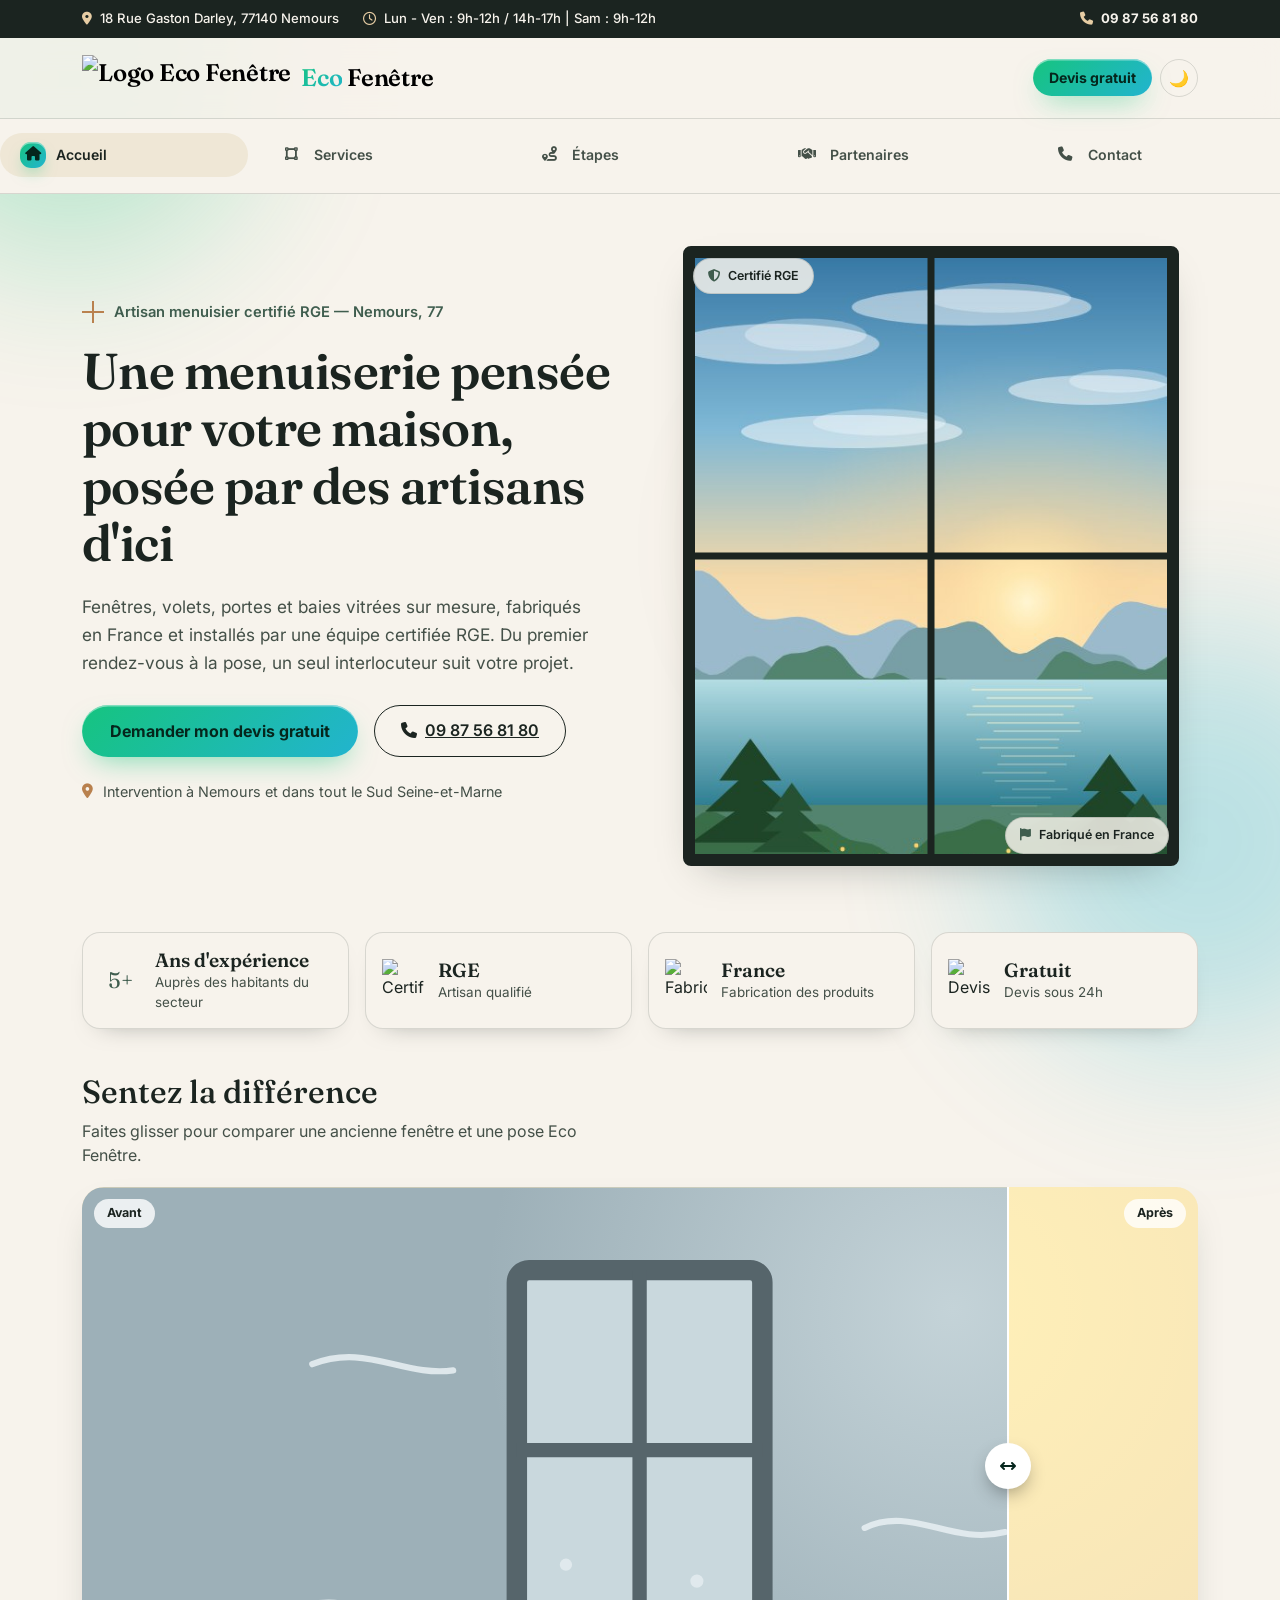
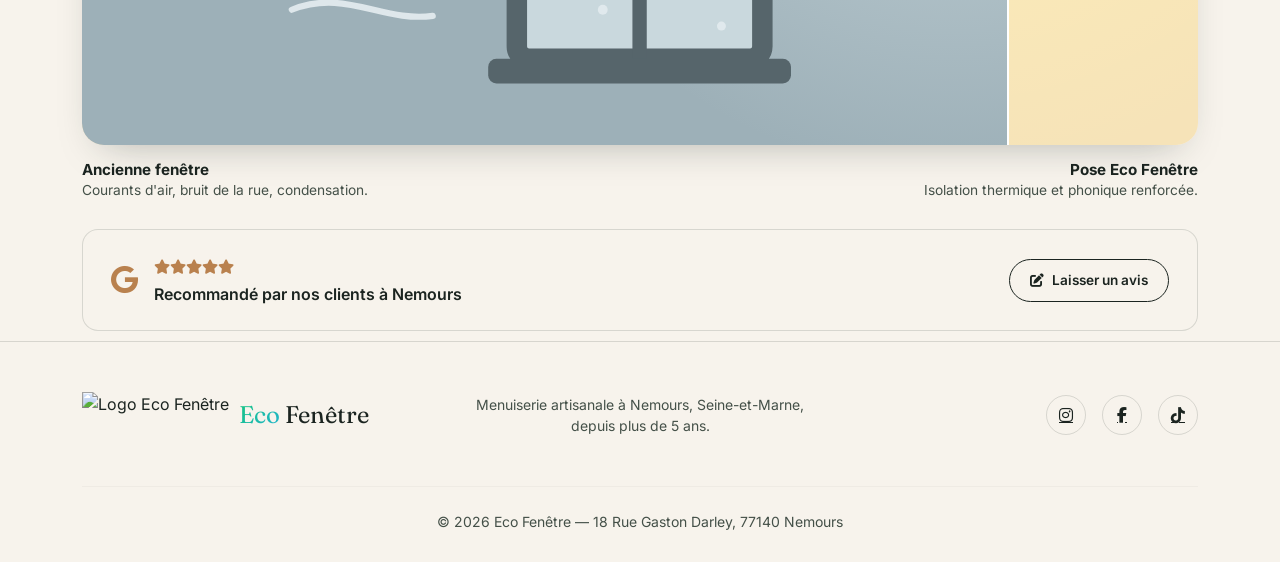
==== index.html @ 210d3952 "Update index.html" ====
<!DOCTYPE html>
<html lang="fr" data-bs-theme="light">
<head>
    <meta charset="UTF-8">
    <meta name="viewport" content="width=device-width, initial-scale=1.0, viewport-fit=cover">

    <title>Eco Fenêtre | Menuiserie & Rénovation Sur-Mesure à Nemours (77)</title>
    <meta name="description" content="Artisan menuisier certifié RGE à Nemours, Seine-et-Marne. Vente et pose de fenêtres, volets, portes et baies vitrées sur-mesure. Devis gratuit sous 24h & garantie décennale.">
    <meta name="robots" content="index, follow">
    <meta property="og:title" content="Eco Fenêtre | Menuiserie & Rénovation Sur-Mesure à Nemours (77)">
    <meta property="og:description" content="Artisan certifié RGE pour vos fenêtres, volets et menuiseries sur-mesure à Nemours et dans le Sud Seine-et-Marne. Devis gratuit sous 24h.">
    <meta property="og:type" content="website">
    <meta property="og:url" content="https://ecofenetre.fr">

    <link rel="icon" type="image/png" href="images/favicon.jpeg">

    <script>document.documentElement.classList.add('js');</script>

    <link href="https://cdn.jsdelivr.net/npm/bootstrap@5.3.0/dist/css/bootstrap.min.css" rel="stylesheet">
    <link rel="stylesheet" href="https://cdnjs.cloudflare.com/ajax/libs/font-awesome/6.4.0/css/all.min.css">
    <link href="https://fonts.googleapis.com/css2?family=Fraunces:opsz,wght@9..144,400;9..144,500;9..144,600;9..144,700&family=Inter:wght@400;500;600;700&display=swap" rel="stylesheet">

    <style>
        :root {
            --ink: #1B2420;
            --ink-soft: #445048;
            --paper: #F7F3EC;
            --paper-soft: #EFE7D6;
            --oak: #B9814E;
            --oak-light: #E7CDA4;
            --sauge: #3F5D4E;
            --sauge-light: #6E9280;
            --glass: #A9C3C6;
            --vivid-a: #16C47F;
            --vivid-b: #22B4CF;
            --vivid-gradient: linear-gradient(135deg, var(--vivid-a), var(--vivid-b));
            --line: rgba(27, 36, 32, 0.14);
            --shadow: 0 16px 40px -20px rgba(27, 36, 32, 0.35);
        }
        [data-bs-theme="dark"] {
            --ink: #F3EEE3;
            --ink-soft: #C9BFAE;
            --paper: #141813;
            --paper-soft: #1C2119;
            --oak: #D9AE79;
            --oak-light: #8A6A44;
            --sauge: #85AB94;
            --sauge-light: #3F5D4E;
            --glass: #5F7B7E;
            --vivid-a: #1FE39A;
            --vivid-b: #34D3EE;
            --line: rgba(243, 238, 227, 0.14);
            --shadow: 0 16px 40px -20px rgba(0, 0, 0, 0.7);
        }

        * { box-sizing: border-box; -webkit-tap-highlight-color: transparent; }
        html { scroll-behavior: smooth; }
        body {
            font-family: 'Inter', sans-serif;
            background-color: var(--paper);
            color: var(--ink);
            transition: background-color 0.4s ease, color 0.4s ease;
            padding-bottom: 88px;
            position: relative;
            overflow-x: hidden;
        }
        @media (min-width: 992px) { body { padding-bottom: 0; } }

        h1, h2, h3, .display-font { font-family: 'Fraunces', serif; }
        a { color: inherit; }
        .text-muted-soft { color: var(--ink-soft); }
        .section-divider { border: none; border-top: 1px solid var(--line); margin: 0; }
        .container-narrow { max-width: 700px; }

        .cross-mark { position: relative; width: 22px; height: 22px; flex-shrink: 0; }
        .cross-mark::before, .cross-mark::after { content: ""; position: absolute; background: var(--oak); }
        .cross-mark::before { top: 50%; left: 0; right: 0; height: 2px; transform: translateY(-50%); }
        .cross-mark::after { left: 50%; top: 0; bottom: 0; width: 2px; transform: translateX(-50%); }

        :focus-visible { outline: 2px solid var(--sauge); outline-offset: 3px; }

        /* ============ FOND ANIME ============ */
        .bg-blob {
            position: fixed;
            border-radius: 50%;
            filter: blur(80px);
            opacity: 0.28;
            z-index: -1;
            animation: floatBlob 20s ease-in-out infinite alternate;
            will-change: transform;
        }
        [data-bs-theme="dark"] .bg-blob { opacity: 0.16; }
        .bg-blob-1 { width: 360px; height: 360px; background: var(--vivid-a); top: -100px; left: -110px; }
        .bg-blob-2 { width: 420px; height: 420px; background: var(--vivid-b); bottom: -150px; right: -130px; animation-duration: 24s; }
        .bg-blob-3 { width: 280px; height: 280px; background: var(--oak); top: 45%; left: 60%; animation-duration: 28s; opacity: 0.16; }
        @keyframes floatBlob { from { transform: translate(0,0) scale(1); } to { transform: translate(45px,-35px) scale(1.1); } }
        @media (max-width: 991px) { .bg-blob { filter: blur(60px); } }
        @media (prefers-reduced-motion: reduce) { .bg-blob { animation: none; } }

        /* ============ TOP BAR ============ */
        .top-header { background-color: var(--ink); color: var(--paper); font-size: 0.82rem; font-weight: 500; padding: 9px 0; }
        [data-bs-theme="dark"] .top-header { background-color: #0B0E0B; }
        .top-header a { text-decoration: none; }
        .top-header a:hover { color: var(--oak-light); }
        .top-header i { color: var(--oak-light); }

        /* ============ NAVBAR ============ */
        .navbar-premium {
            background: rgba(247, 243, 236, 0.86) !important;
            backdrop-filter: blur(14px);
            -webkit-backdrop-filter: blur(14px);
            border-bottom: 1px solid var(--line);
            padding: 12px 0;
        }
        [data-bs-theme="dark"] .navbar-premium { background: rgba(20, 24, 19, 0.86) !important; }
        .nav-logo { height: 46px; width: auto; margin-right: 10px; }
        .navbar-brand { font-family: 'Fraunces', serif; font-weight: 600; letter-spacing: -0.01em; }
        .brand-oak {
            background: var(--vivid-gradient);
            -webkit-background-clip: text;
            background-clip: text;
            color: transparent;
        }

        .btn-theme {
            background: none; border: 1px solid var(--line); border-radius: 50%;
            width: 38px; height: 38px; display: inline-flex; align-items: center; justify-content: center;
            color: var(--ink); transition: border-color 0.2s ease, transform .2s ease;
        }
        .btn-theme:hover { border-color: var(--oak); }
        .btn-theme:active { transform: scale(0.9); }

        /* ============ BOUTONS ============ */
        .btn-primary-eco {
            position: relative; overflow: hidden;
            background: var(--vivid-gradient);
            color: #05261c; font-weight: 700; border: none; border-radius: 50px;
            padding: 14px 28px;
            box-shadow: 0 12px 28px -10px rgba(22, 196, 127, 0.55), inset 0 1.5px 0 rgba(255,255,255,0.45);
            transition: transform 0.22s ease, box-shadow 0.22s ease;
        }
        .btn-primary-eco::before {
            content: ""; position: absolute; top: 0; left: -60%; width: 40%; height: 100%;
            background: linear-gradient(120deg, transparent, rgba(255,255,255,0.65), transparent);
            transform: skewX(-20deg); transition: left 0.65s ease;
        }
        .btn-primary-eco:hover { transform: translateY(-2px); box-shadow: 0 16px 34px -8px rgba(22, 196, 127, 0.65), inset 0 1.5px 0 rgba(255,255,255,0.45); }
        .btn-primary-eco:hover::before { left: 130%; }
        .btn-primary-eco:active { transform: scale(0.96); }

        .btn-outline-eco {
            background: transparent; border: 1.5px solid var(--ink); color: var(--ink);
            font-weight: 600; border-radius: 50px; padding: 12.5px 26px;
            transition: all 0.25s ease;
        }
        .btn-outline-eco:hover { background: var(--ink); color: var(--paper); transform: translateY(-2px); }
        .btn-outline-eco:active { transform: scale(0.96); }
        .btn-sm-eco { padding: 10px 18px; font-size: 0.88rem; }

        /* ============ BOUTON APPEL FLOTTANT (mobile) ============ */
        .fab-call {
            position: fixed; right: 16px; bottom: calc(86px + env(safe-area-inset-bottom, 0px)); z-index: 1040;
            width: 56px; height: 56px; border-radius: 50%;
            display: flex; align-items: center; justify-content: center;
            background: var(--vivid-gradient); color: #05261c; font-size: 1.25rem; text-decoration: none;
            box-shadow: 0 14px 26px -8px rgba(22, 196, 127, 0.7), inset 0 2px 0 rgba(255,255,255,0.5), inset 0 -6px 10px rgba(0,60,40,0.18);
            transition: transform .2s ease;
        }
        .fab-call:active { transform: scale(0.92); }
        .fab-call::after {
            content: ""; position: absolute; inset: 0; border-radius: 50%;
            border: 2px solid var(--vivid-a); animation: fabPulse 2.8s ease-out infinite;
        }
        @keyframes fabPulse { 0% { transform: scale(1); opacity: .8; } 70%, 100% { transform: scale(1.6); opacity: 0; } }
        body[data-tab="contact"] .fab-call { display: none; }
        @media (min-width: 992px) { .fab-call { display: none; } }
        @media (prefers-reduced-motion: reduce) { .fab-call::after { animation: none; opacity: 0; } }

        /* ============ TAB BAR ============ */
        .tab-bar {
            position: fixed; bottom: 0; left: 0; right: 0; z-index: 1050;
            display: flex; justify-content: space-around; align-items: center;
            background: rgba(247, 243, 236, 0.94);
            backdrop-filter: blur(16px); -webkit-backdrop-filter: blur(16px);
            border-top: 1px solid var(--line);
            padding: 8px 4px calc(8px + env(safe-area-inset-bottom, 0px));
        }
        [data-bs-theme="dark"] .tab-bar { background: rgba(20, 24, 19, 0.94); }

        .tab-btn {
            display: flex; flex-direction: column; align-items: center; gap: 3px;
            background: none; border: none; color: var(--ink-soft);
            font-size: 0.66rem; font-weight: 600; padding: 4px 8px; border-radius: 14px;
            transition: color 0.25s ease; flex: 1; max-width: 90px;
        }
        .tab-btn:active { transform: scale(0.93); }
        .tab-icon-wrap {
            display: flex; align-items: center; justify-content: center;
            width: 34px; height: 34px; border-radius: 11px; font-size: 1.05rem;
            transition: all 0.3s cubic-bezier(.5,-0.2,.3,1.4); color: var(--ink-soft);
        }
        .tab-btn.active { color: var(--ink); }
        .tab-btn.active .tab-icon-wrap {
            background: var(--vivid-gradient); color: #05261c;
            box-shadow: 0 8px 16px -6px rgba(22, 196, 127, 0.6), inset 0 1.5px 0 rgba(255,255,255,0.45);
            transform: translateY(-3px);
        }
        .tab-label { transition: color 0.25s ease; }

        @media (min-width: 992px) {
            .tab-bar {
                position: static; flex-direction: row; justify-content: center; gap: 10px;
                background: var(--paper); border-top: none; border-bottom: 1px solid var(--line);
                padding: 14px 0 16px; backdrop-filter: none;
            }
            .tab-btn { flex-direction: row; gap: 10px; padding: 9px 20px; max-width: none; border-radius: 40px; }
            .tab-btn.active { background: var(--paper-soft); }
            .tab-icon-wrap { width: 26px; height: 26px; font-size: 0.9rem; }
            .tab-btn.active .tab-icon-wrap { transform: none; }
            .tab-label { font-size: 0.88rem; }
        }

        /* ============ TAB PANELS ============ */
        .tab-panel { display: none; }
        .tab-panel.active { display: block; animation: panelIn 0.5s cubic-bezier(.2,.7,.3,1); }
        @keyframes panelIn { from { opacity: 0; transform: translateY(16px); } to { opacity: 1; transform: translateY(0); } }
        @media (prefers-reduced-motion: reduce) { .tab-panel.active { animation: none; } }

        /* ============ APPARITION PROGRESSIVE (services + étapes) ============ */
        .js .reveal {
            opacity: 0; transform: perspective(900px) translateY(24px) rotateX(8deg);
            transition: opacity .7s ease, transform .8s cubic-bezier(.2,.7,.2,1);
        }
        .js .reveal.in { opacity: 1; transform: none; }
        @media (prefers-reduced-motion: reduce) { .js .reveal { opacity: 1; transform: none; transition: none; } }

        /* ============ HERO ============ */
        .hero { padding: 44px 0 40px; }
        .hero-kicker { display: flex; align-items: center; gap: 10px; color: var(--sauge); font-weight: 600; font-size: 0.92rem; margin-bottom: 20px; }
        [data-bs-theme="dark"] .hero-kicker { color: var(--glass); }
        .hero h1 { font-size: clamp(1.9rem, 4.4vw, 3.15rem); font-weight: 600; line-height: 1.14; letter-spacing: -0.01em; margin-bottom: 20px; }
        .hero-lead { font-size: 1.08rem; line-height: 1.62; color: var(--ink-soft); max-width: 46ch; margin-bottom: 28px; }
        .hero-zone { display: flex; align-items: center; gap: 10px; margin-top: 24px; font-size: 0.9rem; color: var(--ink-soft); }
        .hero-zone i { color: var(--oak); }

        /* Scène 3D de la fenêtre */
        .hero-window-wrap { margin-top: 8px; }
        .stage-box {
            position: relative; aspect-ratio: 4/5; max-height: 620px; margin: 0 auto; border-radius: 22px;
            background: radial-gradient(circle at 50% 46%, rgba(34,180,207,0.22), rgba(22,196,127,0.08) 48%, transparent 72%);
        }
        .stage-canvas { position: absolute; inset: 0; opacity: 0; transition: opacity .9s ease; z-index: 2; }
        .stage-canvas canvas { display: block; width: 100%; height: 100%; cursor: grab; }
        .stage-canvas canvas:active { cursor: grabbing; }
        .has-3d .stage-canvas { opacity: 1; }
        .has-3d .hero-window-frame.fallback { opacity: 0; visibility: hidden; transition: opacity .6s ease, visibility 0s .6s; }

        .float-badge {
            position: absolute; z-index: 3; pointer-events: none;
            display: inline-flex; align-items: center; gap: 8px; padding: 8px 14px; border-radius: 40px;
            background: rgba(247, 243, 236, 0.84); backdrop-filter: blur(10px); -webkit-backdrop-filter: blur(10px);
            border: 1px solid var(--line); box-shadow: var(--shadow);
            font-size: 0.78rem; font-weight: 600; color: var(--ink);
            animation: floaty 6s ease-in-out infinite alternate;
        }
        [data-bs-theme="dark"] .float-badge { background: rgba(20, 24, 19, 0.8); }
        .float-badge i { color: var(--sauge); }
        [data-bs-theme="dark"] .float-badge i { color: var(--vivid-a); }
        .fb-1 { top: 12px; left: 10px; }
        .fb-2 { bottom: 12px; right: 10px; animation-delay: -3s; }
        @keyframes floaty { from { transform: translateY(0); } to { transform: translateY(-7px); } }
        @media (prefers-reduced-motion: reduce) { .float-badge { animation: none; } }

        .stage-hint { text-align: center; font-size: 0.82rem; color: var(--ink-soft); margin: 12px 0 0; }
        .stage-ui { margin-top: 14px; display: flex; flex-direction: column; gap: 14px; }
        .finish-row { display: flex; align-items: center; justify-content: space-between; gap: 12px; flex-wrap: wrap; }
        .finish-label { font-size: 0.9rem; color: var(--ink-soft); }
        .finish-label strong { color: var(--ink); font-weight: 600; }
        .swatches { display: flex; gap: 12px; }
        .sw {
            width: 36px; height: 36px; border-radius: 50%; background: var(--c); border: 2px solid var(--line); padding: 0;
            box-shadow: inset 0 2px 3px rgba(255,255,255,0.35), inset 0 -4px 6px rgba(0,0,0,0.18);
            transition: transform .2s ease, box-shadow .2s ease;
        }
        .sw[aria-pressed="true"] { transform: scale(1.1); box-shadow: 0 0 0 2px var(--paper), 0 0 0 4px var(--sauge), inset 0 2px 3px rgba(255,255,255,0.35), inset 0 -4px 6px rgba(0,0,0,0.18); }
        .stage-actions { display: flex; gap: 10px; flex-wrap: wrap; }
        .stage-actions .btn-sm-eco { flex: 1 1 150px; }

        /* Version de secours (sans 3D) : la fenêtre CSS d'origine */
        .hero-window-frame {
            position: absolute; inset: 0; width: 100%; border-radius: 8px; overflow: hidden;
            border: 12px solid var(--ink); box-shadow: var(--shadow); perspective: 1400px;
        }
        .hero-scene {
            position: absolute; inset: 0;
            background:
                radial-gradient(circle at 74% 18%, #FCE7B0 0%, rgba(252,231,176,0) 32%),
                linear-gradient(180deg, #CDE7E4 0%, #B7D9D1 38%, #DCCB9C 78%, #C9AE79 100%);
        }
        .hero-scene::before {
            content: ""; position: absolute; left: -10%; right: -10%; bottom: 0; height: 34%;
            background: var(--sauge); opacity: 0.85;
            clip-path: polygon(0% 60%, 18% 30%, 34% 55%, 52% 20%, 68% 48%, 86% 15%, 100% 42%, 100% 100%, 0% 100%);
        }
        .hero-scene.painted::before { display: none; }
        .hero-shine {
            position: absolute; top: 0; bottom: 0; width: 35%; z-index: 7; pointer-events: none;
            background: linear-gradient(100deg, transparent, rgba(255,255,255,0.55), transparent);
            transform: translateX(-160%); animation: shine 5.5s ease-in-out infinite; animation-delay: 2.4s;
            mix-blend-mode: overlay;
        }
        @keyframes shine { 0%, 58% { transform: translateX(-160%); } 100% { transform: translateX(260%); } }
        .mullion-v, .mullion-h { position: absolute; background: var(--ink); z-index: 4; }
        .mullion-v { left: 50%; top: 0; bottom: 0; width: 7px; transform: translateX(-50%); }
        .mullion-h { top: 50%; left: 0; right: 0; height: 7px; transform: translateY(-50%); }
        .shutter {
            position: absolute; top: 0; bottom: 0; width: 50%; z-index: 6;
            background: repeating-linear-gradient(var(--oak) 0px, var(--oak) 15%, #A06F3E 15%, #A06F3E 17%);
            box-shadow: inset 0 0 0 3px rgba(0,0,0,0.08);
        }
        .shutter-left { left: 0; transform-origin: left center; animation: openLeft 1.3s cubic-bezier(.65,0,.25,1) 0.35s both; }
        .shutter-right { right: 0; transform-origin: right center; animation: openRight 1.3s cubic-bezier(.65,0,.25,1) 0.35s both; }
        @keyframes openLeft { 0% { transform: rotateY(0deg); } 100% { transform: rotateY(-112deg); box-shadow: none; } }
        @keyframes openRight { 0% { transform: rotateY(0deg); } 100% { transform: rotateY(112deg); box-shadow: none; } }
        @media (prefers-reduced-motion: reduce) {
            .shutter-left, .shutter-right { animation: none; transform: rotateY(112deg); opacity: 0; }
            .hero-shine { animation: none; opacity: 0; }
        }

        /* ============ STATS ============ */
        .stats-row { padding: 26px 0 10px; }
        .stat-block {
            display: flex; align-items: center; gap: 14px; padding: 16px; height: 100%;
            border-radius: 18px; background: var(--paper); border: 1px solid var(--line);
            box-shadow: 0 12px 26px -20px rgba(27, 36, 32, 0.5); transition: border-color .25s ease;
        }
        .stat-block:hover { border-color: var(--oak); }
        .stat-img-wrapper { width: 42px; height: 42px; flex-shrink: 0; display: flex; align-items: center; justify-content: center; }
        .stat-img-wrapper img { max-width: 100%; max-height: 100%; object-fit: contain; }
        .stat-block h3 { font-size: 1.2rem; margin: 0; font-weight: 600; }
        .stat-block p { margin: 0; font-size: 0.84rem; color: var(--ink-soft); }

        /* ============ AVANT / APRES ============ */
        .compare { margin-top: 44px; }
        .compare h2 { font-size: clamp(1.5rem, 3vw, 2rem); margin-bottom: 8px; }
        .compare > p { color: var(--ink-soft); max-width: 50ch; margin-bottom: 20px; }
        .cmp-box {
            position: relative; aspect-ratio: 4/3; border-radius: 22px; overflow: hidden; touch-action: pan-y;
            cursor: ew-resize; user-select: none; -webkit-user-select: none; box-shadow: var(--shadow);
        }
        @media (min-width: 768px) { .cmp-box { aspect-ratio: 16/8; } }
        .cmp-layer { position: absolute; inset: 0; display: flex; align-items: center; justify-content: center; }
        .cmp-after { background: radial-gradient(circle at 78% 22%, #FFF0B8, transparent 48%), #F6E3B8; color: #B9814E; --gf: #FFF6D8; }
        .cmp-before { background: radial-gradient(circle at 78% 22%, #C4D3D8, transparent 48%), #9DB0B8; color: #56656B; --gf: #C9D8DD; }
        .cmp-win { height: 88%; width: auto; overflow: visible; pointer-events: none; }
        .cmp-tag {
            position: absolute; top: 12px; padding: 5px 13px; border-radius: 30px; font-size: 0.78rem; font-weight: 700;
            background: rgba(255,255,255,0.8); color: #1B2420; pointer-events: none;
        }
        .cmp-before .cmp-tag { left: 12px; }
        .cmp-after .cmp-tag { right: 12px; }
        .wind { stroke-dasharray: 70 220; animation: windMove 2.8s linear infinite; }
        .wind.w2 { animation-delay: -1s; } .wind.w3 { animation-delay: -1.9s; }
        @keyframes windMove { from { stroke-dashoffset: 290; } to { stroke-dashoffset: 0; } }
        .sunpatch { animation: pulseLight 4s ease-in-out infinite alternate; }
        @keyframes pulseLight { from { opacity: .35; } to { opacity: .75; } }
        @media (prefers-reduced-motion: reduce) { .wind, .sunpatch { animation: none; } }
        .cmp-handle { position: absolute; top: 0; bottom: 0; left: 50%; width: 2px; background: #fff; transform: translateX(-1px); pointer-events: none; }
        .cmp-handle span {
            position: absolute; top: 50%; left: 50%; width: 46px; height: 46px; margin: -23px 0 0 -23px; border-radius: 50%;
            background: #fff; color: #05261c; display: flex; align-items: center; justify-content: center;
            box-shadow: 0 8px 20px -6px rgba(0,0,0,0.45);
        }
        .cmp-captions { display: flex; justify-content: space-between; gap: 16px; margin-top: 14px; }
        .cmp-captions div { flex: 1; font-size: 0.86rem; color: var(--ink-soft); line-height: 1.45; }
        .cmp-captions strong { display: block; color: var(--ink); font-size: 0.95rem; }
        .cmp-captions div:last-child { text-align: right; }

        /* ============ AVIS GOOGLE ============ */
        .review-strip {
            display: flex; align-items: center; justify-content: space-between; flex-wrap: wrap; gap: 16px;
            padding: 24px 28px; border: 1px solid var(--line); border-radius: 16px; background: var(--paper);
            margin-top: 28px;
        }
        .review-stars i { color: var(--oak); font-size: 0.9rem; }
        .btn-review {
            background: transparent; border: 1.5px solid var(--ink); color: var(--ink); font-weight: 600;
            font-size: 0.85rem; padding: 10px 20px; border-radius: 50px; text-decoration: none;
            display: inline-flex; align-items: center; gap: 8px; transition: all 0.2s ease;
        }
        .btn-review:hover { background: var(--sauge); border-color: var(--sauge); color: var(--paper); }
        .btn-review:active { transform: scale(0.95); }

        /* ============ SECTIONS GENERIQUES ============ */
        .panel-section { padding: 44px 0 60px; }
        .panel-heading { margin-bottom: 34px; }
        .panel-heading h2 { font-size: clamp(1.7rem, 3.4vw, 2.3rem); margin-bottom: 10px; }
        .panel-heading p { color: var(--ink-soft); max-width: 46ch; margin: 0; }

        /* ============ SERVICES (cartes en relief) ============ */
        .svc { position: relative; }
        .svc::before {
            content: ""; position: absolute; inset: 10px -8px -10px 8px; border-radius: 22px;
            background: var(--paper-soft); border: 1px solid var(--line);
        }
        .svc-card {
            position: relative; height: 100%; padding: 26px 24px; border-radius: 22px;
            background: var(--paper); border: 1px solid var(--line); box-shadow: var(--shadow);
            transition: transform .2s ease;
        }
        .svc-card:active { transform: translate(2px, 2px); }
        .svc-tile {
            width: 60px; height: 60px; border-radius: 18px; margin-bottom: 18px;
            display: flex; align-items: center; justify-content: center;
            background: var(--vivid-gradient); color: #05261c;
            box-shadow: inset 0 1.5px 0 rgba(255,255,255,0.6), inset 0 -8px 14px rgba(0,60,40,0.16), 0 12px 20px -10px rgba(22,196,127,0.7);
        }
        .svc-tile svg { width: 32px; height: 32px; }
        .svc-card h3 { font-size: 1.2rem; font-weight: 600; margin-bottom: 8px; }
        .svc-card p { color: var(--ink-soft); font-size: 0.94rem; line-height: 1.6; margin: 0; }

        /* ============ ETAPES (frise) ============ */
        .process-step { position: relative; display: flex; gap: 18px; padding: 0 0 32px; }
        .process-step:last-child { padding-bottom: 0; }
        .process-num {
            position: relative; z-index: 1; width: 46px; height: 46px; border-radius: 50%; flex-shrink: 0;
            display: flex; align-items: center; justify-content: center;
            font-family: 'Fraunces', serif; font-size: 1.05rem; color: var(--oak);
            background: var(--paper); border: 2px solid var(--oak);
            transition: background .5s ease .2s, color .5s ease .2s, border-color .5s ease .2s, transform .7s cubic-bezier(.3,1.7,.5,1) .2s;
        }
        .process-step::before {
            content: ""; position: absolute; left: 22px; top: 46px; bottom: 0; width: 2px;
            background: linear-gradient(var(--oak), var(--line));
            transform: scaleY(0); transform-origin: top; transition: transform .8s ease .35s;
        }
        .process-step:last-child::before { display: none; }
        .js .process-step:not(.in) .process-num { transform: scale(.7); }
        .process-step.in::before { transform: scaleY(1); }
        .process-step.in .process-num {
            background: var(--vivid-gradient); border-color: transparent; color: #05261c;
            box-shadow: inset 0 1.5px 0 rgba(255,255,255,0.5), 0 10px 18px -8px rgba(22,196,127,0.6);
        }
        .process-step h3 { font-size: 1.08rem; font-weight: 600; margin: 8px 0 5px; }
        .process-step p { color: var(--ink-soft); margin: 0; font-size: 0.92rem; line-height: 1.55; }
        @media (prefers-reduced-motion: reduce) { .process-step::before { transition: none; transform: scaleY(1); } }

        /* ============ RESEAUX + PARTENAIRES ============ */
        .social-card {
            border: 1px solid var(--line); border-radius: 14px; padding: 28px; height: 100%;
            transition: border-color 0.25s ease, transform 0.25s ease; text-decoration: none; color: var(--ink); display: block;
        }
        .social-card:hover { border-color: var(--oak); transform: translateY(-4px); color: var(--ink); }
        .social-card:active { transform: scale(0.97); }
        .social-card i.icon-social {
            font-size: 1.4rem; margin-bottom: 14px; width: 46px; height: 46px; display: flex;
            align-items: center; justify-content: center; border-radius: 12px; background: var(--vivid-gradient); color: #05261c;
            box-shadow: inset 0 1.5px 0 rgba(255,255,255,0.5), inset 0 -6px 10px rgba(0,60,40,0.14);
        }
        .social-card h3 { font-size: 1.08rem; font-weight: 600; margin-bottom: 6px; }
        .social-card p { color: var(--ink-soft); font-size: 0.9rem; margin: 0; }

        .partner-tile {
            display: flex; align-items: center; justify-content: center; height: 84px; padding: 12px;
            border: 1px solid var(--line); border-radius: 10px; background: var(--paper);
            filter: grayscale(45%); opacity: 0.85; transition: all 0.25s ease;
        }
        .partner-tile:hover { filter: none; opacity: 1; border-color: var(--oak); transform: translateY(-3px); }
        .partner-logo { max-height: 40px; max-width: 85%; object-fit: contain; }

        /* ============ CONTACT ============ */
        .contact-banner {
            background: var(--vivid-gradient); color: #05261c; border-radius: 18px;
            padding: 26px 28px; margin-bottom: 28px; display: flex; align-items: center; gap: 16px;
            box-shadow: 0 18px 34px -18px rgba(22,196,127,0.7), inset 0 1.5px 0 rgba(255,255,255,0.45);
        }
        .contact-banner i { font-size: 1.6rem; }
        .contact-banner h3 { margin: 0 0 2px; font-size: 1.15rem; font-weight: 700; }
        .contact-banner p { margin: 0; font-size: 0.88rem; opacity: 0.85; }
        .finish-note {
            border: 1.5px solid var(--sauge); border-radius: 14px; padding: 14px 18px; margin: -10px 0 20px;
            font-size: 0.92rem; background: var(--paper-soft);
        }

        .contact-line {
            border: 1px solid var(--line); border-radius: 14px; padding: 20px; margin-bottom: 12px;
            text-decoration: none; color: var(--ink); display: flex; align-items: center; gap: 16px;
            transition: border-color 0.2s ease, background 0.2s ease, transform .2s ease;
        }
        .contact-line:hover { border-color: var(--sauge); background: var(--paper-soft); color: var(--ink); }
        .contact-line:active { transform: scale(0.98); }
        .contact-line .contact-icon {
            width: 44px; height: 44px; border-radius: 12px; background: var(--paper-soft);
            display: flex; align-items: center; justify-content: center; color: var(--sauge); flex-shrink: 0; font-size: 1.05rem;
        }
        .contact-line strong { display: block; font-size: 0.98rem; }
        .contact-line small { color: var(--ink-soft); }

        .hours-card { border: 1px solid var(--line); border-radius: 14px; padding: 20px; margin-top: 8px; }
        .map-embed { border: 1px solid var(--line); border-radius: 14px; overflow: hidden; margin-top: 24px; }
        .map-embed iframe { width: 100%; height: 260px; border: 0; display: block; }

        /* ============ FOOTER ============ */
        footer { padding: 50px 0 30px; border-top: 1px solid var(--line); }
        .footer-social {
            width: 40px; height: 40px; border: 1px solid var(--line); border-radius: 50%;
            display: inline-flex; align-items: center; justify-content: center;
            transition: border-color 0.2s ease, color 0.2s ease, transform .2s ease;
        }
        .footer-social:hover { border-color: var(--oak); color: var(--oak); transform: translateY(-2px); }

        @media (max-width: 991px) {
            .panel-section { padding: 32px 0 44px; }
            .hero { padding: 32px 0 32px; }
        }
    </style>
</head>
<body>

    <svg width="0" height="0" style="position:absolute" aria-hidden="true" focusable="false">
        <defs>
            <symbol id="winSym" viewBox="0 0 200 240">
                <rect x="40" y="24" width="120" height="190" rx="6" style="fill: var(--gf)" stroke="currentColor" stroke-width="10"/>
                <path d="M100 24v190M40 112h120" stroke="currentColor" stroke-width="7"/>
                <rect x="26" y="214" width="148" height="12" rx="4" fill="currentColor"/>
            </symbol>
        </defs>
    </svg>

    <div class="bg-blob bg-blob-1"></div>
    <div class="bg-blob bg-blob-2"></div>
    <div class="bg-blob bg-blob-3"></div>

    <div class="top-header d-none d-lg-block">
        <div class="container d-flex justify-content-between align-items-center">
            <div class="d-flex align-items-center gap-4">
                <span><i class="fa-solid fa-location-dot me-2"></i>18 Rue Gaston Darley, 77140 Nemours</span>
                <span><i class="fa-regular fa-clock me-2"></i>Lun - Ven : 9h-12h / 14h-17h | Sam : 9h-12h</span>
            </div>
            <div><a href="tel:0987568180" class="fw-bold"><i class="fa-solid fa-phone me-2"></i>09 87 56 81 80</a></div>
        </div>
    </div>

    <nav class="navbar navbar-expand-lg navbar-premium sticky-top">
        <div class="container">
            <a class="navbar-brand fs-4 d-flex align-items-center" href="#">
                <img src="images/a.jpeg" alt="Logo Eco Fenêtre" class="nav-logo">
                <span class="brand-oak">Eco</span>&nbsp;Fenêtre
            </a>
            <div class="ms-auto d-flex align-items-center gap-2">
                <button class="btn-primary-eco d-none d-lg-inline-flex py-2 px-3" style="font-size:0.88rem;" onclick="activateTab('contact')">Devis gratuit</button>
                <button id="themeToggle" class="btn-theme" title="Basculer le thème">🌙</button>
            </div>
        </div>
    </nav>

    <nav class="tab-bar" id="tabBar">
        <button class="tab-btn active" data-tab="accueil" onclick="activateTab('accueil')">
            <span class="tab-icon-wrap"><i class="fa-solid fa-house"></i></span>
            <span class="tab-label">Accueil</span>
        </button>
        <button class="tab-btn" data-tab="services" onclick="activateTab('services')">
            <span class="tab-icon-wrap"><i class="fa-solid fa-vector-square"></i></span>
            <span class="tab-label">Services</span>
        </button>
        <button class="tab-btn" data-tab="etapes" onclick="activateTab('etapes')">
            <span class="tab-icon-wrap"><i class="fa-solid fa-route"></i></span>
            <span class="tab-label">Étapes</span>
        </button>
        <button class="tab-btn" data-tab="partenaires" onclick="activateTab('partenaires')">
            <span class="tab-icon-wrap"><i class="fa-solid fa-handshake"></i></span>
            <span class="tab-label">Partenaires</span>
        </button>
        <button class="tab-btn" data-tab="contact" onclick="activateTab('contact')">
            <span class="tab-icon-wrap"><i class="fa-solid fa-phone"></i></span>
            <span class="tab-label">Contact</span>
        </button>
    </nav>

    <a href="tel:0987568180" class="fab-call" aria-label="Appeler Eco Fenêtre au 09 87 56 81 80"><i class="fa-solid fa-phone"></i></a>

    <main class="tab-content">

        <!-- ACCUEIL -->
        <section class="tab-panel active" id="panel-accueil">
            <section class="hero">
                <div class="container">
                    <div class="row align-items-center g-5">
                        <div class="col-lg-6">
                            <div class="hero-kicker"><span class="cross-mark"></span>Artisan menuisier certifié RGE — Nemours, 77</div>
                            <h1>Une menuiserie pensée pour votre maison, posée par des artisans d'ici</h1>
                            <p class="hero-lead">Fenêtres, volets, portes et baies vitrées sur mesure, fabriqués en France et installés par une équipe certifiée RGE. Du premier rendez-vous à la pose, un seul interlocuteur suit votre projet.</p>
                            <div class="d-flex flex-wrap gap-3">
                                <button class="btn-primary-eco" onclick="activateTab('contact')">Demander mon devis gratuit</button>
                                <a href="tel:0987568180" class="btn-outline-eco"><i class="fa-solid fa-phone me-2"></i>09 87 56 81 80</a>
                            </div>
                            <div class="hero-zone"><i class="fa-solid fa-location-dot"></i>Intervention à Nemours et dans tout le Sud Seine-et-Marne</div>
                        </div>
                        <div class="col-lg-6">
                            <div class="hero-window-wrap" id="stage3d">
                                <div class="stage-box">
                                    <div class="hero-window-frame fallback">
                                        <div class="hero-scene"></div>
                                        <div class="mullion-v"></div>
                                        <div class="mullion-h"></div>
                                        <div class="shutter shutter-left"></div>
                                        <div class="shutter shutter-right"></div>
                                        <div class="hero-shine"></div>
                                    </div>
                                    <div class="stage-canvas"></div>
                                    <span class="float-badge fb-1"><i class="fa-solid fa-shield-halved"></i>Certifié RGE</span>
                                    <span class="float-badge fb-2"><i class="fa-solid fa-flag"></i>Fabriqué en France</span>
                                </div>
                                <p class="stage-hint" id="stageHint" hidden>Faites glisser pour tourner la fenêtre, touchez-la pour l'ouvrir.</p>
                                <div class="stage-ui" id="stageUI" hidden>
                                    <div class="finish-row">
                                        <span class="finish-label">Finition : <strong id="finishName">Blanc</strong></span>
                                        <div class="swatches" role="group" aria-label="Couleur du cadre">
                                            <button type="button" class="sw" data-finish="blanc" style="--c:#EDEBE5" aria-label="Blanc" aria-pressed="true"></button>
                                            <button type="button" class="sw" data-finish="anthracite" style="--c:#3A3F43" aria-label="Anthracite" aria-pressed="false"></button>
                                            <button type="button" class="sw" data-finish="chene" style="--c:#B9814E" aria-label="Chêne doré" aria-pressed="false"></button>
                                            <button type="button" class="sw" data-finish="sauge" style="--c:#3F5D4E" aria-label="Vert sauge" aria-pressed="false"></button>
                                        </div>
                                    </div>
                                    <div class="stage-actions">
                                        <button type="button" class="btn-outline-eco btn-sm-eco" id="toggleSash"><i class="fa-solid fa-door-open me-2"></i><span>Ouvrir la fenêtre</span></button>
                                        <button type="button" class="btn-primary-eco btn-sm-eco" id="finishQuote">Devis avec cette finition</button>
                                    </div>
                                </div>
                            </div>
                        </div>
                    </div>
                </div>
            </section>

            <section class="stats-row">
                <div class="container">
                    <div class="row g-3">
                        <div class="col-6 col-lg-3">
                            <div class="stat-block">
                                <div class="stat-img-wrapper"><span class="display-font" style="font-size:1.4rem; color: var(--sauge);">5+</span></div>
                                <div><h3>Ans d'expérience</h3><p>Auprès des habitants du secteur</p></div>
                            </div>
                        </div>
                        <div class="col-6 col-lg-3">
                            <div class="stat-block">
                                <div class="stat-img-wrapper"><img src="images/b.jpeg" alt="Certification RGE"></div>
                                <div><h3>RGE</h3><p>Artisan qualifié</p></div>
                            </div>
                        </div>
                        <div class="col-6 col-lg-3">
                            <div class="stat-block">
                                <div class="stat-img-wrapper"><img src="images/c.jpeg" alt="Fabrication française"></div>
                                <div><h3>France</h3><p>Fabrication des produits</p></div>
                            </div>
                        </div>
                        <div class="col-6 col-lg-3">
                            <div class="stat-block">
                                <div class="stat-img-wrapper"><img src="images/d.jpeg" alt="Devis gratuit"></div>
                                <div><h3>Gratuit</h3><p>Devis sous 24h</p></div>
                            </div>
                        </div>
                    </div>

                    <div class="compare">
                        <h2 class="display-font">Sentez la différence</h2>
                        <p>Faites glisser pour comparer une ancienne fenêtre et une pose Eco Fenêtre.</p>
                        <div class="cmp-box" id="cmpBox" role="slider" tabindex="0" aria-label="Comparer avant et après la pose" aria-valuemin="0" aria-valuemax="100" aria-valuenow="50">
                            <div class="cmp-layer cmp-after">
                                <svg class="cmp-win" viewBox="0 0 200 240" aria-hidden="true">
                                    <circle cx="170" cy="40" r="26" fill="#FFE29A"/>
                                    <polygon class="sunpatch" points="52,226 148,226 196,238 8,238" fill="#FFF1B8"/>
                                    <use href="#winSym" width="200" height="240"/>
                                </svg>
                                <span class="cmp-tag">Après</span>
                            </div>
                            <div class="cmp-layer cmp-before" id="cmpBefore">
                                <svg class="cmp-win" viewBox="0 0 200 240" aria-hidden="true">
                                    <g fill="none" stroke="#E6EEF1" stroke-width="3" stroke-linecap="round" opacity=".9">
                                        <path class="wind w1" d="M-60 70 C-30 58 -10 82 20 70 S60 58 90 70"/>
                                        <path class="wind w2" d="M210 150 C235 138 255 162 285 150 S320 138 345 150"/>
                                        <path class="wind w3" d="M-70 190 C-40 178 -20 202 10 190"/>
                                    </g>
                                    <use href="#winSym" width="200" height="240"/>
                                    <g fill="#E6EEF1" opacity=".8">
                                        <circle cx="64" cy="168" r="3"/><circle cx="82" cy="190" r="2.4"/>
                                        <circle cx="128" cy="176" r="3.2"/><circle cx="140" cy="198" r="2.2"/>
                                    </g>
                                </svg>
                                <span class="cmp-tag">Avant</span>
                            </div>
                            <div class="cmp-handle" id="cmpHandle"><span><i class="fa-solid fa-arrows-left-right"></i></span></div>
                        </div>
                        <div class="cmp-captions">
                            <div><strong>Ancienne fenêtre</strong>Courants d'air, bruit de la rue, condensation.</div>
                            <div><strong>Pose Eco Fenêtre</strong>Isolation thermique et phonique renforcée.</div>
                        </div>
                    </div>

                    <div class="review-strip">
                        <div class="d-flex align-items-center gap-3">
                            <i class="fa-brands fa-google fs-3" style="color: var(--oak);"></i>
                            <div>
                                <div class="review-stars mb-1"><i class="fa-solid fa-star"></i><i class="fa-solid fa-star"></i><i class="fa-solid fa-star"></i><i class="fa-solid fa-star"></i><i class="fa-solid fa-star"></i></div>
                                <p class="mb-0 fw-semibold">Recommandé par nos clients à Nemours</p>
                            </div>
                        </div>
                        <a href="https://search.google.com/local/writereview?placeid=ChIJ3zEkGBWJ5UcRkuM4SDiXRYM" target="_blank" class="btn-review"><i class="fa-solid fa-pen-to-square"></i> Laisser un avis</a>
                    </div>
                </div>
            </section>
        </section>

        <!-- SERVICES -->
        <section class="tab-panel" id="panel-services">
            <div class="container panel-section">
                <div class="panel-heading">
                    <h2 class="display-font">Nos savoir-faire</h2>
                    <p>Chaque projet est mesuré, fabriqué et posé sur mesure — pas de catalogue standard, une menuiserie adaptée à votre maison.</p>
                </div>
                <div class="row g-4">
                    <div class="col-md-6">
                        <div class="svc reveal"><article class="svc-card">
                            <span class="svc-tile"><svg viewBox="0 0 48 48" fill="none" stroke="currentColor" stroke-width="2.6" stroke-linecap="round" stroke-linejoin="round" aria-hidden="true"><rect x="10" y="6" width="28" height="34" rx="2"/><path d="M24 6v34M10 23h28"/><path d="M6 43h36"/></svg></span>
                            <h3>Fenêtres</h3>
                            <p>PVC, aluminium ou mixte bois-alu, à isolation thermique et phonique renforcée, sur mesure pour chaque ouverture.</p>
                        </article></div>
                    </div>
                    <div class="col-md-6">
                        <div class="svc reveal" style="transition-delay:.08s"><article class="svc-card">
                            <span class="svc-tile"><svg viewBox="0 0 48 48" fill="none" stroke="currentColor" stroke-width="2.6" stroke-linecap="round" stroke-linejoin="round" aria-hidden="true"><rect x="8" y="6" width="32" height="36" rx="2"/><path d="M8 14h32M8 22h32M8 30h32M8 38h32"/></svg></span>
                            <h3>Volets</h3>
                            <p>Volets battants, roulants ou coulissants, motorisés ou manuels, assortis à l'esthétique de votre façade.</p>
                        </article></div>
                    </div>
                    <div class="col-md-6">
                        <div class="svc reveal" style="transition-delay:.08s"><article class="svc-card">
                            <span class="svc-tile"><svg viewBox="0 0 48 48" fill="none" stroke="currentColor" stroke-width="2.6" stroke-linecap="round" stroke-linejoin="round" aria-hidden="true"><rect x="13" y="5" width="22" height="38" rx="2"/><rect x="18" y="10" width="12" height="11" rx="1"/><rect x="18" y="26" width="12" height="11" rx="1"/><circle cx="31" cy="23.5" r="1.4" fill="currentColor"/></svg></span>
                            <h3>Portes</h3>
                            <p>Portes d'entrée sécurisées et portes de garage, alliant isolation, robustesse et finitions soignées.</p>
                        </article></div>
                    </div>
                    <div class="col-md-6">
                        <div class="svc reveal" style="transition-delay:.16s"><article class="svc-card">
                            <span class="svc-tile"><svg viewBox="0 0 48 48" fill="none" stroke="currentColor" stroke-width="2.6" stroke-linecap="round" stroke-linejoin="round" aria-hidden="true"><rect x="4" y="9" width="40" height="30" rx="2"/><path d="M24 9v30"/><path d="M10 24h8M30 24h8"/><path d="M14 20l-4 4 4 4M34 20l4 4-4 4"/></svg></span>
                            <h3>Baies vitrées</h3>
                            <p>Baies coulissantes ou galandage pour faire entrer la lumière et agrandir visuellement vos pièces à vivre.</p>
                        </article></div>
                    </div>
                </div>
                <div class="text-center mt-5">
                    <button class="btn-primary-eco" onclick="activateTab('contact')">Demander un devis pour mon projet</button>
                </div>
            </div>
        </section>

        <!-- ETAPES -->
        <section class="tab-panel" id="panel-etapes">
            <div class="container panel-section">
                <div class="row g-5">
                    <div class="col-lg-4">
                        <div class="panel-heading mb-lg-0">
                            <h2 class="display-font">Comment se déroule votre projet</h2>
                            <p>Quatre étapes, un seul interlocuteur du premier appel jusqu'à la pose.</p>
                        </div>
                    </div>
                    <div class="col-lg-8">
                        <div class="process-step reveal">
                            <div class="process-num">01</div>
                            <div><h3>Prise de contact & devis gratuit</h3><p>Vous nous décrivez votre projet, nous vous répondons sous 24h avec un premier chiffrage.</p></div>
                        </div>
                        <div class="process-step reveal">
                            <div class="process-num">02</div>
                            <div><h3>Prise de mesures à domicile</h3><p>Un rendez-vous chez vous pour mesurer précisément chaque ouverture et affiner le devis.</p></div>
                        </div>
                        <div class="process-step reveal">
                            <div class="process-num">03</div>
                            <div><h3>Fabrication sur mesure</h3><p>Vos menuiseries sont fabriquées en France selon les mesures prises chez vous.</p></div>
                        </div>
                        <div class="process-step reveal">
                            <div class="process-num">04</div>
                            <div><h3>Pose & suivi</h3><p>Installation par notre équipe certifiée RGE, chantier propre, et suivi après la pose.</p></div>
                        </div>
                    </div>
                </div>
            </div>
        </section>

        <!-- PARTENAIRES -->
        <section class="tab-panel" id="panel-partenaires">
            <div class="container panel-section">
                <div class="panel-heading">
                    <h2 class="display-font">Chantiers & partenaires</h2>
                    <p>Nos réalisations récentes et les fabricants qui nous font confiance.</p>
                </div>

                <div class="row g-4 mb-5">
                    <div class="col-md-4">
                        <a href="https://www.instagram.com/eco_fenetre77/" target="_blank" class="social-card">
                            <i class="fa-brands fa-instagram icon-social"></i>
                            <h3>@eco_fenetre77</h3>
                            <p>Suivez nos poses de fenêtres, volets et baies vitrées au fil des chantiers.</p>
                        </a>
                    </div>
                    <div class="col-md-4">
                        <a href="https://www.facebook.com/profile.php?id=61590078922037" target="_blank" class="social-card">
                            <i class="fa-brands fa-facebook icon-social"></i>
                            <h3>Eco Fenêtre sur Facebook</h3>
                            <p>Retours de chantiers, avis clients et actualités de l'entreprise.</p>
                        </a>
                    </div>
                    <div class="col-md-4">
                        <a href="https://www.tiktok.com/@eco.fenetre_77140" target="_blank" class="social-card">
                            <i class="fa-brands fa-tiktok icon-social"></i>
                            <h3>@eco.fenetre_77140</h3>
                            <p>Nos chantiers, astuces déco et coulisses de l'atelier en vidéo.</p>
                        </a>
                    </div>
                </div>

                <h3 class="display-font fs-4 mb-4">Nos partenaires fabricants</h3>
                <div class="row g-3 justify-content-center">
                    <div class="col-6 col-md-4 col-lg-2"><a href="https://www.la-toulousaine.com/fr/" target="_blank" class="partner-tile"><img src="images/toulousaine.jpeg" alt="La Toulousaine" class="partner-logo"></a></div>
                    <div class="col-6 col-md-4 col-lg-2"><a href="https://www.akraplast.fr/" target="_blank" class="partner-tile"><img src="images/akraplast.jpeg" alt="Akraplast" class="partner-logo"></a></div>
                    <div class="col-6 col-md-4 col-lg-2"><a href="https://volets-thiebaut.com/" target="_blank" class="partner-tile"><img src="images/voletthiebaut.jpeg" alt="Thiebaut" class="partner-logo"></a></div>
                    <div class="col-6 col-md-4 col-lg-2"><a href="https://cloheac.fr/" target="_blank" class="partner-tile"><img src="images/cloheac.jpeg" alt="Cloheac" class="partner-logo"></a></div>
                    <div class="col-6 col-md-4 col-lg-2"><a href="https://www.belm.fr/" target="_blank" class="partner-tile"><img src="images/bel'm.jpeg" alt="Bel'M" class="partner-logo"></a></div>
                    <div class="col-6 col-md-4 col-lg-2"><a href="https://www.stores-marquises.fr/" target="_blank" class="partner-tile"><img src="images/marquises.jpeg" alt="Marquises" class="partner-logo"></a></div>
                    <div class="col-6 col-md-4 col-lg-2"><a href="https://groupe-millet.com/" target="_blank" class="partner-tile"><img src="images/millet.jpeg" alt="Millet" class="partner-logo"></a></div>
                    <div class="col-6 col-md-4 col-lg-2"><a href="https://ksm-production.com/" target="_blank" class="partner-tile"><img src="images/ksm.jpeg" alt="KSM" class="partner-logo"></a></div>
                    <div class="col-6 col-md-4 col-lg-2"><a href="https://www.bubendorff.com/" target="_blank" class="partner-tile"><img src="images/bubendorff.jpeg" alt="Bubendorff" class="partner-logo"></a></div>
                    <div class="col-6 col-md-4 col-lg-2"><a href="https://www.simpproduction.fr/" target="_blank" class="partner-tile"><img src="images/simp.jpeg" alt="Simp Production" class="partner-logo"></a></div>
                </div>
            </div>
        </section>

        <!-- CONTACT -->
        <section class="tab-panel" id="panel-contact">
            <div class="container panel-section container-narrow">
                <div class="contact-banner">
                    <i class="fa-solid fa-bolt"></i>
                    <div><h3>Devis gratuit sous 24h</h3><p>Décrivez-nous votre projet, nous revenons vers vous rapidement.</p></div>
                </div>

                <p class="finish-note" id="finishNote" hidden>Finition choisie : <strong></strong>. Elle sera mentionnée dans votre mail de demande de devis.</p>

                <a href="https://www.google.com/maps/search/?api=1&query=18+Rue+Gaston+Darley+77140+Nemours" target="_blank" class="contact-line">
                    <span class="contact-icon"><i class="fa-solid fa-map-pin"></i></span>
                    <span><strong>18 Rue Gaston Darley, 77140 Nemours</strong><small>Ouvrir dans Google Maps</small></span>
                </a>
                <a href="tel:0987568180" class="contact-line">
                    <span class="contact-icon"><i class="fa-solid fa-phone"></i></span>
                    <span><strong>09 87 56 81 80</strong><small>Cliquer pour appeler</small></span>
                </a>
                <a href="mailto:ecofenetre45@gmail.com" class="contact-line" id="mailLink">
                    <span class="contact-icon"><i class="fa-regular fa-envelope"></i></span>
                    <span><strong>ecofenetre45@gmail.com</strong><small>Envoyer un mail</small></span>
                </a>

                <div class="hours-card">
                    <p class="fw-bold mb-2"><i class="fa-regular fa-clock me-2"></i>Horaires d'ouverture</p>
                    <p class="small text-muted-soft mb-0">Lundi au vendredi : 9h-12h / 14h-17h<br>Samedi : 9h-12h</p>
                </div>

                <div class="map-embed">
                    <iframe src="https://www.google.com/maps?q=18+Rue+Gaston+Darley,77140+Nemours&output=embed" loading="lazy" referrerpolicy="no-referrer-when-downgrade" title="Localisation Eco Fenêtre"></iframe>
                </div>
            </div>
        </section>

    </main>

    <footer>
        <div class="container">
            <div class="row align-items-center gy-4">
                <div class="col-md-4 text-center text-md-start">
                    <div class="d-flex align-items-center justify-content-center justify-content-md-start">
                        <img src="images/a.jpeg" alt="Logo Eco Fenêtre" class="nav-logo">
                        <span class="display-font fs-4"><span class="brand-oak">Eco</span> Fenêtre</span>
                    </div>
                </div>
                <div class="col-md-4 text-center">
                    <p class="small text-muted-soft mb-0">Menuiserie artisanale à Nemours, Seine-et-Marne, depuis plus de 5 ans.</p>
                </div>
                <div class="col-md-4 text-center text-md-end">
                    <div class="d-flex justify-content-center justify-content-md-end gap-3">
                        <a href="https://www.instagram.com/eco_fenetre_77/" target="_blank" class="footer-social"><i class="fa-brands fa-instagram"></i></a>
                        <a href="https://www.facebook.com/profile.php?id=61590078922037" target="_blank" class="footer-social"><i class="fa-brands fa-facebook-f"></i></a>
                        <a href="https://www.tiktok.com/@eco.fenetre_77140" target="_blank" class="footer-social"><i class="fa-brands fa-tiktok"></i></a>
                    </div>
                </div>
            </div>
            <hr class="section-divider mt-5 mb-4">
            <p class="small text-muted-soft text-center mb-0">© 2026 Eco Fenêtre — 18 Rue Gaston Darley, 77140 Nemours</p>
        </div>
    </footer>

    <script>
        var reduce = !!(window.matchMedia && window.matchMedia('(prefers-reduced-motion: reduce)').matches);

        /* ---------- Paysage dans les fenêtres ----------
           Pour utiliser votre propre photo : ajoutez images/paysage.jpg (sinon un paysage peint s'affiche) */
        var landscapeCanvas = (function () {
            var W = 512, H = 700, hz = 470;
            var c = document.createElement('canvas'); c.width = W; c.height = H;
            var x = c.getContext('2d');

            var sky = x.createLinearGradient(0, 0, 0, hz);
            sky.addColorStop(0, '#2d6f9e'); sky.addColorStop(0.45, '#7fb8d6'); sky.addColorStop(0.8, '#f6d9a8'); sky.addColorStop(1, '#fbe7bf');
            x.fillStyle = sky; x.fillRect(0, 0, W, H);

            var sg = x.createRadialGradient(360, hz - 70, 0, 360, hz - 70, 270);
            sg.addColorStop(0, 'rgba(255,246,210,1)'); sg.addColorStop(0.12, 'rgba(255,232,175,0.95)');
            sg.addColorStop(0.4, 'rgba(255,214,150,0.35)'); sg.addColorStop(1, 'rgba(255,214,150,0)');
            x.fillStyle = sg; x.fillRect(0, 0, W, hz + 40);

            [[90, 120, 110, 22], [300, 80, 130, 20], [430, 170, 90, 16], [170, 215, 120, 18]].forEach(function (o) {
                x.fillStyle = 'rgba(255,255,255,0.5)'; x.beginPath(); x.ellipse(o[0], o[1], o[2], o[3], 0, 0, 6.283); x.fill();
                x.fillStyle = 'rgba(255,255,255,0.32)'; x.beginPath(); x.ellipse(o[0] + 30, o[1] - 10, o[2] * 0.6, o[3] * 0.8, 0, 0, 6.283); x.fill();
            });

            function ridge(base, amp, freq, phase, color) {
                x.fillStyle = color; x.beginPath(); x.moveTo(0, H);
                for (var i = 0; i <= W; i += 8) {
                    var y = base - amp * (Math.sin(i * freq + phase) * 0.55 + Math.sin(i * freq * 2.3 + phase * 1.7) * 0.3 + Math.sin(i * freq * 5.1 + phase) * 0.15);
                    x.lineTo(i, y);
                }
                x.lineTo(W, H); x.closePath(); x.fill();
            }
            ridge(hz - 40, 70, 0.011, 1.2, '#9bbacb');
            ridge(hz - 12, 55, 0.015, 3.1, '#789fa5');
            ridge(hz + 10, 40, 0.02, 5.0, '#52846f');

            var lake = x.createLinearGradient(0, hz + 14, 0, 620);
            lake.addColorStop(0, '#b4dde4'); lake.addColorStop(1, '#2f7f93');
            x.fillStyle = lake; x.fillRect(0, hz + 14, W, 620 - (hz + 14));
            for (var k = 0; k < 16; k++) {
                var ly = hz + 24 + k * 9, lw = 120 - k * 5;
                x.fillStyle = 'rgba(255,244,205,' + (0.55 - k * 0.03) + ')';
                x.fillRect(360 - lw / 2 + Math.sin(k * 1.7) * 14, ly, lw, 2);
            }

            ridge(650, 28, 0.02, 0.5, '#3a6e48');
            ridge(690, 20, 0.027, 2.2, '#27502f');
            function pine(cx, base, h, color) {
                x.fillStyle = color;
                for (var j = 0; j < 3; j++) {
                    var top = base - h + j * h * 0.28, w = h * (0.28 + j * 0.13);
                    x.beginPath(); x.moveTo(cx, top); x.lineTo(cx - w, top + h * 0.38); x.lineTo(cx + w, top + h * 0.38); x.closePath(); x.fill();
                }
            }
            pine(60, 668, 120, '#1f4529'); pine(105, 676, 80, '#265233'); pine(450, 670, 105, '#1f4529'); pine(486, 678, 70, '#265233');
            [[160, 668], [200, 676], [240, 664], [300, 680], [340, 670], [385, 678], [140, 686], [270, 690]].forEach(function (p, i) {
                x.fillStyle = i % 2 ? '#fff6d6' : '#ffd36a';
                x.beginPath(); x.arc(p[0], p[1], 2.4, 0, 6.283); x.fill();
            });
            return c;
        })();

        (function () {
            var hs = document.querySelector('.hero-scene');
            function paintScene() {
                if (!hs) return;
                hs.style.backgroundImage = 'url(' + landscapeCanvas.toDataURL('image/jpeg', 0.88) + ')';
                hs.style.backgroundSize = 'cover';
                hs.style.backgroundPosition = 'center';
                hs.classList.add('painted');
            }
            paintScene();
            var img = new Image();
            img.onload = function () {
                var cw = landscapeCanvas.width, ch = landscapeCanvas.height;
                var sc = Math.max(cw / img.width, ch / img.height), w = img.width * sc, h = img.height * sc;
                landscapeCanvas.getContext('2d').drawImage(img, (cw - w) / 2, (ch - h) / 2, w, h);
                paintScene();
                window.dispatchEvent(new Event('landscape'));
            };
            img.src = 'images/paysage.jpg';
        })();

        /* ---------- Thème clair / sombre ---------- */
        var themeBtn = document.getElementById('themeToggle');
        var htmlEl = document.documentElement;
        themeBtn.addEventListener('click', function () {
            var isDark = htmlEl.getAttribute('data-bs-theme') === 'dark';
            htmlEl.setAttribute('data-bs-theme', isDark ? 'light' : 'dark');
            themeBtn.innerText = isDark ? '🌙' : '☀️';
        });

        /* ---------- Onglets ---------- */
        function activateTab(id) {
            document.querySelectorAll('.tab-panel').forEach(function (p) { p.classList.toggle('active', p.id === 'panel-' + id); });
            document.querySelectorAll('.tab-btn').forEach(function (b) { b.classList.toggle('active', b.dataset.tab === id); });
            document.body.setAttribute('data-tab', id);
            window.scrollTo({ top: 0, behavior: 'smooth' });
        }
        window.activateTab = activateTab;
        document.body.setAttribute('data-tab', 'accueil');

        /* ---------- Apparition progressive (services + étapes) ---------- */
        (function () {
            var els = document.querySelectorAll('.reveal');
            if (!('IntersectionObserver' in window)) { els.forEach(function (el) { el.classList.add('in'); }); return; }
            var io = new IntersectionObserver(function (entries) {
                entries.forEach(function (e) {
                    if (e.isIntersecting) { e.target.classList.add('in'); io.unobserve(e.target); }
                });
            }, { threshold: 0.15, rootMargin: '0px 0px -6% 0px' });
            els.forEach(function (el) { io.observe(el); });
        })();

        /* ---------- Curseur avant / après ---------- */
        (function () {
            var box = document.getElementById('cmpBox');
            if (!box) return;
            var before = document.getElementById('cmpBefore');
            var handle = document.getElementById('cmpHandle');
            var dragging = false, touched = false;

            function set(p) {
                p = Math.max(4, Math.min(96, p));
                before.style.clipPath = 'inset(0 ' + (100 - p) + '% 0 0)';
                handle.style.left = p + '%';
                box.setAttribute('aria-valuenow', Math.round(p));
            }
            function fromEvent(e) {
                var r = box.getBoundingClientRect();
                set((e.clientX - r.left) / r.width * 100);
            }
            box.addEventListener('pointerdown', function (e) {
                dragging = true; touched = true;
                try { box.setPointerCapture(e.pointerId); } catch (err) {}
                fromEvent(e);
            });
            box.addEventListener('pointermove', function (e) { if (dragging) fromEvent(e); });
            ['pointerup', 'pointercancel'].forEach(function (n) { box.addEventListener(n, function () { dragging = false; }); });
            box.addEventListener('keydown', function (e) {
                var cur = parseFloat(box.getAttribute('aria-valuenow')) || 50;
                if (e.key === 'ArrowLeft') { touched = true; set(cur - 5); e.preventDefault(); }
                if (e.key === 'ArrowRight') { touched = true; set(cur + 5); e.preventDefault(); }
            });
            set(50);

            function teaser() {
                if (reduce) return;
                var kf = [[0, 50], [800, 84], [1900, 16], [2800, 50]], t0 = null;
                function step(ts) {
                    if (touched) return;
                    if (t0 === null) t0 = ts;
                    var t = ts - t0;
                    if (t >= 2800) { set(50); return; }
                    for (var i = 1; i < kf.length; i++) {
                        if (t <= kf[i][0]) {
                            var a = kf[i - 1], b = kf[i];
                            var k = (t - a[0]) / (b[0] - a[0]);
                            k = k < 0.5 ? 2 * k * k : 1 - Math.pow(-2 * k + 2, 2) / 2;
                            set(a[1] + (b[1] - a[1]) * k);
                            break;
                        }
                    }
                    requestAnimationFrame(step);
                }
                requestAnimationFrame(step);
            }
            if ('IntersectionObserver' in window) {
                var done = false;
                new IntersectionObserver(function (es, ob) {
                    if (es[0].isIntersecting && !done) { done = true; ob.disconnect(); teaser(); }
                }, { threshold: 0.6 }).observe(box);
            }
        })();

        /* ---------- Fenêtre 3D interactive (Three.js) ---------- */
        (function () {
            var stage = document.getElementById('stage3d');
            if (!stage) return;
            var holder = stage.querySelector('.stage-canvas');
            var ui = document.getElementById('stageUI');
            var hint = document.getElementById('stageHint');

            var conn = navigator.connection || {};
            var weak = (navigator.deviceMemory && navigator.deviceMemory < 2) || conn.saveData === true;
            var glOK = false;
            try {
                var tc = document.createElement('canvas');
                glOK = !!(window.WebGLRenderingContext && (tc.getContext('webgl') || tc.getContext('experimental-webgl')));
            } catch (e) {}
            if (reduce || weak || !glOK) return;

            function load() {
                var s = document.createElement('script');
                s.src = 'https://cdnjs.cloudflare.com/ajax/libs/three.js/r128/three.min.js';
                s.async = true;
                s.onload = function () {
                    try { build(); } catch (err) { if (window.console) console.warn('Fenêtre 3D indisponible', err); }
                };
                document.head.appendChild(s);
            }
            if ('requestIdleCallback' in window) requestIdleCallback(load, { timeout: 2500 }); else setTimeout(load, 900);

            function build() {
                var T = window.THREE;
                if (!T) return;

                var renderer = new T.WebGLRenderer({ antialias: true, alpha: true, powerPreference: 'high-performance' });
                renderer.setPixelRatio(Math.min(window.devicePixelRatio || 1, 2));
                renderer.outputEncoding = T.sRGBEncoding;
                renderer.setClearColor(0x000000, 0);
                var cv = renderer.domElement;
                cv.setAttribute('role', 'img');
                cv.setAttribute('aria-label', 'Fenêtre en 3D : faites glisser pour la tourner, touchez pour l\'ouvrir');
                cv.style.touchAction = 'pan-y';
                holder.appendChild(cv);

                var scene = new T.Scene();
                var camera = new T.PerspectiveCamera(30, 0.8, 0.1, 100);
                var root = new T.Group();
                var win = new T.Group();
                root.add(win);
                scene.add(root);

                function col(hex) { return new T.Color(hex).convertSRGBToLinear(); }

                /* Reflets pour le verre et le métal */
                var env = null;
                try {
                    var ec = document.createElement('canvas');
                    ec.width = 512; ec.height = 256;
                    var ex = ec.getContext('2d');
                    var eg = ex.createLinearGradient(0, 0, 0, 256);
                    eg.addColorStop(0, '#cfe6ee'); eg.addColorStop(0.5, '#f4efe3'); eg.addColorStop(1, '#b9a98a');
                    ex.fillStyle = eg; ex.fillRect(0, 0, 512, 256);
                    ex.fillStyle = 'rgba(255,255,255,0.95)';
                    ex.fillRect(90, 40, 60, 70); ex.fillRect(330, 30, 90, 60); ex.fillRect(220, 150, 50, 40);
                    var et = new T.CanvasTexture(ec);
                    et.mapping = T.EquirectangularReflectionMapping;
                    et.encoding = T.sRGBEncoding;
                    var pm = new T.PMREMGenerator(renderer);
                    pm.compileEquirectangularShader();
                    env = pm.fromEquirectangular(et).texture;
                    et.dispose(); pm.dispose();
                } catch (e) { env = null; }

                /* Matières */
                var frameMat = new T.MeshStandardMaterial({ color: col('#EDEBE5'), roughness: 0.5, metalness: 0 });
                var sealMat = new T.MeshStandardMaterial({ color: col('#23282b'), roughness: 0.8, metalness: 0 });
                var sillMat = new T.MeshStandardMaterial({ color: col('#D9D2C2'), roughness: 0.85, metalness: 0 });
                var metalMat = new T.MeshStandardMaterial({ color: col('#C9CCCF'), roughness: 0.3, metalness: 1, envMap: env, envMapIntensity: 1 });
                var glassMat = new T.MeshPhysicalMaterial({
                    color: col('#dff0f2'), roughness: 0.05, metalness: 0.1, transparent: true, opacity: 0.2,
                    clearcoat: 1, clearcoatRoughness: 0.05, envMap: env, envMapIntensity: 1.4,
                    side: T.DoubleSide, depthWrite: false
                });

                function streakTexture() {
                    var c = document.createElement('canvas');
                    c.width = 128; c.height = 256;
                    var x = c.getContext('2d');
                    var g = x.createLinearGradient(0, 0, 128, 256);
                    g.addColorStop(0, 'rgba(255,255,255,0)');
                    g.addColorStop(0.28, 'rgba(255,255,255,0)');
                    g.addColorStop(0.38, 'rgba(255,255,255,0.55)');
                    g.addColorStop(0.46, 'rgba(255,255,255,0)');
                    g.addColorStop(0.55, 'rgba(255,255,255,0.28)');
                    g.addColorStop(0.6, 'rgba(255,255,255,0)');
                    g.addColorStop(1, 'rgba(255,255,255,0)');
                    x.fillStyle = g; x.fillRect(0, 0, 128, 256);
                    var t = new T.CanvasTexture(c);
                    t.encoding = T.sRGBEncoding;
                    return t;
                }
                var streakMat = new T.MeshBasicMaterial({ map: streakTexture(), transparent: true, opacity: 0.75, depthWrite: false });

                /* Paysage visible à travers la vitre */
                function landscapeTexture() {
                    var t = new T.CanvasTexture(landscapeCanvas);
                    t.encoding = T.sRGBEncoding;
                    t.anisotropy = 4;
                    window.addEventListener('landscape', function () { t.needsUpdate = true; });
                    return t;
                }

                /* Cadre rectangulaire composé de 4 barres */
                function bars(w, h, t, d, mat) {
                    var g = new T.Group();
                    var top = new T.Mesh(new T.BoxGeometry(w, t, d), mat); top.position.y = h / 2 - t / 2;
                    var bot = new T.Mesh(new T.BoxGeometry(w, t, d), mat); bot.position.y = -h / 2 + t / 2;
                    var l = new T.Mesh(new T.BoxGeometry(t, h - 2 * t, d), mat); l.position.x = -w / 2 + t / 2;
                    var r = new T.Mesh(new T.BoxGeometry(t, h - 2 * t, d), mat); r.position.x = w / 2 - t / 2;
                    g.add(top); g.add(bot); g.add(l); g.add(r);
                    return g;
                }

                var Wo = 3.0, Ho = 4.2;

                var outer = bars(Wo + 0.48, Ho + 0.48, 0.24, 0.5, frameMat);
                win.add(outer);

                var back = new T.Mesh(new T.PlaneGeometry(Wo + 0.1, Ho + 0.1), new T.MeshBasicMaterial({ map: landscapeTexture() }));
                back.position.z = -0.2;
                win.add(back);

                var sill = new T.Mesh(new T.BoxGeometry(Wo + 1.0, 0.16, 0.8), sillMat);
                sill.position.set(0, -(Ho / 2 + 0.24 + 0.08), 0.15);
                win.add(sill);

                function makeSash(w, h) {
                    var g = new T.Group();
                    g.add(bars(w, h, 0.16, 0.3, frameMat));
                    g.add(bars(w - 0.28, h - 0.28, 0.035, 0.14, sealMat));
                    var gw = w - 0.32, gh = h - 0.32;
                    var glass = new T.Mesh(new T.PlaneGeometry(gw, gh), glassMat);
                    g.add(glass);
                    var streak = new T.Mesh(new T.PlaneGeometry(gw, gh), streakMat);
                    streak.position.z = 0.015;
                    g.add(streak);
                    return g;
                }

                var sw = Wo / 2 - 0.01, sh = Ho - 0.02;
                var pivotL = new T.Group(); pivotL.position.set(-Wo / 2, 0, 0);
                var sashL = makeSash(sw, sh); sashL.position.x = sw / 2; pivotL.add(sashL);
                var pivotR = new T.Group(); pivotR.position.set(Wo / 2, 0, 0);
                var sashR = makeSash(sw, sh); sashR.position.x = -sw / 2; pivotR.add(sashR);
                win.add(pivotL); win.add(pivotR);

                /* Poignée */
                var plate = new T.Mesh(new T.BoxGeometry(0.1, 0.34, 0.04), metalMat);
                plate.position.set(-sw / 2 + 0.1, 0, 0.17);
                sashR.add(plate);
                var lever = new T.Mesh(new T.BoxGeometry(0.05, 0.3, 0.06), metalMat);
                lever.position.set(-sw / 2 + 0.1, -0.14, 0.22);
                sashR.add(lever);

                /* Charnières */
                [-1.2, 1.2].forEach(function (y) {
                    [-Wo / 2, Wo / 2].forEach(function (x) {
                        var hg = new T.Mesh(new T.CylinderGeometry(0.06, 0.06, 0.3, 14), metalMat);
                        hg.position.set(x, y, 0.17);
                        win.add(hg);
                    });
                });

                /* Lumières */
                scene.add(new T.AmbientLight(0xffffff, 0.2));
                var key = new T.DirectionalLight(0xfff1dd, 0.85); key.position.set(4, 6, 7); scene.add(key);
                var rim = new T.DirectionalLight(0xa9d8ff, 0.35); rim.position.set(-5, 2, -4); scene.add(rim);

                /* Finitions */
                var FIN = {
                    blanc: { n: 'Blanc', c: '#EDEBE5', r: 0.5 },
                    anthracite: { n: 'Anthracite', c: '#3A3F43', r: 0.38 },
                    chene: { n: 'Chêne doré', c: '#B9814E', r: 0.62 },
                    sauge: { n: 'Vert sauge', c: '#3F5D4E', r: 0.5 }
                };
                var current = 'blanc';
                var finishName = document.getElementById('finishName');
                var swatches = Array.prototype.slice.call(stage.querySelectorAll('.sw'));
                function setFinish(k) {
                    var f = FIN[k]; if (!f) return;
                    current = k;
                    frameMat.color.copy(col(f.c));
                    frameMat.roughness = f.r;
                    finishName.textContent = f.n;
                    swatches.forEach(function (b) { b.setAttribute('aria-pressed', b.getAttribute('data-finish') === k ? 'true' : 'false'); });
                }
                swatches.forEach(function (b) { b.addEventListener('click', function () { setFinish(b.getAttribute('data-finish')); }); });

                /* Ouvrir / fermer */
                var openNow = 0, openTarget = 0, userToggled = false;
                var toggleBtn = document.getElementById('toggleSash');
                function syncLabel() { toggleBtn.querySelector('span').textContent = openTarget ? 'Fermer la fenêtre' : 'Ouvrir la fenêtre'; }
                function toggle() { userToggled = true; openTarget = openTarget ? 0 : 1; syncLabel(); }
                toggleBtn.addEventListener('click', toggle);
                setTimeout(function () { if (!userToggled) { openTarget = 1; syncLabel(); } }, 900);

                /* Demande de devis avec la finition */
                document.getElementById('finishQuote').addEventListener('click', function () {
                    var f = FIN[current];
                    var subject = 'Demande de devis — fenêtre finition ' + f.n;
                    var body = 'Bonjour,\n\nJe souhaite un devis pour une fenêtre, finition ' + f.n + '.\n\nMon projet :\n';
                    var link = document.getElementById('mailLink');
                    if (link) link.href = 'mailto:ecofenetre45@gmail.com?subject=' + encodeURIComponent(subject) + '&body=' + encodeURIComponent(body);
                    var note = document.getElementById('finishNote');
                    if (note) { note.querySelector('strong').textContent = f.n; note.hidden = false; }
                    activateTab('contact');
                });

                /* Taille et cadrage */
                function resize() {
                    var w = holder.clientWidth, h = holder.clientHeight;
                    if (!w || !h) return;
                    renderer.setSize(w, h, false);
                    camera.aspect = w / h;
                    var tan = Math.tan(T.MathUtils.degToRad(camera.fov / 2));
                    var need = Math.max(5.8 / (2 * tan), 4.8 / (2 * tan * camera.aspect));
                    camera.position.set(0, 0, need);
                    camera.lookAt(0, 0, 0);
                    camera.updateProjectionMatrix();
                }
                if ('ResizeObserver' in window) new ResizeObserver(resize).observe(holder); else window.addEventListener('resize', resize);
                resize();

                /* Interaction : glisser pour tourner, toucher pour ouvrir */
                var rotY = -0.5, rotX = 0.08, tgtY = 0.35, tgtX = 0.06;
                var drag = false, moved = false, sx = 0, sRot = 0, t0 = 0, lastTouch = 0;
                function clamp(v, a, b) { return Math.max(a, Math.min(b, v)); }
                cv.addEventListener('pointerdown', function (e) {
                    drag = true; moved = false; sx = e.clientX; sRot = tgtY; t0 = performance.now(); lastTouch = t0;
                    try { cv.setPointerCapture(e.pointerId); } catch (err) {}
                });
                cv.addEventListener('pointermove', function (e) {
                    lastTouch = performance.now();
                    if (drag) {
                        var dx = e.clientX - sx;
                        if (Math.abs(dx) > 6) moved = true;
                        tgtY = clamp(sRot + dx * 0.012, -0.9, 0.9);
                    } else if (e.pointerType === 'mouse') {
                        var r = cv.getBoundingClientRect();
                        tgtY = ((e.clientX - r.left) / r.width - 0.5) * 1.1;
                        tgtX = 0.06 + ((e.clientY - r.top) / r.height - 0.5) * 0.3;
                    }
                });
                cv.addEventListener('pointerup', function () {
                    if (!drag) return;
                    drag = false; lastTouch = performance.now();
                    if (!moved && performance.now() - t0 < 400) toggle();
                });
                cv.addEventListener('pointercancel', function () { drag = false; });

                /* Boucle d'animation */
                var raf = 0, inView = true;
                function frame() {
                    raf = requestAnimationFrame(frame);
                    var t = performance.now() / 1000;
                    if (!drag && performance.now() - lastTouch > 2500) {
                        tgtY = Math.sin(t * 0.55) * 0.45;
                        tgtX = 0.06 + Math.sin(t * 0.4) * 0.03;
                    }
                    rotY += (tgtY - rotY) * 0.08;
                    rotX += (tgtX - rotX) * 0.08;
                    root.rotation.y = rotY;
                    root.rotation.x = rotX;
                    openNow += (openTarget - openNow) * 0.06;
                    var a = openNow * 1.2;
                    pivotL.rotation.y = -a;
                    pivotR.rotation.y = a;
                    win.position.y = Math.sin(t * 0.9) * 0.05;
                    renderer.render(scene, camera);
                }
                function sync() {
                    var run = inView && !document.hidden;
                    if (run && !raf) raf = requestAnimationFrame(frame);
                    else if (!run && raf) { cancelAnimationFrame(raf); raf = 0; }
                }
                if ('IntersectionObserver' in window) {
                    new IntersectionObserver(function (es) { inView = es[0].isIntersecting; sync(); }, { threshold: 0.05 }).observe(stage);
                }
                document.addEventListener('visibilitychange', sync);

                renderer.render(scene, camera);
                stage.classList.add('has-3d');
                ui.hidden = false;
                hint.hidden = false;
                syncLabel();
                sync();
            }
        })();
    </script>
</body>
</html>
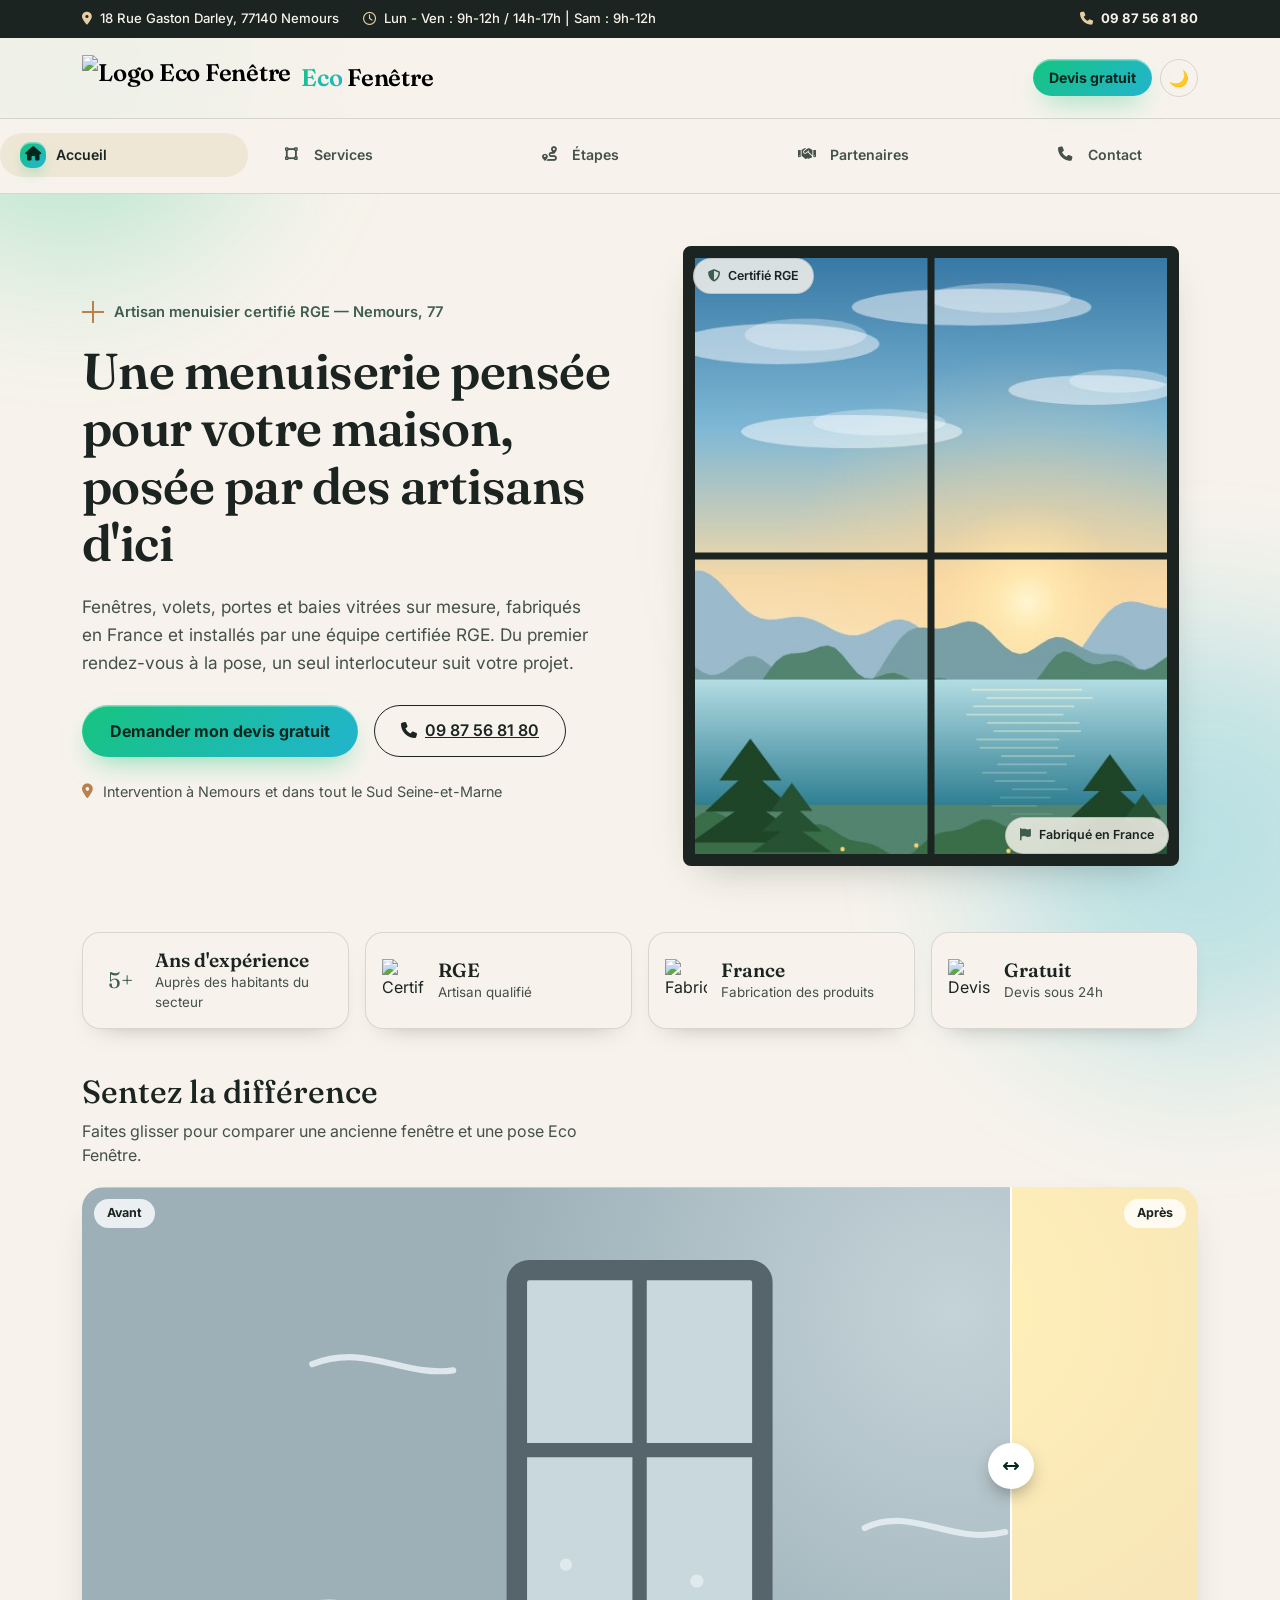
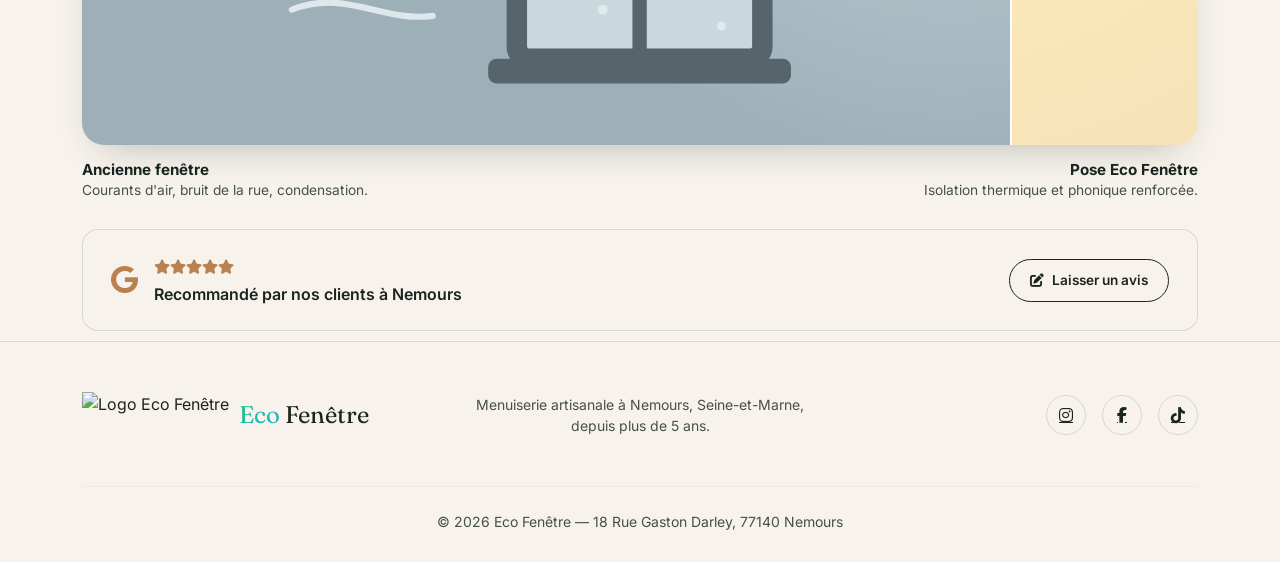
==== commit 79f72f60: "Update index.html" ====
--- a/index.html
+++ b/index.html
@@ -796,9 +796,9 @@
 
                 <div class="row g-4 mb-5">
                     <div class="col-md-4">
-                        <a href="https://www.instagram.com/eco_fenetre77/" target="_blank" class="social-card">
+                        <a href="https://www.instagram.com/eco_fenetre_77/" target="_blank" class="social-card">
                             <i class="fa-brands fa-instagram icon-social"></i>
-                            <h3>@eco_fenetre77</h3>
+                            <h3>@eco_fenetre_77</h3>
                             <p>Suivez nos poses de fenêtres, volets et baies vitrées au fil des chantiers.</p>
                         </a>
                     </div>
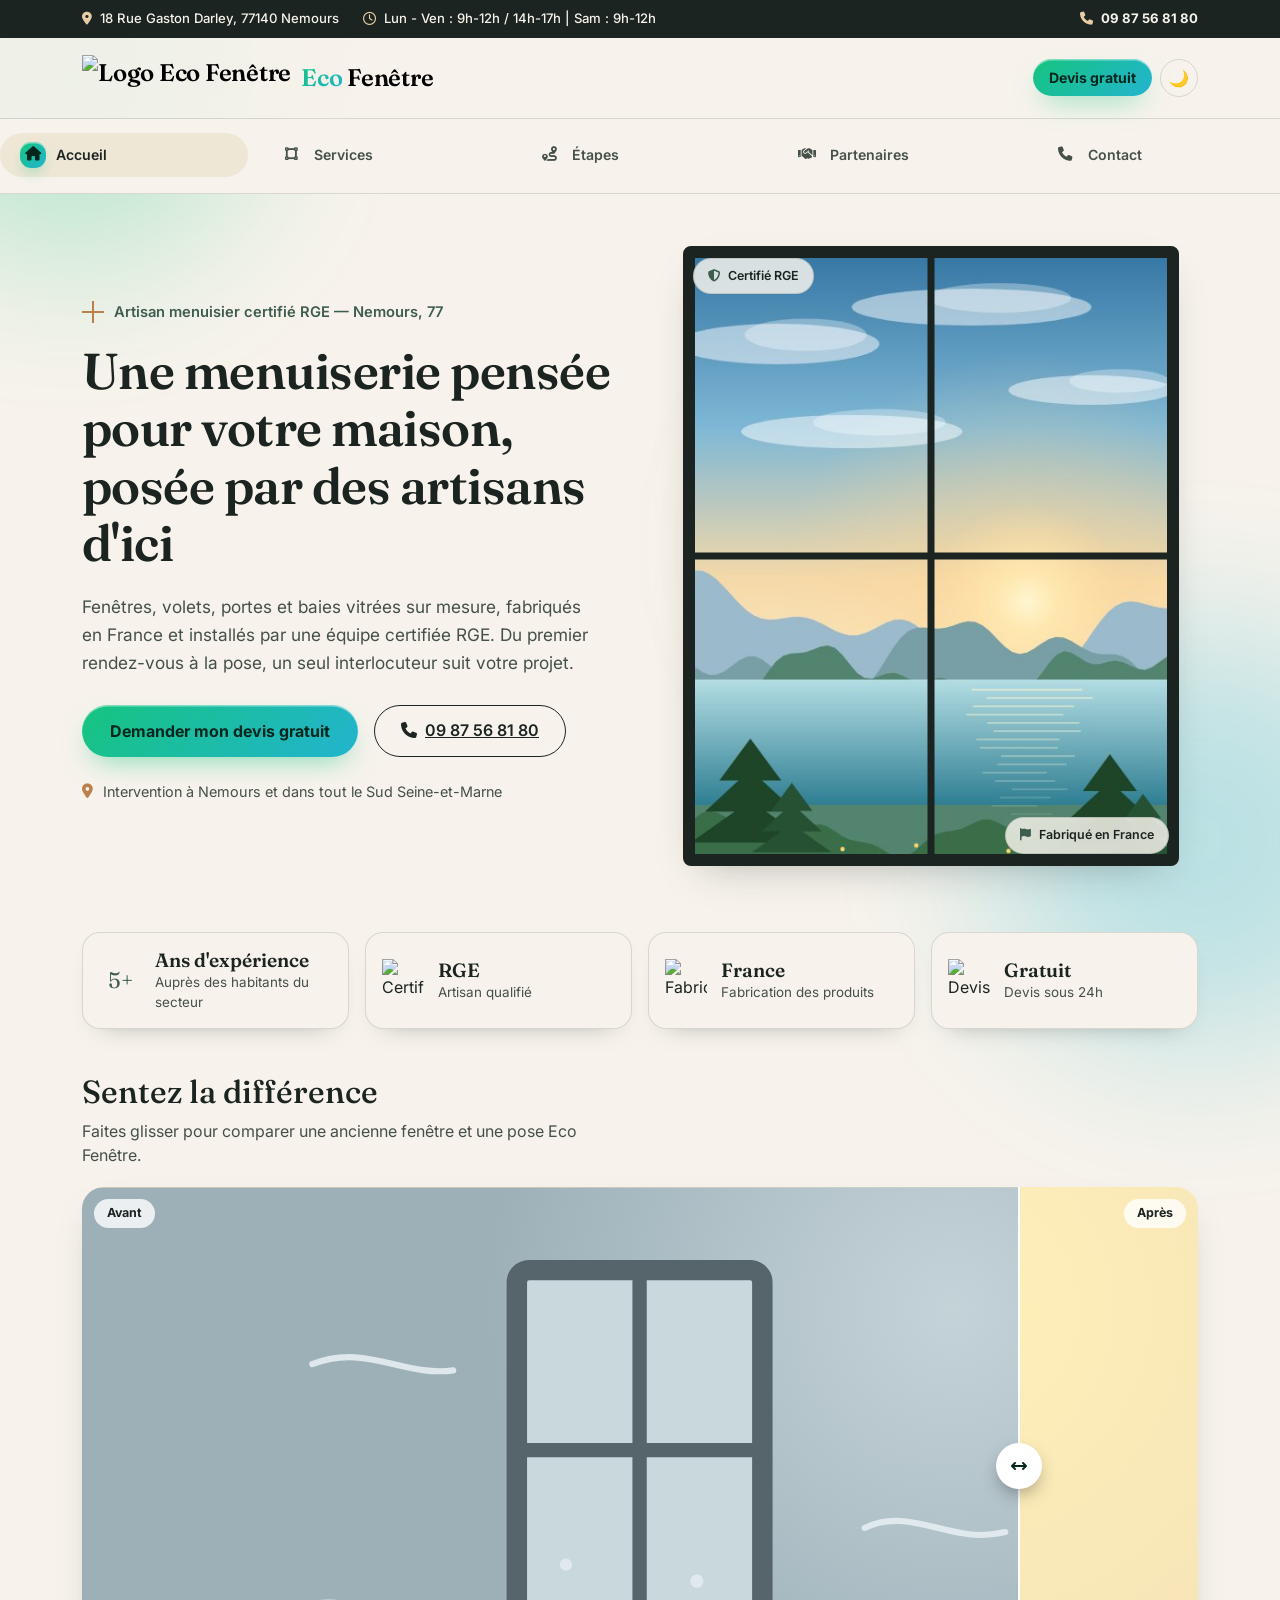
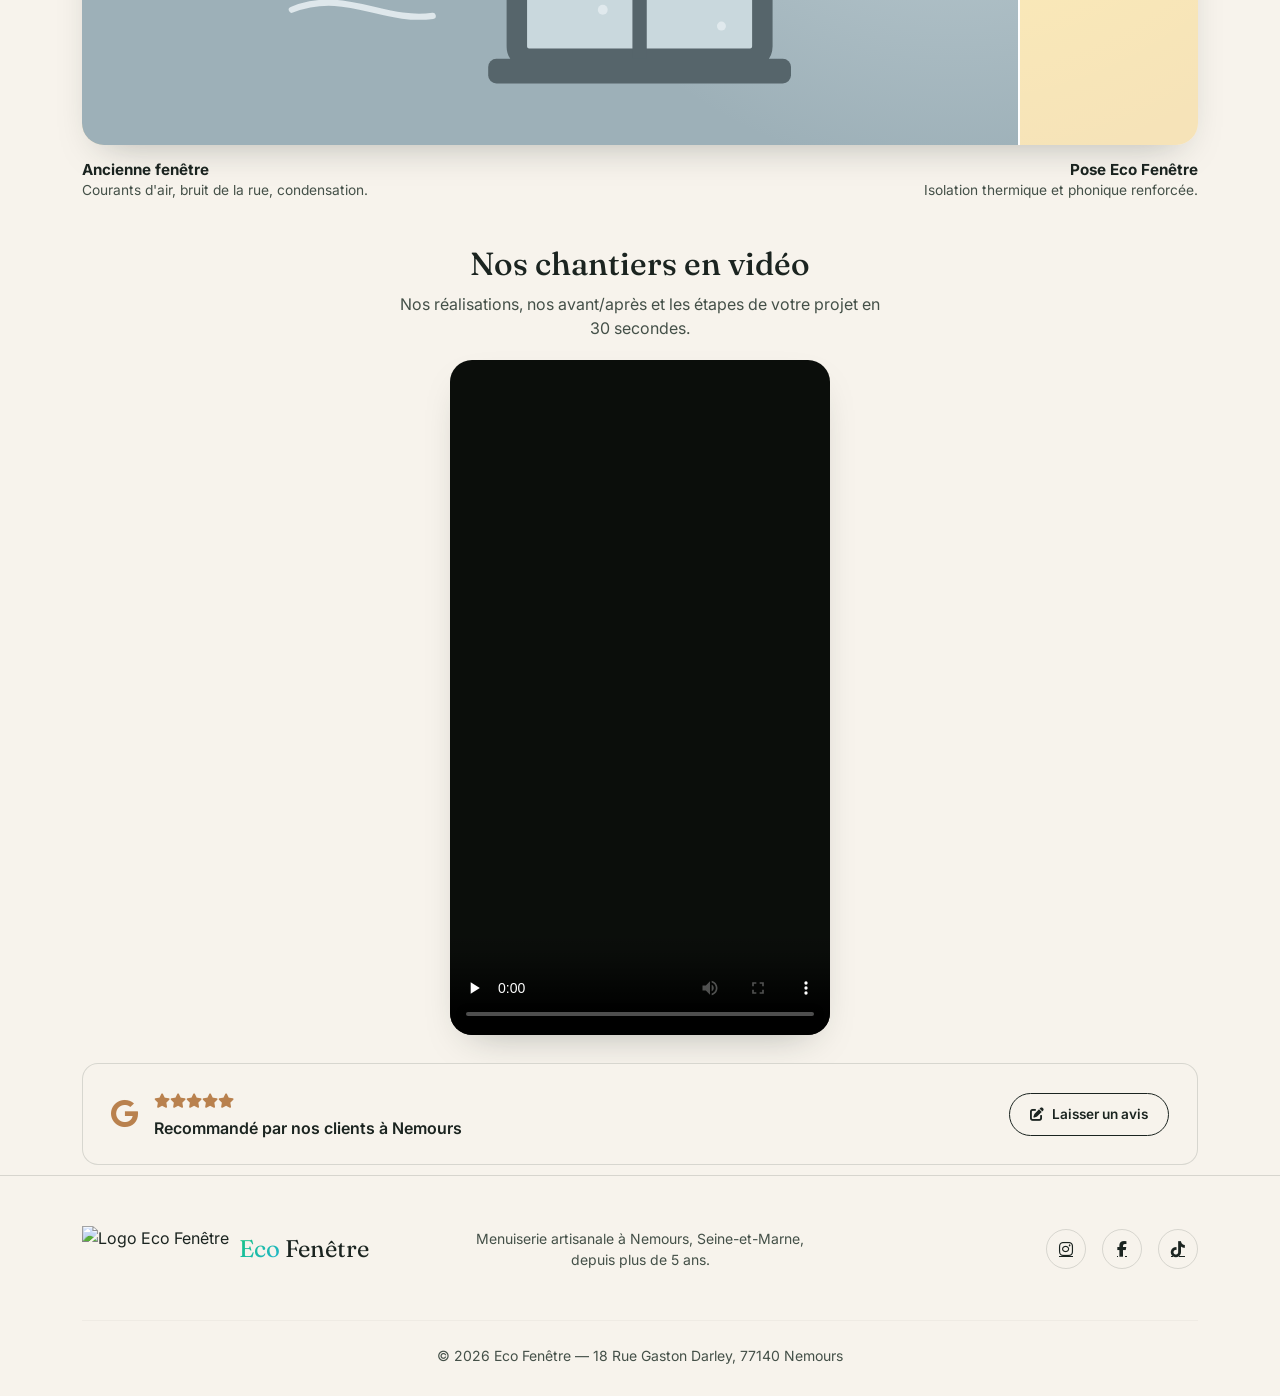
==== commit 7bd9c348: "Update index.html" ====
--- a/index.html
+++ b/index.html
@@ -375,6 +375,13 @@
         .cmp-captions div { flex: 1; font-size: 0.86rem; color: var(--ink-soft); line-height: 1.45; }
         .cmp-captions strong { display: block; color: var(--ink); font-size: 0.95rem; }
         .cmp-captions div:last-child { text-align: right; }
+
+        /* ============ VIDEO ============ */
+        .video-block { margin-top: 44px; text-align: center; }
+        .video-block h2 { font-size: clamp(1.5rem, 3vw, 2rem); margin-bottom: 8px; }
+        .video-block > p { color: var(--ink-soft); max-width: 50ch; margin: 0 auto 20px; }
+        .video-frame { max-width: 380px; margin: 0 auto; aspect-ratio: 9/16; border-radius: 22px; overflow: hidden; box-shadow: var(--shadow); background: #0b0e0b; }
+        .video-frame video { width: 100%; height: 100%; object-fit: cover; display: block; }
 
         /* ============ AVIS GOOGLE ============ */
         .review-strip {
@@ -697,6 +704,16 @@
                         </div>
                     </div>
 
+                    <div class="video-block">
+                        <h2 class="display-font">Nos chantiers en vidéo</h2>
+                        <p>Nos réalisations, nos avant/après et les étapes de votre projet en 30 secondes.</p>
+                        <div class="video-frame">
+                            <video controls playsinline preload="none" poster="images/video-poster.jpg" aria-label="Vidéo de présentation d'Eco Fenêtre : réalisations, avant/après et étapes du projet">
+                                <source src="images/ecofenetre_site.mp4" type="video/mp4">
+                            </video>
+                        </div>
+                    </div>
+
                     <div class="review-strip">
                         <div class="d-flex align-items-center gap-3">
                             <i class="fa-brands fa-google fs-3" style="color: var(--oak);"></i>
@@ -796,9 +813,9 @@
 
                 <div class="row g-4 mb-5">
                     <div class="col-md-4">
-                        <a href="https://www.instagram.com/eco_fenetre_77/" target="_blank" class="social-card">
+                        <a href="https://www.instagram.com/eco_fenetre77/" target="_blank" class="social-card">
                             <i class="fa-brands fa-instagram icon-social"></i>
-                            <h3>@eco_fenetre_77</h3>
+                            <h3>@eco_fenetre77</h3>
                             <p>Suivez nos poses de fenêtres, volets et baies vitrées au fil des chantiers.</p>
                         </a>
                     </div>
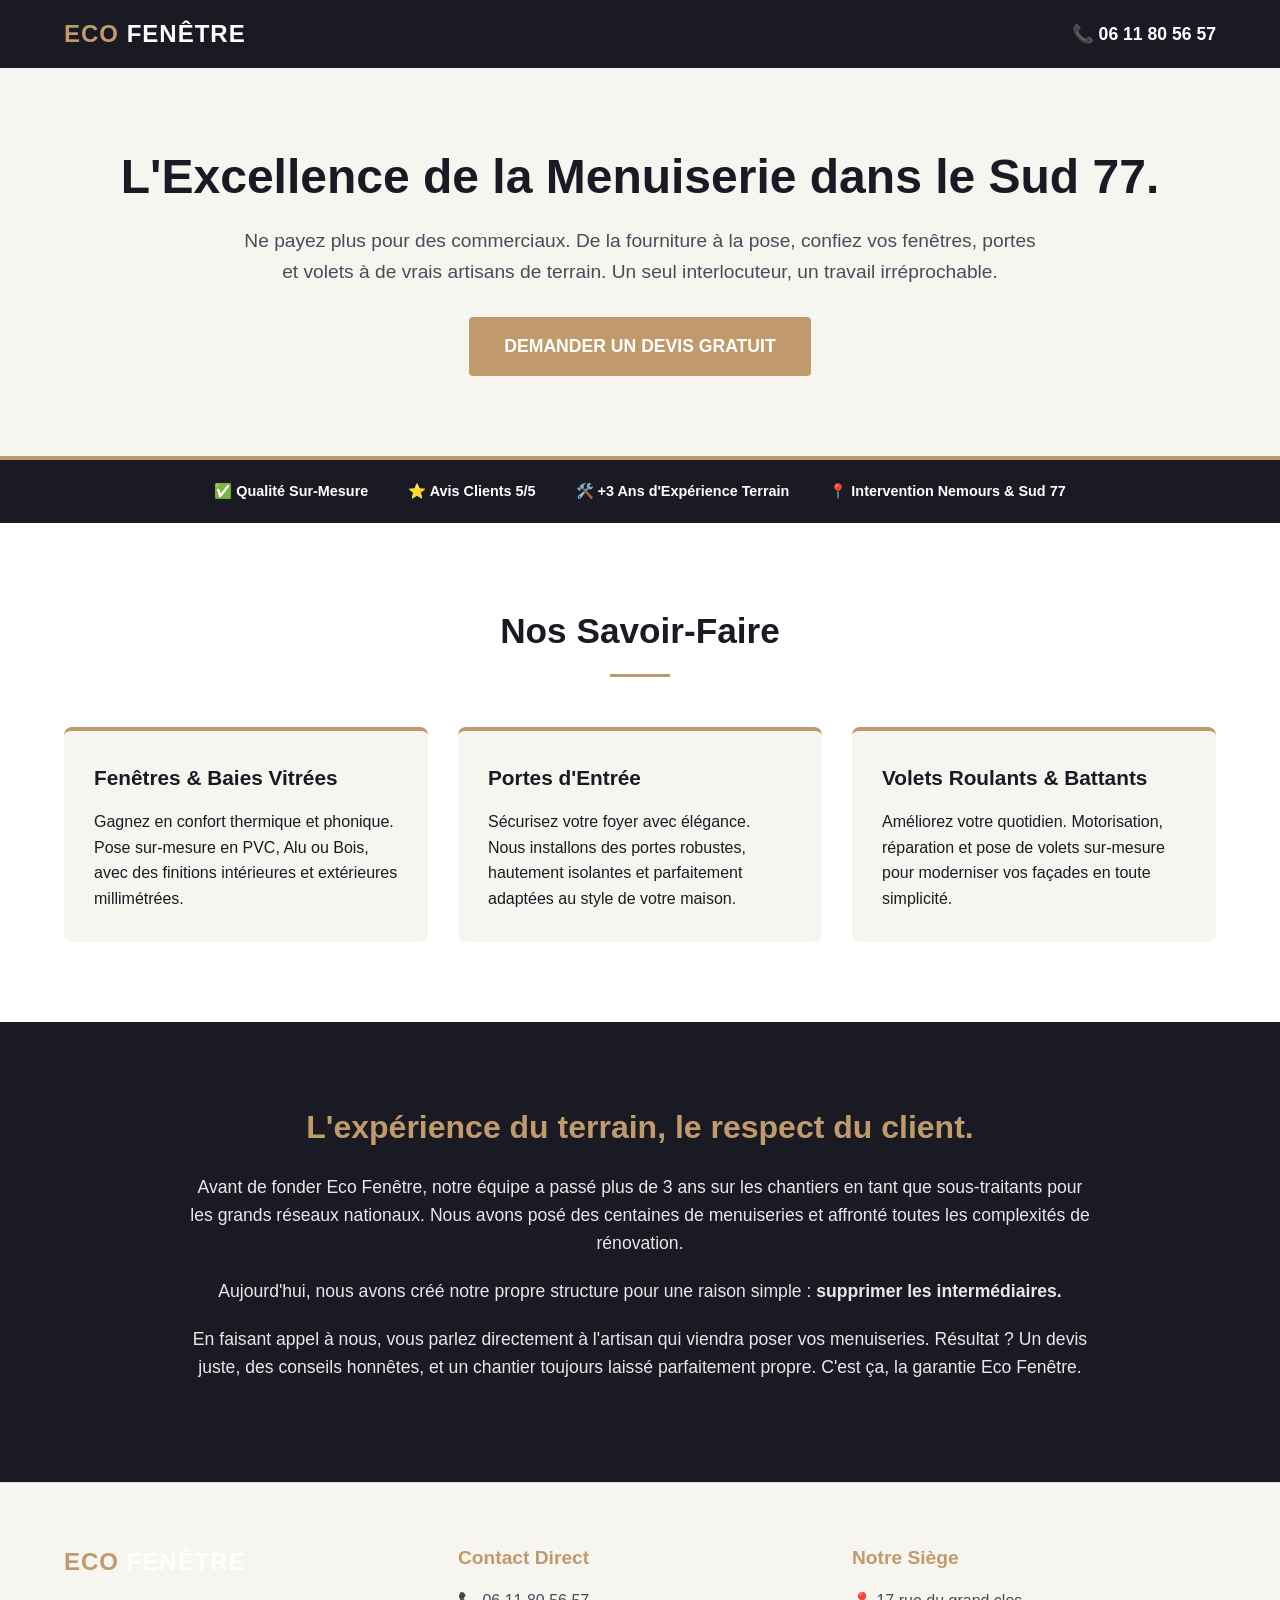
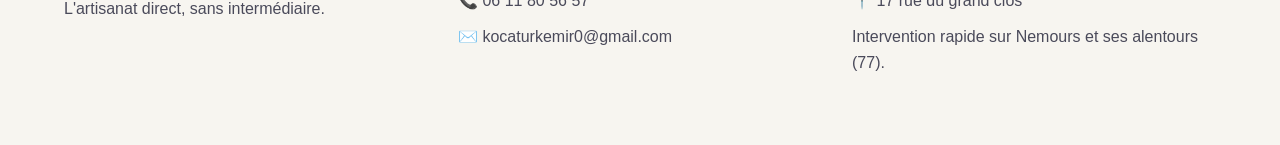
==== commit 86b2ce01: "Update index.html" ====
--- a/index.html
+++ b/index.html
@@ -1,1388 +1,272 @@
 <!DOCTYPE html>
-<html lang="fr" data-bs-theme="light">
+<html lang="fr">
 <head>
     <meta charset="UTF-8">
-    <meta name="viewport" content="width=device-width, initial-scale=1.0, viewport-fit=cover">
-
-    <title>Eco Fenêtre | Menuiserie & Rénovation Sur-Mesure à Nemours (77)</title>
-    <meta name="description" content="Artisan menuisier certifié RGE à Nemours, Seine-et-Marne. Vente et pose de fenêtres, volets, portes et baies vitrées sur-mesure. Devis gratuit sous 24h & garantie décennale.">
-    <meta name="robots" content="index, follow">
-    <meta property="og:title" content="Eco Fenêtre | Menuiserie & Rénovation Sur-Mesure à Nemours (77)">
-    <meta property="og:description" content="Artisan certifié RGE pour vos fenêtres, volets et menuiseries sur-mesure à Nemours et dans le Sud Seine-et-Marne. Devis gratuit sous 24h.">
-    <meta property="og:type" content="website">
-    <meta property="og:url" content="https://ecofenetre.fr">
-
-    <link rel="icon" type="image/png" href="images/favicon.jpeg">
-
-    <script>document.documentElement.classList.add('js');</script>
-
-    <link href="https://cdn.jsdelivr.net/npm/bootstrap@5.3.0/dist/css/bootstrap.min.css" rel="stylesheet">
-    <link rel="stylesheet" href="https://cdnjs.cloudflare.com/ajax/libs/font-awesome/6.4.0/css/all.min.css">
-    <link href="https://fonts.googleapis.com/css2?family=Fraunces:opsz,wght@9..144,400;9..144,500;9..144,600;9..144,700&family=Inter:wght@400;500;600;700&display=swap" rel="stylesheet">
-
+    <meta name="viewport" content="width=device-width, initial-scale=1.0">
+    <title>Eco Fenêtre | Votre Artisan Menuisier dans le 77</title>
+    <meta name="description" content="Pose de fenêtres, portes et baies vitrées sur Nemours et le sud 77. Artisan certifié RGE, sans intermédiaire.">
     <style>
+        /* --- COULEURS ET DESIGN PREMIUM --- */
         :root {
-            --ink: #1B2420;
-            --ink-soft: #445048;
-            --paper: #F7F3EC;
-            --paper-soft: #EFE7D6;
-            --oak: #B9814E;
-            --oak-light: #E7CDA4;
-            --sauge: #3F5D4E;
-            --sauge-light: #6E9280;
-            --glass: #A9C3C6;
-            --vivid-a: #16C47F;
-            --vivid-b: #22B4CF;
-            --vivid-gradient: linear-gradient(135deg, var(--vivid-a), var(--vivid-b));
-            --line: rgba(27, 36, 32, 0.14);
-            --shadow: 0 16px 40px -20px rgba(27, 36, 32, 0.35);
-        }
-        [data-bs-theme="dark"] {
-            --ink: #F3EEE3;
-            --ink-soft: #C9BFAE;
-            --paper: #141813;
-            --paper-soft: #1C2119;
-            --oak: #D9AE79;
-            --oak-light: #8A6A44;
-            --sauge: #85AB94;
-            --sauge-light: #3F5D4E;
-            --glass: #5F7B7E;
-            --vivid-a: #1FE39A;
-            --vivid-b: #34D3EE;
-            --line: rgba(243, 238, 227, 0.14);
-            --shadow: 0 16px 40px -20px rgba(0, 0, 0, 0.7);
-        }
-
-        * { box-sizing: border-box; -webkit-tap-highlight-color: transparent; }
-        html { scroll-behavior: smooth; }
+            --ink: #1a1a24;
+            --ink-soft: #4a4a5a;
+            --paper: #ffffff;
+            --paper-soft: #f7f5f0; /* Beige très léger */
+            --oak: #c19a6b; /* Couleur bois/or élégante */
+            --oak-dark: #a67c52;
+            --vivid-a: #e63946; /* Rouge dynamique pour l'urgence/action */
+        }
+
+        * {
+            box-sizing: border-box;
+            margin: 0;
+            padding: 0;
+            font-family: 'Helvetica Neue', Arial, sans-serif;
+        }
+
         body {
-            font-family: 'Inter', sans-serif;
             background-color: var(--paper);
             color: var(--ink);
-            transition: background-color 0.4s ease, color 0.4s ease;
-            padding-bottom: 88px;
+            line-height: 1.6;
+        }
+
+        /* --- EN-TÊTE --- */
+        header {
+            background-color: var(--ink);
+            color: var(--paper);
+            padding: 15px 5%;
+            display: flex;
+            justify-content: space-between;
+            align-items: center;
+            position: sticky;
+            top: 0;
+            z-index: 100;
+        }
+
+        .logo {
+            font-size: 1.5rem;
+            font-weight: 800;
+            letter-spacing: 1px;
+            color: var(--oak);
+        }
+
+        .logo span {
+            color: var(--paper);
+        }
+
+        .contact-header {
+            font-weight: 600;
+            font-size: 1.1rem;
+        }
+
+        /* --- SECTION HERO (Haut de page) --- */
+        .hero {
+            background-color: var(--paper-soft);
+            padding: 80px 5%;
+            text-align: center;
+            border-bottom: 4px solid var(--oak);
+        }
+
+        .hero h1 {
+            font-size: 3rem;
+            line-height: 1.2;
+            margin-bottom: 20px;
+            color: var(--ink);
+        }
+
+        .hero p {
+            font-size: 1.2rem;
+            color: var(--ink-soft);
+            max-width: 800px;
+            margin: 0 auto 30px auto;
+        }
+
+        .btn-primary {
+            background-color: var(--oak);
+            color: var(--paper);
+            padding: 15px 35px;
+            text-decoration: none;
+            font-weight: bold;
+            font-size: 1.1rem;
+            border-radius: 4px;
+            display: inline-block;
+            transition: background 0.3s ease;
+            text-transform: uppercase;
+        }
+
+        .btn-primary:hover {
+            background-color: var(--oak-dark);
+        }
+
+        /* --- BANDEAU DE RÉASSURANCE --- */
+        .trust-bar {
+            display: flex;
+            justify-content: center;
+            gap: 40px;
+            flex-wrap: wrap;
+            padding: 20px 5%;
+            background-color: var(--ink);
+            color: var(--paper);
+            font-weight: bold;
+            font-size: 0.9rem;
+        }
+
+        /* --- SECTION SERVICES --- */
+        .services {
+            padding: 80px 5%;
+        }
+
+        .section-title {
+            text-align: center;
+            font-size: 2.2rem;
+            margin-bottom: 50px;
             position: relative;
-            overflow-x: hidden;
-        }
-        @media (min-width: 992px) { body { padding-bottom: 0; } }
-
-        h1, h2, h3, .display-font { font-family: 'Fraunces', serif; }
-        a { color: inherit; }
-        .text-muted-soft { color: var(--ink-soft); }
-        .section-divider { border: none; border-top: 1px solid var(--line); margin: 0; }
-        .container-narrow { max-width: 700px; }
-
-        .cross-mark { position: relative; width: 22px; height: 22px; flex-shrink: 0; }
-        .cross-mark::before, .cross-mark::after { content: ""; position: absolute; background: var(--oak); }
-        .cross-mark::before { top: 50%; left: 0; right: 0; height: 2px; transform: translateY(-50%); }
-        .cross-mark::after { left: 50%; top: 0; bottom: 0; width: 2px; transform: translateX(-50%); }
-
-        :focus-visible { outline: 2px solid var(--sauge); outline-offset: 3px; }
-
-        /* ============ FOND ANIME ============ */
-        .bg-blob {
-            position: fixed;
-            border-radius: 50%;
-            filter: blur(80px);
-            opacity: 0.28;
-            z-index: -1;
-            animation: floatBlob 20s ease-in-out infinite alternate;
-            will-change: transform;
-        }
-        [data-bs-theme="dark"] .bg-blob { opacity: 0.16; }
-        .bg-blob-1 { width: 360px; height: 360px; background: var(--vivid-a); top: -100px; left: -110px; }
-        .bg-blob-2 { width: 420px; height: 420px; background: var(--vivid-b); bottom: -150px; right: -130px; animation-duration: 24s; }
-        .bg-blob-3 { width: 280px; height: 280px; background: var(--oak); top: 45%; left: 60%; animation-duration: 28s; opacity: 0.16; }
-        @keyframes floatBlob { from { transform: translate(0,0) scale(1); } to { transform: translate(45px,-35px) scale(1.1); } }
-        @media (max-width: 991px) { .bg-blob { filter: blur(60px); } }
-        @media (prefers-reduced-motion: reduce) { .bg-blob { animation: none; } }
-
-        /* ============ TOP BAR ============ */
-        .top-header { background-color: var(--ink); color: var(--paper); font-size: 0.82rem; font-weight: 500; padding: 9px 0; }
-        [data-bs-theme="dark"] .top-header { background-color: #0B0E0B; }
-        .top-header a { text-decoration: none; }
-        .top-header a:hover { color: var(--oak-light); }
-        .top-header i { color: var(--oak-light); }
-
-        /* ============ NAVBAR ============ */
-        .navbar-premium {
-            background: rgba(247, 243, 236, 0.86) !important;
-            backdrop-filter: blur(14px);
-            -webkit-backdrop-filter: blur(14px);
-            border-bottom: 1px solid var(--line);
-            padding: 12px 0;
-        }
-        [data-bs-theme="dark"] .navbar-premium { background: rgba(20, 24, 19, 0.86) !important; }
-        .nav-logo { height: 46px; width: auto; margin-right: 10px; }
-        .navbar-brand { font-family: 'Fraunces', serif; font-weight: 600; letter-spacing: -0.01em; }
-        .brand-oak {
-            background: var(--vivid-gradient);
-            -webkit-background-clip: text;
-            background-clip: text;
-            color: transparent;
-        }
-
-        .btn-theme {
-            background: none; border: 1px solid var(--line); border-radius: 50%;
-            width: 38px; height: 38px; display: inline-flex; align-items: center; justify-content: center;
-            color: var(--ink); transition: border-color 0.2s ease, transform .2s ease;
-        }
-        .btn-theme:hover { border-color: var(--oak); }
-        .btn-theme:active { transform: scale(0.9); }
-
-        /* ============ BOUTONS ============ */
-        .btn-primary-eco {
-            position: relative; overflow: hidden;
-            background: var(--vivid-gradient);
-            color: #05261c; font-weight: 700; border: none; border-radius: 50px;
-            padding: 14px 28px;
-            box-shadow: 0 12px 28px -10px rgba(22, 196, 127, 0.55), inset 0 1.5px 0 rgba(255,255,255,0.45);
-            transition: transform 0.22s ease, box-shadow 0.22s ease;
-        }
-        .btn-primary-eco::before {
-            content: ""; position: absolute; top: 0; left: -60%; width: 40%; height: 100%;
-            background: linear-gradient(120deg, transparent, rgba(255,255,255,0.65), transparent);
-            transform: skewX(-20deg); transition: left 0.65s ease;
-        }
-        .btn-primary-eco:hover { transform: translateY(-2px); box-shadow: 0 16px 34px -8px rgba(22, 196, 127, 0.65), inset 0 1.5px 0 rgba(255,255,255,0.45); }
-        .btn-primary-eco:hover::before { left: 130%; }
-        .btn-primary-eco:active { transform: scale(0.96); }
-
-        .btn-outline-eco {
-            background: transparent; border: 1.5px solid var(--ink); color: var(--ink);
-            font-weight: 600; border-radius: 50px; padding: 12.5px 26px;
-            transition: all 0.25s ease;
-        }
-        .btn-outline-eco:hover { background: var(--ink); color: var(--paper); transform: translateY(-2px); }
-        .btn-outline-eco:active { transform: scale(0.96); }
-        .btn-sm-eco { padding: 10px 18px; font-size: 0.88rem; }
-
-        /* ============ BOUTON APPEL FLOTTANT (mobile) ============ */
-        .fab-call {
-            position: fixed; right: 16px; bottom: calc(86px + env(safe-area-inset-bottom, 0px)); z-index: 1040;
-            width: 56px; height: 56px; border-radius: 50%;
-            display: flex; align-items: center; justify-content: center;
-            background: var(--vivid-gradient); color: #05261c; font-size: 1.25rem; text-decoration: none;
-            box-shadow: 0 14px 26px -8px rgba(22, 196, 127, 0.7), inset 0 2px 0 rgba(255,255,255,0.5), inset 0 -6px 10px rgba(0,60,40,0.18);
-            transition: transform .2s ease;
-        }
-        .fab-call:active { transform: scale(0.92); }
-        .fab-call::after {
-            content: ""; position: absolute; inset: 0; border-radius: 50%;
-            border: 2px solid var(--vivid-a); animation: fabPulse 2.8s ease-out infinite;
-        }
-        @keyframes fabPulse { 0% { transform: scale(1); opacity: .8; } 70%, 100% { transform: scale(1.6); opacity: 0; } }
-        body[data-tab="contact"] .fab-call { display: none; }
-        @media (min-width: 992px) { .fab-call { display: none; } }
-        @media (prefers-reduced-motion: reduce) { .fab-call::after { animation: none; opacity: 0; } }
-
-        /* ============ TAB BAR ============ */
-        .tab-bar {
-            position: fixed; bottom: 0; left: 0; right: 0; z-index: 1050;
-            display: flex; justify-content: space-around; align-items: center;
-            background: rgba(247, 243, 236, 0.94);
-            backdrop-filter: blur(16px); -webkit-backdrop-filter: blur(16px);
-            border-top: 1px solid var(--line);
-            padding: 8px 4px calc(8px + env(safe-area-inset-bottom, 0px));
-        }
-        [data-bs-theme="dark"] .tab-bar { background: rgba(20, 24, 19, 0.94); }
-
-        .tab-btn {
-            display: flex; flex-direction: column; align-items: center; gap: 3px;
-            background: none; border: none; color: var(--ink-soft);
-            font-size: 0.66rem; font-weight: 600; padding: 4px 8px; border-radius: 14px;
-            transition: color 0.25s ease; flex: 1; max-width: 90px;
-        }
-        .tab-btn:active { transform: scale(0.93); }
-        .tab-icon-wrap {
-            display: flex; align-items: center; justify-content: center;
-            width: 34px; height: 34px; border-radius: 11px; font-size: 1.05rem;
-            transition: all 0.3s cubic-bezier(.5,-0.2,.3,1.4); color: var(--ink-soft);
-        }
-        .tab-btn.active { color: var(--ink); }
-        .tab-btn.active .tab-icon-wrap {
-            background: var(--vivid-gradient); color: #05261c;
-            box-shadow: 0 8px 16px -6px rgba(22, 196, 127, 0.6), inset 0 1.5px 0 rgba(255,255,255,0.45);
-            transform: translateY(-3px);
-        }
-        .tab-label { transition: color 0.25s ease; }
-
-        @media (min-width: 992px) {
-            .tab-bar {
-                position: static; flex-direction: row; justify-content: center; gap: 10px;
-                background: var(--paper); border-top: none; border-bottom: 1px solid var(--line);
-                padding: 14px 0 16px; backdrop-filter: none;
-            }
-            .tab-btn { flex-direction: row; gap: 10px; padding: 9px 20px; max-width: none; border-radius: 40px; }
-            .tab-btn.active { background: var(--paper-soft); }
-            .tab-icon-wrap { width: 26px; height: 26px; font-size: 0.9rem; }
-            .tab-btn.active .tab-icon-wrap { transform: none; }
-            .tab-label { font-size: 0.88rem; }
-        }
-
-        /* ============ TAB PANELS ============ */
-        .tab-panel { display: none; }
-        .tab-panel.active { display: block; animation: panelIn 0.5s cubic-bezier(.2,.7,.3,1); }
-        @keyframes panelIn { from { opacity: 0; transform: translateY(16px); } to { opacity: 1; transform: translateY(0); } }
-        @media (prefers-reduced-motion: reduce) { .tab-panel.active { animation: none; } }
-
-        /* ============ APPARITION PROGRESSIVE (services + étapes) ============ */
-        .js .reveal {
-            opacity: 0; transform: perspective(900px) translateY(24px) rotateX(8deg);
-            transition: opacity .7s ease, transform .8s cubic-bezier(.2,.7,.2,1);
-        }
-        .js .reveal.in { opacity: 1; transform: none; }
-        @media (prefers-reduced-motion: reduce) { .js .reveal { opacity: 1; transform: none; transition: none; } }
-
-        /* ============ HERO ============ */
-        .hero { padding: 44px 0 40px; }
-        .hero-kicker { display: flex; align-items: center; gap: 10px; color: var(--sauge); font-weight: 600; font-size: 0.92rem; margin-bottom: 20px; }
-        [data-bs-theme="dark"] .hero-kicker { color: var(--glass); }
-        .hero h1 { font-size: clamp(1.9rem, 4.4vw, 3.15rem); font-weight: 600; line-height: 1.14; letter-spacing: -0.01em; margin-bottom: 20px; }
-        .hero-lead { font-size: 1.08rem; line-height: 1.62; color: var(--ink-soft); max-width: 46ch; margin-bottom: 28px; }
-        .hero-zone { display: flex; align-items: center; gap: 10px; margin-top: 24px; font-size: 0.9rem; color: var(--ink-soft); }
-        .hero-zone i { color: var(--oak); }
-
-        /* Scène 3D de la fenêtre */
-        .hero-window-wrap { margin-top: 8px; }
-        .stage-box {
-            position: relative; aspect-ratio: 4/5; max-height: 620px; margin: 0 auto; border-radius: 22px;
-            background: radial-gradient(circle at 50% 46%, rgba(34,180,207,0.22), rgba(22,196,127,0.08) 48%, transparent 72%);
-        }
-        .stage-canvas { position: absolute; inset: 0; opacity: 0; transition: opacity .9s ease; z-index: 2; }
-        .stage-canvas canvas { display: block; width: 100%; height: 100%; cursor: grab; }
-        .stage-canvas canvas:active { cursor: grabbing; }
-        .has-3d .stage-canvas { opacity: 1; }
-        .has-3d .hero-window-frame.fallback { opacity: 0; visibility: hidden; transition: opacity .6s ease, visibility 0s .6s; }
-
-        .float-badge {
-            position: absolute; z-index: 3; pointer-events: none;
-            display: inline-flex; align-items: center; gap: 8px; padding: 8px 14px; border-radius: 40px;
-            background: rgba(247, 243, 236, 0.84); backdrop-filter: blur(10px); -webkit-backdrop-filter: blur(10px);
-            border: 1px solid var(--line); box-shadow: var(--shadow);
-            font-size: 0.78rem; font-weight: 600; color: var(--ink);
-            animation: floaty 6s ease-in-out infinite alternate;
-        }
-        [data-bs-theme="dark"] .float-badge { background: rgba(20, 24, 19, 0.8); }
-        .float-badge i { color: var(--sauge); }
-        [data-bs-theme="dark"] .float-badge i { color: var(--vivid-a); }
-        .fb-1 { top: 12px; left: 10px; }
-        .fb-2 { bottom: 12px; right: 10px; animation-delay: -3s; }
-        @keyframes floaty { from { transform: translateY(0); } to { transform: translateY(-7px); } }
-        @media (prefers-reduced-motion: reduce) { .float-badge { animation: none; } }
-
-        .stage-hint { text-align: center; font-size: 0.82rem; color: var(--ink-soft); margin: 12px 0 0; }
-        .stage-ui { margin-top: 14px; display: flex; flex-direction: column; gap: 14px; }
-        .finish-row { display: flex; align-items: center; justify-content: space-between; gap: 12px; flex-wrap: wrap; }
-        .finish-label { font-size: 0.9rem; color: var(--ink-soft); }
-        .finish-label strong { color: var(--ink); font-weight: 600; }
-        .swatches { display: flex; gap: 12px; }
-        .sw {
-            width: 36px; height: 36px; border-radius: 50%; background: var(--c); border: 2px solid var(--line); padding: 0;
-            box-shadow: inset 0 2px 3px rgba(255,255,255,0.35), inset 0 -4px 6px rgba(0,0,0,0.18);
-            transition: transform .2s ease, box-shadow .2s ease;
-        }
-        .sw[aria-pressed="true"] { transform: scale(1.1); box-shadow: 0 0 0 2px var(--paper), 0 0 0 4px var(--sauge), inset 0 2px 3px rgba(255,255,255,0.35), inset 0 -4px 6px rgba(0,0,0,0.18); }
-        .stage-actions { display: flex; gap: 10px; flex-wrap: wrap; }
-        .stage-actions .btn-sm-eco { flex: 1 1 150px; }
-
-        /* Version de secours (sans 3D) : la fenêtre CSS d'origine */
-        .hero-window-frame {
-            position: absolute; inset: 0; width: 100%; border-radius: 8px; overflow: hidden;
-            border: 12px solid var(--ink); box-shadow: var(--shadow); perspective: 1400px;
-        }
-        .hero-scene {
-            position: absolute; inset: 0;
-            background:
-                radial-gradient(circle at 74% 18%, #FCE7B0 0%, rgba(252,231,176,0) 32%),
-                linear-gradient(180deg, #CDE7E4 0%, #B7D9D1 38%, #DCCB9C 78%, #C9AE79 100%);
-        }
-        .hero-scene::before {
-            content: ""; position: absolute; left: -10%; right: -10%; bottom: 0; height: 34%;
-            background: var(--sauge); opacity: 0.85;
-            clip-path: polygon(0% 60%, 18% 30%, 34% 55%, 52% 20%, 68% 48%, 86% 15%, 100% 42%, 100% 100%, 0% 100%);
-        }
-        .hero-scene.painted::before { display: none; }
-        .hero-shine {
-            position: absolute; top: 0; bottom: 0; width: 35%; z-index: 7; pointer-events: none;
-            background: linear-gradient(100deg, transparent, rgba(255,255,255,0.55), transparent);
-            transform: translateX(-160%); animation: shine 5.5s ease-in-out infinite; animation-delay: 2.4s;
-            mix-blend-mode: overlay;
-        }
-        @keyframes shine { 0%, 58% { transform: translateX(-160%); } 100% { transform: translateX(260%); } }
-        .mullion-v, .mullion-h { position: absolute; background: var(--ink); z-index: 4; }
-        .mullion-v { left: 50%; top: 0; bottom: 0; width: 7px; transform: translateX(-50%); }
-        .mullion-h { top: 50%; left: 0; right: 0; height: 7px; transform: translateY(-50%); }
-        .shutter {
-            position: absolute; top: 0; bottom: 0; width: 50%; z-index: 6;
-            background: repeating-linear-gradient(var(--oak) 0px, var(--oak) 15%, #A06F3E 15%, #A06F3E 17%);
-            box-shadow: inset 0 0 0 3px rgba(0,0,0,0.08);
-        }
-        .shutter-left { left: 0; transform-origin: left center; animation: openLeft 1.3s cubic-bezier(.65,0,.25,1) 0.35s both; }
-        .shutter-right { right: 0; transform-origin: right center; animation: openRight 1.3s cubic-bezier(.65,0,.25,1) 0.35s both; }
-        @keyframes openLeft { 0% { transform: rotateY(0deg); } 100% { transform: rotateY(-112deg); box-shadow: none; } }
-        @keyframes openRight { 0% { transform: rotateY(0deg); } 100% { transform: rotateY(112deg); box-shadow: none; } }
-        @media (prefers-reduced-motion: reduce) {
-            .shutter-left, .shutter-right { animation: none; transform: rotateY(112deg); opacity: 0; }
-            .hero-shine { animation: none; opacity: 0; }
-        }
-
-        /* ============ STATS ============ */
-        .stats-row { padding: 26px 0 10px; }
-        .stat-block {
-            display: flex; align-items: center; gap: 14px; padding: 16px; height: 100%;
-            border-radius: 18px; background: var(--paper); border: 1px solid var(--line);
-            box-shadow: 0 12px 26px -20px rgba(27, 36, 32, 0.5); transition: border-color .25s ease;
-        }
-        .stat-block:hover { border-color: var(--oak); }
-        .stat-img-wrapper { width: 42px; height: 42px; flex-shrink: 0; display: flex; align-items: center; justify-content: center; }
-        .stat-img-wrapper img { max-width: 100%; max-height: 100%; object-fit: contain; }
-        .stat-block h3 { font-size: 1.2rem; margin: 0; font-weight: 600; }
-        .stat-block p { margin: 0; font-size: 0.84rem; color: var(--ink-soft); }
-
-        /* ============ AVANT / APRES ============ */
-        .compare { margin-top: 44px; }
-        .compare h2 { font-size: clamp(1.5rem, 3vw, 2rem); margin-bottom: 8px; }
-        .compare > p { color: var(--ink-soft); max-width: 50ch; margin-bottom: 20px; }
-        .cmp-box {
-            position: relative; aspect-ratio: 4/3; border-radius: 22px; overflow: hidden; touch-action: pan-y;
-            cursor: ew-resize; user-select: none; -webkit-user-select: none; box-shadow: var(--shadow);
-        }
-        @media (min-width: 768px) { .cmp-box { aspect-ratio: 16/8; } }
-        .cmp-layer { position: absolute; inset: 0; display: flex; align-items: center; justify-content: center; }
-        .cmp-after { background: radial-gradient(circle at 78% 22%, #FFF0B8, transparent 48%), #F6E3B8; color: #B9814E; --gf: #FFF6D8; }
-        .cmp-before { background: radial-gradient(circle at 78% 22%, #C4D3D8, transparent 48%), #9DB0B8; color: #56656B; --gf: #C9D8DD; }
-        .cmp-win { height: 88%; width: auto; overflow: visible; pointer-events: none; }
-        .cmp-tag {
-            position: absolute; top: 12px; padding: 5px 13px; border-radius: 30px; font-size: 0.78rem; font-weight: 700;
-            background: rgba(255,255,255,0.8); color: #1B2420; pointer-events: none;
-        }
-        .cmp-before .cmp-tag { left: 12px; }
-        .cmp-after .cmp-tag { right: 12px; }
-        .wind { stroke-dasharray: 70 220; animation: windMove 2.8s linear infinite; }
-        .wind.w2 { animation-delay: -1s; } .wind.w3 { animation-delay: -1.9s; }
-        @keyframes windMove { from { stroke-dashoffset: 290; } to { stroke-dashoffset: 0; } }
-        .sunpatch { animation: pulseLight 4s ease-in-out infinite alternate; }
-        @keyframes pulseLight { from { opacity: .35; } to { opacity: .75; } }
-        @media (prefers-reduced-motion: reduce) { .wind, .sunpatch { animation: none; } }
-        .cmp-handle { position: absolute; top: 0; bottom: 0; left: 50%; width: 2px; background: #fff; transform: translateX(-1px); pointer-events: none; }
-        .cmp-handle span {
-            position: absolute; top: 50%; left: 50%; width: 46px; height: 46px; margin: -23px 0 0 -23px; border-radius: 50%;
-            background: #fff; color: #05261c; display: flex; align-items: center; justify-content: center;
-            box-shadow: 0 8px 20px -6px rgba(0,0,0,0.45);
-        }
-        .cmp-captions { display: flex; justify-content: space-between; gap: 16px; margin-top: 14px; }
-        .cmp-captions div { flex: 1; font-size: 0.86rem; color: var(--ink-soft); line-height: 1.45; }
-        .cmp-captions strong { display: block; color: var(--ink); font-size: 0.95rem; }
-        .cmp-captions div:last-child { text-align: right; }
-
-        /* ============ VIDEO ============ */
-        .video-block { margin-top: 44px; text-align: center; }
-        .video-block h2 { font-size: clamp(1.5rem, 3vw, 2rem); margin-bottom: 8px; }
-        .video-block > p { color: var(--ink-soft); max-width: 50ch; margin: 0 auto 20px; }
-        .video-frame { max-width: 380px; margin: 0 auto; aspect-ratio: 9/16; border-radius: 22px; overflow: hidden; box-shadow: var(--shadow); background: #0b0e0b; }
-        .video-frame video { width: 100%; height: 100%; object-fit: cover; display: block; }
-
-        /* ============ AVIS GOOGLE ============ */
-        .review-strip {
-            display: flex; align-items: center; justify-content: space-between; flex-wrap: wrap; gap: 16px;
-            padding: 24px 28px; border: 1px solid var(--line); border-radius: 16px; background: var(--paper);
-            margin-top: 28px;
-        }
-        .review-stars i { color: var(--oak); font-size: 0.9rem; }
-        .btn-review {
-            background: transparent; border: 1.5px solid var(--ink); color: var(--ink); font-weight: 600;
-            font-size: 0.85rem; padding: 10px 20px; border-radius: 50px; text-decoration: none;
-            display: inline-flex; align-items: center; gap: 8px; transition: all 0.2s ease;
-        }
-        .btn-review:hover { background: var(--sauge); border-color: var(--sauge); color: var(--paper); }
-        .btn-review:active { transform: scale(0.95); }
-
-        /* ============ SECTIONS GENERIQUES ============ */
-        .panel-section { padding: 44px 0 60px; }
-        .panel-heading { margin-bottom: 34px; }
-        .panel-heading h2 { font-size: clamp(1.7rem, 3.4vw, 2.3rem); margin-bottom: 10px; }
-        .panel-heading p { color: var(--ink-soft); max-width: 46ch; margin: 0; }
-
-        /* ============ SERVICES (cartes en relief) ============ */
-        .svc { position: relative; }
-        .svc::before {
-            content: ""; position: absolute; inset: 10px -8px -10px 8px; border-radius: 22px;
-            background: var(--paper-soft); border: 1px solid var(--line);
-        }
-        .svc-card {
-            position: relative; height: 100%; padding: 26px 24px; border-radius: 22px;
-            background: var(--paper); border: 1px solid var(--line); box-shadow: var(--shadow);
-            transition: transform .2s ease;
-        }
-        .svc-card:active { transform: translate(2px, 2px); }
-        .svc-tile {
-            width: 60px; height: 60px; border-radius: 18px; margin-bottom: 18px;
-            display: flex; align-items: center; justify-content: center;
-            background: var(--vivid-gradient); color: #05261c;
-            box-shadow: inset 0 1.5px 0 rgba(255,255,255,0.6), inset 0 -8px 14px rgba(0,60,40,0.16), 0 12px 20px -10px rgba(22,196,127,0.7);
-        }
-        .svc-tile svg { width: 32px; height: 32px; }
-        .svc-card h3 { font-size: 1.2rem; font-weight: 600; margin-bottom: 8px; }
-        .svc-card p { color: var(--ink-soft); font-size: 0.94rem; line-height: 1.6; margin: 0; }
-
-        /* ============ ETAPES (frise) ============ */
-        .process-step { position: relative; display: flex; gap: 18px; padding: 0 0 32px; }
-        .process-step:last-child { padding-bottom: 0; }
-        .process-num {
-            position: relative; z-index: 1; width: 46px; height: 46px; border-radius: 50%; flex-shrink: 0;
-            display: flex; align-items: center; justify-content: center;
-            font-family: 'Fraunces', serif; font-size: 1.05rem; color: var(--oak);
-            background: var(--paper); border: 2px solid var(--oak);
-            transition: background .5s ease .2s, color .5s ease .2s, border-color .5s ease .2s, transform .7s cubic-bezier(.3,1.7,.5,1) .2s;
-        }
-        .process-step::before {
-            content: ""; position: absolute; left: 22px; top: 46px; bottom: 0; width: 2px;
-            background: linear-gradient(var(--oak), var(--line));
-            transform: scaleY(0); transform-origin: top; transition: transform .8s ease .35s;
-        }
-        .process-step:last-child::before { display: none; }
-        .js .process-step:not(.in) .process-num { transform: scale(.7); }
-        .process-step.in::before { transform: scaleY(1); }
-        .process-step.in .process-num {
-            background: var(--vivid-gradient); border-color: transparent; color: #05261c;
-            box-shadow: inset 0 1.5px 0 rgba(255,255,255,0.5), 0 10px 18px -8px rgba(22,196,127,0.6);
-        }
-        .process-step h3 { font-size: 1.08rem; font-weight: 600; margin: 8px 0 5px; }
-        .process-step p { color: var(--ink-soft); margin: 0; font-size: 0.92rem; line-height: 1.55; }
-        @media (prefers-reduced-motion: reduce) { .process-step::before { transition: none; transform: scaleY(1); } }
-
-        /* ============ RESEAUX + PARTENAIRES ============ */
-        .social-card {
-            border: 1px solid var(--line); border-radius: 14px; padding: 28px; height: 100%;
-            transition: border-color 0.25s ease, transform 0.25s ease; text-decoration: none; color: var(--ink); display: block;
-        }
-        .social-card:hover { border-color: var(--oak); transform: translateY(-4px); color: var(--ink); }
-        .social-card:active { transform: scale(0.97); }
-        .social-card i.icon-social {
-            font-size: 1.4rem; margin-bottom: 14px; width: 46px; height: 46px; display: flex;
-            align-items: center; justify-content: center; border-radius: 12px; background: var(--vivid-gradient); color: #05261c;
-            box-shadow: inset 0 1.5px 0 rgba(255,255,255,0.5), inset 0 -6px 10px rgba(0,60,40,0.14);
-        }
-        .social-card h3 { font-size: 1.08rem; font-weight: 600; margin-bottom: 6px; }
-        .social-card p { color: var(--ink-soft); font-size: 0.9rem; margin: 0; }
-
-        .partner-tile {
-            display: flex; align-items: center; justify-content: center; height: 84px; padding: 12px;
-            border: 1px solid var(--line); border-radius: 10px; background: var(--paper);
-            filter: grayscale(45%); opacity: 0.85; transition: all 0.25s ease;
-        }
-        .partner-tile:hover { filter: none; opacity: 1; border-color: var(--oak); transform: translateY(-3px); }
-        .partner-logo { max-height: 40px; max-width: 85%; object-fit: contain; }
-
-        /* ============ CONTACT ============ */
-        .contact-banner {
-            background: var(--vivid-gradient); color: #05261c; border-radius: 18px;
-            padding: 26px 28px; margin-bottom: 28px; display: flex; align-items: center; gap: 16px;
-            box-shadow: 0 18px 34px -18px rgba(22,196,127,0.7), inset 0 1.5px 0 rgba(255,255,255,0.45);
-        }
-        .contact-banner i { font-size: 1.6rem; }
-        .contact-banner h3 { margin: 0 0 2px; font-size: 1.15rem; font-weight: 700; }
-        .contact-banner p { margin: 0; font-size: 0.88rem; opacity: 0.85; }
-        .finish-note {
-            border: 1.5px solid var(--sauge); border-radius: 14px; padding: 14px 18px; margin: -10px 0 20px;
-            font-size: 0.92rem; background: var(--paper-soft);
-        }
-
-        .contact-line {
-            border: 1px solid var(--line); border-radius: 14px; padding: 20px; margin-bottom: 12px;
-            text-decoration: none; color: var(--ink); display: flex; align-items: center; gap: 16px;
-            transition: border-color 0.2s ease, background 0.2s ease, transform .2s ease;
-        }
-        .contact-line:hover { border-color: var(--sauge); background: var(--paper-soft); color: var(--ink); }
-        .contact-line:active { transform: scale(0.98); }
-        .contact-line .contact-icon {
-            width: 44px; height: 44px; border-radius: 12px; background: var(--paper-soft);
-            display: flex; align-items: center; justify-content: center; color: var(--sauge); flex-shrink: 0; font-size: 1.05rem;
-        }
-        .contact-line strong { display: block; font-size: 0.98rem; }
-        .contact-line small { color: var(--ink-soft); }
-
-        .hours-card { border: 1px solid var(--line); border-radius: 14px; padding: 20px; margin-top: 8px; }
-        .map-embed { border: 1px solid var(--line); border-radius: 14px; overflow: hidden; margin-top: 24px; }
-        .map-embed iframe { width: 100%; height: 260px; border: 0; display: block; }
-
-        /* ============ FOOTER ============ */
-        footer { padding: 50px 0 30px; border-top: 1px solid var(--line); }
-        .footer-social {
-            width: 40px; height: 40px; border: 1px solid var(--line); border-radius: 50%;
-            display: inline-flex; align-items: center; justify-content: center;
-            transition: border-color 0.2s ease, color 0.2s ease, transform .2s ease;
-        }
-        .footer-social:hover { border-color: var(--oak); color: var(--oak); transform: translateY(-2px); }
-
-        @media (max-width: 991px) {
-            .panel-section { padding: 32px 0 44px; }
-            .hero { padding: 32px 0 32px; }
+        }
+
+        .section-title::after {
+            content: '';
+            width: 60px;
+            height: 3px;
+            background-color: var(--oak);
+            display: block;
+            margin: 15px auto 0;
+        }
+
+        .grid-3 {
+            display: grid;
+            grid-template-columns: repeat(auto-fit, minmax(300px, 1fr));
+            gap: 30px;
+        }
+
+        .card {
+            background: var(--paper-soft);
+            padding: 30px;
+            border-radius: 8px;
+            border-top: 4px solid var(--oak);
+        }
+
+        .card h3 {
+            margin-bottom: 15px;
+            font-size: 1.3rem;
+        }
+
+        /* --- SECTION HISTOIRE / PATRON --- */
+        .histoire {
+            background-color: var(--ink);
+            color: var(--paper);
+            padding: 80px 5%;
+        }
+
+        .histoire-content {
+            max-width: 900px;
+            margin: 0 auto;
+            text-align: center;
+        }
+
+        .histoire-content h2 {
+            font-size: 2rem;
+            margin-bottom: 20px;
+            color: var(--oak);
+        }
+
+        .histoire-content p {
+            font-size: 1.1rem;
+            margin-bottom: 20px;
+            opacity: 0.9;
+        }
+
+        /* --- FOOTER / CONTACT --- */
+        footer {
+            padding: 60px 5%;
+            background-color: var(--paper-soft);
+            display: grid;
+            grid-template-columns: repeat(auto-fit, minmax(250px, 1fr));
+            gap: 30px;
+            border-top: 1px solid #ddd;
+        }
+
+        .footer-bloc h4 {
+            color: var(--oak);
+            margin-bottom: 15px;
+            font-size: 1.2rem;
+        }
+
+        .footer-bloc p {
+            margin-bottom: 10px;
+            color: var(--ink-soft);
+            font-weight: 500;
         }
     </style>
 </head>
 <body>
 
-    <svg width="0" height="0" style="position:absolute" aria-hidden="true" focusable="false">
-        <defs>
-            <symbol id="winSym" viewBox="0 0 200 240">
-                <rect x="40" y="24" width="120" height="190" rx="6" style="fill: var(--gf)" stroke="currentColor" stroke-width="10"/>
-                <path d="M100 24v190M40 112h120" stroke="currentColor" stroke-width="7"/>
-                <rect x="26" y="214" width="148" height="12" rx="4" fill="currentColor"/>
-            </symbol>
-        </defs>
-    </svg>
-
-    <div class="bg-blob bg-blob-1"></div>
-    <div class="bg-blob bg-blob-2"></div>
-    <div class="bg-blob bg-blob-3"></div>
-
-    <div class="top-header d-none d-lg-block">
-        <div class="container d-flex justify-content-between align-items-center">
-            <div class="d-flex align-items-center gap-4">
-                <span><i class="fa-solid fa-location-dot me-2"></i>18 Rue Gaston Darley, 77140 Nemours</span>
-                <span><i class="fa-regular fa-clock me-2"></i>Lun - Ven : 9h-12h / 14h-17h | Sam : 9h-12h</span>
+    <!-- En-tête -->
+    <header>
+        <div class="logo">ECO <span>FENÊTRE</span></div>
+        <div class="contact-header">📞 06 11 80 56 57</div>
+    </header>
+
+    <!-- Haut de page stratégique -->
+    <section class="hero">
+        <h1>L'Excellence de la Menuiserie dans le Sud 77.</h1>
+        <p>Ne payez plus pour des commerciaux. De la fourniture à la pose, confiez vos fenêtres, portes et volets à de vrais artisans de terrain. Un seul interlocuteur, un travail irréprochable.</p>
+        <a href="#contact" class="btn-primary">Demander un devis gratuit</a>
+    </section>
+
+    <!-- Bandeau qui met en confiance tout de suite -->
+    <div class="trust-bar">
+        <span>✅ Qualité Sur-Mesure</span>
+        <span>⭐ Avis Clients 5/5</span>
+        <span>🛠️ +3 Ans d'Expérience Terrain</span>
+        <span>📍 Intervention Nemours & Sud 77</span>
+    </div>
+
+    <!-- Nos Savoir-Faire -->
+    <section class="services">
+        <h2 class="section-title">Nos Savoir-Faire</h2>
+        <div class="grid-3">
+            <div class="card">
+                <h3>Fenêtres & Baies Vitrées</h3>
+                <p>Gagnez en confort thermique et phonique. Pose sur-mesure en PVC, Alu ou Bois, avec des finitions intérieures et extérieures millimétrées.</p>
             </div>
-            <div><a href="tel:0987568180" class="fw-bold"><i class="fa-solid fa-phone me-2"></i>09 87 56 81 80</a></div>
-        </div>
-    </div>
-
-    <nav class="navbar navbar-expand-lg navbar-premium sticky-top">
-        <div class="container">
-            <a class="navbar-brand fs-4 d-flex align-items-center" href="#">
-                <img src="images/a.jpeg" alt="Logo Eco Fenêtre" class="nav-logo">
-                <span class="brand-oak">Eco</span>&nbsp;Fenêtre
-            </a>
-            <div class="ms-auto d-flex align-items-center gap-2">
-                <button class="btn-primary-eco d-none d-lg-inline-flex py-2 px-3" style="font-size:0.88rem;" onclick="activateTab('contact')">Devis gratuit</button>
-                <button id="themeToggle" class="btn-theme" title="Basculer le thème">🌙</button>
+            <div class="card">
+                <h3>Portes d'Entrée</h3>
+                <p>Sécurisez votre foyer avec élégance. Nous installons des portes robustes, hautement isolantes et parfaitement adaptées au style de votre maison.</p>
             </div>
-        </div>
-    </nav>
-
-    <nav class="tab-bar" id="tabBar">
-        <button class="tab-btn active" data-tab="accueil" onclick="activateTab('accueil')">
-            <span class="tab-icon-wrap"><i class="fa-solid fa-house"></i></span>
-            <span class="tab-label">Accueil</span>
-        </button>
-        <button class="tab-btn" data-tab="services" onclick="activateTab('services')">
-            <span class="tab-icon-wrap"><i class="fa-solid fa-vector-square"></i></span>
-            <span class="tab-label">Services</span>
-        </button>
-        <button class="tab-btn" data-tab="etapes" onclick="activateTab('etapes')">
-            <span class="tab-icon-wrap"><i class="fa-solid fa-route"></i></span>
-            <span class="tab-label">Étapes</span>
-        </button>
-        <button class="tab-btn" data-tab="partenaires" onclick="activateTab('partenaires')">
-            <span class="tab-icon-wrap"><i class="fa-solid fa-handshake"></i></span>
-            <span class="tab-label">Partenaires</span>
-        </button>
-        <button class="tab-btn" data-tab="contact" onclick="activateTab('contact')">
-            <span class="tab-icon-wrap"><i class="fa-solid fa-phone"></i></span>
-            <span class="tab-label">Contact</span>
-        </button>
-    </nav>
-
-    <a href="tel:0987568180" class="fab-call" aria-label="Appeler Eco Fenêtre au 09 87 56 81 80"><i class="fa-solid fa-phone"></i></a>
-
-    <main class="tab-content">
-
-        <!-- ACCUEIL -->
-        <section class="tab-panel active" id="panel-accueil">
-            <section class="hero">
-                <div class="container">
-                    <div class="row align-items-center g-5">
-                        <div class="col-lg-6">
-                            <div class="hero-kicker"><span class="cross-mark"></span>Artisan menuisier certifié RGE — Nemours, 77</div>
-                            <h1>Une menuiserie pensée pour votre maison, posée par des artisans d'ici</h1>
-                            <p class="hero-lead">Fenêtres, volets, portes et baies vitrées sur mesure, fabriqués en France et installés par une équipe certifiée RGE. Du premier rendez-vous à la pose, un seul interlocuteur suit votre projet.</p>
-                            <div class="d-flex flex-wrap gap-3">
-                                <button class="btn-primary-eco" onclick="activateTab('contact')">Demander mon devis gratuit</button>
-                                <a href="tel:0987568180" class="btn-outline-eco"><i class="fa-solid fa-phone me-2"></i>09 87 56 81 80</a>
-                            </div>
-                            <div class="hero-zone"><i class="fa-solid fa-location-dot"></i>Intervention à Nemours et dans tout le Sud Seine-et-Marne</div>
-                        </div>
-                        <div class="col-lg-6">
-                            <div class="hero-window-wrap" id="stage3d">
-                                <div class="stage-box">
-                                    <div class="hero-window-frame fallback">
-                                        <div class="hero-scene"></div>
-                                        <div class="mullion-v"></div>
-                                        <div class="mullion-h"></div>
-                                        <div class="shutter shutter-left"></div>
-                                        <div class="shutter shutter-right"></div>
-                                        <div class="hero-shine"></div>
-                                    </div>
-                                    <div class="stage-canvas"></div>
-                                    <span class="float-badge fb-1"><i class="fa-solid fa-shield-halved"></i>Certifié RGE</span>
-                                    <span class="float-badge fb-2"><i class="fa-solid fa-flag"></i>Fabriqué en France</span>
-                                </div>
-                                <p class="stage-hint" id="stageHint" hidden>Faites glisser pour tourner la fenêtre, touchez-la pour l'ouvrir.</p>
-                                <div class="stage-ui" id="stageUI" hidden>
-                                    <div class="finish-row">
-                                        <span class="finish-label">Finition : <strong id="finishName">Blanc</strong></span>
-                                        <div class="swatches" role="group" aria-label="Couleur du cadre">
-                                            <button type="button" class="sw" data-finish="blanc" style="--c:#EDEBE5" aria-label="Blanc" aria-pressed="true"></button>
-                                            <button type="button" class="sw" data-finish="anthracite" style="--c:#3A3F43" aria-label="Anthracite" aria-pressed="false"></button>
-                                            <button type="button" class="sw" data-finish="chene" style="--c:#B9814E" aria-label="Chêne doré" aria-pressed="false"></button>
-                                            <button type="button" class="sw" data-finish="sauge" style="--c:#3F5D4E" aria-label="Vert sauge" aria-pressed="false"></button>
-                                        </div>
-                                    </div>
-                                    <div class="stage-actions">
-                                        <button type="button" class="btn-outline-eco btn-sm-eco" id="toggleSash"><i class="fa-solid fa-door-open me-2"></i><span>Ouvrir la fenêtre</span></button>
-                                        <button type="button" class="btn-primary-eco btn-sm-eco" id="finishQuote">Devis avec cette finition</button>
-                                    </div>
-                                </div>
-                            </div>
-                        </div>
-                    </div>
-                </div>
-            </section>
-
-            <section class="stats-row">
-                <div class="container">
-                    <div class="row g-3">
-                        <div class="col-6 col-lg-3">
-                            <div class="stat-block">
-                                <div class="stat-img-wrapper"><span class="display-font" style="font-size:1.4rem; color: var(--sauge);">5+</span></div>
-                                <div><h3>Ans d'expérience</h3><p>Auprès des habitants du secteur</p></div>
-                            </div>
-                        </div>
-                        <div class="col-6 col-lg-3">
-                            <div class="stat-block">
-                                <div class="stat-img-wrapper"><img src="images/b.jpeg" alt="Certification RGE"></div>
-                                <div><h3>RGE</h3><p>Artisan qualifié</p></div>
-                            </div>
-                        </div>
-                        <div class="col-6 col-lg-3">
-                            <div class="stat-block">
-                                <div class="stat-img-wrapper"><img src="images/c.jpeg" alt="Fabrication française"></div>
-                                <div><h3>France</h3><p>Fabrication des produits</p></div>
-                            </div>
-                        </div>
-                        <div class="col-6 col-lg-3">
-                            <div class="stat-block">
-                                <div class="stat-img-wrapper"><img src="images/d.jpeg" alt="Devis gratuit"></div>
-                                <div><h3>Gratuit</h3><p>Devis sous 24h</p></div>
-                            </div>
-                        </div>
-                    </div>
-
-                    <div class="compare">
-                        <h2 class="display-font">Sentez la différence</h2>
-                        <p>Faites glisser pour comparer une ancienne fenêtre et une pose Eco Fenêtre.</p>
-                        <div class="cmp-box" id="cmpBox" role="slider" tabindex="0" aria-label="Comparer avant et après la pose" aria-valuemin="0" aria-valuemax="100" aria-valuenow="50">
-                            <div class="cmp-layer cmp-after">
-                                <svg class="cmp-win" viewBox="0 0 200 240" aria-hidden="true">
-                                    <circle cx="170" cy="40" r="26" fill="#FFE29A"/>
-                                    <polygon class="sunpatch" points="52,226 148,226 196,238 8,238" fill="#FFF1B8"/>
-                                    <use href="#winSym" width="200" height="240"/>
-                                </svg>
-                                <span class="cmp-tag">Après</span>
-                            </div>
-                            <div class="cmp-layer cmp-before" id="cmpBefore">
-                                <svg class="cmp-win" viewBox="0 0 200 240" aria-hidden="true">
-                                    <g fill="none" stroke="#E6EEF1" stroke-width="3" stroke-linecap="round" opacity=".9">
-                                        <path class="wind w1" d="M-60 70 C-30 58 -10 82 20 70 S60 58 90 70"/>
-                                        <path class="wind w2" d="M210 150 C235 138 255 162 285 150 S320 138 345 150"/>
-                                        <path class="wind w3" d="M-70 190 C-40 178 -20 202 10 190"/>
-                                    </g>
-                                    <use href="#winSym" width="200" height="240"/>
-                                    <g fill="#E6EEF1" opacity=".8">
-                                        <circle cx="64" cy="168" r="3"/><circle cx="82" cy="190" r="2.4"/>
-                                        <circle cx="128" cy="176" r="3.2"/><circle cx="140" cy="198" r="2.2"/>
-                                    </g>
-                                </svg>
-                                <span class="cmp-tag">Avant</span>
-                            </div>
-                            <div class="cmp-handle" id="cmpHandle"><span><i class="fa-solid fa-arrows-left-right"></i></span></div>
-                        </div>
-                        <div class="cmp-captions">
-                            <div><strong>Ancienne fenêtre</strong>Courants d'air, bruit de la rue, condensation.</div>
-                            <div><strong>Pose Eco Fenêtre</strong>Isolation thermique et phonique renforcée.</div>
-                        </div>
-                    </div>
-
-                    <div class="video-block">
-                        <h2 class="display-font">Nos chantiers en vidéo</h2>
-                        <p>Nos réalisations, nos avant/après et les étapes de votre projet en 30 secondes.</p>
-                        <div class="video-frame">
-                            <video controls playsinline preload="none" poster="images/video-poster.jpg" aria-label="Vidéo de présentation d'Eco Fenêtre : réalisations, avant/après et étapes du projet">
-                                <source src="images/ecofenetre_site.mp4" type="video/mp4">
-                            </video>
-                        </div>
-                    </div>
-
-                    <div class="review-strip">
-                        <div class="d-flex align-items-center gap-3">
-                            <i class="fa-brands fa-google fs-3" style="color: var(--oak);"></i>
-                            <div>
-                                <div class="review-stars mb-1"><i class="fa-solid fa-star"></i><i class="fa-solid fa-star"></i><i class="fa-solid fa-star"></i><i class="fa-solid fa-star"></i><i class="fa-solid fa-star"></i></div>
-                                <p class="mb-0 fw-semibold">Recommandé par nos clients à Nemours</p>
-                            </div>
-                        </div>
-                        <a href="https://search.google.com/local/writereview?placeid=ChIJ3zEkGBWJ5UcRkuM4SDiXRYM" target="_blank" class="btn-review"><i class="fa-solid fa-pen-to-square"></i> Laisser un avis</a>
-                    </div>
-                </div>
-            </section>
-        </section>
-
-        <!-- SERVICES -->
-        <section class="tab-panel" id="panel-services">
-            <div class="container panel-section">
-                <div class="panel-heading">
-                    <h2 class="display-font">Nos savoir-faire</h2>
-                    <p>Chaque projet est mesuré, fabriqué et posé sur mesure — pas de catalogue standard, une menuiserie adaptée à votre maison.</p>
-                </div>
-                <div class="row g-4">
-                    <div class="col-md-6">
-                        <div class="svc reveal"><article class="svc-card">
-                            <span class="svc-tile"><svg viewBox="0 0 48 48" fill="none" stroke="currentColor" stroke-width="2.6" stroke-linecap="round" stroke-linejoin="round" aria-hidden="true"><rect x="10" y="6" width="28" height="34" rx="2"/><path d="M24 6v34M10 23h28"/><path d="M6 43h36"/></svg></span>
-                            <h3>Fenêtres</h3>
-                            <p>PVC, aluminium ou mixte bois-alu, à isolation thermique et phonique renforcée, sur mesure pour chaque ouverture.</p>
-                        </article></div>
-                    </div>
-                    <div class="col-md-6">
-                        <div class="svc reveal" style="transition-delay:.08s"><article class="svc-card">
-                            <span class="svc-tile"><svg viewBox="0 0 48 48" fill="none" stroke="currentColor" stroke-width="2.6" stroke-linecap="round" stroke-linejoin="round" aria-hidden="true"><rect x="8" y="6" width="32" height="36" rx="2"/><path d="M8 14h32M8 22h32M8 30h32M8 38h32"/></svg></span>
-                            <h3>Volets</h3>
-                            <p>Volets battants, roulants ou coulissants, motorisés ou manuels, assortis à l'esthétique de votre façade.</p>
-                        </article></div>
-                    </div>
-                    <div class="col-md-6">
-                        <div class="svc reveal" style="transition-delay:.08s"><article class="svc-card">
-                            <span class="svc-tile"><svg viewBox="0 0 48 48" fill="none" stroke="currentColor" stroke-width="2.6" stroke-linecap="round" stroke-linejoin="round" aria-hidden="true"><rect x="13" y="5" width="22" height="38" rx="2"/><rect x="18" y="10" width="12" height="11" rx="1"/><rect x="18" y="26" width="12" height="11" rx="1"/><circle cx="31" cy="23.5" r="1.4" fill="currentColor"/></svg></span>
-                            <h3>Portes</h3>
-                            <p>Portes d'entrée sécurisées et portes de garage, alliant isolation, robustesse et finitions soignées.</p>
-                        </article></div>
-                    </div>
-                    <div class="col-md-6">
-                        <div class="svc reveal" style="transition-delay:.16s"><article class="svc-card">
-                            <span class="svc-tile"><svg viewBox="0 0 48 48" fill="none" stroke="currentColor" stroke-width="2.6" stroke-linecap="round" stroke-linejoin="round" aria-hidden="true"><rect x="4" y="9" width="40" height="30" rx="2"/><path d="M24 9v30"/><path d="M10 24h8M30 24h8"/><path d="M14 20l-4 4 4 4M34 20l4 4-4 4"/></svg></span>
-                            <h3>Baies vitrées</h3>
-                            <p>Baies coulissantes ou galandage pour faire entrer la lumière et agrandir visuellement vos pièces à vivre.</p>
-                        </article></div>
-                    </div>
-                </div>
-                <div class="text-center mt-5">
-                    <button class="btn-primary-eco" onclick="activateTab('contact')">Demander un devis pour mon projet</button>
-                </div>
+            <div class="card">
+                <h3>Volets Roulants & Battants</h3>
+                <p>Améliorez votre quotidien. Motorisation, réparation et pose de volets sur-mesure pour moderniser vos façades en toute simplicité.</p>
             </div>
-        </section>
-
-        <!-- ETAPES -->
-        <section class="tab-panel" id="panel-etapes">
-            <div class="container panel-section">
-                <div class="row g-5">
-                    <div class="col-lg-4">
-                        <div class="panel-heading mb-lg-0">
-                            <h2 class="display-font">Comment se déroule votre projet</h2>
-                            <p>Quatre étapes, un seul interlocuteur du premier appel jusqu'à la pose.</p>
-                        </div>
-                    </div>
-                    <div class="col-lg-8">
-                        <div class="process-step reveal">
-                            <div class="process-num">01</div>
-                            <div><h3>Prise de contact & devis gratuit</h3><p>Vous nous décrivez votre projet, nous vous répondons sous 24h avec un premier chiffrage.</p></div>
-                        </div>
-                        <div class="process-step reveal">
-                            <div class="process-num">02</div>
-                            <div><h3>Prise de mesures à domicile</h3><p>Un rendez-vous chez vous pour mesurer précisément chaque ouverture et affiner le devis.</p></div>
-                        </div>
-                        <div class="process-step reveal">
-                            <div class="process-num">03</div>
-                            <div><h3>Fabrication sur mesure</h3><p>Vos menuiseries sont fabriquées en France selon les mesures prises chez vous.</p></div>
-                        </div>
-                        <div class="process-step reveal">
-                            <div class="process-num">04</div>
-                            <div><h3>Pose & suivi</h3><p>Installation par notre équipe certifiée RGE, chantier propre, et suivi après la pose.</p></div>
-                        </div>
-                    </div>
-                </div>
-            </div>
-        </section>
-
-        <!-- PARTENAIRES -->
-        <section class="tab-panel" id="panel-partenaires">
-            <div class="container panel-section">
-                <div class="panel-heading">
-                    <h2 class="display-font">Chantiers & partenaires</h2>
-                    <p>Nos réalisations récentes et les fabricants qui nous font confiance.</p>
-                </div>
-
-                <div class="row g-4 mb-5">
-                    <div class="col-md-4">
-                        <a href="https://www.instagram.com/eco_fenetre77/" target="_blank" class="social-card">
-                            <i class="fa-brands fa-instagram icon-social"></i>
-                            <h3>@eco_fenetre77</h3>
-                            <p>Suivez nos poses de fenêtres, volets et baies vitrées au fil des chantiers.</p>
-                        </a>
-                    </div>
-                    <div class="col-md-4">
-                        <a href="https://www.facebook.com/profile.php?id=61590078922037" target="_blank" class="social-card">
-                            <i class="fa-brands fa-facebook icon-social"></i>
-                            <h3>Eco Fenêtre sur Facebook</h3>
-                            <p>Retours de chantiers, avis clients et actualités de l'entreprise.</p>
-                        </a>
-                    </div>
-                    <div class="col-md-4">
-                        <a href="https://www.tiktok.com/@eco.fenetre_77140" target="_blank" class="social-card">
-                            <i class="fa-brands fa-tiktok icon-social"></i>
-                            <h3>@eco.fenetre_77140</h3>
-                            <p>Nos chantiers, astuces déco et coulisses de l'atelier en vidéo.</p>
-                        </a>
-                    </div>
-                </div>
-
-                <h3 class="display-font fs-4 mb-4">Nos partenaires fabricants</h3>
-                <div class="row g-3 justify-content-center">
-                    <div class="col-6 col-md-4 col-lg-2"><a href="https://www.la-toulousaine.com/fr/" target="_blank" class="partner-tile"><img src="images/toulousaine.jpeg" alt="La Toulousaine" class="partner-logo"></a></div>
-                    <div class="col-6 col-md-4 col-lg-2"><a href="https://www.akraplast.fr/" target="_blank" class="partner-tile"><img src="images/akraplast.jpeg" alt="Akraplast" class="partner-logo"></a></div>
-                    <div class="col-6 col-md-4 col-lg-2"><a href="https://volets-thiebaut.com/" target="_blank" class="partner-tile"><img src="images/voletthiebaut.jpeg" alt="Thiebaut" class="partner-logo"></a></div>
-                    <div class="col-6 col-md-4 col-lg-2"><a href="https://cloheac.fr/" target="_blank" class="partner-tile"><img src="images/cloheac.jpeg" alt="Cloheac" class="partner-logo"></a></div>
-                    <div class="col-6 col-md-4 col-lg-2"><a href="https://www.belm.fr/" target="_blank" class="partner-tile"><img src="images/bel'm.jpeg" alt="Bel'M" class="partner-logo"></a></div>
-                    <div class="col-6 col-md-4 col-lg-2"><a href="https://www.stores-marquises.fr/" target="_blank" class="partner-tile"><img src="images/marquises.jpeg" alt="Marquises" class="partner-logo"></a></div>
-                    <div class="col-6 col-md-4 col-lg-2"><a href="https://groupe-millet.com/" target="_blank" class="partner-tile"><img src="images/millet.jpeg" alt="Millet" class="partner-logo"></a></div>
-                    <div class="col-6 col-md-4 col-lg-2"><a href="https://ksm-production.com/" target="_blank" class="partner-tile"><img src="images/ksm.jpeg" alt="KSM" class="partner-logo"></a></div>
-                    <div class="col-6 col-md-4 col-lg-2"><a href="https://www.bubendorff.com/" target="_blank" class="partner-tile"><img src="images/bubendorff.jpeg" alt="Bubendorff" class="partner-logo"></a></div>
-                    <div class="col-6 col-md-4 col-lg-2"><a href="https://www.simpproduction.fr/" target="_blank" class="partner-tile"><img src="images/simp.jpeg" alt="Simp Production" class="partner-logo"></a></div>
-                </div>
-            </div>
-        </section>
-
-        <!-- CONTACT -->
-        <section class="tab-panel" id="panel-contact">
-            <div class="container panel-section container-narrow">
-                <div class="contact-banner">
-                    <i class="fa-solid fa-bolt"></i>
-                    <div><h3>Devis gratuit sous 24h</h3><p>Décrivez-nous votre projet, nous revenons vers vous rapidement.</p></div>
-                </div>
-
-                <p class="finish-note" id="finishNote" hidden>Finition choisie : <strong></strong>. Elle sera mentionnée dans votre mail de demande de devis.</p>
-
-                <a href="https://www.google.com/maps/search/?api=1&query=18+Rue+Gaston+Darley+77140+Nemours" target="_blank" class="contact-line">
-                    <span class="contact-icon"><i class="fa-solid fa-map-pin"></i></span>
-                    <span><strong>18 Rue Gaston Darley, 77140 Nemours</strong><small>Ouvrir dans Google Maps</small></span>
-                </a>
-                <a href="tel:0987568180" class="contact-line">
-                    <span class="contact-icon"><i class="fa-solid fa-phone"></i></span>
-                    <span><strong>09 87 56 81 80</strong><small>Cliquer pour appeler</small></span>
-                </a>
-                <a href="mailto:ecofenetre45@gmail.com" class="contact-line" id="mailLink">
-                    <span class="contact-icon"><i class="fa-regular fa-envelope"></i></span>
-                    <span><strong>ecofenetre45@gmail.com</strong><small>Envoyer un mail</small></span>
-                </a>
-
-                <div class="hours-card">
-                    <p class="fw-bold mb-2"><i class="fa-regular fa-clock me-2"></i>Horaires d'ouverture</p>
-                    <p class="small text-muted-soft mb-0">Lundi au vendredi : 9h-12h / 14h-17h<br>Samedi : 9h-12h</p>
-                </div>
-
-                <div class="map-embed">
-                    <iframe src="https://www.google.com/maps?q=18+Rue+Gaston+Darley,77140+Nemours&output=embed" loading="lazy" referrerpolicy="no-referrer-when-downgrade" title="Localisation Eco Fenêtre"></iframe>
-                </div>
-            </div>
-        </section>
-
-    </main>
-
-    <footer>
-        <div class="container">
-            <div class="row align-items-center gy-4">
-                <div class="col-md-4 text-center text-md-start">
-                    <div class="d-flex align-items-center justify-content-center justify-content-md-start">
-                        <img src="images/a.jpeg" alt="Logo Eco Fenêtre" class="nav-logo">
-                        <span class="display-font fs-4"><span class="brand-oak">Eco</span> Fenêtre</span>
-                    </div>
-                </div>
-                <div class="col-md-4 text-center">
-                    <p class="small text-muted-soft mb-0">Menuiserie artisanale à Nemours, Seine-et-Marne, depuis plus de 5 ans.</p>
-                </div>
-                <div class="col-md-4 text-center text-md-end">
-                    <div class="d-flex justify-content-center justify-content-md-end gap-3">
-                        <a href="https://www.instagram.com/eco_fenetre_77/" target="_blank" class="footer-social"><i class="fa-brands fa-instagram"></i></a>
-                        <a href="https://www.facebook.com/profile.php?id=61590078922037" target="_blank" class="footer-social"><i class="fa-brands fa-facebook-f"></i></a>
-                        <a href="https://www.tiktok.com/@eco.fenetre_77140" target="_blank" class="footer-social"><i class="fa-brands fa-tiktok"></i></a>
-                    </div>
-                </div>
-            </div>
-            <hr class="section-divider mt-5 mb-4">
-            <p class="small text-muted-soft text-center mb-0">© 2026 Eco Fenêtre — 18 Rue Gaston Darley, 77140 Nemours</p>
+        </div>
+    </section>
+
+    <!-- L'argument massue du patron -->
+    <section class="histoire">
+        <div class="histoire-content">
+            <h2>L'expérience du terrain, le respect du client.</h2>
+            <p>Avant de fonder Eco Fenêtre, notre équipe a passé plus de 3 ans sur les chantiers en tant que sous-traitants pour les grands réseaux nationaux. Nous avons posé des centaines de menuiseries et affronté toutes les complexités de rénovation.</p>
+            <p>Aujourd'hui, nous avons créé notre propre structure pour une raison simple : <strong>supprimer les intermédiaires.</strong></p>
+            <p>En faisant appel à nous, vous parlez directement à l'artisan qui viendra poser vos menuiseries. Résultat ? Un devis juste, des conseils honnêtes, et un chantier toujours laissé parfaitement propre. C'est ça, la garantie Eco Fenêtre.</p>
+        </div>
+    </section>
+
+    <!-- Contact & Pied de page -->
+    <footer id="contact">
+        <div class="footer-bloc">
+            <div class="logo">ECO <span>FENÊTRE</span></div>
+            <p style="margin-top:15px;">L'artisanat direct, sans intermédiaire.</p>
+        </div>
+        <div class="footer-bloc">
+            <h4>Contact Direct</h4>
+            <p>📞 06 11 80 56 57</p>
+            <p>✉️ kocaturkemir0@gmail.com</p>
+        </div>
+        <div class="footer-bloc">
+            <h4>Notre Siège</h4>
+            <p>📍 17 rue du grand clos</p>
+            <p>Intervention rapide sur Nemours et ses alentours (77).</p>
         </div>
     </footer>
 
-    <script>
-        var reduce = !!(window.matchMedia && window.matchMedia('(prefers-reduced-motion: reduce)').matches);
-
-        /* ---------- Paysage dans les fenêtres ----------
-           Pour utiliser votre propre photo : ajoutez images/paysage.jpg (sinon un paysage peint s'affiche) */
-        var landscapeCanvas = (function () {
-            var W = 512, H = 700, hz = 470;
-            var c = document.createElement('canvas'); c.width = W; c.height = H;
-            var x = c.getContext('2d');
-
-            var sky = x.createLinearGradient(0, 0, 0, hz);
-            sky.addColorStop(0, '#2d6f9e'); sky.addColorStop(0.45, '#7fb8d6'); sky.addColorStop(0.8, '#f6d9a8'); sky.addColorStop(1, '#fbe7bf');
-            x.fillStyle = sky; x.fillRect(0, 0, W, H);
-
-            var sg = x.createRadialGradient(360, hz - 70, 0, 360, hz - 70, 270);
-            sg.addColorStop(0, 'rgba(255,246,210,1)'); sg.addColorStop(0.12, 'rgba(255,232,175,0.95)');
-            sg.addColorStop(0.4, 'rgba(255,214,150,0.35)'); sg.addColorStop(1, 'rgba(255,214,150,0)');
-            x.fillStyle = sg; x.fillRect(0, 0, W, hz + 40);
-
-            [[90, 120, 110, 22], [300, 80, 130, 20], [430, 170, 90, 16], [170, 215, 120, 18]].forEach(function (o) {
-                x.fillStyle = 'rgba(255,255,255,0.5)'; x.beginPath(); x.ellipse(o[0], o[1], o[2], o[3], 0, 0, 6.283); x.fill();
-                x.fillStyle = 'rgba(255,255,255,0.32)'; x.beginPath(); x.ellipse(o[0] + 30, o[1] - 10, o[2] * 0.6, o[3] * 0.8, 0, 0, 6.283); x.fill();
-            });
-
-            function ridge(base, amp, freq, phase, color) {
-                x.fillStyle = color; x.beginPath(); x.moveTo(0, H);
-                for (var i = 0; i <= W; i += 8) {
-                    var y = base - amp * (Math.sin(i * freq + phase) * 0.55 + Math.sin(i * freq * 2.3 + phase * 1.7) * 0.3 + Math.sin(i * freq * 5.1 + phase) * 0.15);
-                    x.lineTo(i, y);
-                }
-                x.lineTo(W, H); x.closePath(); x.fill();
-            }
-            ridge(hz - 40, 70, 0.011, 1.2, '#9bbacb');
-            ridge(hz - 12, 55, 0.015, 3.1, '#789fa5');
-            ridge(hz + 10, 40, 0.02, 5.0, '#52846f');
-
-            var lake = x.createLinearGradient(0, hz + 14, 0, 620);
-            lake.addColorStop(0, '#b4dde4'); lake.addColorStop(1, '#2f7f93');
-            x.fillStyle = lake; x.fillRect(0, hz + 14, W, 620 - (hz + 14));
-            for (var k = 0; k < 16; k++) {
-                var ly = hz + 24 + k * 9, lw = 120 - k * 5;
-                x.fillStyle = 'rgba(255,244,205,' + (0.55 - k * 0.03) + ')';
-                x.fillRect(360 - lw / 2 + Math.sin(k * 1.7) * 14, ly, lw, 2);
-            }
-
-            ridge(650, 28, 0.02, 0.5, '#3a6e48');
-            ridge(690, 20, 0.027, 2.2, '#27502f');
-            function pine(cx, base, h, color) {
-                x.fillStyle = color;
-                for (var j = 0; j < 3; j++) {
-                    var top = base - h + j * h * 0.28, w = h * (0.28 + j * 0.13);
-                    x.beginPath(); x.moveTo(cx, top); x.lineTo(cx - w, top + h * 0.38); x.lineTo(cx + w, top + h * 0.38); x.closePath(); x.fill();
-                }
-            }
-            pine(60, 668, 120, '#1f4529'); pine(105, 676, 80, '#265233'); pine(450, 670, 105, '#1f4529'); pine(486, 678, 70, '#265233');
-            [[160, 668], [200, 676], [240, 664], [300, 680], [340, 670], [385, 678], [140, 686], [270, 690]].forEach(function (p, i) {
-                x.fillStyle = i % 2 ? '#fff6d6' : '#ffd36a';
-                x.beginPath(); x.arc(p[0], p[1], 2.4, 0, 6.283); x.fill();
-            });
-            return c;
-        })();
-
-        (function () {
-            var hs = document.querySelector('.hero-scene');
-            function paintScene() {
-                if (!hs) return;
-                hs.style.backgroundImage = 'url(' + landscapeCanvas.toDataURL('image/jpeg', 0.88) + ')';
-                hs.style.backgroundSize = 'cover';
-                hs.style.backgroundPosition = 'center';
-                hs.classList.add('painted');
-            }
-            paintScene();
-            var img = new Image();
-            img.onload = function () {
-                var cw = landscapeCanvas.width, ch = landscapeCanvas.height;
-                var sc = Math.max(cw / img.width, ch / img.height), w = img.width * sc, h = img.height * sc;
-                landscapeCanvas.getContext('2d').drawImage(img, (cw - w) / 2, (ch - h) / 2, w, h);
-                paintScene();
-                window.dispatchEvent(new Event('landscape'));
-            };
-            img.src = 'images/paysage.jpg';
-        })();
-
-        /* ---------- Thème clair / sombre ---------- */
-        var themeBtn = document.getElementById('themeToggle');
-        var htmlEl = document.documentElement;
-        themeBtn.addEventListener('click', function () {
-            var isDark = htmlEl.getAttribute('data-bs-theme') === 'dark';
-            htmlEl.setAttribute('data-bs-theme', isDark ? 'light' : 'dark');
-            themeBtn.innerText = isDark ? '🌙' : '☀️';
-        });
-
-        /* ---------- Onglets ---------- */
-        function activateTab(id) {
-            document.querySelectorAll('.tab-panel').forEach(function (p) { p.classList.toggle('active', p.id === 'panel-' + id); });
-            document.querySelectorAll('.tab-btn').forEach(function (b) { b.classList.toggle('active', b.dataset.tab === id); });
-            document.body.setAttribute('data-tab', id);
-            window.scrollTo({ top: 0, behavior: 'smooth' });
-        }
-        window.activateTab = activateTab;
-        document.body.setAttribute('data-tab', 'accueil');
-
-        /* ---------- Apparition progressive (services + étapes) ---------- */
-        (function () {
-            var els = document.querySelectorAll('.reveal');
-            if (!('IntersectionObserver' in window)) { els.forEach(function (el) { el.classList.add('in'); }); return; }
-            var io = new IntersectionObserver(function (entries) {
-                entries.forEach(function (e) {
-                    if (e.isIntersecting) { e.target.classList.add('in'); io.unobserve(e.target); }
-                });
-            }, { threshold: 0.15, rootMargin: '0px 0px -6% 0px' });
-            els.forEach(function (el) { io.observe(el); });
-        })();
-
-        /* ---------- Curseur avant / après ---------- */
-        (function () {
-            var box = document.getElementById('cmpBox');
-            if (!box) return;
-            var before = document.getElementById('cmpBefore');
-            var handle = document.getElementById('cmpHandle');
-            var dragging = false, touched = false;
-
-            function set(p) {
-                p = Math.max(4, Math.min(96, p));
-                before.style.clipPath = 'inset(0 ' + (100 - p) + '% 0 0)';
-                handle.style.left = p + '%';
-                box.setAttribute('aria-valuenow', Math.round(p));
-            }
-            function fromEvent(e) {
-                var r = box.getBoundingClientRect();
-                set((e.clientX - r.left) / r.width * 100);
-            }
-            box.addEventListener('pointerdown', function (e) {
-                dragging = true; touched = true;
-                try { box.setPointerCapture(e.pointerId); } catch (err) {}
-                fromEvent(e);
-            });
-            box.addEventListener('pointermove', function (e) { if (dragging) fromEvent(e); });
-            ['pointerup', 'pointercancel'].forEach(function (n) { box.addEventListener(n, function () { dragging = false; }); });
-            box.addEventListener('keydown', function (e) {
-                var cur = parseFloat(box.getAttribute('aria-valuenow')) || 50;
-                if (e.key === 'ArrowLeft') { touched = true; set(cur - 5); e.preventDefault(); }
-                if (e.key === 'ArrowRight') { touched = true; set(cur + 5); e.preventDefault(); }
-            });
-            set(50);
-
-            function teaser() {
-                if (reduce) return;
-                var kf = [[0, 50], [800, 84], [1900, 16], [2800, 50]], t0 = null;
-                function step(ts) {
-                    if (touched) return;
-                    if (t0 === null) t0 = ts;
-                    var t = ts - t0;
-                    if (t >= 2800) { set(50); return; }
-                    for (var i = 1; i < kf.length; i++) {
-                        if (t <= kf[i][0]) {
-                            var a = kf[i - 1], b = kf[i];
-                            var k = (t - a[0]) / (b[0] - a[0]);
-                            k = k < 0.5 ? 2 * k * k : 1 - Math.pow(-2 * k + 2, 2) / 2;
-                            set(a[1] + (b[1] - a[1]) * k);
-                            break;
-                        }
-                    }
-                    requestAnimationFrame(step);
-                }
-                requestAnimationFrame(step);
-            }
-            if ('IntersectionObserver' in window) {
-                var done = false;
-                new IntersectionObserver(function (es, ob) {
-                    if (es[0].isIntersecting && !done) { done = true; ob.disconnect(); teaser(); }
-                }, { threshold: 0.6 }).observe(box);
-            }
-        })();
-
-        /* ---------- Fenêtre 3D interactive (Three.js) ---------- */
-        (function () {
-            var stage = document.getElementById('stage3d');
-            if (!stage) return;
-            var holder = stage.querySelector('.stage-canvas');
-            var ui = document.getElementById('stageUI');
-            var hint = document.getElementById('stageHint');
-
-            var conn = navigator.connection || {};
-            var weak = (navigator.deviceMemory && navigator.deviceMemory < 2) || conn.saveData === true;
-            var glOK = false;
-            try {
-                var tc = document.createElement('canvas');
-                glOK = !!(window.WebGLRenderingContext && (tc.getContext('webgl') || tc.getContext('experimental-webgl')));
-            } catch (e) {}
-            if (reduce || weak || !glOK) return;
-
-            function load() {
-                var s = document.createElement('script');
-                s.src = 'https://cdnjs.cloudflare.com/ajax/libs/three.js/r128/three.min.js';
-                s.async = true;
-                s.onload = function () {
-                    try { build(); } catch (err) { if (window.console) console.warn('Fenêtre 3D indisponible', err); }
-                };
-                document.head.appendChild(s);
-            }
-            if ('requestIdleCallback' in window) requestIdleCallback(load, { timeout: 2500 }); else setTimeout(load, 900);
-
-            function build() {
-                var T = window.THREE;
-                if (!T) return;
-
-                var renderer = new T.WebGLRenderer({ antialias: true, alpha: true, powerPreference: 'high-performance' });
-                renderer.setPixelRatio(Math.min(window.devicePixelRatio || 1, 2));
-                renderer.outputEncoding = T.sRGBEncoding;
-                renderer.setClearColor(0x000000, 0);
-                var cv = renderer.domElement;
-                cv.setAttribute('role', 'img');
-                cv.setAttribute('aria-label', 'Fenêtre en 3D : faites glisser pour la tourner, touchez pour l\'ouvrir');
-                cv.style.touchAction = 'pan-y';
-                holder.appendChild(cv);
-
-                var scene = new T.Scene();
-                var camera = new T.PerspectiveCamera(30, 0.8, 0.1, 100);
-                var root = new T.Group();
-                var win = new T.Group();
-                root.add(win);
-                scene.add(root);
-
-                function col(hex) { return new T.Color(hex).convertSRGBToLinear(); }
-
-                /* Reflets pour le verre et le métal */
-                var env = null;
-                try {
-                    var ec = document.createElement('canvas');
-                    ec.width = 512; ec.height = 256;
-                    var ex = ec.getContext('2d');
-                    var eg = ex.createLinearGradient(0, 0, 0, 256);
-                    eg.addColorStop(0, '#cfe6ee'); eg.addColorStop(0.5, '#f4efe3'); eg.addColorStop(1, '#b9a98a');
-                    ex.fillStyle = eg; ex.fillRect(0, 0, 512, 256);
-                    ex.fillStyle = 'rgba(255,255,255,0.95)';
-                    ex.fillRect(90, 40, 60, 70); ex.fillRect(330, 30, 90, 60); ex.fillRect(220, 150, 50, 40);
-                    var et = new T.CanvasTexture(ec);
-                    et.mapping = T.EquirectangularReflectionMapping;
-                    et.encoding = T.sRGBEncoding;
-                    var pm = new T.PMREMGenerator(renderer);
-                    pm.compileEquirectangularShader();
-                    env = pm.fromEquirectangular(et).texture;
-                    et.dispose(); pm.dispose();
-                } catch (e) { env = null; }
-
-                /* Matières */
-                var frameMat = new T.MeshStandardMaterial({ color: col('#EDEBE5'), roughness: 0.5, metalness: 0 });
-                var sealMat = new T.MeshStandardMaterial({ color: col('#23282b'), roughness: 0.8, metalness: 0 });
-                var sillMat = new T.MeshStandardMaterial({ color: col('#D9D2C2'), roughness: 0.85, metalness: 0 });
-                var metalMat = new T.MeshStandardMaterial({ color: col('#C9CCCF'), roughness: 0.3, metalness: 1, envMap: env, envMapIntensity: 1 });
-                var glassMat = new T.MeshPhysicalMaterial({
-                    color: col('#dff0f2'), roughness: 0.05, metalness: 0.1, transparent: true, opacity: 0.2,
-                    clearcoat: 1, clearcoatRoughness: 0.05, envMap: env, envMapIntensity: 1.4,
-                    side: T.DoubleSide, depthWrite: false
-                });
-
-                function streakTexture() {
-                    var c = document.createElement('canvas');
-                    c.width = 128; c.height = 256;
-                    var x = c.getContext('2d');
-                    var g = x.createLinearGradient(0, 0, 128, 256);
-                    g.addColorStop(0, 'rgba(255,255,255,0)');
-                    g.addColorStop(0.28, 'rgba(255,255,255,0)');
-                    g.addColorStop(0.38, 'rgba(255,255,255,0.55)');
-                    g.addColorStop(0.46, 'rgba(255,255,255,0)');
-                    g.addColorStop(0.55, 'rgba(255,255,255,0.28)');
-                    g.addColorStop(0.6, 'rgba(255,255,255,0)');
-                    g.addColorStop(1, 'rgba(255,255,255,0)');
-                    x.fillStyle = g; x.fillRect(0, 0, 128, 256);
-                    var t = new T.CanvasTexture(c);
-                    t.encoding = T.sRGBEncoding;
-                    return t;
-                }
-                var streakMat = new T.MeshBasicMaterial({ map: streakTexture(), transparent: true, opacity: 0.75, depthWrite: false });
-
-                /* Paysage visible à travers la vitre */
-                function landscapeTexture() {
-                    var t = new T.CanvasTexture(landscapeCanvas);
-                    t.encoding = T.sRGBEncoding;
-                    t.anisotropy = 4;
-                    window.addEventListener('landscape', function () { t.needsUpdate = true; });
-                    return t;
-                }
-
-                /* Cadre rectangulaire composé de 4 barres */
-                function bars(w, h, t, d, mat) {
-                    var g = new T.Group();
-                    var top = new T.Mesh(new T.BoxGeometry(w, t, d), mat); top.position.y = h / 2 - t / 2;
-                    var bot = new T.Mesh(new T.BoxGeometry(w, t, d), mat); bot.position.y = -h / 2 + t / 2;
-                    var l = new T.Mesh(new T.BoxGeometry(t, h - 2 * t, d), mat); l.position.x = -w / 2 + t / 2;
-                    var r = new T.Mesh(new T.BoxGeometry(t, h - 2 * t, d), mat); r.position.x = w / 2 - t / 2;
-                    g.add(top); g.add(bot); g.add(l); g.add(r);
-                    return g;
-                }
-
-                var Wo = 3.0, Ho = 4.2;
-
-                var outer = bars(Wo + 0.48, Ho + 0.48, 0.24, 0.5, frameMat);
-                win.add(outer);
-
-                var back = new T.Mesh(new T.PlaneGeometry(Wo + 0.1, Ho + 0.1), new T.MeshBasicMaterial({ map: landscapeTexture() }));
-                back.position.z = -0.2;
-                win.add(back);
-
-                var sill = new T.Mesh(new T.BoxGeometry(Wo + 1.0, 0.16, 0.8), sillMat);
-                sill.position.set(0, -(Ho / 2 + 0.24 + 0.08), 0.15);
-                win.add(sill);
-
-                function makeSash(w, h) {
-                    var g = new T.Group();
-                    g.add(bars(w, h, 0.16, 0.3, frameMat));
-                    g.add(bars(w - 0.28, h - 0.28, 0.035, 0.14, sealMat));
-                    var gw = w - 0.32, gh = h - 0.32;
-                    var glass = new T.Mesh(new T.PlaneGeometry(gw, gh), glassMat);
-                    g.add(glass);
-                    var streak = new T.Mesh(new T.PlaneGeometry(gw, gh), streakMat);
-                    streak.position.z = 0.015;
-                    g.add(streak);
-                    return g;
-                }
-
-                var sw = Wo / 2 - 0.01, sh = Ho - 0.02;
-                var pivotL = new T.Group(); pivotL.position.set(-Wo / 2, 0, 0);
-                var sashL = makeSash(sw, sh); sashL.position.x = sw / 2; pivotL.add(sashL);
-                var pivotR = new T.Group(); pivotR.position.set(Wo / 2, 0, 0);
-                var sashR = makeSash(sw, sh); sashR.position.x = -sw / 2; pivotR.add(sashR);
-                win.add(pivotL); win.add(pivotR);
-
-                /* Poignée */
-                var plate = new T.Mesh(new T.BoxGeometry(0.1, 0.34, 0.04), metalMat);
-                plate.position.set(-sw / 2 + 0.1, 0, 0.17);
-                sashR.add(plate);
-                var lever = new T.Mesh(new T.BoxGeometry(0.05, 0.3, 0.06), metalMat);
-                lever.position.set(-sw / 2 + 0.1, -0.14, 0.22);
-                sashR.add(lever);
-
-                /* Charnières */
-                [-1.2, 1.2].forEach(function (y) {
-                    [-Wo / 2, Wo / 2].forEach(function (x) {
-                        var hg = new T.Mesh(new T.CylinderGeometry(0.06, 0.06, 0.3, 14), metalMat);
-                        hg.position.set(x, y, 0.17);
-                        win.add(hg);
-                    });
-                });
-
-                /* Lumières */
-                scene.add(new T.AmbientLight(0xffffff, 0.2));
-                var key = new T.DirectionalLight(0xfff1dd, 0.85); key.position.set(4, 6, 7); scene.add(key);
-                var rim = new T.DirectionalLight(0xa9d8ff, 0.35); rim.position.set(-5, 2, -4); scene.add(rim);
-
-                /* Finitions */
-                var FIN = {
-                    blanc: { n: 'Blanc', c: '#EDEBE5', r: 0.5 },
-                    anthracite: { n: 'Anthracite', c: '#3A3F43', r: 0.38 },
-                    chene: { n: 'Chêne doré', c: '#B9814E', r: 0.62 },
-                    sauge: { n: 'Vert sauge', c: '#3F5D4E', r: 0.5 }
-                };
-                var current = 'blanc';
-                var finishName = document.getElementById('finishName');
-                var swatches = Array.prototype.slice.call(stage.querySelectorAll('.sw'));
-                function setFinish(k) {
-                    var f = FIN[k]; if (!f) return;
-                    current = k;
-                    frameMat.color.copy(col(f.c));
-                    frameMat.roughness = f.r;
-                    finishName.textContent = f.n;
-                    swatches.forEach(function (b) { b.setAttribute('aria-pressed', b.getAttribute('data-finish') === k ? 'true' : 'false'); });
-                }
-                swatches.forEach(function (b) { b.addEventListener('click', function () { setFinish(b.getAttribute('data-finish')); }); });
-
-                /* Ouvrir / fermer */
-                var openNow = 0, openTarget = 0, userToggled = false;
-                var toggleBtn = document.getElementById('toggleSash');
-                function syncLabel() { toggleBtn.querySelector('span').textContent = openTarget ? 'Fermer la fenêtre' : 'Ouvrir la fenêtre'; }
-                function toggle() { userToggled = true; openTarget = openTarget ? 0 : 1; syncLabel(); }
-                toggleBtn.addEventListener('click', toggle);
-                setTimeout(function () { if (!userToggled) { openTarget = 1; syncLabel(); } }, 900);
-
-                /* Demande de devis avec la finition */
-                document.getElementById('finishQuote').addEventListener('click', function () {
-                    var f = FIN[current];
-                    var subject = 'Demande de devis — fenêtre finition ' + f.n;
-                    var body = 'Bonjour,\n\nJe souhaite un devis pour une fenêtre, finition ' + f.n + '.\n\nMon projet :\n';
-                    var link = document.getElementById('mailLink');
-                    if (link) link.href = 'mailto:ecofenetre45@gmail.com?subject=' + encodeURIComponent(subject) + '&body=' + encodeURIComponent(body);
-                    var note = document.getElementById('finishNote');
-                    if (note) { note.querySelector('strong').textContent = f.n; note.hidden = false; }
-                    activateTab('contact');
-                });
-
-                /* Taille et cadrage */
-                function resize() {
-                    var w = holder.clientWidth, h = holder.clientHeight;
-                    if (!w || !h) return;
-                    renderer.setSize(w, h, false);
-                    camera.aspect = w / h;
-                    var tan = Math.tan(T.MathUtils.degToRad(camera.fov / 2));
-                    var need = Math.max(5.8 / (2 * tan), 4.8 / (2 * tan * camera.aspect));
-                    camera.position.set(0, 0, need);
-                    camera.lookAt(0, 0, 0);
-                    camera.updateProjectionMatrix();
-                }
-                if ('ResizeObserver' in window) new ResizeObserver(resize).observe(holder); else window.addEventListener('resize', resize);
-                resize();
-
-                /* Interaction : glisser pour tourner, toucher pour ouvrir */
-                var rotY = -0.5, rotX = 0.08, tgtY = 0.35, tgtX = 0.06;
-                var drag = false, moved = false, sx = 0, sRot = 0, t0 = 0, lastTouch = 0;
-                function clamp(v, a, b) { return Math.max(a, Math.min(b, v)); }
-                cv.addEventListener('pointerdown', function (e) {
-                    drag = true; moved = false; sx = e.clientX; sRot = tgtY; t0 = performance.now(); lastTouch = t0;
-                    try { cv.setPointerCapture(e.pointerId); } catch (err) {}
-                });
-                cv.addEventListener('pointermove', function (e) {
-                    lastTouch = performance.now();
-                    if (drag) {
-                        var dx = e.clientX - sx;
-                        if (Math.abs(dx) > 6) moved = true;
-                        tgtY = clamp(sRot + dx * 0.012, -0.9, 0.9);
-                    } else if (e.pointerType === 'mouse') {
-                        var r = cv.getBoundingClientRect();
-                        tgtY = ((e.clientX - r.left) / r.width - 0.5) * 1.1;
-                        tgtX = 0.06 + ((e.clientY - r.top) / r.height - 0.5) * 0.3;
-                    }
-                });
-                cv.addEventListener('pointerup', function () {
-                    if (!drag) return;
-                    drag = false; lastTouch = performance.now();
-                    if (!moved && performance.now() - t0 < 400) toggle();
-                });
-                cv.addEventListener('pointercancel', function () { drag = false; });
-
-                /* Boucle d'animation */
-                var raf = 0, inView = true;
-                function frame() {
-                    raf = requestAnimationFrame(frame);
-                    var t = performance.now() / 1000;
-                    if (!drag && performance.now() - lastTouch > 2500) {
-                        tgtY = Math.sin(t * 0.55) * 0.45;
-                        tgtX = 0.06 + Math.sin(t * 0.4) * 0.03;
-                    }
-                    rotY += (tgtY - rotY) * 0.08;
-                    rotX += (tgtX - rotX) * 0.08;
-                    root.rotation.y = rotY;
-                    root.rotation.x = rotX;
-                    openNow += (openTarget - openNow) * 0.06;
-                    var a = openNow * 1.2;
-                    pivotL.rotation.y = -a;
-                    pivotR.rotation.y = a;
-                    win.position.y = Math.sin(t * 0.9) * 0.05;
-                    renderer.render(scene, camera);
-                }
-                function sync() {
-                    var run = inView && !document.hidden;
-                    if (run && !raf) raf = requestAnimationFrame(frame);
-                    else if (!run && raf) { cancelAnimationFrame(raf); raf = 0; }
-                }
-                if ('IntersectionObserver' in window) {
-                    new IntersectionObserver(function (es) { inView = es[0].isIntersecting; sync(); }, { threshold: 0.05 }).observe(stage);
-                }
-                document.addEventListener('visibilitychange', sync);
-
-                renderer.render(scene, camera);
-                stage.classList.add('has-3d');
-                ui.hidden = false;
-                hint.hidden = false;
-                syncLabel();
-                sync();
-            }
-        })();
-    </script>
 </body>
 </html>
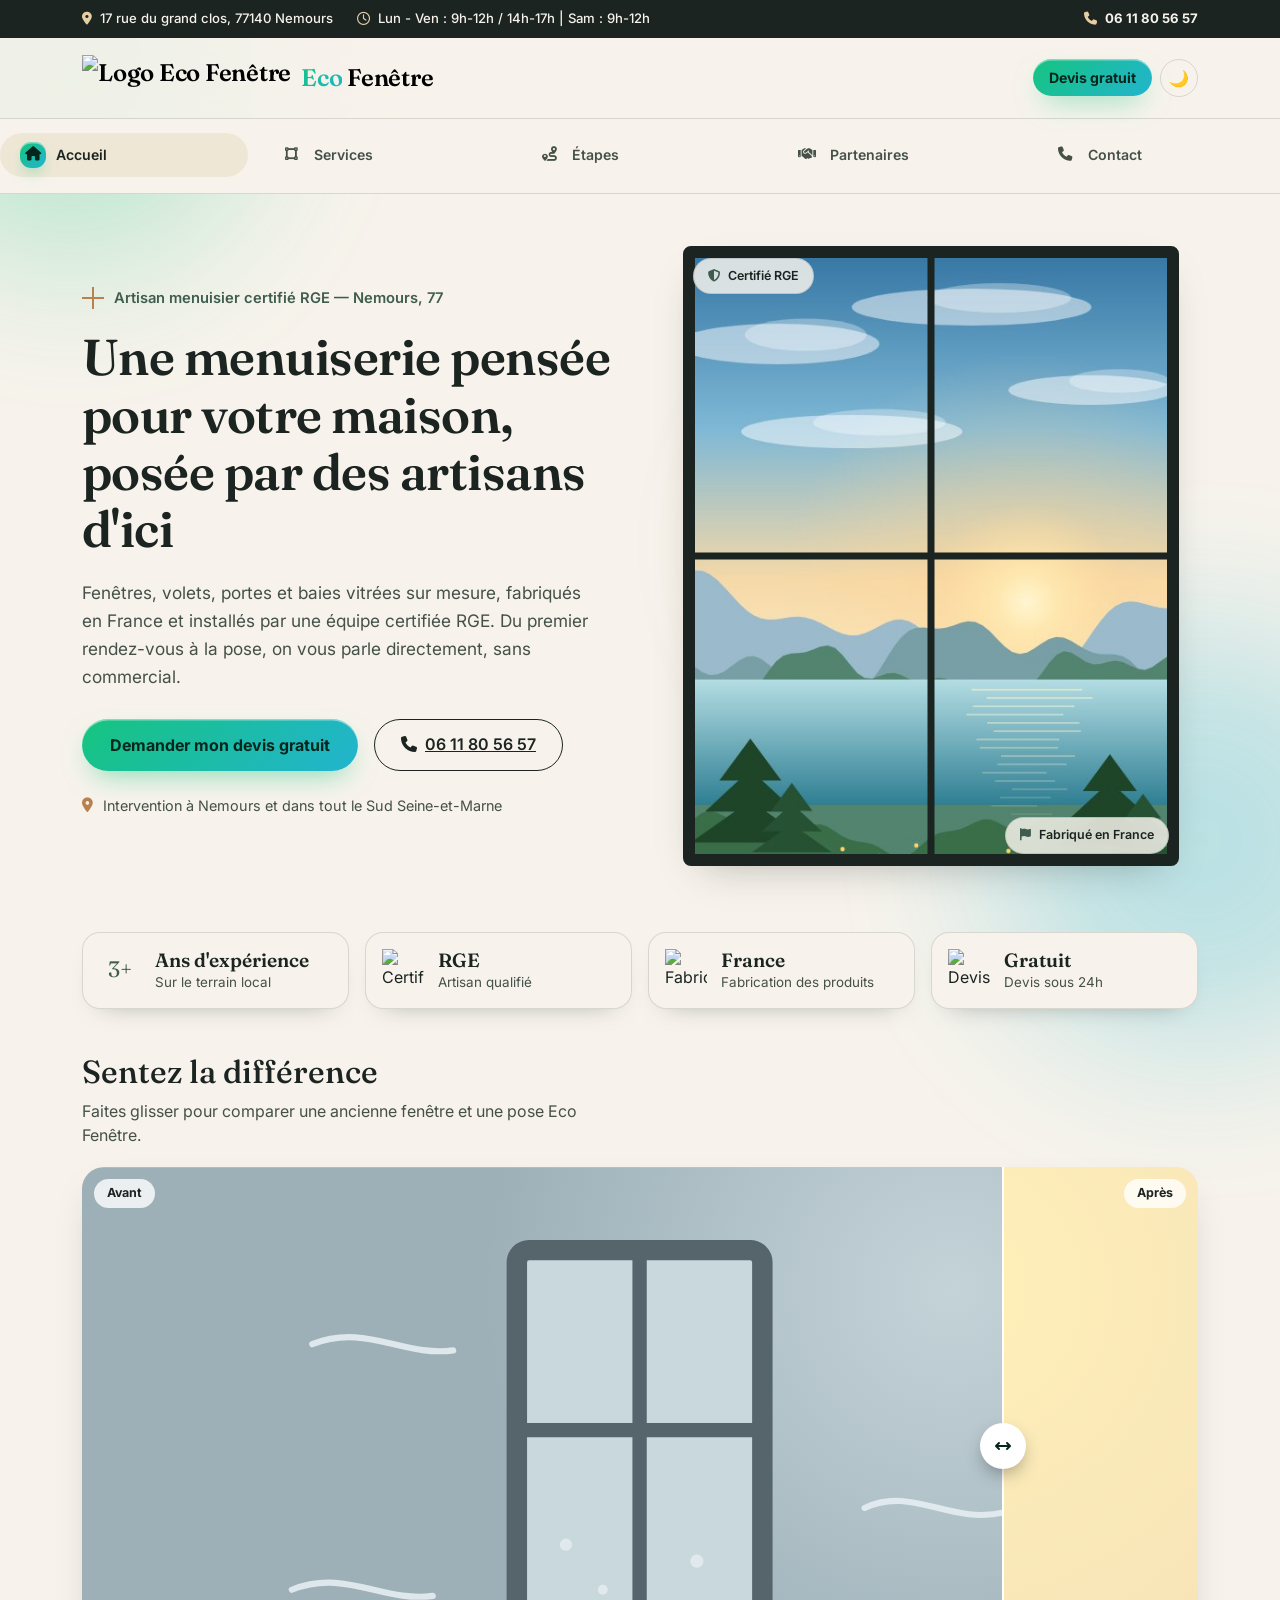
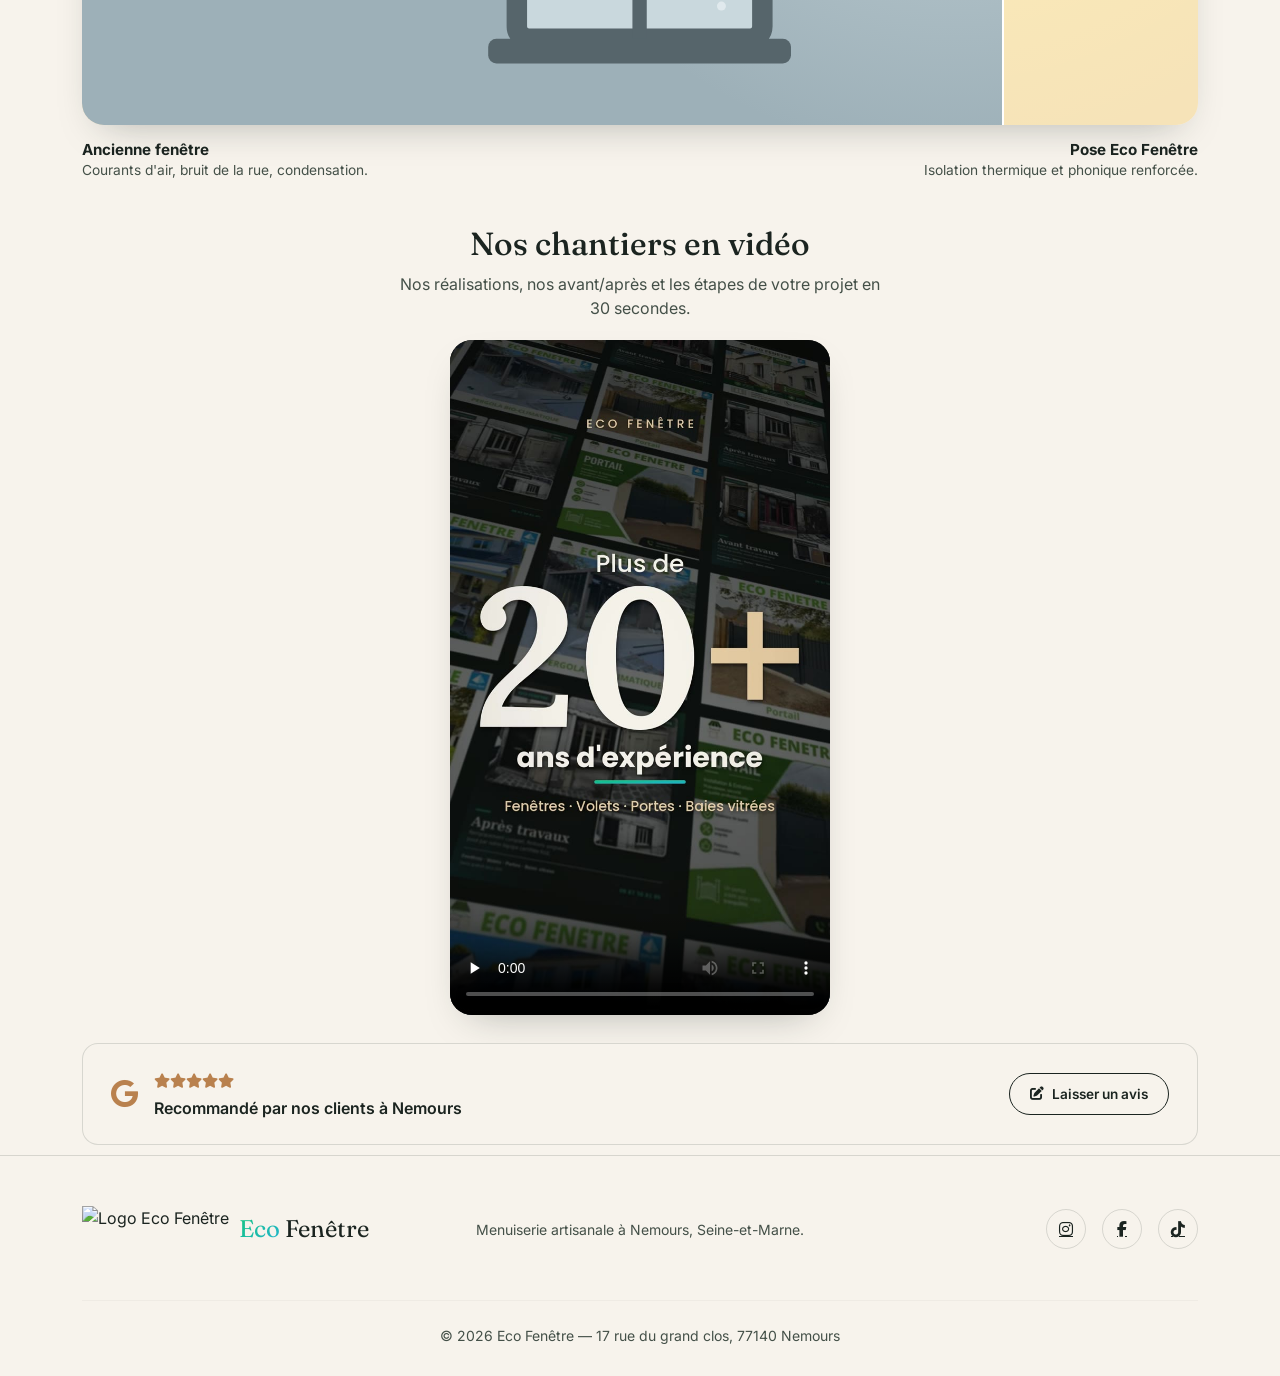
==== commit 63504cd7: "Update index.html" ====
--- a/index.html
+++ b/index.html
@@ -1,272 +1,1388 @@
 <!DOCTYPE html>
-<html lang="fr">
+<html lang="fr" data-bs-theme="light">
 <head>
     <meta charset="UTF-8">
-    <meta name="viewport" content="width=device-width, initial-scale=1.0">
-    <title>Eco Fenêtre | Votre Artisan Menuisier dans le 77</title>
-    <meta name="description" content="Pose de fenêtres, portes et baies vitrées sur Nemours et le sud 77. Artisan certifié RGE, sans intermédiaire.">
+    <meta name="viewport" content="width=device-width, initial-scale=1.0, viewport-fit=cover">
+
+    <title>Eco Fenêtre | Menuiserie & Rénovation Sur-Mesure à Nemours (77)</title>
+    <meta name="description" content="Artisan menuisier certifié RGE à Nemours, Seine-et-Marne. Vente et pose de fenêtres, volets, portes et baies vitrées sur-mesure. Devis gratuit sous 24h & garantie décennale.">
+    <meta name="robots" content="index, follow">
+    <meta property="og:title" content="Eco Fenêtre | Menuiserie & Rénovation Sur-Mesure à Nemours (77)">
+    <meta property="og:description" content="Artisan certifié RGE pour vos fenêtres, volets et menuiseries sur-mesure à Nemours et dans le Sud Seine-et-Marne. Devis gratuit sous 24h.">
+    <meta property="og:type" content="website">
+    <meta property="og:url" content="https://ecofenetre.fr">
+
+    <link rel="icon" type="image/png" href="images/favicon.jpeg">
+
+    <script>document.documentElement.classList.add('js');</script>
+
+    <link href="https://cdn.jsdelivr.net/npm/bootstrap@5.3.0/dist/css/bootstrap.min.css" rel="stylesheet">
+    <link rel="stylesheet" href="https://cdnjs.cloudflare.com/ajax/libs/font-awesome/6.4.0/css/all.min.css">
+    <link href="https://fonts.googleapis.com/css2?family=Fraunces:opsz,wght@9..144,400;9..144,500;9..144,600;9..144,700&family=Inter:wght@400;500;600;700&display=swap" rel="stylesheet">
+
     <style>
-        /* --- COULEURS ET DESIGN PREMIUM --- */
         :root {
-            --ink: #1a1a24;
-            --ink-soft: #4a4a5a;
-            --paper: #ffffff;
-            --paper-soft: #f7f5f0; /* Beige très léger */
-            --oak: #c19a6b; /* Couleur bois/or élégante */
-            --oak-dark: #a67c52;
-            --vivid-a: #e63946; /* Rouge dynamique pour l'urgence/action */
-        }
-
-        * {
-            box-sizing: border-box;
-            margin: 0;
-            padding: 0;
-            font-family: 'Helvetica Neue', Arial, sans-serif;
-        }
-
+            --ink: #1B2420;
+            --ink-soft: #445048;
+            --paper: #F7F3EC;
+            --paper-soft: #EFE7D6;
+            --oak: #B9814E;
+            --oak-light: #E7CDA4;
+            --sauge: #3F5D4E;
+            --sauge-light: #6E9280;
+            --glass: #A9C3C6;
+            --vivid-a: #16C47F;
+            --vivid-b: #22B4CF;
+            --vivid-gradient: linear-gradient(135deg, var(--vivid-a), var(--vivid-b));
+            --line: rgba(27, 36, 32, 0.14);
+            --shadow: 0 16px 40px -20px rgba(27, 36, 32, 0.35);
+        }
+        [data-bs-theme="dark"] {
+            --ink: #F3EEE3;
+            --ink-soft: #C9BFAE;
+            --paper: #141813;
+            --paper-soft: #1C2119;
+            --oak: #D9AE79;
+            --oak-light: #8A6A44;
+            --sauge: #85AB94;
+            --sauge-light: #3F5D4E;
+            --glass: #5F7B7E;
+            --vivid-a: #1FE39A;
+            --vivid-b: #34D3EE;
+            --line: rgba(243, 238, 227, 0.14);
+            --shadow: 0 16px 40px -20px rgba(0, 0, 0, 0.7);
+        }
+
+        * { box-sizing: border-box; -webkit-tap-highlight-color: transparent; }
+        html { scroll-behavior: smooth; }
         body {
+            font-family: 'Inter', sans-serif;
             background-color: var(--paper);
             color: var(--ink);
-            line-height: 1.6;
-        }
-
-        /* --- EN-TÊTE --- */
-        header {
-            background-color: var(--ink);
-            color: var(--paper);
-            padding: 15px 5%;
-            display: flex;
-            justify-content: space-between;
-            align-items: center;
-            position: sticky;
-            top: 0;
-            z-index: 100;
-        }
-
-        .logo {
-            font-size: 1.5rem;
-            font-weight: 800;
-            letter-spacing: 1px;
-            color: var(--oak);
-        }
-
-        .logo span {
-            color: var(--paper);
-        }
-
-        .contact-header {
-            font-weight: 600;
-            font-size: 1.1rem;
-        }
-
-        /* --- SECTION HERO (Haut de page) --- */
-        .hero {
-            background-color: var(--paper-soft);
-            padding: 80px 5%;
-            text-align: center;
-            border-bottom: 4px solid var(--oak);
-        }
-
-        .hero h1 {
-            font-size: 3rem;
-            line-height: 1.2;
-            margin-bottom: 20px;
-            color: var(--ink);
-        }
-
-        .hero p {
-            font-size: 1.2rem;
-            color: var(--ink-soft);
-            max-width: 800px;
-            margin: 0 auto 30px auto;
-        }
-
-        .btn-primary {
-            background-color: var(--oak);
-            color: var(--paper);
-            padding: 15px 35px;
-            text-decoration: none;
-            font-weight: bold;
-            font-size: 1.1rem;
-            border-radius: 4px;
-            display: inline-block;
-            transition: background 0.3s ease;
-            text-transform: uppercase;
-        }
-
-        .btn-primary:hover {
-            background-color: var(--oak-dark);
-        }
-
-        /* --- BANDEAU DE RÉASSURANCE --- */
-        .trust-bar {
-            display: flex;
-            justify-content: center;
-            gap: 40px;
-            flex-wrap: wrap;
-            padding: 20px 5%;
-            background-color: var(--ink);
-            color: var(--paper);
-            font-weight: bold;
-            font-size: 0.9rem;
-        }
-
-        /* --- SECTION SERVICES --- */
-        .services {
-            padding: 80px 5%;
-        }
-
-        .section-title {
-            text-align: center;
-            font-size: 2.2rem;
-            margin-bottom: 50px;
+            transition: background-color 0.4s ease, color 0.4s ease;
+            padding-bottom: 88px;
             position: relative;
-        }
-
-        .section-title::after {
-            content: '';
-            width: 60px;
-            height: 3px;
-            background-color: var(--oak);
-            display: block;
-            margin: 15px auto 0;
-        }
-
-        .grid-3 {
-            display: grid;
-            grid-template-columns: repeat(auto-fit, minmax(300px, 1fr));
-            gap: 30px;
-        }
-
-        .card {
-            background: var(--paper-soft);
-            padding: 30px;
-            border-radius: 8px;
-            border-top: 4px solid var(--oak);
-        }
-
-        .card h3 {
-            margin-bottom: 15px;
-            font-size: 1.3rem;
-        }
-
-        /* --- SECTION HISTOIRE / PATRON --- */
-        .histoire {
-            background-color: var(--ink);
-            color: var(--paper);
-            padding: 80px 5%;
-        }
-
-        .histoire-content {
-            max-width: 900px;
-            margin: 0 auto;
-            text-align: center;
-        }
-
-        .histoire-content h2 {
-            font-size: 2rem;
-            margin-bottom: 20px;
-            color: var(--oak);
-        }
-
-        .histoire-content p {
-            font-size: 1.1rem;
-            margin-bottom: 20px;
-            opacity: 0.9;
-        }
-
-        /* --- FOOTER / CONTACT --- */
-        footer {
-            padding: 60px 5%;
-            background-color: var(--paper-soft);
-            display: grid;
-            grid-template-columns: repeat(auto-fit, minmax(250px, 1fr));
-            gap: 30px;
-            border-top: 1px solid #ddd;
-        }
-
-        .footer-bloc h4 {
-            color: var(--oak);
-            margin-bottom: 15px;
-            font-size: 1.2rem;
-        }
-
-        .footer-bloc p {
-            margin-bottom: 10px;
-            color: var(--ink-soft);
-            font-weight: 500;
+            overflow-x: hidden;
+        }
+        @media (min-width: 992px) { body { padding-bottom: 0; } }
+
+        h1, h2, h3, .display-font { font-family: 'Fraunces', serif; }
+        a { color: inherit; }
+        .text-muted-soft { color: var(--ink-soft); }
+        .section-divider { border: none; border-top: 1px solid var(--line); margin: 0; }
+        .container-narrow { max-width: 700px; }
+
+        .cross-mark { position: relative; width: 22px; height: 22px; flex-shrink: 0; }
+        .cross-mark::before, .cross-mark::after { content: ""; position: absolute; background: var(--oak); }
+        .cross-mark::before { top: 50%; left: 0; right: 0; height: 2px; transform: translateY(-50%); }
+        .cross-mark::after { left: 50%; top: 0; bottom: 0; width: 2px; transform: translateX(-50%); }
+
+        :focus-visible { outline: 2px solid var(--sauge); outline-offset: 3px; }
+
+        /* ============ FOND ANIME ============ */
+        .bg-blob {
+            position: fixed;
+            border-radius: 50%;
+            filter: blur(80px);
+            opacity: 0.28;
+            z-index: -1;
+            animation: floatBlob 20s ease-in-out infinite alternate;
+            will-change: transform;
+        }
+        [data-bs-theme="dark"] .bg-blob { opacity: 0.16; }
+        .bg-blob-1 { width: 360px; height: 360px; background: var(--vivid-a); top: -100px; left: -110px; }
+        .bg-blob-2 { width: 420px; height: 420px; background: var(--vivid-b); bottom: -150px; right: -130px; animation-duration: 24s; }
+        .bg-blob-3 { width: 280px; height: 280px; background: var(--oak); top: 45%; left: 60%; animation-duration: 28s; opacity: 0.16; }
+        @keyframes floatBlob { from { transform: translate(0,0) scale(1); } to { transform: translate(45px,-35px) scale(1.1); } }
+        @media (max-width: 991px) { .bg-blob { filter: blur(60px); } }
+        @media (prefers-reduced-motion: reduce) { .bg-blob { animation: none; } }
+
+        /* ============ TOP BAR ============ */
+        .top-header { background-color: var(--ink); color: var(--paper); font-size: 0.82rem; font-weight: 500; padding: 9px 0; }
+        [data-bs-theme="dark"] .top-header { background-color: #0B0E0B; }
+        .top-header a { text-decoration: none; }
+        .top-header a:hover { color: var(--oak-light); }
+        .top-header i { color: var(--oak-light); }
+
+        /* ============ NAVBAR ============ */
+        .navbar-premium {
+            background: rgba(247, 243, 236, 0.86) !important;
+            backdrop-filter: blur(14px);
+            -webkit-backdrop-filter: blur(14px);
+            border-bottom: 1px solid var(--line);
+            padding: 12px 0;
+        }
+        [data-bs-theme="dark"] .navbar-premium { background: rgba(20, 24, 19, 0.86) !important; }
+        .nav-logo { height: 46px; width: auto; margin-right: 10px; }
+        .navbar-brand { font-family: 'Fraunces', serif; font-weight: 600; letter-spacing: -0.01em; }
+        .brand-oak {
+            background: var(--vivid-gradient);
+            -webkit-background-clip: text;
+            background-clip: text;
+            color: transparent;
+        }
+
+        .btn-theme {
+            background: none; border: 1px solid var(--line); border-radius: 50%;
+            width: 38px; height: 38px; display: inline-flex; align-items: center; justify-content: center;
+            color: var(--ink); transition: border-color 0.2s ease, transform .2s ease;
+        }
+        .btn-theme:hover { border-color: var(--oak); }
+        .btn-theme:active { transform: scale(0.9); }
+
+        /* ============ BOUTONS ============ */
+        .btn-primary-eco {
+            position: relative; overflow: hidden;
+            background: var(--vivid-gradient);
+            color: #05261c; font-weight: 700; border: none; border-radius: 50px;
+            padding: 14px 28px;
+            box-shadow: 0 12px 28px -10px rgba(22, 196, 127, 0.55), inset 0 1.5px 0 rgba(255,255,255,0.45);
+            transition: transform 0.22s ease, box-shadow 0.22s ease;
+        }
+        .btn-primary-eco::before {
+            content: ""; position: absolute; top: 0; left: -60%; width: 40%; height: 100%;
+            background: linear-gradient(120deg, transparent, rgba(255,255,255,0.65), transparent);
+            transform: skewX(-20deg); transition: left 0.65s ease;
+        }
+        .btn-primary-eco:hover { transform: translateY(-2px); box-shadow: 0 16px 34px -8px rgba(22, 196, 127, 0.65), inset 0 1.5px 0 rgba(255,255,255,0.45); }
+        .btn-primary-eco:hover::before { left: 130%; }
+        .btn-primary-eco:active { transform: scale(0.96); }
+
+        .btn-outline-eco {
+            background: transparent; border: 1.5px solid var(--ink); color: var(--ink);
+            font-weight: 600; border-radius: 50px; padding: 12.5px 26px;
+            transition: all 0.25s ease;
+        }
+        .btn-outline-eco:hover { background: var(--ink); color: var(--paper); transform: translateY(-2px); }
+        .btn-outline-eco:active { transform: scale(0.96); }
+        .btn-sm-eco { padding: 10px 18px; font-size: 0.88rem; }
+
+        /* ============ BOUTON APPEL FLOTTANT (mobile) ============ */
+        .fab-call {
+            position: fixed; right: 16px; bottom: calc(86px + env(safe-area-inset-bottom, 0px)); z-index: 1040;
+            width: 56px; height: 56px; border-radius: 50%;
+            display: flex; align-items: center; justify-content: center;
+            background: var(--vivid-gradient); color: #05261c; font-size: 1.25rem; text-decoration: none;
+            box-shadow: 0 14px 26px -8px rgba(22, 196, 127, 0.7), inset 0 2px 0 rgba(255,255,255,0.5), inset 0 -6px 10px rgba(0,60,40,0.18);
+            transition: transform .2s ease;
+        }
+        .fab-call:active { transform: scale(0.92); }
+        .fab-call::after {
+            content: ""; position: absolute; inset: 0; border-radius: 50%;
+            border: 2px solid var(--vivid-a); animation: fabPulse 2.8s ease-out infinite;
+        }
+        @keyframes fabPulse { 0% { transform: scale(1); opacity: .8; } 70%, 100% { transform: scale(1.6); opacity: 0; } }
+        body[data-tab="contact"] .fab-call { display: none; }
+        @media (min-width: 992px) { .fab-call { display: none; } }
+        @media (prefers-reduced-motion: reduce) { .fab-call::after { animation: none; opacity: 0; } }
+
+        /* ============ TAB BAR ============ */
+        .tab-bar {
+            position: fixed; bottom: 0; left: 0; right: 0; z-index: 1050;
+            display: flex; justify-content: space-around; align-items: center;
+            background: rgba(247, 243, 236, 0.94);
+            backdrop-filter: blur(16px); -webkit-backdrop-filter: blur(16px);
+            border-top: 1px solid var(--line);
+            padding: 8px 4px calc(8px + env(safe-area-inset-bottom, 0px));
+        }
+        [data-bs-theme="dark"] .tab-bar { background: rgba(20, 24, 19, 0.94); }
+
+        .tab-btn {
+            display: flex; flex-direction: column; align-items: center; gap: 3px;
+            background: none; border: none; color: var(--ink-soft);
+            font-size: 0.66rem; font-weight: 600; padding: 4px 8px; border-radius: 14px;
+            transition: color 0.25s ease; flex: 1; max-width: 90px;
+        }
+        .tab-btn:active { transform: scale(0.93); }
+        .tab-icon-wrap {
+            display: flex; align-items: center; justify-content: center;
+            width: 34px; height: 34px; border-radius: 11px; font-size: 1.05rem;
+            transition: all 0.3s cubic-bezier(.5,-0.2,.3,1.4); color: var(--ink-soft);
+        }
+        .tab-btn.active { color: var(--ink); }
+        .tab-btn.active .tab-icon-wrap {
+            background: var(--vivid-gradient); color: #05261c;
+            box-shadow: 0 8px 16px -6px rgba(22, 196, 127, 0.6), inset 0 1.5px 0 rgba(255,255,255,0.45);
+            transform: translateY(-3px);
+        }
+        .tab-label { transition: color 0.25s ease; }
+
+        @media (min-width: 992px) {
+            .tab-bar {
+                position: static; flex-direction: row; justify-content: center; gap: 10px;
+                background: var(--paper); border-top: none; border-bottom: 1px solid var(--line);
+                padding: 14px 0 16px; backdrop-filter: none;
+            }
+            .tab-btn { flex-direction: row; gap: 10px; padding: 9px 20px; max-width: none; border-radius: 40px; }
+            .tab-btn.active { background: var(--paper-soft); }
+            .tab-icon-wrap { width: 26px; height: 26px; font-size: 0.9rem; }
+            .tab-btn.active .tab-icon-wrap { transform: none; }
+            .tab-label { font-size: 0.88rem; }
+        }
+
+        /* ============ TAB PANELS ============ */
+        .tab-panel { display: none; }
+        .tab-panel.active { display: block; animation: panelIn 0.5s cubic-bezier(.2,.7,.3,1); }
+        @keyframes panelIn { from { opacity: 0; transform: translateY(16px); } to { opacity: 1; transform: translateY(0); } }
+        @media (prefers-reduced-motion: reduce) { .tab-panel.active { animation: none; } }
+
+        /* ============ APPARITION PROGRESSIVE (services + étapes) ============ */
+        .js .reveal {
+            opacity: 0; transform: perspective(900px) translateY(24px) rotateX(8deg);
+            transition: opacity .7s ease, transform .8s cubic-bezier(.2,.7,.2,1);
+        }
+        .js .reveal.in { opacity: 1; transform: none; }
+        @media (prefers-reduced-motion: reduce) { .js .reveal { opacity: 1; transform: none; transition: none; } }
+
+        /* ============ HERO ============ */
+        .hero { padding: 44px 0 40px; }
+        .hero-kicker { display: flex; align-items: center; gap: 10px; color: var(--sauge); font-weight: 600; font-size: 0.92rem; margin-bottom: 20px; }
+        [data-bs-theme="dark"] .hero-kicker { color: var(--glass); }
+        .hero h1 { font-size: clamp(1.9rem, 4.4vw, 3.15rem); font-weight: 600; line-height: 1.14; letter-spacing: -0.01em; margin-bottom: 20px; }
+        .hero-lead { font-size: 1.08rem; line-height: 1.62; color: var(--ink-soft); max-width: 46ch; margin-bottom: 28px; }
+        .hero-zone { display: flex; align-items: center; gap: 10px; margin-top: 24px; font-size: 0.9rem; color: var(--ink-soft); }
+        .hero-zone i { color: var(--oak); }
+
+        /* Scène 3D de la fenêtre */
+        .hero-window-wrap { margin-top: 8px; }
+        .stage-box {
+            position: relative; aspect-ratio: 4/5; max-height: 620px; margin: 0 auto; border-radius: 22px;
+            background: radial-gradient(circle at 50% 46%, rgba(34,180,207,0.22), rgba(22,196,127,0.08) 48%, transparent 72%);
+        }
+        .stage-canvas { position: absolute; inset: 0; opacity: 0; transition: opacity .9s ease; z-index: 2; }
+        .stage-canvas canvas { display: block; width: 100%; height: 100%; cursor: grab; }
+        .stage-canvas canvas:active { cursor: grabbing; }
+        .has-3d .stage-canvas { opacity: 1; }
+        .has-3d .hero-window-frame.fallback { opacity: 0; visibility: hidden; transition: opacity .6s ease, visibility 0s .6s; }
+
+        .float-badge {
+            position: absolute; z-index: 3; pointer-events: none;
+            display: inline-flex; align-items: center; gap: 8px; padding: 8px 14px; border-radius: 40px;
+            background: rgba(247, 243, 236, 0.84); backdrop-filter: blur(10px); -webkit-backdrop-filter: blur(10px);
+            border: 1px solid var(--line); box-shadow: var(--shadow);
+            font-size: 0.78rem; font-weight: 600; color: var(--ink);
+            animation: floaty 6s ease-in-out infinite alternate;
+        }
+        [data-bs-theme="dark"] .float-badge { background: rgba(20, 24, 19, 0.8); }
+        .float-badge i { color: var(--sauge); }
+        [data-bs-theme="dark"] .float-badge i { color: var(--vivid-a); }
+        .fb-1 { top: 12px; left: 10px; }
+        .fb-2 { bottom: 12px; right: 10px; animation-delay: -3s; }
+        @keyframes floaty { from { transform: translateY(0); } to { transform: translateY(-7px); } }
+        @media (prefers-reduced-motion: reduce) { .float-badge { animation: none; } }
+
+        .stage-hint { text-align: center; font-size: 0.82rem; color: var(--ink-soft); margin: 12px 0 0; }
+        .stage-ui { margin-top: 14px; display: flex; flex-direction: column; gap: 14px; }
+        .finish-row { display: flex; align-items: center; justify-content: space-between; gap: 12px; flex-wrap: wrap; }
+        .finish-label { font-size: 0.9rem; color: var(--ink-soft); }
+        .finish-label strong { color: var(--ink); font-weight: 600; }
+        .swatches { display: flex; gap: 12px; }
+        .sw {
+            width: 36px; height: 36px; border-radius: 50%; background: var(--c); border: 2px solid var(--line); padding: 0;
+            box-shadow: inset 0 2px 3px rgba(255,255,255,0.35), inset 0 -4px 6px rgba(0,0,0,0.18);
+            transition: transform .2s ease, box-shadow .2s ease;
+        }
+        .sw[aria-pressed="true"] { transform: scale(1.1); box-shadow: 0 0 0 2px var(--paper), 0 0 0 4px var(--sauge), inset 0 2px 3px rgba(255,255,255,0.35), inset 0 -4px 6px rgba(0,0,0,0.18); }
+        .stage-actions { display: flex; gap: 10px; flex-wrap: wrap; }
+        .stage-actions .btn-sm-eco { flex: 1 1 150px; }
+
+        /* Version de secours (sans 3D) : la fenêtre CSS d'origine */
+        .hero-window-frame {
+            position: absolute; inset: 0; width: 100%; border-radius: 8px; overflow: hidden;
+            border: 12px solid var(--ink); box-shadow: var(--shadow); perspective: 1400px;
+        }
+        .hero-scene {
+            position: absolute; inset: 0;
+            background:
+                radial-gradient(circle at 74% 18%, #FCE7B0 0%, rgba(252,231,176,0) 32%),
+                linear-gradient(180deg, #CDE7E4 0%, #B7D9D1 38%, #DCCB9C 78%, #C9AE79 100%);
+        }
+        .hero-scene::before {
+            content: ""; position: absolute; left: -10%; right: -10%; bottom: 0; height: 34%;
+            background: var(--sauge); opacity: 0.85;
+            clip-path: polygon(0% 60%, 18% 30%, 34% 55%, 52% 20%, 68% 48%, 86% 15%, 100% 42%, 100% 100%, 0% 100%);
+        }
+        .hero-scene.painted::before { display: none; }
+        .hero-shine {
+            position: absolute; top: 0; bottom: 0; width: 35%; z-index: 7; pointer-events: none;
+            background: linear-gradient(100deg, transparent, rgba(255,255,255,0.55), transparent);
+            transform: translateX(-160%); animation: shine 5.5s ease-in-out infinite; animation-delay: 2.4s;
+            mix-blend-mode: overlay;
+        }
+        @keyframes shine { 0%, 58% { transform: translateX(-160%); } 100% { transform: translateX(260%); } }
+        .mullion-v, .mullion-h { position: absolute; background: var(--ink); z-index: 4; }
+        .mullion-v { left: 50%; top: 0; bottom: 0; width: 7px; transform: translateX(-50%); }
+        .mullion-h { top: 50%; left: 0; right: 0; height: 7px; transform: translateY(-50%); }
+        .shutter {
+            position: absolute; top: 0; bottom: 0; width: 50%; z-index: 6;
+            background: repeating-linear-gradient(var(--oak) 0px, var(--oak) 15%, #A06F3E 15%, #A06F3E 17%);
+            box-shadow: inset 0 0 0 3px rgba(0,0,0,0.08);
+        }
+        .shutter-left { left: 0; transform-origin: left center; animation: openLeft 1.3s cubic-bezier(.65,0,.25,1) 0.35s both; }
+        .shutter-right { right: 0; transform-origin: right center; animation: openRight 1.3s cubic-bezier(.65,0,.25,1) 0.35s both; }
+        @keyframes openLeft { 0% { transform: rotateY(0deg); } 100% { transform: rotateY(-112deg); box-shadow: none; } }
+        @keyframes openRight { 0% { transform: rotateY(0deg); } 100% { transform: rotateY(112deg); box-shadow: none; } }
+        @media (prefers-reduced-motion: reduce) {
+            .shutter-left, .shutter-right { animation: none; transform: rotateY(112deg); opacity: 0; }
+            .hero-shine { animation: none; opacity: 0; }
+        }
+
+        /* ============ STATS ============ */
+        .stats-row { padding: 26px 0 10px; }
+        .stat-block {
+            display: flex; align-items: center; gap: 14px; padding: 16px; height: 100%;
+            border-radius: 18px; background: var(--paper); border: 1px solid var(--line);
+            box-shadow: 0 12px 26px -20px rgba(27, 36, 32, 0.5); transition: border-color .25s ease;
+        }
+        .stat-block:hover { border-color: var(--oak); }
+        .stat-img-wrapper { width: 42px; height: 42px; flex-shrink: 0; display: flex; align-items: center; justify-content: center; }
+        .stat-img-wrapper img { max-width: 100%; max-height: 100%; object-fit: contain; }
+        .stat-block h3 { font-size: 1.2rem; margin: 0; font-weight: 600; }
+        .stat-block p { margin: 0; font-size: 0.84rem; color: var(--ink-soft); }
+
+        /* ============ AVANT / APRES ============ */
+        .compare { margin-top: 44px; }
+        .compare h2 { font-size: clamp(1.5rem, 3vw, 2rem); margin-bottom: 8px; }
+        .compare > p { color: var(--ink-soft); max-width: 50ch; margin-bottom: 20px; }
+        .cmp-box {
+            position: relative; aspect-ratio: 4/3; border-radius: 22px; overflow: hidden; touch-action: pan-y;
+            cursor: ew-resize; user-select: none; -webkit-user-select: none; box-shadow: var(--shadow);
+        }
+        @media (min-width: 768px) { .cmp-box { aspect-ratio: 16/8; } }
+        .cmp-layer { position: absolute; inset: 0; display: flex; align-items: center; justify-content: center; }
+        .cmp-after { background: radial-gradient(circle at 78% 22%, #FFF0B8, transparent 48%), #F6E3B8; color: #B9814E; --gf: #FFF6D8; }
+        .cmp-before { background: radial-gradient(circle at 78% 22%, #C4D3D8, transparent 48%), #9DB0B8; color: #56656B; --gf: #C9D8DD; }
+        .cmp-win { height: 88%; width: auto; overflow: visible; pointer-events: none; }
+        .cmp-tag {
+            position: absolute; top: 12px; padding: 5px 13px; border-radius: 30px; font-size: 0.78rem; font-weight: 700;
+            background: rgba(255,255,255,0.8); color: #1B2420; pointer-events: none;
+        }
+        .cmp-before .cmp-tag { left: 12px; }
+        .cmp-after .cmp-tag { right: 12px; }
+        .wind { stroke-dasharray: 70 220; animation: windMove 2.8s linear infinite; }
+        .wind.w2 { animation-delay: -1s; } .wind.w3 { animation-delay: -1.9s; }
+        @keyframes windMove { from { stroke-dashoffset: 290; } to { stroke-dashoffset: 0; } }
+        .sunpatch { animation: pulseLight 4s ease-in-out infinite alternate; }
+        @keyframes pulseLight { from { opacity: .35; } to { opacity: .75; } }
+        @media (prefers-reduced-motion: reduce) { .wind, .sunpatch { animation: none; } }
+        .cmp-handle { position: absolute; top: 0; bottom: 0; left: 50%; width: 2px; background: #fff; transform: translateX(-1px); pointer-events: none; }
+        .cmp-handle span {
+            position: absolute; top: 50%; left: 50%; width: 46px; height: 46px; margin: -23px 0 0 -23px; border-radius: 50%;
+            background: #fff; color: #05261c; display: flex; align-items: center; justify-content: center;
+            box-shadow: 0 8px 20px -6px rgba(0,0,0,0.45);
+        }
+        .cmp-captions { display: flex; justify-content: space-between; gap: 16px; margin-top: 14px; }
+        .cmp-captions div { flex: 1; font-size: 0.86rem; color: var(--ink-soft); line-height: 1.45; }
+        .cmp-captions strong { display: block; color: var(--ink); font-size: 0.95rem; }
+        .cmp-captions div:last-child { text-align: right; }
+
+        /* ============ VIDEO ============ */
+        .video-block { margin-top: 44px; text-align: center; }
+        .video-block h2 { font-size: clamp(1.5rem, 3vw, 2rem); margin-bottom: 8px; }
+        .video-block > p { color: var(--ink-soft); max-width: 50ch; margin: 0 auto 20px; }
+        .video-frame { max-width: 380px; margin: 0 auto; aspect-ratio: 9/16; border-radius: 22px; overflow: hidden; box-shadow: var(--shadow); background: #0b0e0b; }
+        .video-frame video { width: 100%; height: 100%; object-fit: cover; display: block; }
+
+        /* ============ AVIS GOOGLE ============ */
+        .review-strip {
+            display: flex; align-items: center; justify-content: space-between; flex-wrap: wrap; gap: 16px;
+            padding: 24px 28px; border: 1px solid var(--line); border-radius: 16px; background: var(--paper);
+            margin-top: 28px;
+        }
+        .review-stars i { color: var(--oak); font-size: 0.9rem; }
+        .btn-review {
+            background: transparent; border: 1.5px solid var(--ink); color: var(--ink); font-weight: 600;
+            font-size: 0.85rem; padding: 10px 20px; border-radius: 50px; text-decoration: none;
+            display: inline-flex; align-items: center; gap: 8px; transition: all 0.2s ease;
+        }
+        .btn-review:hover { background: var(--sauge); border-color: var(--sauge); color: var(--paper); }
+        .btn-review:active { transform: scale(0.95); }
+
+        /* ============ SECTIONS GENERIQUES ============ */
+        .panel-section { padding: 44px 0 60px; }
+        .panel-heading { margin-bottom: 34px; }
+        .panel-heading h2 { font-size: clamp(1.7rem, 3.4vw, 2.3rem); margin-bottom: 10px; }
+        .panel-heading p { color: var(--ink-soft); max-width: 46ch; margin: 0; }
+
+        /* ============ SERVICES (cartes en relief) ============ */
+        .svc { position: relative; }
+        .svc::before {
+            content: ""; position: absolute; inset: 10px -8px -10px 8px; border-radius: 22px;
+            background: var(--paper-soft); border: 1px solid var(--line);
+        }
+        .svc-card {
+            position: relative; height: 100%; padding: 26px 24px; border-radius: 22px;
+            background: var(--paper); border: 1px solid var(--line); box-shadow: var(--shadow);
+            transition: transform .2s ease;
+        }
+        .svc-card:active { transform: translate(2px, 2px); }
+        .svc-tile {
+            width: 60px; height: 60px; border-radius: 18px; margin-bottom: 18px;
+            display: flex; align-items: center; justify-content: center;
+            background: var(--vivid-gradient); color: #05261c;
+            box-shadow: inset 0 1.5px 0 rgba(255,255,255,0.6), inset 0 -8px 14px rgba(0,60,40,0.16), 0 12px 20px -10px rgba(22,196,127,0.7);
+        }
+        .svc-tile svg { width: 32px; height: 32px; }
+        .svc-card h3 { font-size: 1.2rem; font-weight: 600; margin-bottom: 8px; }
+        .svc-card p { color: var(--ink-soft); font-size: 0.94rem; line-height: 1.6; margin: 0; }
+
+        /* ============ ETAPES (frise) ============ */
+        .process-step { position: relative; display: flex; gap: 18px; padding: 0 0 32px; }
+        .process-step:last-child { padding-bottom: 0; }
+        .process-num {
+            position: relative; z-index: 1; width: 46px; height: 46px; border-radius: 50%; flex-shrink: 0;
+            display: flex; align-items: center; justify-content: center;
+            font-family: 'Fraunces', serif; font-size: 1.05rem; color: var(--oak);
+            background: var(--paper); border: 2px solid var(--oak);
+            transition: background .5s ease .2s, color .5s ease .2s, border-color .5s ease .2s, transform .7s cubic-bezier(.3,1.7,.5,1) .2s;
+        }
+        .process-step::before {
+            content: ""; position: absolute; left: 22px; top: 46px; bottom: 0; width: 2px;
+            background: linear-gradient(var(--oak), var(--line));
+            transform: scaleY(0); transform-origin: top; transition: transform .8s ease .35s;
+        }
+        .process-step:last-child::before { display: none; }
+        .js .process-step:not(.in) .process-num { transform: scale(.7); }
+        .process-step.in::before { transform: scaleY(1); }
+        .process-step.in .process-num {
+            background: var(--vivid-gradient); border-color: transparent; color: #05261c;
+            box-shadow: inset 0 1.5px 0 rgba(255,255,255,0.5), 0 10px 18px -8px rgba(22,196,127,0.6);
+        }
+        .process-step h3 { font-size: 1.08rem; font-weight: 600; margin: 8px 0 5px; }
+        .process-step p { color: var(--ink-soft); margin: 0; font-size: 0.92rem; line-height: 1.55; }
+        @media (prefers-reduced-motion: reduce) { .process-step::before { transition: none; transform: scaleY(1); } }
+
+        /* ============ RESEAUX + PARTENAIRES ============ */
+        .social-card {
+            border: 1px solid var(--line); border-radius: 14px; padding: 28px; height: 100%;
+            transition: border-color 0.25s ease, transform 0.25s ease; text-decoration: none; color: var(--ink); display: block;
+        }
+        .social-card:hover { border-color: var(--oak); transform: translateY(-4px); color: var(--ink); }
+        .social-card:active { transform: scale(0.97); }
+        .social-card i.icon-social {
+            font-size: 1.4rem; margin-bottom: 14px; width: 46px; height: 46px; display: flex;
+            align-items: center; justify-content: center; border-radius: 12px; background: var(--vivid-gradient); color: #05261c;
+            box-shadow: inset 0 1.5px 0 rgba(255,255,255,0.5), inset 0 -6px 10px rgba(0,60,40,0.14);
+        }
+        .social-card h3 { font-size: 1.08rem; font-weight: 600; margin-bottom: 6px; }
+        .social-card p { color: var(--ink-soft); font-size: 0.9rem; margin: 0; }
+
+        .partner-tile {
+            display: flex; align-items: center; justify-content: center; height: 84px; padding: 12px;
+            border: 1px solid var(--line); border-radius: 10px; background: var(--paper);
+            filter: grayscale(45%); opacity: 0.85; transition: all 0.25s ease;
+        }
+        .partner-tile:hover { filter: none; opacity: 1; border-color: var(--oak); transform: translateY(-3px); }
+        .partner-logo { max-height: 40px; max-width: 85%; object-fit: contain; }
+
+        /* ============ CONTACT ============ */
+        .contact-banner {
+            background: var(--vivid-gradient); color: #05261c; border-radius: 18px;
+            padding: 26px 28px; margin-bottom: 28px; display: flex; align-items: center; gap: 16px;
+            box-shadow: 0 18px 34px -18px rgba(22,196,127,0.7), inset 0 1.5px 0 rgba(255,255,255,0.45);
+        }
+        .contact-banner i { font-size: 1.6rem; }
+        .contact-banner h3 { margin: 0 0 2px; font-size: 1.15rem; font-weight: 700; }
+        .contact-banner p { margin: 0; font-size: 0.88rem; opacity: 0.85; }
+        .finish-note {
+            border: 1.5px solid var(--sauge); border-radius: 14px; padding: 14px 18px; margin: -10px 0 20px;
+            font-size: 0.92rem; background: var(--paper-soft);
+        }
+
+        .contact-line {
+            border: 1px solid var(--line); border-radius: 14px; padding: 20px; margin-bottom: 12px;
+            text-decoration: none; color: var(--ink); display: flex; align-items: center; gap: 16px;
+            transition: border-color 0.2s ease, background 0.2s ease, transform .2s ease;
+        }
+        .contact-line:hover { border-color: var(--sauge); background: var(--paper-soft); color: var(--ink); }
+        .contact-line:active { transform: scale(0.98); }
+        .contact-line .contact-icon {
+            width: 44px; height: 44px; border-radius: 12px; background: var(--paper-soft);
+            display: flex; align-items: center; justify-content: center; color: var(--sauge); flex-shrink: 0; font-size: 1.05rem;
+        }
+        .contact-line strong { display: block; font-size: 0.98rem; }
+        .contact-line small { color: var(--ink-soft); }
+
+        .hours-card { border: 1px solid var(--line); border-radius: 14px; padding: 20px; margin-top: 8px; }
+        .map-embed { border: 1px solid var(--line); border-radius: 14px; overflow: hidden; margin-top: 24px; }
+        .map-embed iframe { width: 100%; height: 260px; border: 0; display: block; }
+
+        /* ============ FOOTER ============ */
+        footer { padding: 50px 0 30px; border-top: 1px solid var(--line); }
+        .footer-social {
+            width: 40px; height: 40px; border: 1px solid var(--line); border-radius: 50%;
+            display: inline-flex; align-items: center; justify-content: center;
+            transition: border-color 0.2s ease, color 0.2s ease, transform .2s ease;
+        }
+        .footer-social:hover { border-color: var(--oak); color: var(--oak); transform: translateY(-2px); }
+
+        @media (max-width: 991px) {
+            .panel-section { padding: 32px 0 44px; }
+            .hero { padding: 32px 0 32px; }
         }
     </style>
 </head>
 <body>
 
-    <!-- En-tête -->
-    <header>
-        <div class="logo">ECO <span>FENÊTRE</span></div>
-        <div class="contact-header">📞 06 11 80 56 57</div>
-    </header>
-
-    <!-- Haut de page stratégique -->
-    <section class="hero">
-        <h1>L'Excellence de la Menuiserie dans le Sud 77.</h1>
-        <p>Ne payez plus pour des commerciaux. De la fourniture à la pose, confiez vos fenêtres, portes et volets à de vrais artisans de terrain. Un seul interlocuteur, un travail irréprochable.</p>
-        <a href="#contact" class="btn-primary">Demander un devis gratuit</a>
-    </section>
-
-    <!-- Bandeau qui met en confiance tout de suite -->
-    <div class="trust-bar">
-        <span>✅ Qualité Sur-Mesure</span>
-        <span>⭐ Avis Clients 5/5</span>
-        <span>🛠️ +3 Ans d'Expérience Terrain</span>
-        <span>📍 Intervention Nemours & Sud 77</span>
+    <svg width="0" height="0" style="position:absolute" aria-hidden="true" focusable="false">
+        <defs>
+            <symbol id="winSym" viewBox="0 0 200 240">
+                <rect x="40" y="24" width="120" height="190" rx="6" style="fill: var(--gf)" stroke="currentColor" stroke-width="10"/>
+                <path d="M100 24v190M40 112h120" stroke="currentColor" stroke-width="7"/>
+                <rect x="26" y="214" width="148" height="12" rx="4" fill="currentColor"/>
+            </symbol>
+        </defs>
+    </svg>
+
+    <div class="bg-blob bg-blob-1"></div>
+    <div class="bg-blob bg-blob-2"></div>
+    <div class="bg-blob bg-blob-3"></div>
+
+    <div class="top-header d-none d-lg-block">
+        <div class="container d-flex justify-content-between align-items-center">
+            <div class="d-flex align-items-center gap-4">
+                <span><i class="fa-solid fa-location-dot me-2"></i>17 rue du grand clos, 77140 Nemours</span>
+                <span><i class="fa-regular fa-clock me-2"></i>Lun - Ven : 9h-12h / 14h-17h | Sam : 9h-12h</span>
+            </div>
+            <div><a href="tel:0611805657" class="fw-bold"><i class="fa-solid fa-phone me-2"></i>06 11 80 56 57</a></div>
+        </div>
     </div>
 
-    <!-- Nos Savoir-Faire -->
-    <section class="services">
-        <h2 class="section-title">Nos Savoir-Faire</h2>
-        <div class="grid-3">
-            <div class="card">
-                <h3>Fenêtres & Baies Vitrées</h3>
-                <p>Gagnez en confort thermique et phonique. Pose sur-mesure en PVC, Alu ou Bois, avec des finitions intérieures et extérieures millimétrées.</p>
-            </div>
-            <div class="card">
-                <h3>Portes d'Entrée</h3>
-                <p>Sécurisez votre foyer avec élégance. Nous installons des portes robustes, hautement isolantes et parfaitement adaptées au style de votre maison.</p>
-            </div>
-            <div class="card">
-                <h3>Volets Roulants & Battants</h3>
-                <p>Améliorez votre quotidien. Motorisation, réparation et pose de volets sur-mesure pour moderniser vos façades en toute simplicité.</p>
+    <nav class="navbar navbar-expand-lg navbar-premium sticky-top">
+        <div class="container">
+            <a class="navbar-brand fs-4 d-flex align-items-center" href="#">
+                <img src="images/a.jpeg" alt="Logo Eco Fenêtre" class="nav-logo">
+                <span class="brand-oak">Eco</span>&nbsp;Fenêtre
+            </a>
+            <div class="ms-auto d-flex align-items-center gap-2">
+                <button class="btn-primary-eco d-none d-lg-inline-flex py-2 px-3" style="font-size:0.88rem;" onclick="activateTab('contact')">Devis gratuit</button>
+                <button id="themeToggle" class="btn-theme" title="Basculer le thème">🌙</button>
             </div>
         </div>
-    </section>
-
-    <!-- L'argument massue du patron -->
-    <section class="histoire">
-        <div class="histoire-content">
-            <h2>L'expérience du terrain, le respect du client.</h2>
-            <p>Avant de fonder Eco Fenêtre, notre équipe a passé plus de 3 ans sur les chantiers en tant que sous-traitants pour les grands réseaux nationaux. Nous avons posé des centaines de menuiseries et affronté toutes les complexités de rénovation.</p>
-            <p>Aujourd'hui, nous avons créé notre propre structure pour une raison simple : <strong>supprimer les intermédiaires.</strong></p>
-            <p>En faisant appel à nous, vous parlez directement à l'artisan qui viendra poser vos menuiseries. Résultat ? Un devis juste, des conseils honnêtes, et un chantier toujours laissé parfaitement propre. C'est ça, la garantie Eco Fenêtre.</p>
-        </div>
-    </section>
-
-    <!-- Contact & Pied de page -->
-    <footer id="contact">
-        <div class="footer-bloc">
-            <div class="logo">ECO <span>FENÊTRE</span></div>
-            <p style="margin-top:15px;">L'artisanat direct, sans intermédiaire.</p>
-        </div>
-        <div class="footer-bloc">
-            <h4>Contact Direct</h4>
-            <p>📞 06 11 80 56 57</p>
-            <p>✉️ kocaturkemir0@gmail.com</p>
-        </div>
-        <div class="footer-bloc">
-            <h4>Notre Siège</h4>
-            <p>📍 17 rue du grand clos</p>
-            <p>Intervention rapide sur Nemours et ses alentours (77).</p>
+    </nav>
+
+    <nav class="tab-bar" id="tabBar">
+        <button class="tab-btn active" data-tab="accueil" onclick="activateTab('accueil')">
+            <span class="tab-icon-wrap"><i class="fa-solid fa-house"></i></span>
+            <span class="tab-label">Accueil</span>
+        </button>
+        <button class="tab-btn" data-tab="services" onclick="activateTab('services')">
+            <span class="tab-icon-wrap"><i class="fa-solid fa-vector-square"></i></span>
+            <span class="tab-label">Services</span>
+        </button>
+        <button class="tab-btn" data-tab="etapes" onclick="activateTab('etapes')">
+            <span class="tab-icon-wrap"><i class="fa-solid fa-route"></i></span>
+            <span class="tab-label">Étapes</span>
+        </button>
+        <button class="tab-btn" data-tab="partenaires" onclick="activateTab('partenaires')">
+            <span class="tab-icon-wrap"><i class="fa-solid fa-handshake"></i></span>
+            <span class="tab-label">Partenaires</span>
+        </button>
+        <button class="tab-btn" data-tab="contact" onclick="activateTab('contact')">
+            <span class="tab-icon-wrap"><i class="fa-solid fa-phone"></i></span>
+            <span class="tab-label">Contact</span>
+        </button>
+    </nav>
+
+    <a href="tel:0611805657" class="fab-call" aria-label="Appeler Eco Fenêtre au 06 11 80 56 57"><i class="fa-solid fa-phone"></i></a>
+
+    <main class="tab-content">
+
+        <!-- ACCUEIL -->
+        <section class="tab-panel active" id="panel-accueil">
+            <section class="hero">
+                <div class="container">
+                    <div class="row align-items-center g-5">
+                        <div class="col-lg-6">
+                            <div class="hero-kicker"><span class="cross-mark"></span>Artisan menuisier certifié RGE — Nemours, 77</div>
+                            <h1>Une menuiserie pensée pour votre maison, posée par des artisans d'ici</h1>
+                            <p class="hero-lead">Fenêtres, volets, portes et baies vitrées sur mesure, fabriqués en France et installés par une équipe certifiée RGE. Du premier rendez-vous à la pose, on vous parle directement, sans commercial.</p>
+                            <div class="d-flex flex-wrap gap-3">
+                                <button class="btn-primary-eco" onclick="activateTab('contact')">Demander mon devis gratuit</button>
+                                <a href="tel:0611805657" class="btn-outline-eco"><i class="fa-solid fa-phone me-2"></i>06 11 80 56 57</a>
+                            </div>
+                            <div class="hero-zone"><i class="fa-solid fa-location-dot"></i>Intervention à Nemours et dans tout le Sud Seine-et-Marne</div>
+                        </div>
+                        <div class="col-lg-6">
+                            <div class="hero-window-wrap" id="stage3d">
+                                <div class="stage-box">
+                                    <div class="hero-window-frame fallback">
+                                        <div class="hero-scene"></div>
+                                        <div class="mullion-v"></div>
+                                        <div class="mullion-h"></div>
+                                        <div class="shutter shutter-left"></div>
+                                        <div class="shutter shutter-right"></div>
+                                        <div class="hero-shine"></div>
+                                    </div>
+                                    <div class="stage-canvas"></div>
+                                    <span class="float-badge fb-1"><i class="fa-solid fa-shield-halved"></i>Certifié RGE</span>
+                                    <span class="float-badge fb-2"><i class="fa-solid fa-flag"></i>Fabriqué en France</span>
+                                </div>
+                                <p class="stage-hint" id="stageHint" hidden>Faites glisser pour tourner la fenêtre, touchez-la pour l'ouvrir.</p>
+                                <div class="stage-ui" id="stageUI" hidden>
+                                    <div class="finish-row">
+                                        <span class="finish-label">Finition : <strong id="finishName">Blanc</strong></span>
+                                        <div class="swatches" role="group" aria-label="Couleur du cadre">
+                                            <button type="button" class="sw" data-finish="blanc" style="--c:#EDEBE5" aria-label="Blanc" aria-pressed="true"></button>
+                                            <button type="button" class="sw" data-finish="anthracite" style="--c:#3A3F43" aria-label="Anthracite" aria-pressed="false"></button>
+                                            <button type="button" class="sw" data-finish="chene" style="--c:#B9814E" aria-label="Chêne doré" aria-pressed="false"></button>
+                                            <button type="button" class="sw" data-finish="sauge" style="--c:#3F5D4E" aria-label="Vert sauge" aria-pressed="false"></button>
+                                        </div>
+                                    </div>
+                                    <div class="stage-actions">
+                                        <button type="button" class="btn-outline-eco btn-sm-eco" id="toggleSash"><i class="fa-solid fa-door-open me-2"></i><span>Ouvrir la fenêtre</span></button>
+                                        <button type="button" class="btn-primary-eco btn-sm-eco" id="finishQuote">Devis avec cette finition</button>
+                                    </div>
+                                </div>
+                            </div>
+                        </div>
+                    </div>
+                </div>
+            </section>
+
+            <section class="stats-row">
+                <div class="container">
+                    <div class="row g-3">
+                        <div class="col-6 col-lg-3">
+                            <div class="stat-block">
+                                <div class="stat-img-wrapper"><span class="display-font" style="font-size:1.4rem; color: var(--sauge);">3+</span></div>
+                                <div><h3>Ans d'expérience</h3><p>Sur le terrain local</p></div>
+                            </div>
+                        </div>
+                        <div class="col-6 col-lg-3">
+                            <div class="stat-block">
+                                <div class="stat-img-wrapper"><img src="images/b.jpeg" alt="Certification RGE"></div>
+                                <div><h3>RGE</h3><p>Artisan qualifié</p></div>
+                            </div>
+                        </div>
+                        <div class="col-6 col-lg-3">
+                            <div class="stat-block">
+                                <div class="stat-img-wrapper"><img src="images/c.jpeg" alt="Fabrication française"></div>
+                                <div><h3>France</h3><p>Fabrication des produits</p></div>
+                            </div>
+                        </div>
+                        <div class="col-6 col-lg-3">
+                            <div class="stat-block">
+                                <div class="stat-img-wrapper"><img src="images/d.jpeg" alt="Devis gratuit"></div>
+                                <div><h3>Gratuit</h3><p>Devis sous 24h</p></div>
+                            </div>
+                        </div>
+                    </div>
+
+                    <div class="compare">
+                        <h2 class="display-font">Sentez la différence</h2>
+                        <p>Faites glisser pour comparer une ancienne fenêtre et une pose Eco Fenêtre.</p>
+                        <div class="cmp-box" id="cmpBox" role="slider" tabindex="0" aria-label="Comparer avant et après la pose" aria-valuemin="0" aria-valuemax="100" aria-valuenow="50">
+                            <div class="cmp-layer cmp-after">
+                                <svg class="cmp-win" viewBox="0 0 200 240" aria-hidden="true">
+                                    <circle cx="170" cy="40" r="26" fill="#FFE29A"/>
+                                    <polygon class="sunpatch" points="52,226 148,226 196,238 8,238" fill="#FFF1B8"/>
+                                    <use href="#winSym" width="200" height="240"/>
+                                </svg>
+                                <span class="cmp-tag">Après</span>
+                            </div>
+                            <div class="cmp-layer cmp-before" id="cmpBefore">
+                                <svg class="cmp-win" viewBox="0 0 200 240" aria-hidden="true">
+                                    <g fill="none" stroke="#E6EEF1" stroke-width="3" stroke-linecap="round" opacity=".9">
+                                        <path class="wind w1" d="M-60 70 C-30 58 -10 82 20 70 S60 58 90 70"/>
+                                        <path class="wind w2" d="M210 150 C235 138 255 162 285 150 S320 138 345 150"/>
+                                        <path class="wind w3" d="M-70 190 C-40 178 -20 202 10 190"/>
+                                    </g>
+                                    <use href="#winSym" width="200" height="240"/>
+                                    <g fill="#E6EEF1" opacity=".8">
+                                        <circle cx="64" cy="168" r="3"/><circle cx="82" cy="190" r="2.4"/>
+                                        <circle cx="128" cy="176" r="3.2"/><circle cx="140" cy="198" r="2.2"/>
+                                    </g>
+                                </svg>
+                                <span class="cmp-tag">Avant</span>
+                            </div>
+                            <div class="cmp-handle" id="cmpHandle"><span><i class="fa-solid fa-arrows-left-right"></i></span></div>
+                        </div>
+                        <div class="cmp-captions">
+                            <div><strong>Ancienne fenêtre</strong>Courants d'air, bruit de la rue, condensation.</div>
+                            <div><strong>Pose Eco Fenêtre</strong>Isolation thermique et phonique renforcée.</div>
+                        </div>
+                    </div>
+
+                    <div class="video-block">
+                        <h2 class="display-font">Nos chantiers en vidéo</h2>
+                        <p>Nos réalisations, nos avant/après et les étapes de votre projet en 30 secondes.</p>
+                        <div class="video-frame">
+                            <video controls playsinline preload="none" poster="images/video-poster.jpg" aria-label="Vidéo de présentation d'Eco Fenêtre : réalisations, avant/après et étapes du projet">
+                                <source src="images/ecofenetre_site.mp4" type="video/mp4">
+                            </video>
+                        </div>
+                    </div>
+
+                    <div class="review-strip">
+                        <div class="d-flex align-items-center gap-3">
+                            <i class="fa-brands fa-google fs-3" style="color: var(--oak);"></i>
+                            <div>
+                                <div class="review-stars mb-1"><i class="fa-solid fa-star"></i><i class="fa-solid fa-star"></i><i class="fa-solid fa-star"></i><i class="fa-solid fa-star"></i><i class="fa-solid fa-star"></i></div>
+                                <p class="mb-0 fw-semibold">Recommandé par nos clients à Nemours</p>
+                            </div>
+                        </div>
+                        <a href="https://search.google.com/local/writereview?placeid=ChIJ3zEkGBWJ5UcRkuM4SDiXRYM" target="_blank" class="btn-review"><i class="fa-solid fa-pen-to-square"></i> Laisser un avis</a>
+                    </div>
+                </div>
+            </section>
+        </section>
+
+        <!-- SERVICES -->
+        <section class="tab-panel" id="panel-services">
+            <div class="container panel-section">
+                <div class="panel-heading">
+                    <h2 class="display-font">Nos savoir-faire</h2>
+                    <p>Chaque projet est mesuré, fabriqué et posé sur mesure — pas de catalogue standard, une menuiserie adaptée à votre maison par de vrais menuisiers.</p>
+                </div>
+                <div class="row g-4">
+                    <div class="col-md-6">
+                        <div class="svc reveal"><article class="svc-card">
+                            <span class="svc-tile"><svg viewBox="0 0 48 48" fill="none" stroke="currentColor" stroke-width="2.6" stroke-linecap="round" stroke-linejoin="round" aria-hidden="true"><rect x="10" y="6" width="28" height="34" rx="2"/><path d="M24 6v34M10 23h28"/><path d="M6 43h36"/></svg></span>
+                            <h3>Fenêtres</h3>
+                            <p>PVC, aluminium ou mixte bois-alu, à isolation thermique et phonique renforcée, sur mesure pour chaque ouverture.</p>
+                        </article></div>
+                    </div>
+                    <div class="col-md-6">
+                        <div class="svc reveal" style="transition-delay:.08s"><article class="svc-card">
+                            <span class="svc-tile"><svg viewBox="0 0 48 48" fill="none" stroke="currentColor" stroke-width="2.6" stroke-linecap="round" stroke-linejoin="round" aria-hidden="true"><rect x="8" y="6" width="32" height="36" rx="2"/><path d="M8 14h32M8 22h32M8 30h32M8 38h32"/></svg></span>
+                            <h3>Volets</h3>
+                            <p>Volets battants, roulants ou coulissants, motorisés ou manuels, assortis à l'esthétique de votre façade.</p>
+                        </article></div>
+                    </div>
+                    <div class="col-md-6">
+                        <div class="svc reveal" style="transition-delay:.08s"><article class="svc-card">
+                            <span class="svc-tile"><svg viewBox="0 0 48 48" fill="none" stroke="currentColor" stroke-width="2.6" stroke-linecap="round" stroke-linejoin="round" aria-hidden="true"><rect x="13" y="5" width="22" height="38" rx="2"/><rect x="18" y="10" width="12" height="11" rx="1"/><rect x="18" y="26" width="12" height="11" rx="1"/><circle cx="31" cy="23.5" r="1.4" fill="currentColor"/></svg></span>
+                            <h3>Portes</h3>
+                            <p>Portes d'entrée sécurisées et portes de garage, alliant isolation, robustesse et finitions soignées.</p>
+                        </article></div>
+                    </div>
+                    <div class="col-md-6">
+                        <div class="svc reveal" style="transition-delay:.16s"><article class="svc-card">
+                            <span class="svc-tile"><svg viewBox="0 0 48 48" fill="none" stroke="currentColor" stroke-width="2.6" stroke-linecap="round" stroke-linejoin="round" aria-hidden="true"><rect x="4" y="9" width="40" height="30" rx="2"/><path d="M24 9v30"/><path d="M10 24h8M30 24h8"/><path d="M14 20l-4 4 4 4M34 20l4 4-4 4"/></svg></span>
+                            <h3>Baies vitrées</h3>
+                            <p>Baies coulissantes ou galandage pour faire entrer la lumière et agrandir visuellement vos pièces à vivre.</p>
+                        </article></div>
+                    </div>
+                </div>
+                <div class="text-center mt-5">
+                    <button class="btn-primary-eco" onclick="activateTab('contact')">Demander un devis pour mon projet</button>
+                </div>
+            </div>
+        </section>
+
+        <!-- ETAPES -->
+        <section class="tab-panel" id="panel-etapes">
+            <div class="container panel-section">
+                <div class="row g-5">
+                    <div class="col-lg-4">
+                        <div class="panel-heading mb-lg-0">
+                            <h2 class="display-font">Comment se déroule votre projet</h2>
+                            <p>Quatre étapes, un seul interlocuteur du premier appel jusqu'à la pose. Pas d'intermédiaires, on gère de A à Z.</p>
+                        </div>
+                    </div>
+                    <div class="col-lg-8">
+                        <div class="process-step reveal">
+                            <div class="process-num">01</div>
+                            <div><h3>Prise de contact & devis gratuit</h3><p>Vous nous décrivez votre projet, nous vous répondons sous 24h avec un premier chiffrage, en toute transparence.</p></div>
+                        </div>
+                        <div class="process-step reveal">
+                            <div class="process-num">02</div>
+                            <div><h3>Prise de mesures à domicile</h3><p>Un rendez-vous chez vous pour mesurer précisément chaque ouverture, vous conseiller et affiner le devis.</p></div>
+                        </div>
+                        <div class="process-step reveal">
+                            <div class="process-num">03</div>
+                            <div><h3>Fabrication sur mesure</h3><p>Vos menuiseries sont fabriquées en France selon les mesures prises chez vous.</p></div>
+                        </div>
+                        <div class="process-step reveal">
+                            <div class="process-num">04</div>
+                            <div><h3>Pose & suivi</h3><p>Installation par notre propre équipe certifiée RGE. Un chantier laissé impeccable, et un suivi direct après la pose.</p></div>
+                        </div>
+                    </div>
+                </div>
+            </div>
+        </section>
+
+        <!-- PARTENAIRES -->
+        <section class="tab-panel" id="panel-partenaires">
+            <div class="container panel-section">
+                <div class="panel-heading">
+                    <h2 class="display-font">Chantiers & partenaires</h2>
+                    <p>Nos réalisations récentes et les fabricants qui nous font confiance.</p>
+                </div>
+
+                <div class="row g-4 mb-5">
+                    <div class="col-md-4">
+                        <a href="https://www.instagram.com/eco_fenetre77/" target="_blank" class="social-card">
+                            <i class="fa-brands fa-instagram icon-social"></i>
+                            <h3>@eco_fenetre77</h3>
+                            <p>Suivez nos poses de fenêtres, volets et baies vitrées au fil des chantiers.</p>
+                        </a>
+                    </div>
+                    <div class="col-md-4">
+                        <a href="https://www.facebook.com/profile.php?id=61590078922037" target="_blank" class="social-card">
+                            <i class="fa-brands fa-facebook icon-social"></i>
+                            <h3>Eco Fenêtre sur Facebook</h3>
+                            <p>Retours de chantiers, avis clients et actualités de l'entreprise.</p>
+                        </a>
+                    </div>
+                    <div class="col-md-4">
+                        <a href="https://www.tiktok.com/@eco.fenetre_77140" target="_blank" class="social-card">
+                            <i class="fa-brands fa-tiktok icon-social"></i>
+                            <h3>@eco.fenetre_77140</h3>
+                            <p>Nos chantiers, astuces déco et coulisses de l'atelier en vidéo.</p>
+                        </a>
+                    </div>
+                </div>
+
+                <h3 class="display-font fs-4 mb-4">Nos partenaires fabricants</h3>
+                <div class="row g-3 justify-content-center">
+                    <div class="col-6 col-md-4 col-lg-2"><a href="https://www.la-toulousaine.com/fr/" target="_blank" class="partner-tile"><img src="images/toulousaine.jpeg" alt="La Toulousaine" class="partner-logo"></a></div>
+                    <div class="col-6 col-md-4 col-lg-2"><a href="https://www.akraplast.fr/" target="_blank" class="partner-tile"><img src="images/akraplast.jpeg" alt="Akraplast" class="partner-logo"></a></div>
+                    <div class="col-6 col-md-4 col-lg-2"><a href="https://volets-thiebaut.com/" target="_blank" class="partner-tile"><img src="images/voletthiebaut.jpeg" alt="Thiebaut" class="partner-logo"></a></div>
+                    <div class="col-6 col-md-4 col-lg-2"><a href="https://cloheac.fr/" target="_blank" class="partner-tile"><img src="images/cloheac.jpeg" alt="Cloheac" class="partner-logo"></a></div>
+                    <div class="col-6 col-md-4 col-lg-2"><a href="https://www.belm.fr/" target="_blank" class="partner-tile"><img src="images/bel'm.jpeg" alt="Bel'M" class="partner-logo"></a></div>
+                    <div class="col-6 col-md-4 col-lg-2"><a href="https://www.stores-marquises.fr/" target="_blank" class="partner-tile"><img src="images/marquises.jpeg" alt="Marquises" class="partner-logo"></a></div>
+                    <div class="col-6 col-md-4 col-lg-2"><a href="https://groupe-millet.com/" target="_blank" class="partner-tile"><img src="images/millet.jpeg" alt="Millet" class="partner-logo"></a></div>
+                    <div class="col-6 col-md-4 col-lg-2"><a href="https://ksm-production.com/" target="_blank" class="partner-tile"><img src="images/ksm.jpeg" alt="KSM" class="partner-logo"></a></div>
+                    <div class="col-6 col-md-4 col-lg-2"><a href="https://www.bubendorff.com/" target="_blank" class="partner-tile"><img src="images/bubendorff.jpeg" alt="Bubendorff" class="partner-logo"></a></div>
+                    <div class="col-6 col-md-4 col-lg-2"><a href="https://www.simpproduction.fr/" target="_blank" class="partner-tile"><img src="images/simp.jpeg" alt="Simp Production" class="partner-logo"></a></div>
+                </div>
+            </div>
+        </section>
+
+        <!-- CONTACT -->
+        <section class="tab-panel" id="panel-contact">
+            <div class="container panel-section container-narrow">
+                <div class="contact-banner">
+                    <i class="fa-solid fa-bolt"></i>
+                    <div><h3>Devis gratuit sous 24h</h3><p>Décrivez-nous votre projet, nous revenons vers vous rapidement.</p></div>
+                </div>
+
+                <p class="finish-note" id="finishNote" hidden>Finition choisie : <strong></strong>. Elle sera mentionnée dans votre mail de demande de devis.</p>
+
+                <a href="https://www.google.com/maps/search/?api=1&query=17+rue+du+grand+clos+77140+Nemours" target="_blank" class="contact-line">
+                    <span class="contact-icon"><i class="fa-solid fa-map-pin"></i></span>
+                    <span><strong>17 rue du grand clos, 77140 Nemours</strong><small>Ouvrir dans Google Maps</small></span>
+                </a>
+                <a href="tel:0611805657" class="contact-line">
+                    <span class="contact-icon"><i class="fa-solid fa-phone"></i></span>
+                    <span><strong>06 11 80 56 57</strong><small>Cliquer pour appeler</small></span>
+                </a>
+                <a href="mailto:kocaturkemir0@gmail.com" class="contact-line" id="mailLink">
+                    <span class="contact-icon"><i class="fa-regular fa-envelope"></i></span>
+                    <span><strong>kocaturkemir0@gmail.com</strong><small>Envoyer un mail</small></span>
+                </a>
+
+                <div class="hours-card">
+                    <p class="fw-bold mb-2"><i class="fa-regular fa-clock me-2"></i>Horaires d'ouverture</p>
+                    <p class="small text-muted-soft mb-0">Lundi au vendredi : 9h-12h / 14h-17h<br>Samedi : 9h-12h</p>
+                </div>
+
+                <div class="map-embed">
+                    <iframe src="https://www.google.com/maps?q=17+rue+du+grand+clos,77140+Nemours&output=embed" loading="lazy" referrerpolicy="no-referrer-when-downgrade" title="Localisation Eco Fenêtre"></iframe>
+                </div>
+            </div>
+        </section>
+
+    </main>
+
+    <footer>
+        <div class="container">
+            <div class="row align-items-center gy-4">
+                <div class="col-md-4 text-center text-md-start">
+                    <div class="d-flex align-items-center justify-content-center justify-content-md-start">
+                        <img src="images/a.jpeg" alt="Logo Eco Fenêtre" class="nav-logo">
+                        <span class="display-font fs-4"><span class="brand-oak">Eco</span> Fenêtre</span>
+                    </div>
+                </div>
+                <div class="col-md-4 text-center">
+                    <p class="small text-muted-soft mb-0">Menuiserie artisanale à Nemours, Seine-et-Marne.</p>
+                </div>
+                <div class="col-md-4 text-center text-md-end">
+                    <div class="d-flex justify-content-center justify-content-md-end gap-3">
+                        <a href="https://www.instagram.com/eco_fenetre77/" target="_blank" class="footer-social"><i class="fa-brands fa-instagram"></i></a>
+                        <a href="https://www.facebook.com/profile.php?id=61590078922037" target="_blank" class="footer-social"><i class="fa-brands fa-facebook-f"></i></a>
+                        <a href="https://www.tiktok.com/@eco.fenetre_77140" target="_blank" class="footer-social"><i class="fa-brands fa-tiktok"></i></a>
+                    </div>
+                </div>
+            </div>
+            <hr class="section-divider mt-5 mb-4">
+            <p class="small text-muted-soft text-center mb-0">© 2026 Eco Fenêtre — 17 rue du grand clos, 77140 Nemours</p>
         </div>
     </footer>
 
+    <script>
+        var reduce = !!(window.matchMedia && window.matchMedia('(prefers-reduced-motion: reduce)').matches);
+
+        /* ---------- Paysage dans les fenêtres ----------
+           Pour utiliser votre propre photo : ajoutez images/paysage.jpg (sinon un paysage peint s'affiche) */
+        var landscapeCanvas = (function () {
+            var W = 512, H = 700, hz = 470;
+            var c = document.createElement('canvas'); c.width = W; c.height = H;
+            var x = c.getContext('2d');
+
+            var sky = x.createLinearGradient(0, 0, 0, hz);
+            sky.addColorStop(0, '#2d6f9e'); sky.addColorStop(0.45, '#7fb8d6'); sky.addColorStop(0.8, '#f6d9a8'); sky.addColorStop(1, '#fbe7bf');
+            x.fillStyle = sky; x.fillRect(0, 0, W, H);
+
+            var sg = x.createRadialGradient(360, hz - 70, 0, 360, hz - 70, 270);
+            sg.addColorStop(0, 'rgba(255,246,210,1)'); sg.addColorStop(0.12, 'rgba(255,232,175,0.95)');
+            sg.addColorStop(0.4, 'rgba(255,214,150,0.35)'); sg.addColorStop(1, 'rgba(255,214,150,0)');
+            x.fillStyle = sg; x.fillRect(0, 0, W, hz + 40);
+
+            [[90, 120, 110, 22], [300, 80, 130, 20], [430, 170, 90, 16], [170, 215, 120, 18]].forEach(function (o) {
+                x.fillStyle = 'rgba(255,255,255,0.5)'; x.beginPath(); x.ellipse(o[0], o[1], o[2], o[3], 0, 0, 6.283); x.fill();
+                x.fillStyle = 'rgba(255,255,255,0.32)'; x.beginPath(); x.ellipse(o[0] + 30, o[1] - 10, o[2] * 0.6, o[3] * 0.8, 0, 0, 6.283); x.fill();
+            });
+
+            function ridge(base, amp, freq, phase, color) {
+                x.fillStyle = color; x.beginPath(); x.moveTo(0, H);
+                for (var i = 0; i <= W; i += 8) {
+                    var y = base - amp * (Math.sin(i * freq + phase) * 0.55 + Math.sin(i * freq * 2.3 + phase * 1.7) * 0.3 + Math.sin(i * freq * 5.1 + phase) * 0.15);
+                    x.lineTo(i, y);
+                }
+                x.lineTo(W, H); x.closePath(); x.fill();
+            }
+            ridge(hz - 40, 70, 0.011, 1.2, '#9bbacb');
+            ridge(hz - 12, 55, 0.015, 3.1, '#789fa5');
+            ridge(hz + 10, 40, 0.02, 5.0, '#52846f');
+
+            var lake = x.createLinearGradient(0, hz + 14, 0, 620);
+            lake.addColorStop(0, '#b4dde4'); lake.addColorStop(1, '#2f7f93');
+            x.fillStyle = lake; x.fillRect(0, hz + 14, W, 620 - (hz + 14));
+            for (var k = 0; k < 16; k++) {
+                var ly = hz + 24 + k * 9, lw = 120 - k * 5;
+                x.fillStyle = 'rgba(255,244,205,' + (0.55 - k * 0.03) + ')';
+                x.fillRect(360 - lw / 2 + Math.sin(k * 1.7) * 14, ly, lw, 2);
+            }
+
+            ridge(650, 28, 0.02, 0.5, '#3a6e48');
+            ridge(690, 20, 0.027, 2.2, '#27502f');
+            function pine(cx, base, h, color) {
+                x.fillStyle = color;
+                for (var j = 0; j < 3; j++) {
+                    var top = base - h + j * h * 0.28, w = h * (0.28 + j * 0.13);
+                    x.beginPath(); x.moveTo(cx, top); x.lineTo(cx - w, top + h * 0.38); x.lineTo(cx + w, top + h * 0.38); x.closePath(); x.fill();
+                }
+            }
+            pine(60, 668, 120, '#1f4529'); pine(105, 676, 80, '#265233'); pine(450, 670, 105, '#1f4529'); pine(486, 678, 70, '#265233');
+            [[160, 668], [200, 676], [240, 664], [300, 680], [340, 670], [385, 678], [140, 686], [270, 690]].forEach(function (p, i) {
+                x.fillStyle = i % 2 ? '#fff6d6' : '#ffd36a';
+                x.beginPath(); x.arc(p[0], p[1], 2.4, 0, 6.283); x.fill();
+            });
+            return c;
+        })();
+
+        (function () {
+            var hs = document.querySelector('.hero-scene');
+            function paintScene() {
+                if (!hs) return;
+                hs.style.backgroundImage = 'url(' + landscapeCanvas.toDataURL('image/jpeg', 0.88) + ')';
+                hs.style.backgroundSize = 'cover';
+                hs.style.backgroundPosition = 'center';
+                hs.classList.add('painted');
+            }
+            paintScene();
+            var img = new Image();
+            img.onload = function () {
+                var cw = landscapeCanvas.width, ch = landscapeCanvas.height;
+                var sc = Math.max(cw / img.width, ch / img.height), w = img.width * sc, h = img.height * sc;
+                landscapeCanvas.getContext('2d').drawImage(img, (cw - w) / 2, (ch - h) / 2, w, h);
+                paintScene();
+                window.dispatchEvent(new Event('landscape'));
+            };
+            img.src = 'images/paysage.jpg';
+        })();
+
+        /* ---------- Thème clair / sombre ---------- */
+        var themeBtn = document.getElementById('themeToggle');
+        var htmlEl = document.documentElement;
+        themeBtn.addEventListener('click', function () {
+            var isDark = htmlEl.getAttribute('data-bs-theme') === 'dark';
+            htmlEl.setAttribute('data-bs-theme', isDark ? 'light' : 'dark');
+            themeBtn.innerText = isDark ? '🌙' : '☀️';
+        });
+
+        /* ---------- Onglets ---------- */
+        function activateTab(id) {
+            document.querySelectorAll('.tab-panel').forEach(function (p) { p.classList.toggle('active', p.id === 'panel-' + id); });
+            document.querySelectorAll('.tab-btn').forEach(function (b) { b.classList.toggle('active', b.dataset.tab === id); });
+            document.body.setAttribute('data-tab', id);
+            window.scrollTo({ top: 0, behavior: 'smooth' });
+        }
+        window.activateTab = activateTab;
+        document.body.setAttribute('data-tab', 'accueil');
+
+        /* ---------- Apparition progressive (services + étapes) ---------- */
+        (function () {
+            var els = document.querySelectorAll('.reveal');
+            if (!('IntersectionObserver' in window)) { els.forEach(function (el) { el.classList.add('in'); }); return; }
+            var io = new IntersectionObserver(function (entries) {
+                entries.forEach(function (e) {
+                    if (e.isIntersecting) { e.target.classList.add('in'); io.unobserve(e.target); }
+                });
+            }, { threshold: 0.15, rootMargin: '0px 0px -6% 0px' });
+            els.forEach(function (el) { io.observe(el); });
+        })();
+
+        /* ---------- Curseur avant / après ---------- */
+        (function () {
+            var box = document.getElementById('cmpBox');
+            if (!box) return;
+            var before = document.getElementById('cmpBefore');
+            var handle = document.getElementById('cmpHandle');
+            var dragging = false, touched = false;
+
+            function set(p) {
+                p = Math.max(4, Math.min(96, p));
+                before.style.clipPath = 'inset(0 ' + (100 - p) + '% 0 0)';
+                handle.style.left = p + '%';
+                box.setAttribute('aria-valuenow', Math.round(p));
+            }
+            function fromEvent(e) {
+                var r = box.getBoundingClientRect();
+                set((e.clientX - r.left) / r.width * 100);
+            }
+            box.addEventListener('pointerdown', function (e) {
+                dragging = true; touched = true;
+                try { box.setPointerCapture(e.pointerId); } catch (err) {}
+                fromEvent(e);
+            });
+            box.addEventListener('pointermove', function (e) { if (dragging) fromEvent(e); });
+            ['pointerup', 'pointercancel'].forEach(function (n) { box.addEventListener(n, function () { dragging = false; }); });
+            box.addEventListener('keydown', function (e) {
+                var cur = parseFloat(box.getAttribute('aria-valuenow')) || 50;
+                if (e.key === 'ArrowLeft') { touched = true; set(cur - 5); e.preventDefault(); }
+                if (e.key === 'ArrowRight') { touched = true; set(cur + 5); e.preventDefault(); }
+            });
+            set(50);
+
+            function teaser() {
+                if (reduce) return;
+                var kf = [[0, 50], [800, 84], [1900, 16], [2800, 50]], t0 = null;
+                function step(ts) {
+                    if (touched) return;
+                    if (t0 === null) t0 = ts;
+                    var t = ts - t0;
+                    if (t >= 2800) { set(50); return; }
+                    for (var i = 1; i < kf.length; i++) {
+                        if (t <= kf[i][0]) {
+                            var a = kf[i - 1], b = kf[i];
+                            var k = (t - a[0]) / (b[0] - a[0]);
+                            k = k < 0.5 ? 2 * k * k : 1 - Math.pow(-2 * k + 2, 2) / 2;
+                            set(a[1] + (b[1] - a[1]) * k);
+                            break;
+                        }
+                    }
+                    requestAnimationFrame(step);
+                }
+                requestAnimationFrame(step);
+            }
+            if ('IntersectionObserver' in window) {
+                var done = false;
+                new IntersectionObserver(function (es, ob) {
+                    if (es[0].isIntersecting && !done) { done = true; ob.disconnect(); teaser(); }
+                }, { threshold: 0.6 }).observe(box);
+            }
+        })();
+
+        /* ---------- Fenêtre 3D interactive (Three.js) ---------- */
+        (function () {
+            var stage = document.getElementById('stage3d');
+            if (!stage) return;
+            var holder = stage.querySelector('.stage-canvas');
+            var ui = document.getElementById('stageUI');
+            var hint = document.getElementById('stageHint');
+
+            var conn = navigator.connection || {};
+            var weak = (navigator.deviceMemory && navigator.deviceMemory < 2) || conn.saveData === true;
+            var glOK = false;
+            try {
+                var tc = document.createElement('canvas');
+                glOK = !!(window.WebGLRenderingContext && (tc.getContext('webgl') || tc.getContext('experimental-webgl')));
+            } catch (e) {}
+            if (reduce || weak || !glOK) return;
+
+            function load() {
+                var s = document.createElement('script');
+                s.src = 'https://cdnjs.cloudflare.com/ajax/libs/three.js/r128/three.min.js';
+                s.async = true;
+                s.onload = function () {
+                    try { build(); } catch (err) { if (window.console) console.warn('Fenêtre 3D indisponible', err); }
+                };
+                document.head.appendChild(s);
+            }
+            if ('requestIdleCallback' in window) requestIdleCallback(load, { timeout: 2500 }); else setTimeout(load, 900);
+
+            function build() {
+                var T = window.THREE;
+                if (!T) return;
+
+                var renderer = new T.WebGLRenderer({ antialias: true, alpha: true, powerPreference: 'high-performance' });
+                renderer.setPixelRatio(Math.min(window.devicePixelRatio || 1, 2));
+                renderer.outputEncoding = T.sRGBEncoding;
+                renderer.setClearColor(0x000000, 0);
+                var cv = renderer.domElement;
+                cv.setAttribute('role', 'img');
+                cv.setAttribute('aria-label', 'Fenêtre en 3D : faites glisser pour la tourner, touchez pour l\'ouvrir');
+                cv.style.touchAction = 'pan-y';
+                holder.appendChild(cv);
+
+                var scene = new T.Scene();
+                var camera = new T.PerspectiveCamera(30, 0.8, 0.1, 100);
+                var root = new T.Group();
+                var win = new T.Group();
+                root.add(win);
+                scene.add(root);
+
+                function col(hex) { return new T.Color(hex).convertSRGBToLinear(); }
+
+                /* Reflets pour le verre et le métal */
+                var env = null;
+                try {
+                    var ec = document.createElement('canvas');
+                    ec.width = 512; ec.height = 256;
+                    var ex = ec.getContext('2d');
+                    var eg = ex.createLinearGradient(0, 0, 0, 256);
+                    eg.addColorStop(0, '#cfe6ee'); eg.addColorStop(0.5, '#f4efe3'); eg.addColorStop(1, '#b9a98a');
+                    ex.fillStyle = eg; ex.fillRect(0, 0, 512, 256);
+                    ex.fillStyle = 'rgba(255,255,255,0.95)';
+                    ex.fillRect(90, 40, 60, 70); ex.fillRect(330, 30, 90, 60); ex.fillRect(220, 150, 50, 40);
+                    var et = new T.CanvasTexture(ec);
+                    et.mapping = T.EquirectangularReflectionMapping;
+                    et.encoding = T.sRGBEncoding;
+                    var pm = new T.PMREMGenerator(renderer);
+                    pm.compileEquirectangularShader();
+                    env = pm.fromEquirectangular(et).texture;
+                    et.dispose(); pm.dispose();
+                } catch (e) { env = null; }
+
+                /* Matières */
+                var frameMat = new T.MeshStandardMaterial({ color: col('#EDEBE5'), roughness: 0.5, metalness: 0 });
+                var sealMat = new T.MeshStandardMaterial({ color: col('#23282b'), roughness: 0.8, metalness: 0 });
+                var sillMat = new T.MeshStandardMaterial({ color: col('#D9D2C2'), roughness: 0.85, metalness: 0 });
+                var metalMat = new T.MeshStandardMaterial({ color: col('#C9CCCF'), roughness: 0.3, metalness: 1, envMap: env, envMapIntensity: 1 });
+                var glassMat = new T.MeshPhysicalMaterial({
+                    color: col('#dff0f2'), roughness: 0.05, metalness: 0.1, transparent: true, opacity: 0.2,
+                    clearcoat: 1, clearcoatRoughness: 0.05, envMap: env, envMapIntensity: 1.4,
+                    side: T.DoubleSide, depthWrite: false
+                });
+
+                function streakTexture() {
+                    var c = document.createElement('canvas');
+                    c.width = 128; c.height = 256;
+                    var x = c.getContext('2d');
+                    var g = x.createLinearGradient(0, 0, 128, 256);
+                    g.addColorStop(0, 'rgba(255,255,255,0)');
+                    g.addColorStop(0.28, 'rgba(255,255,255,0)');
+                    g.addColorStop(0.38, 'rgba(255,255,255,0.55)');
+                    g.addColorStop(0.46, 'rgba(255,255,255,0)');
+                    g.addColorStop(0.55, 'rgba(255,255,255,0.28)');
+                    g.addColorStop(0.6, 'rgba(255,255,255,0)');
+                    g.addColorStop(1, 'rgba(255,255,255,0)');
+                    x.fillStyle = g; x.fillRect(0, 0, 128, 256);
+                    var t = new T.CanvasTexture(c);
+                    t.encoding = T.sRGBEncoding;
+                    return t;
+                }
+                var streakMat = new T.MeshBasicMaterial({ map: streakTexture(), transparent: true, opacity: 0.75, depthWrite: false });
+
+                /* Paysage visible à travers la vitre */
+                function landscapeTexture() {
+                    var t = new T.CanvasTexture(landscapeCanvas);
+                    t.encoding = T.sRGBEncoding;
+                    t.anisotropy = 4;
+                    window.addEventListener('landscape', function () { t.needsUpdate = true; });
+                    return t;
+                }
+
+                /* Cadre rectangulaire composé de 4 barres */
+                function bars(w, h, t, d, mat) {
+                    var g = new T.Group();
+                    var top = new T.Mesh(new T.BoxGeometry(w, t, d), mat); top.position.y = h / 2 - t / 2;
+                    var bot = new T.Mesh(new T.BoxGeometry(w, t, d), mat); bot.position.y = -h / 2 + t / 2;
+                    var l = new T.Mesh(new T.BoxGeometry(t, h - 2 * t, d), mat); l.position.x = -w / 2 + t / 2;
+                    var r = new T.Mesh(new T.BoxGeometry(t, h - 2 * t, d), mat); r.position.x = w / 2 - t / 2;
+                    g.add(top); g.add(bot); g.add(l); g.add(r);
+                    return g;
+                }
+
+                var Wo = 3.0, Ho = 4.2;
+
+                var outer = bars(Wo + 0.48, Ho + 0.48, 0.24, 0.5, frameMat);
+                win.add(outer);
+
+                var back = new T.Mesh(new T.PlaneGeometry(Wo + 0.1, Ho + 0.1), new T.MeshBasicMaterial({ map: landscapeTexture() }));
+                back.position.z = -0.2;
+                win.add(back);
+
+                var sill = new T.Mesh(new T.BoxGeometry(Wo + 1.0, 0.16, 0.8), sillMat);
+                sill.position.set(0, -(Ho / 2 + 0.24 + 0.08), 0.15);
+                win.add(sill);
+
+                function makeSash(w, h) {
+                    var g = new T.Group();
+                    g.add(bars(w, h, 0.16, 0.3, frameMat));
+                    g.add(bars(w - 0.28, h - 0.28, 0.035, 0.14, sealMat));
+                    var gw = w - 0.32, gh = h - 0.32;
+                    var glass = new T.Mesh(new T.PlaneGeometry(gw, gh), glassMat);
+                    g.add(glass);
+                    var streak = new T.Mesh(new T.PlaneGeometry(gw, gh), streakMat);
+                    streak.position.z = 0.015;
+                    g.add(streak);
+                    return g;
+                }
+
+                var sw = Wo / 2 - 0.01, sh = Ho - 0.02;
+                var pivotL = new T.Group(); pivotL.position.set(-Wo / 2, 0, 0);
+                var sashL = makeSash(sw, sh); sashL.position.x = sw / 2; pivotL.add(sashL);
+                var pivotR = new T.Group(); pivotR.position.set(Wo / 2, 0, 0);
+                var sashR = makeSash(sw, sh); sashR.position.x = -sw / 2; pivotR.add(sashR);
+                win.add(pivotL); win.add(pivotR);
+
+                /* Poignée */
+                var plate = new T.Mesh(new T.BoxGeometry(0.1, 0.34, 0.04), metalMat);
+                plate.position.set(-sw / 2 + 0.1, 0, 0.17);
+                sashR.add(plate);
+                var lever = new T.Mesh(new T.BoxGeometry(0.05, 0.3, 0.06), metalMat);
+                lever.position.set(-sw / 2 + 0.1, -0.14, 0.22);
+                sashR.add(lever);
+
+                /* Charnières */
+                [-1.2, 1.2].forEach(function (y) {
+                    [-Wo / 2, Wo / 2].forEach(function (x) {
+                        var hg = new T.Mesh(new T.CylinderGeometry(0.06, 0.06, 0.3, 14), metalMat);
+                        hg.position.set(x, y, 0.17);
+                        win.add(hg);
+                    });
+                });
+
+                /* Lumières */
+                scene.add(new T.AmbientLight(0xffffff, 0.2));
+                var key = new T.DirectionalLight(0xfff1dd, 0.85); key.position.set(4, 6, 7); scene.add(key);
+                var rim = new T.DirectionalLight(0xa9d8ff, 0.35); rim.position.set(-5, 2, -4); scene.add(rim);
+
+                /* Finitions */
+                var FIN = {
+                    blanc: { n: 'Blanc', c: '#EDEBE5', r: 0.5 },
+                    anthracite: { n: 'Anthracite', c: '#3A3F43', r: 0.38 },
+                    chene: { n: 'Chêne doré', c: '#B9814E', r: 0.62 },
+                    sauge: { n: 'Vert sauge', c: '#3F5D4E', r: 0.5 }
+                };
+                var current = 'blanc';
+                var finishName = document.getElementById('finishName');
+                var swatches = Array.prototype.slice.call(stage.querySelectorAll('.sw'));
+                function setFinish(k) {
+                    var f = FIN[k]; if (!f) return;
+                    current = k;
+                    frameMat.color.copy(col(f.c));
+                    frameMat.roughness = f.r;
+                    finishName.textContent = f.n;
+                    swatches.forEach(function (b) { b.setAttribute('aria-pressed', b.getAttribute('data-finish') === k ? 'true' : 'false'); });
+                }
+                swatches.forEach(function (b) { b.addEventListener('click', function () { setFinish(b.getAttribute('data-finish')); }); });
+
+                /* Ouvrir / fermer */
+                var openNow = 0, openTarget = 0, userToggled = false;
+                var toggleBtn = document.getElementById('toggleSash');
+                function syncLabel() { toggleBtn.querySelector('span').textContent = openTarget ? 'Fermer la fenêtre' : 'Ouvrir la fenêtre'; }
+                function toggle() { userToggled = true; openTarget = openTarget ? 0 : 1; syncLabel(); }
+                toggleBtn.addEventListener('click', toggle);
+                setTimeout(function () { if (!userToggled) { openTarget = 1; syncLabel(); } }, 900);
+
+                /* Demande de devis avec la finition */
+                document.getElementById('finishQuote').addEventListener('click', function () {
+                    var f = FIN[current];
+                    var subject = 'Demande de devis — fenêtre finition ' + f.n;
+                    var body = 'Bonjour,\n\nJe souhaite un devis pour une fenêtre, finition ' + f.n + '.\n\nMon projet :\n';
+                    var link = document.getElementById('mailLink');
+                    if (link) link.href = 'mailto:kocaturkemir0@gmail.com?subject=' + encodeURIComponent(subject) + '&body=' + encodeURIComponent(body);
+                    var note = document.getElementById('finishNote');
+                    if (note) { note.querySelector('strong').textContent = f.n; note.hidden = false; }
+                    activateTab('contact');
+                });
+
+                /* Taille et cadrage */
+                function resize() {
+                    var w = holder.clientWidth, h = holder.clientHeight;
+                    if (!w || !h) return;
+                    renderer.setSize(w, h, false);
+                    camera.aspect = w / h;
+                    var tan = Math.tan(T.MathUtils.degToRad(camera.fov / 2));
+                    var need = Math.max(5.8 / (2 * tan), 4.8 / (2 * tan * camera.aspect));
+                    camera.position.set(0, 0, need);
+                    camera.lookAt(0, 0, 0);
+                    camera.updateProjectionMatrix();
+                }
+                if ('ResizeObserver' in window) new ResizeObserver(resize).observe(holder); else window.addEventListener('resize', resize);
+                resize();
+
+                /* Interaction : glisser pour tourner, toucher pour ouvrir */
+                var rotY = -0.5, rotX = 0.08, tgtY = 0.35, tgtX = 0.06;
+                var drag = false, moved = false, sx = 0, sRot = 0, t0 = 0, lastTouch = 0;
+                function clamp(v, a, b) { return Math.max(a, Math.min(b, v)); }
+                cv.addEventListener('pointerdown', function (e) {
+                    drag = true; moved = false; sx = e.clientX; sRot = tgtY; t0 = performance.now(); lastTouch = t0;
+                    try { cv.setPointerCapture(e.pointerId); } catch (err) {}
+                });
+                cv.addEventListener('pointermove', function (e) {
+                    lastTouch = performance.now();
+                    if (drag) {
+                        var dx = e.clientX - sx;
+                        if (Math.abs(dx) > 6) moved = true;
+                        tgtY = clamp(sRot + dx * 0.012, -0.9, 0.9);
+                    } else if (e.pointerType === 'mouse') {
+                        var r = cv.getBoundingClientRect();
+                        tgtY = ((e.clientX - r.left) / r.width - 0.5) * 1.1;
+                        tgtX = 0.06 + ((e.clientY - r.top) / r.height - 0.5) * 0.3;
+                    }
+                });
+                cv.addEventListener('pointerup', function () {
+                    if (!drag) return;
+                    drag = false; lastTouch = performance.now();
+                    if (!moved && performance.now() - t0 < 400) toggle();
+                });
+                cv.addEventListener('pointercancel', function () { drag = false; });
+
+                /* Boucle d'animation */
+                var raf = 0, inView = true;
+                function frame() {
+                    raf = requestAnimationFrame(frame);
+                    var t = performance.now() / 1000;
+                    if (!drag && performance.now() - lastTouch > 2500) {
+                        tgtY = Math.sin(t * 0.55) * 0.45;
+                        tgtX = 0.06 + Math.sin(t * 0.4) * 0.03;
+                    }
+                    rotY += (tgtY - rotY) * 0.08;
+                    rotX += (tgtX - rotX) * 0.08;
+                    root.rotation.y = rotY;
+                    root.rotation.x = rotX;
+                    openNow += (openTarget - openNow) * 0.06;
+                    var a = openNow * 1.2;
+                    pivotL.rotation.y = -a;
+                    pivotR.rotation.y = a;
+                    win.position.y = Math.sin(t * 0.9) * 0.05;
+                    renderer.render(scene, camera);
+                }
+                function sync() {
+                    var run = inView && !document.hidden;
+                    if (run && !raf) raf = requestAnimationFrame(frame);
+                    else if (!run && raf) { cancelAnimationFrame(raf); raf = 0; }
+                }
+                if ('IntersectionObserver' in window) {
+                    new IntersectionObserver(function (es) { inView = es[0].isIntersecting; sync(); }, { threshold: 0.05 }).observe(stage);
+                }
+                document.addEventListener('visibilitychange', sync);
+
+                renderer.render(scene, camera);
+                stage.classList.add('has-3d');
+                ui.hidden = false;
+                hint.hidden = false;
+                syncLabel();
+                sync();
+            }
+        })();
+    </script>
 </body>
 </html>
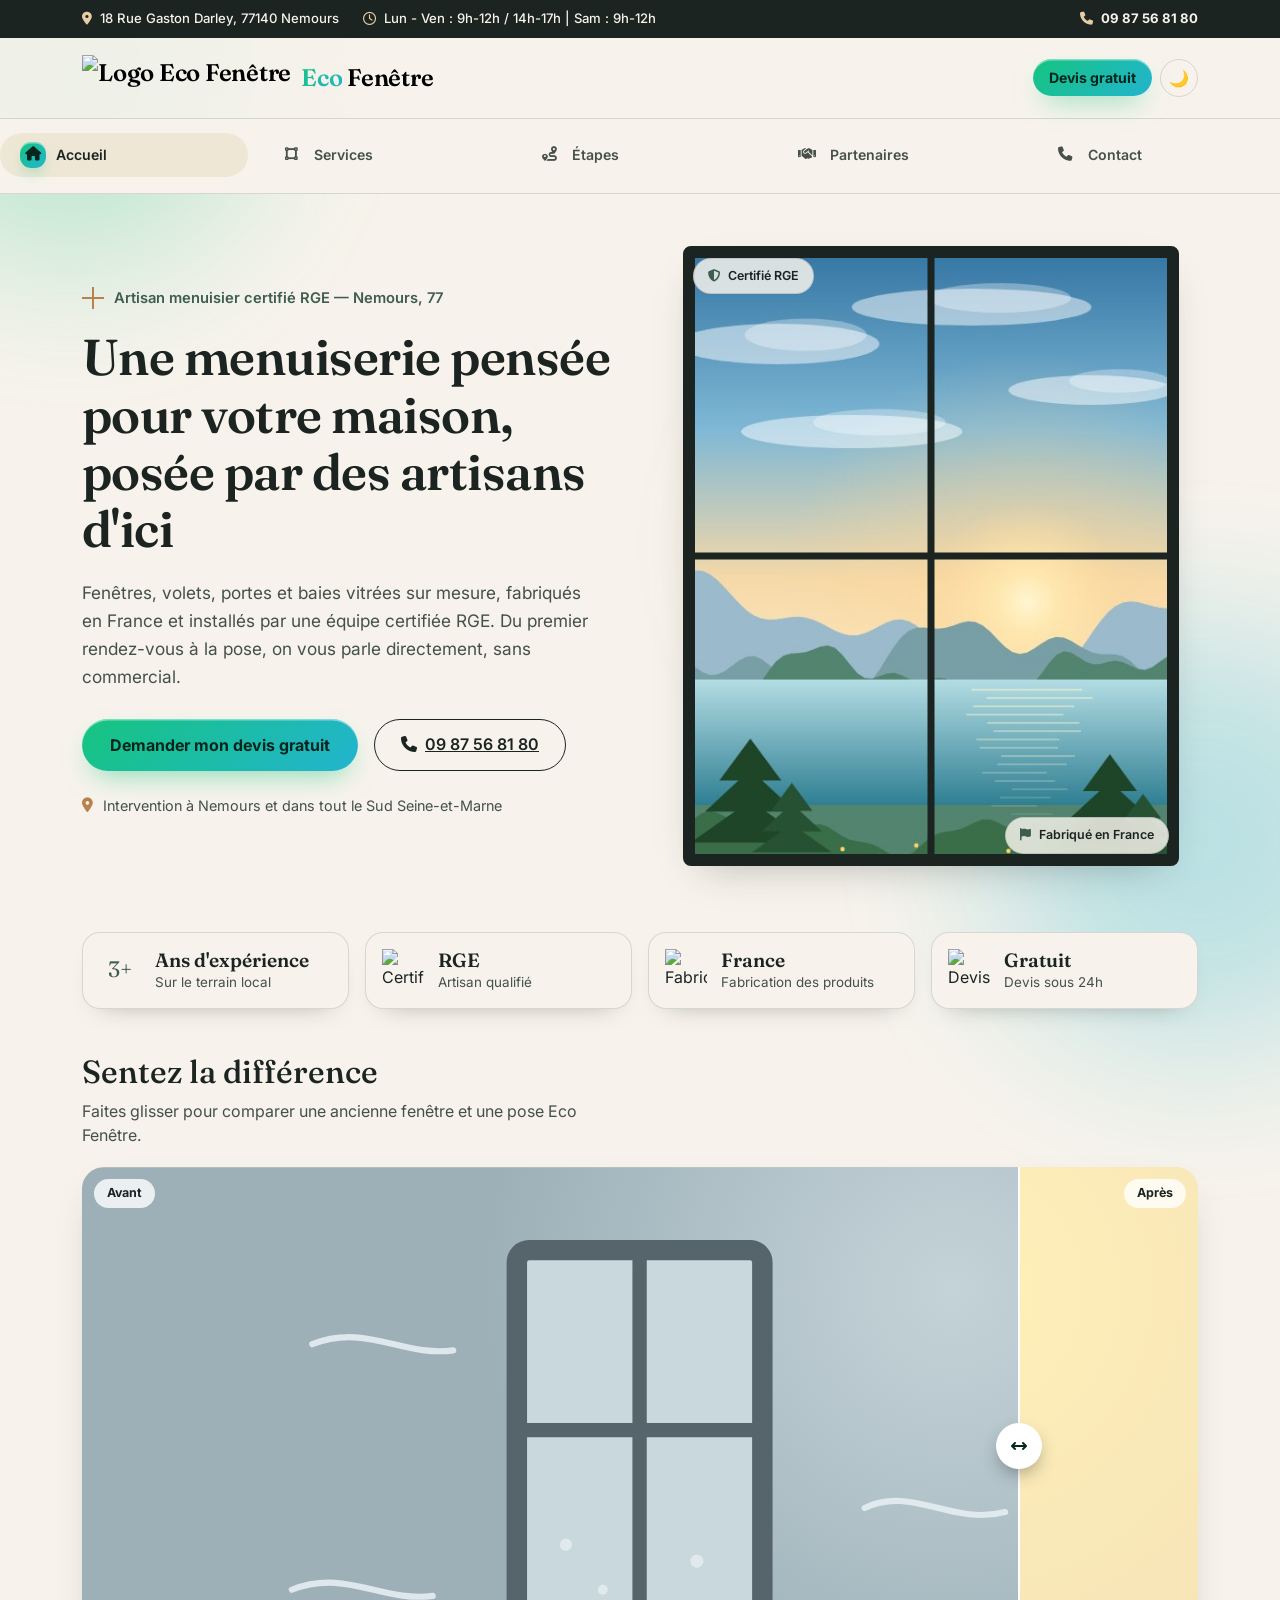
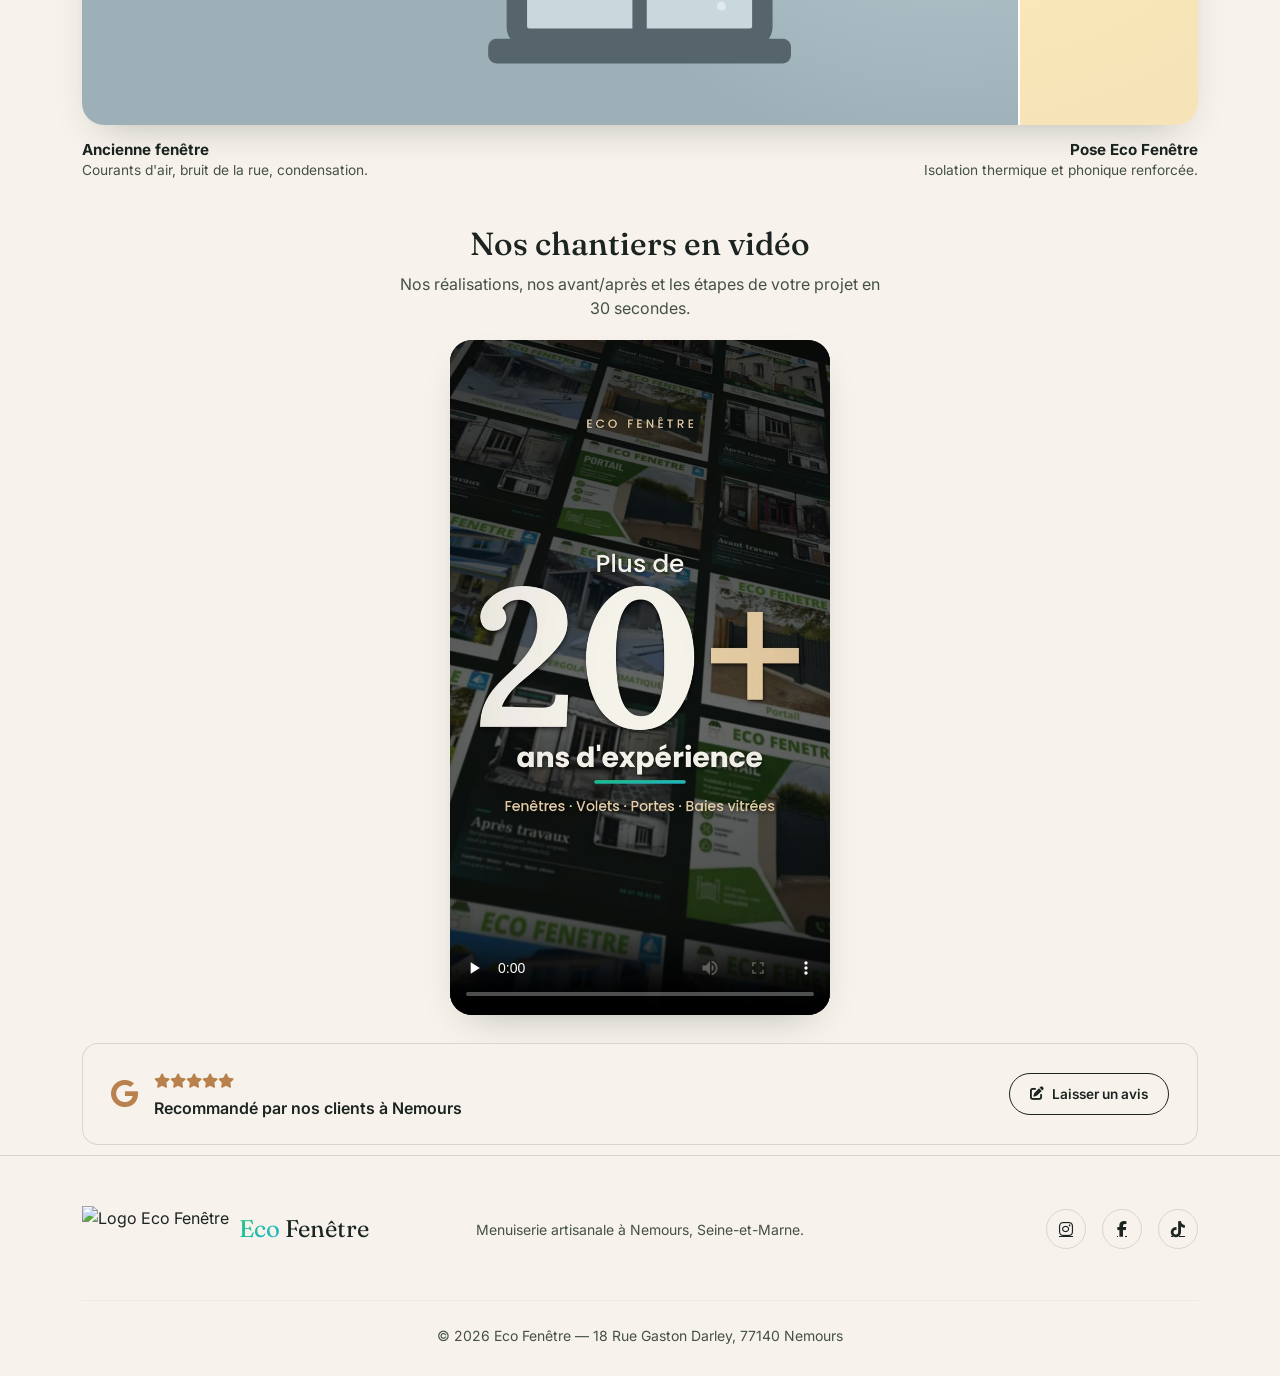
==== commit b0c7abb6: "Update print statement from 'Hello' to 'Goodbye'" ====
--- a/index.html
+++ b/index.html
@@ -541,10 +541,10 @@
     <div class="top-header d-none d-lg-block">
         <div class="container d-flex justify-content-between align-items-center">
             <div class="d-flex align-items-center gap-4">
-                <span><i class="fa-solid fa-location-dot me-2"></i>17 rue du grand clos, 77140 Nemours</span>
+                <span><i class="fa-solid fa-location-dot me-2"></i>18 Rue Gaston Darley, 77140 Nemours</span>
                 <span><i class="fa-regular fa-clock me-2"></i>Lun - Ven : 9h-12h / 14h-17h | Sam : 9h-12h</span>
             </div>
-            <div><a href="tel:0611805657" class="fw-bold"><i class="fa-solid fa-phone me-2"></i>06 11 80 56 57</a></div>
+            <div><a href="tel:0987568180" class="fw-bold"><i class="fa-solid fa-phone me-2"></i>09 87 56 81 80</a></div>
         </div>
     </div>
 
@@ -584,7 +584,7 @@
         </button>
     </nav>
 
-    <a href="tel:0611805657" class="fab-call" aria-label="Appeler Eco Fenêtre au 06 11 80 56 57"><i class="fa-solid fa-phone"></i></a>
+    <a href="tel:0987568180" class="fab-call" aria-label="Appeler Eco Fenêtre au 09 87 56 81 80"><i class="fa-solid fa-phone"></i></a>
 
     <main class="tab-content">
 
@@ -599,7 +599,7 @@
                             <p class="hero-lead">Fenêtres, volets, portes et baies vitrées sur mesure, fabriqués en France et installés par une équipe certifiée RGE. Du premier rendez-vous à la pose, on vous parle directement, sans commercial.</p>
                             <div class="d-flex flex-wrap gap-3">
                                 <button class="btn-primary-eco" onclick="activateTab('contact')">Demander mon devis gratuit</button>
-                                <a href="tel:0611805657" class="btn-outline-eco"><i class="fa-solid fa-phone me-2"></i>06 11 80 56 57</a>
+                                <a href="tel:0987568180" class="btn-outline-eco"><i class="fa-solid fa-phone me-2"></i>09 87 56 81 80</a>
                             </div>
                             <div class="hero-zone"><i class="fa-solid fa-location-dot"></i>Intervention à Nemours et dans tout le Sud Seine-et-Marne</div>
                         </div>
@@ -861,17 +861,17 @@
 
                 <p class="finish-note" id="finishNote" hidden>Finition choisie : <strong></strong>. Elle sera mentionnée dans votre mail de demande de devis.</p>
 
-                <a href="https://www.google.com/maps/search/?api=1&query=17+rue+du+grand+clos+77140+Nemours" target="_blank" class="contact-line">
+                <a href="https://www.google.com/maps/search/?api=1&query=18+Rue+Gaston+Darley+77140+Nemours" target="_blank" class="contact-line">
                     <span class="contact-icon"><i class="fa-solid fa-map-pin"></i></span>
-                    <span><strong>17 rue du grand clos, 77140 Nemours</strong><small>Ouvrir dans Google Maps</small></span>
+                    <span><strong>18 Rue Gaston Darley, 77140 Nemours</strong><small>Ouvrir dans Google Maps</small></span>
                 </a>
-                <a href="tel:0611805657" class="contact-line">
+                <a href="tel:0987568180" class="contact-line">
                     <span class="contact-icon"><i class="fa-solid fa-phone"></i></span>
-                    <span><strong>06 11 80 56 57</strong><small>Cliquer pour appeler</small></span>
+                    <span><strong>09 87 56 81 80</strong><small>Cliquer pour appeler</small></span>
                 </a>
-                <a href="mailto:kocaturkemir0@gmail.com" class="contact-line" id="mailLink">
+                <a href="mailto:ecofenetre45@gmail.com" class="contact-line" id="mailLink">
                     <span class="contact-icon"><i class="fa-regular fa-envelope"></i></span>
-                    <span><strong>kocaturkemir0@gmail.com</strong><small>Envoyer un mail</small></span>
+                    <span><strong>ecofenetre45@gmail.com</strong><small>Envoyer un mail</small></span>
                 </a>
 
                 <div class="hours-card">
@@ -880,7 +880,7 @@
                 </div>
 
                 <div class="map-embed">
-                    <iframe src="https://www.google.com/maps?q=17+rue+du+grand+clos,77140+Nemours&output=embed" loading="lazy" referrerpolicy="no-referrer-when-downgrade" title="Localisation Eco Fenêtre"></iframe>
+                    <iframe src="https://www.google.com/maps?q=18+Rue+Gaston+Darley,77140+Nemours&output=embed" loading="lazy" referrerpolicy="no-referrer-when-downgrade" title="Localisation Eco Fenêtre"></iframe>
                 </div>
             </div>
         </section>
@@ -908,7 +908,7 @@
                 </div>
             </div>
             <hr class="section-divider mt-5 mb-4">
-            <p class="small text-muted-soft text-center mb-0">© 2026 Eco Fenêtre — 17 rue du grand clos, 77140 Nemours</p>
+            <p class="small text-muted-soft text-center mb-0">© 2026 Eco Fenêtre — 18 Rue Gaston Darley, 77140 Nemours</p>
         </div>
     </footer>
 
@@ -1297,7 +1297,7 @@
                     var subject = 'Demande de devis — fenêtre finition ' + f.n;
                     var body = 'Bonjour,\n\nJe souhaite un devis pour une fenêtre, finition ' + f.n + '.\n\nMon projet :\n';
                     var link = document.getElementById('mailLink');
-                    if (link) link.href = 'mailto:kocaturkemir0@gmail.com?subject=' + encodeURIComponent(subject) + '&body=' + encodeURIComponent(body);
+                    if (link) link.href = 'mailto:ecofenetre45@gmail.com?subject=' + encodeURIComponent(subject) + '&body=' + encodeURIComponent(body);
                     var note = document.getElementById('finishNote');
                     if (note) { note.querySelector('strong').textContent = f.n; note.hidden = false; }
                     activateTab('contact');
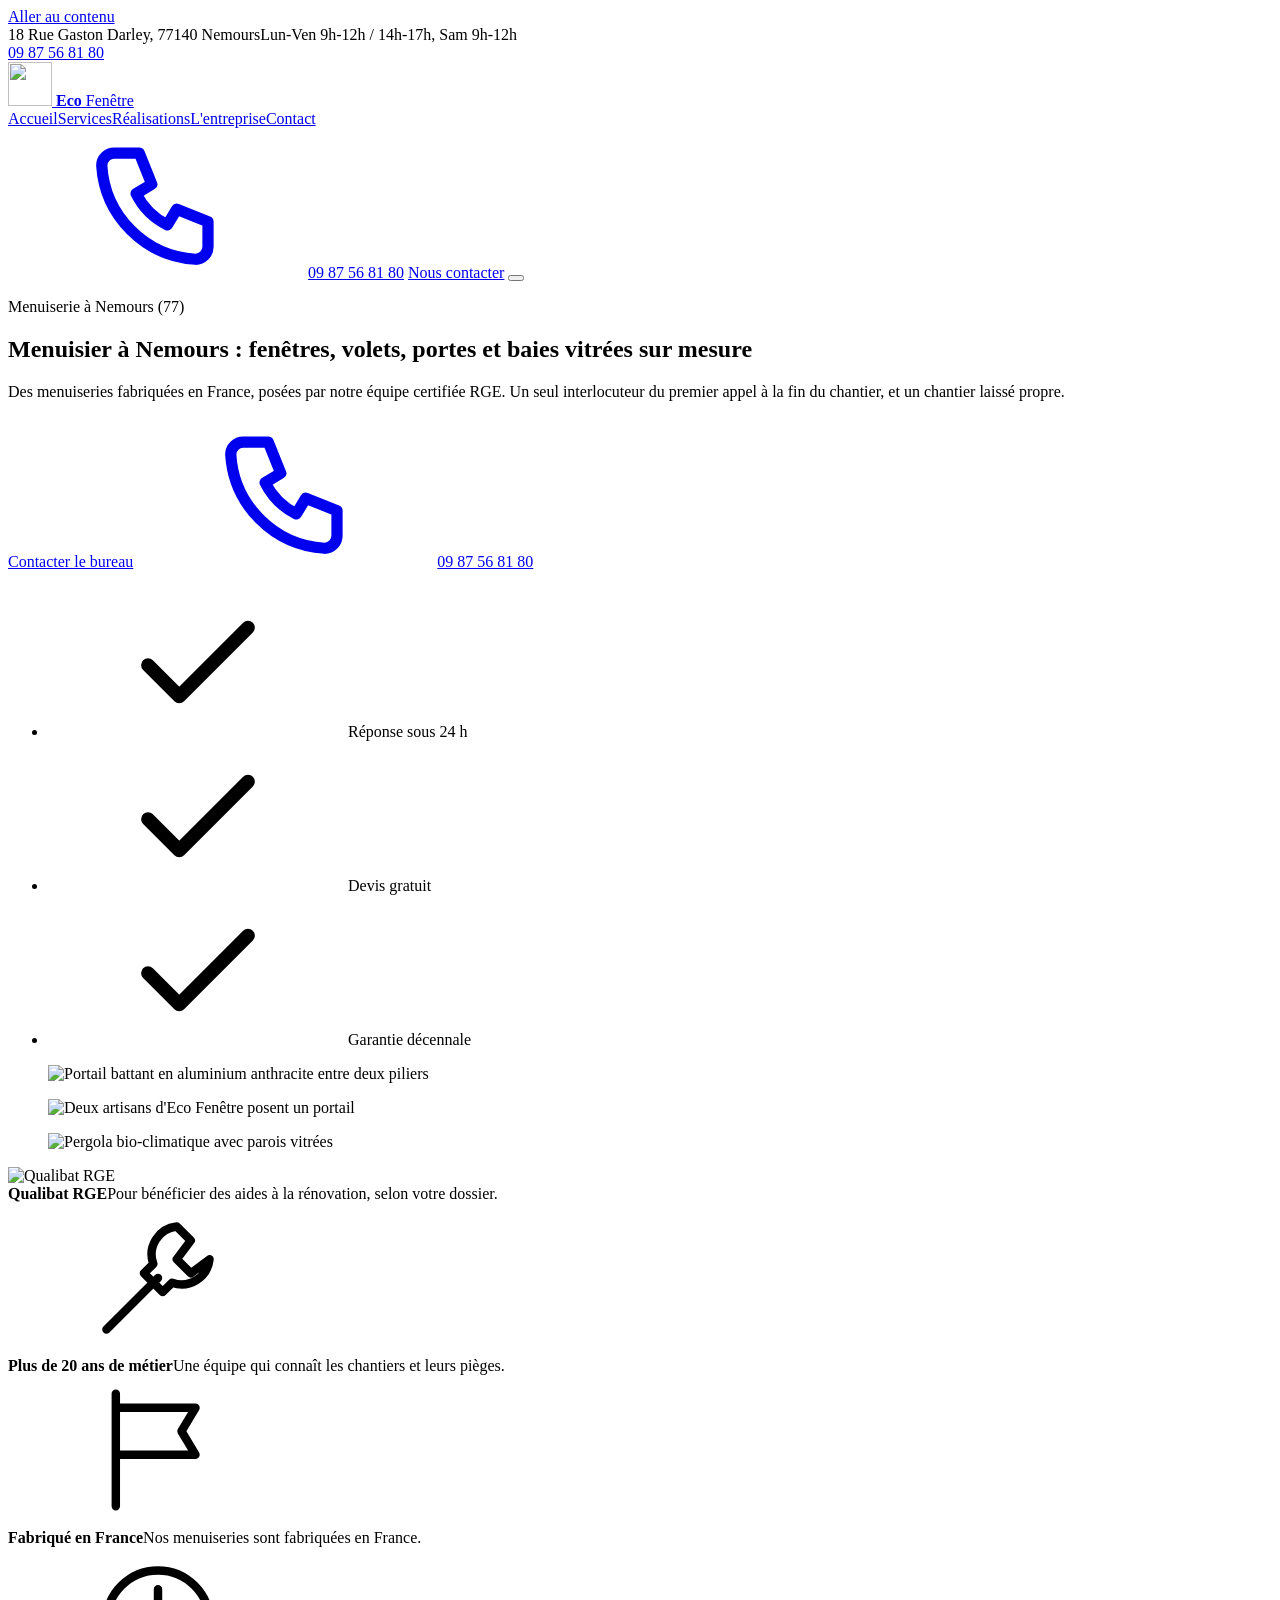
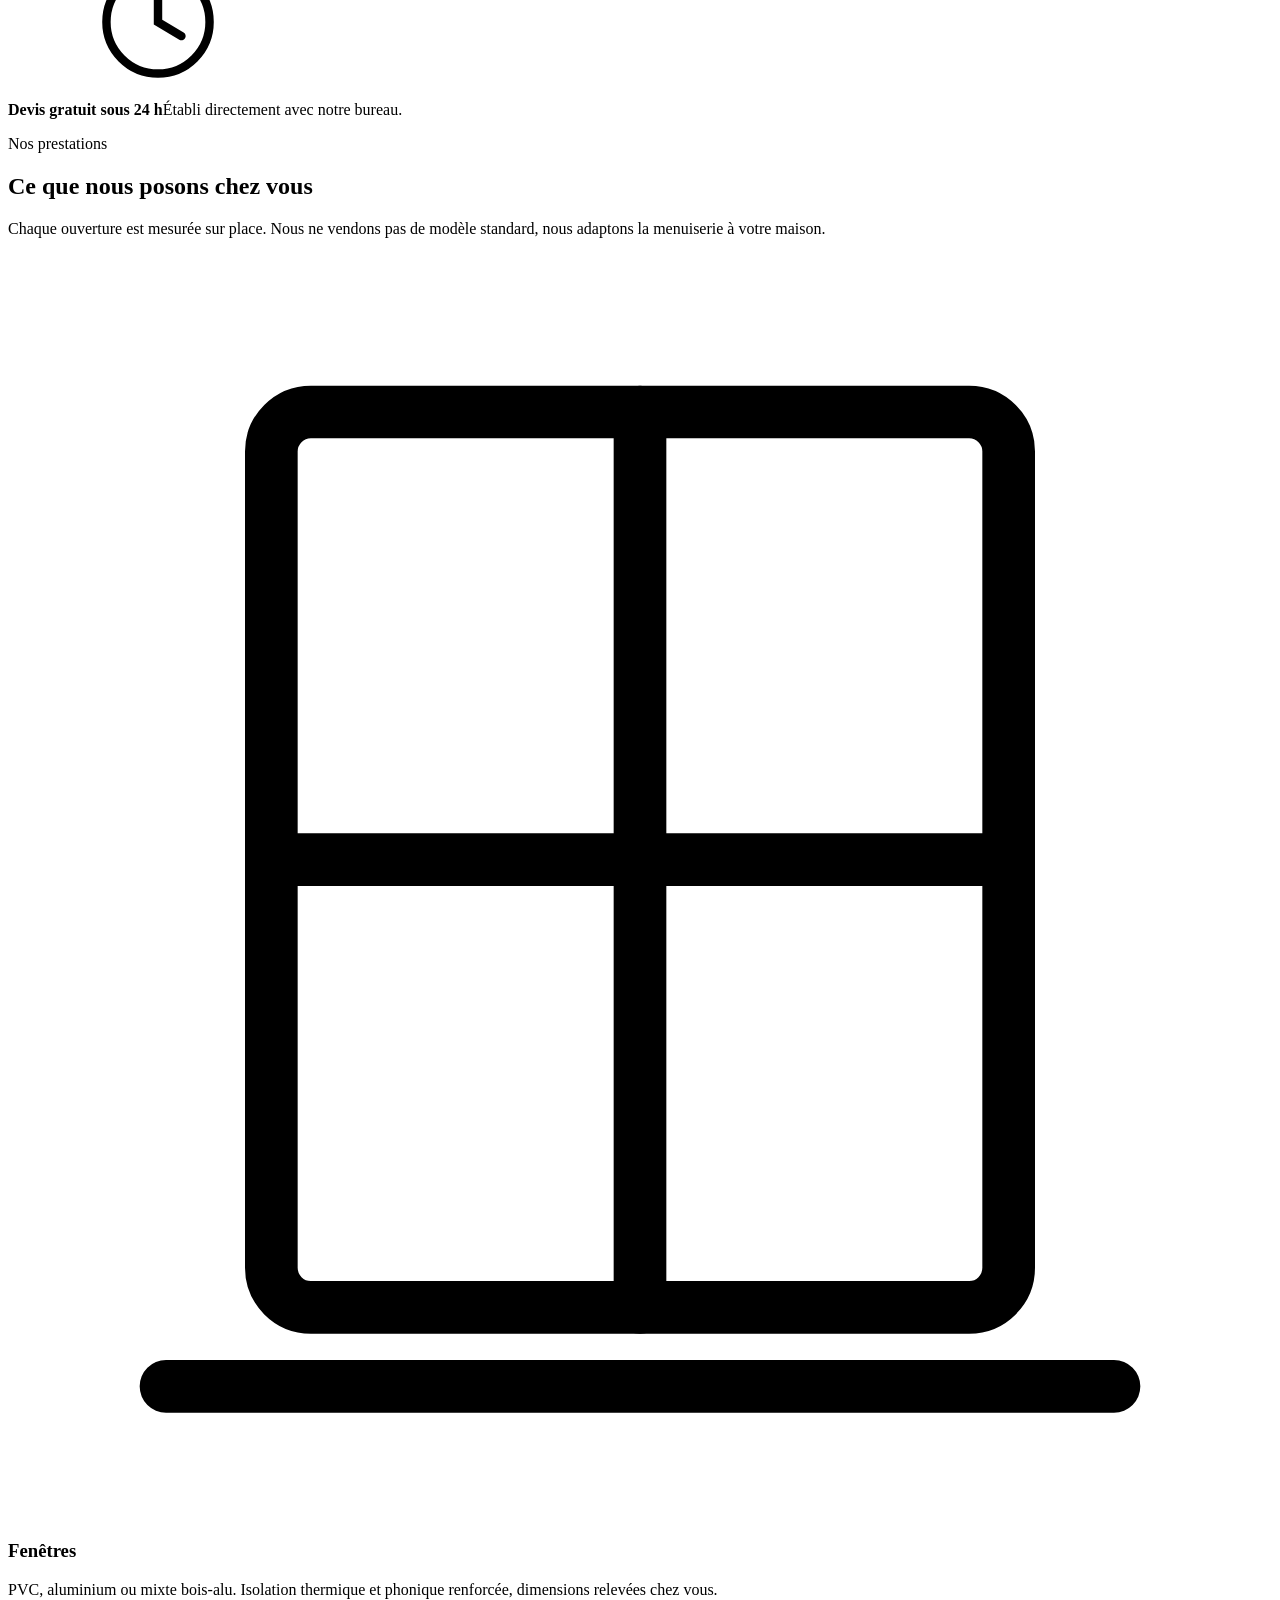
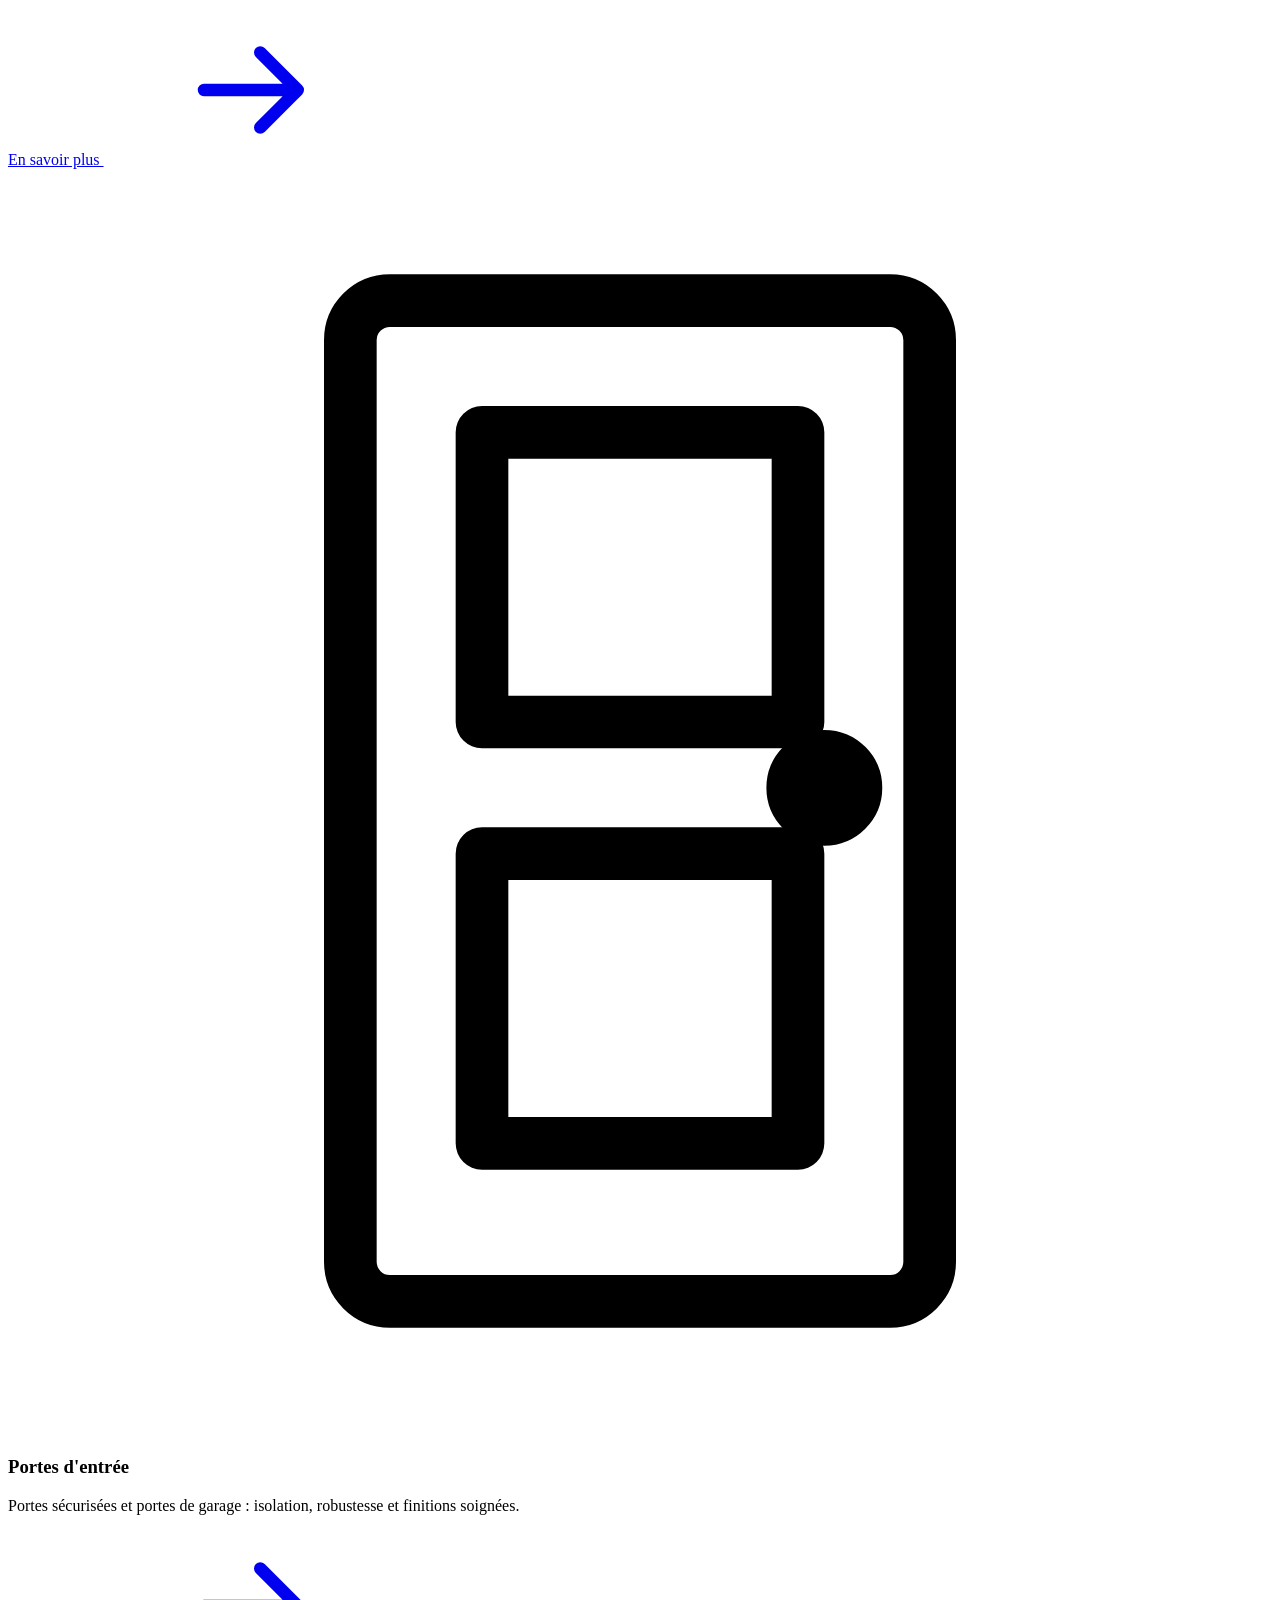
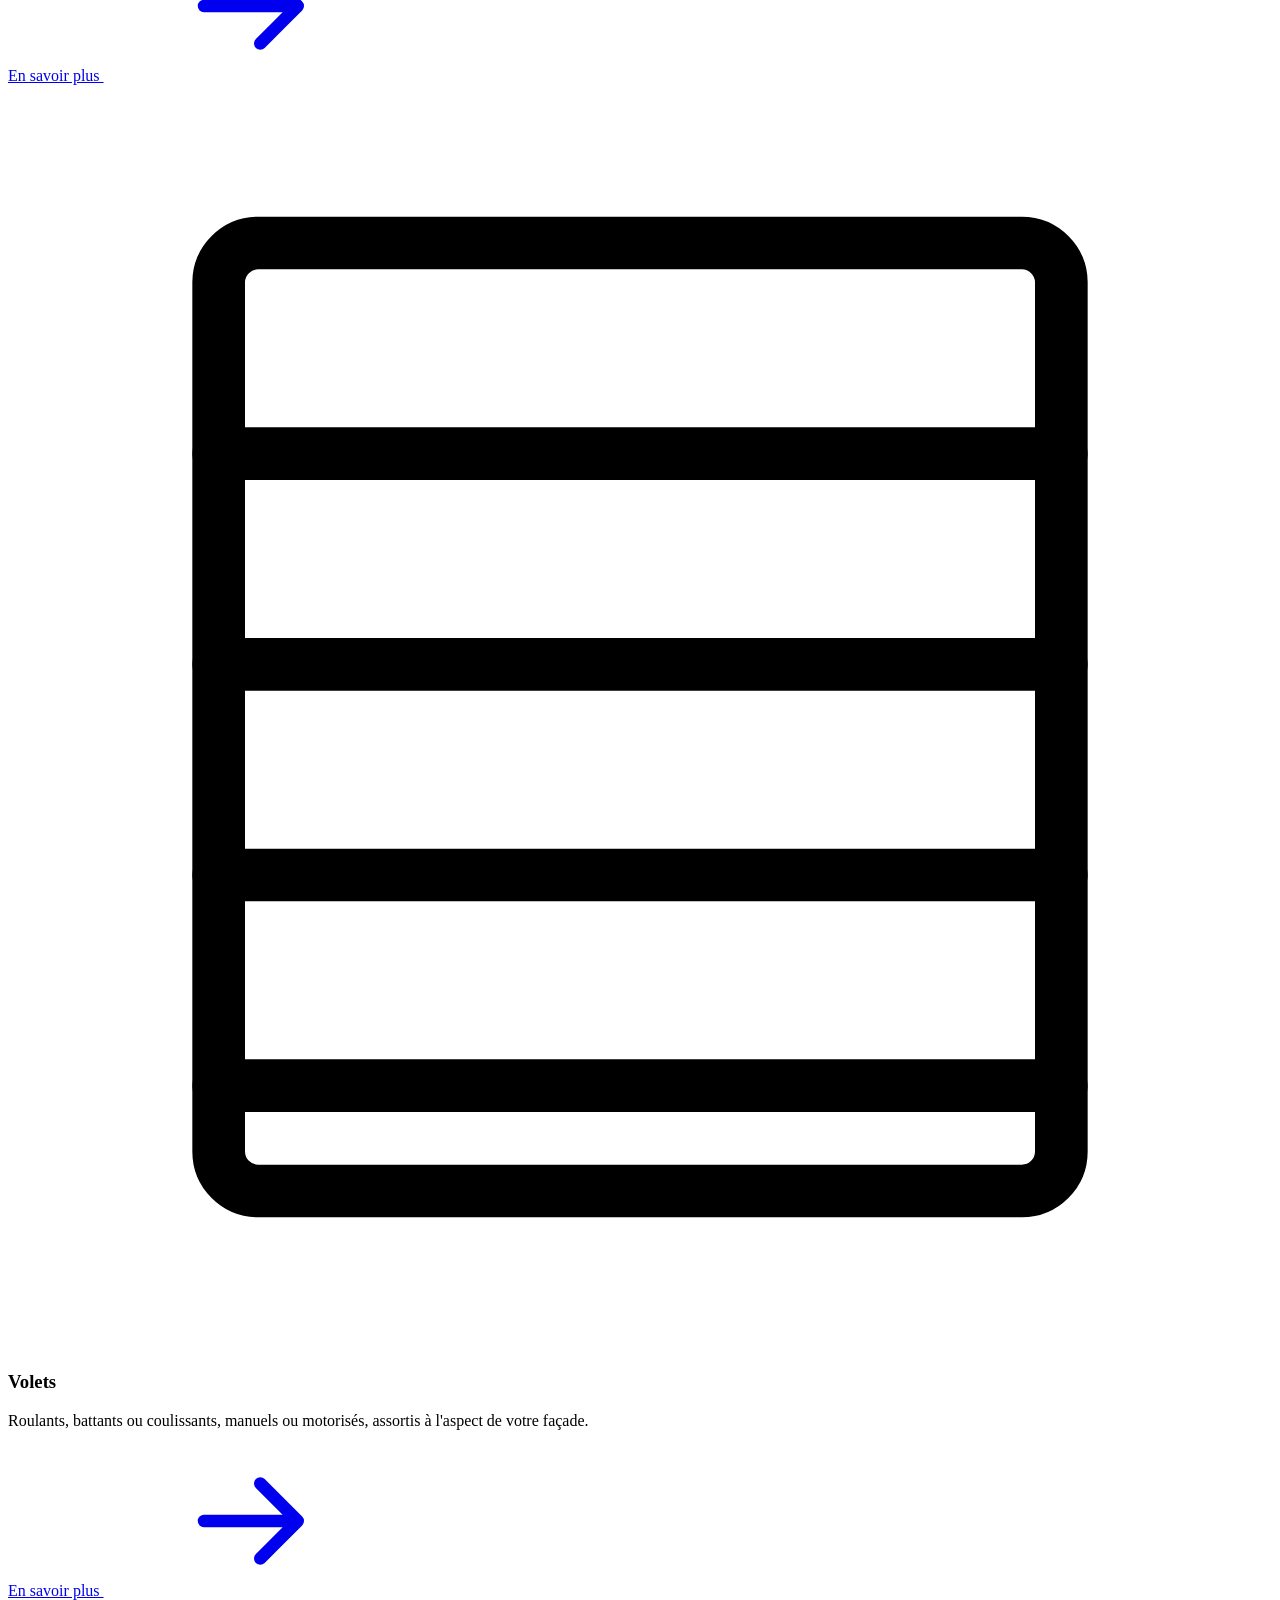
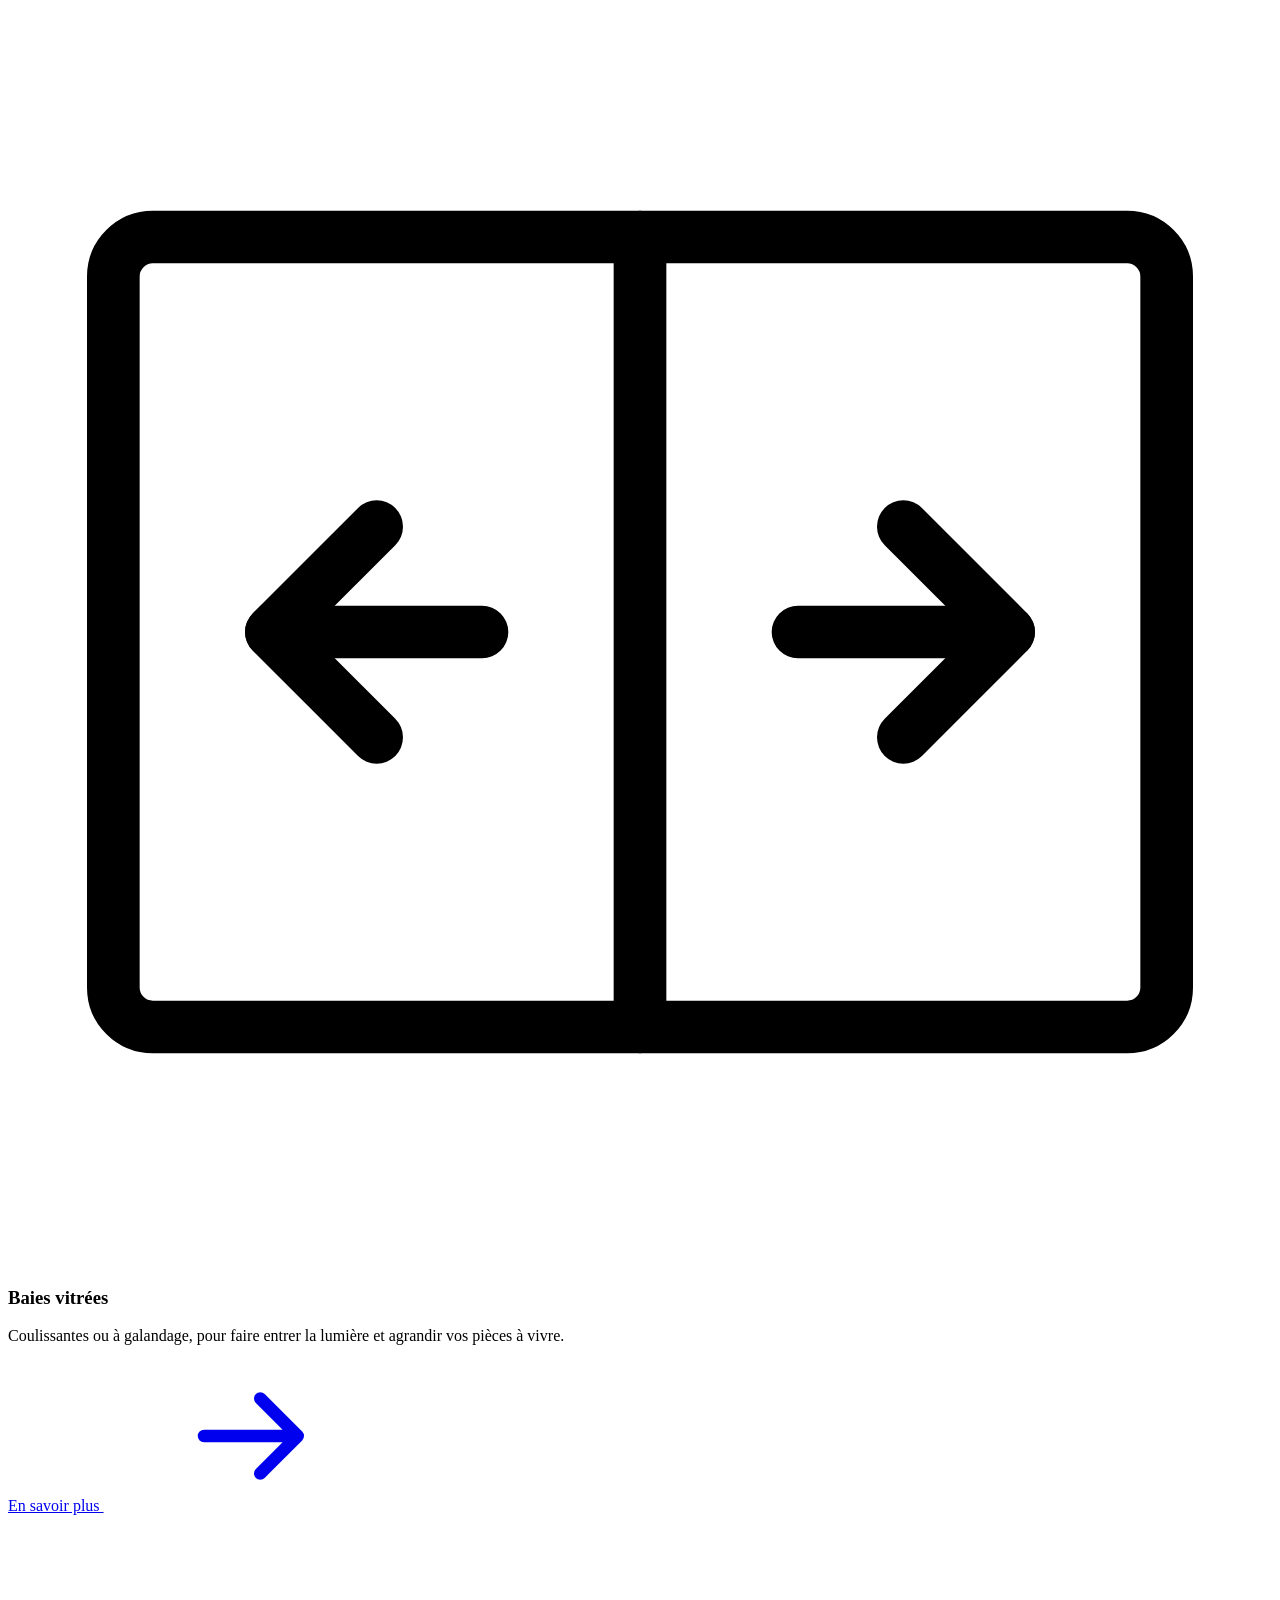
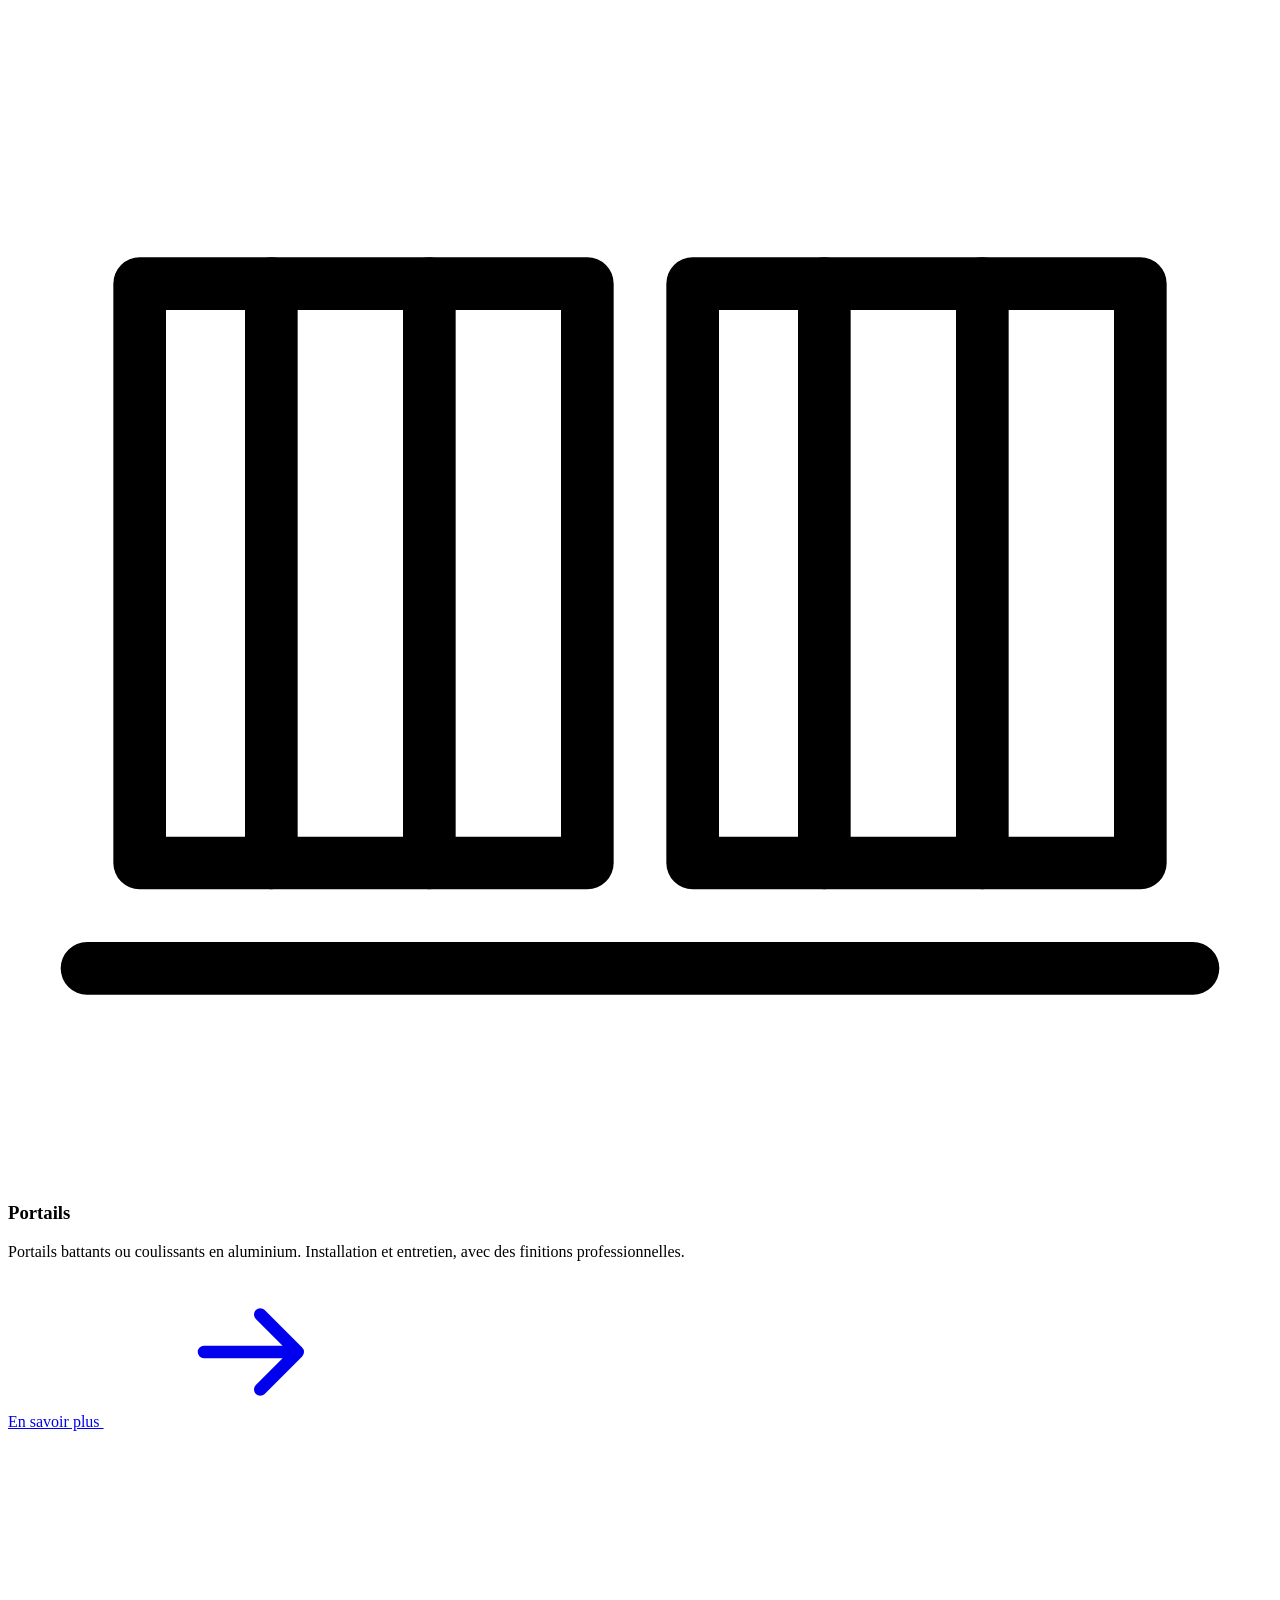
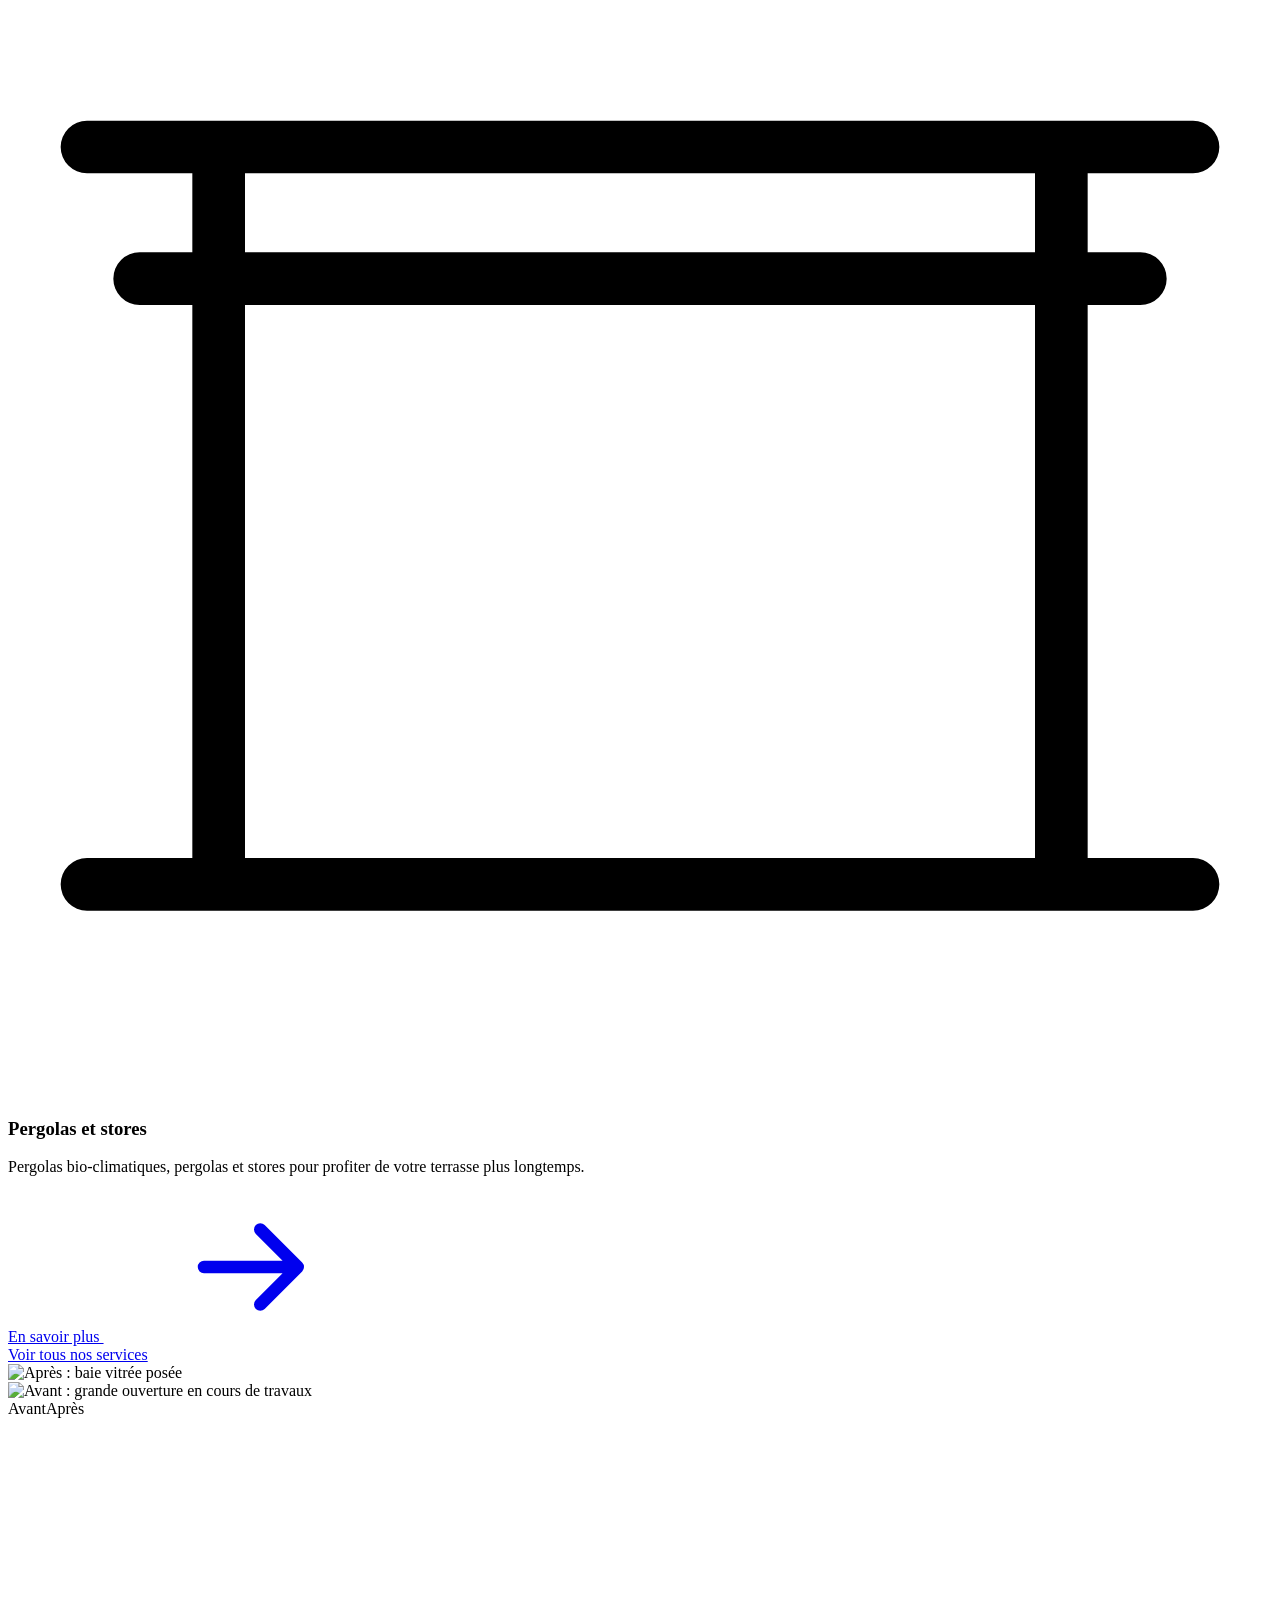
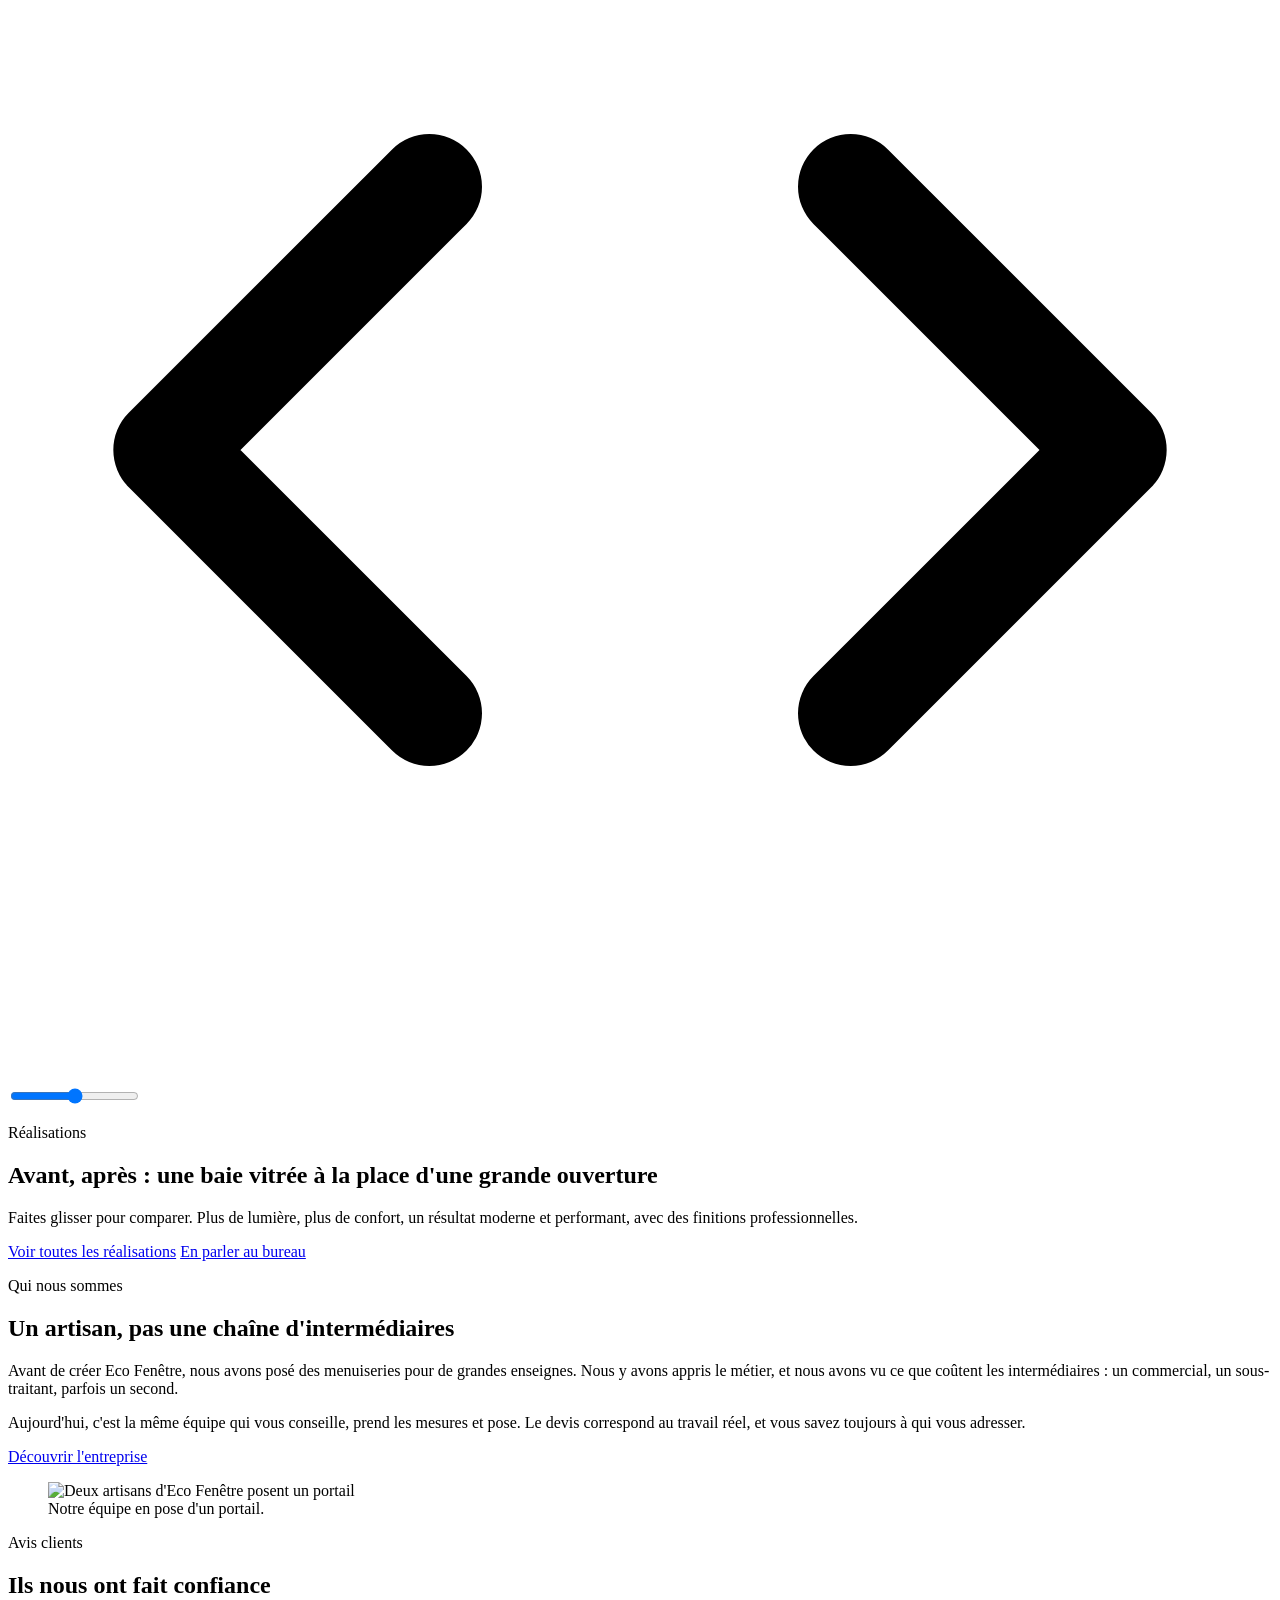
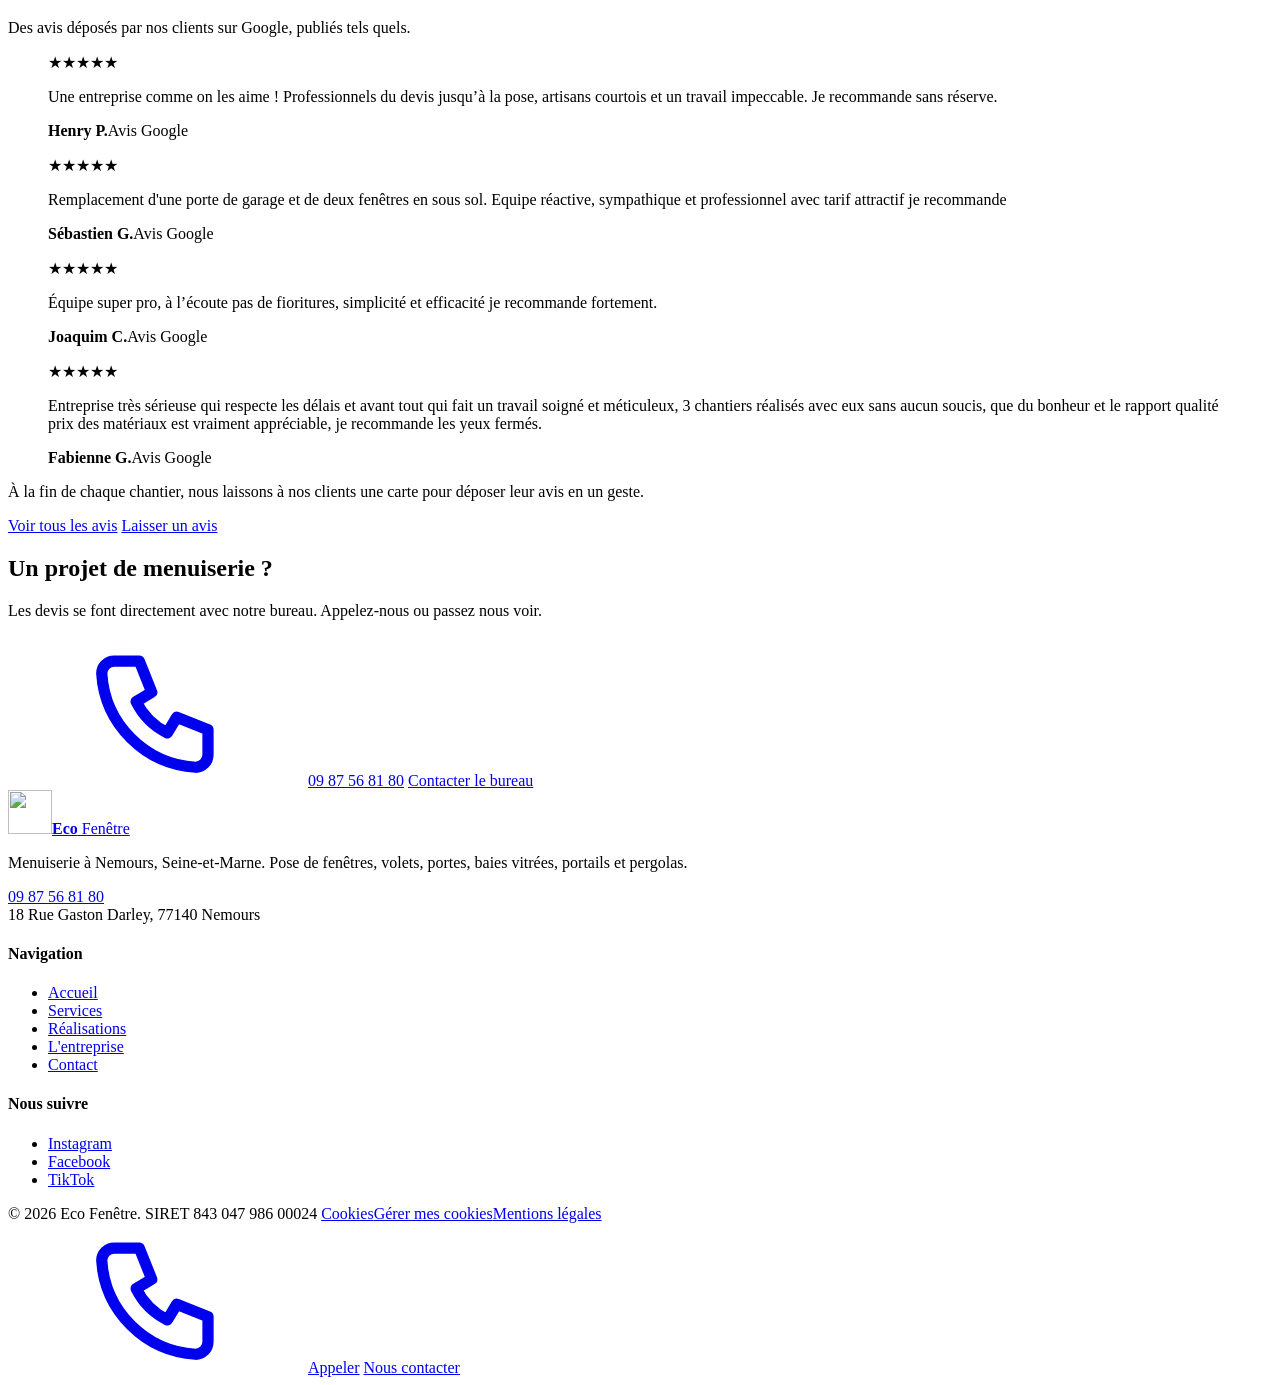
==== commit bc2d14c5: "Update index.html" ====
--- a/index.html
+++ b/index.html
@@ -1,1388 +1,291 @@
 <!DOCTYPE html>
-<html lang="fr" data-bs-theme="light">
+<html lang="fr">
 <head>
     <meta charset="UTF-8">
-    <meta name="viewport" content="width=device-width, initial-scale=1.0, viewport-fit=cover">
-
-    <title>Eco Fenêtre | Menuiserie & Rénovation Sur-Mesure à Nemours (77)</title>
-    <meta name="description" content="Artisan menuisier certifié RGE à Nemours, Seine-et-Marne. Vente et pose de fenêtres, volets, portes et baies vitrées sur-mesure. Devis gratuit sous 24h & garantie décennale.">
-    <meta name="robots" content="index, follow">
-    <meta property="og:title" content="Eco Fenêtre | Menuiserie & Rénovation Sur-Mesure à Nemours (77)">
-    <meta property="og:description" content="Artisan certifié RGE pour vos fenêtres, volets et menuiseries sur-mesure à Nemours et dans le Sud Seine-et-Marne. Devis gratuit sous 24h.">
+    <meta name="viewport" content="width=device-width, initial-scale=1, viewport-fit=cover">
+    <title>Eco Fenêtre | Menuisier à Nemours (77), fenêtres, volets et portes</title>
+    <meta name="description" content="Menuisier certifié RGE à Nemours : fenêtres, volets, portes, baies vitrées, portails et pergolas sur mesure. Devis gratuit sous 24 h, garantie décennale.">
+    <meta name="robots" content="index, follow, max-image-preview:large">
+    <meta name="theme-color" content="#2c4638">
+    <link rel="canonical" href="https://ecofenetre.fr/">
+    <link rel="icon" type="image/png" href="images/favicon.jpeg">
     <meta property="og:type" content="website">
-    <meta property="og:url" content="https://ecofenetre.fr">
-
-    <link rel="icon" type="image/png" href="images/favicon.jpeg">
-
-    <script>document.documentElement.classList.add('js');</script>
-
-    <link href="https://cdn.jsdelivr.net/npm/bootstrap@5.3.0/dist/css/bootstrap.min.css" rel="stylesheet">
-    <link rel="stylesheet" href="https://cdnjs.cloudflare.com/ajax/libs/font-awesome/6.4.0/css/all.min.css">
-    <link href="https://fonts.googleapis.com/css2?family=Fraunces:opsz,wght@9..144,400;9..144,500;9..144,600;9..144,700&family=Inter:wght@400;500;600;700&display=swap" rel="stylesheet">
-
-    <style>
-        :root {
-            --ink: #1B2420;
-            --ink-soft: #445048;
-            --paper: #F7F3EC;
-            --paper-soft: #EFE7D6;
-            --oak: #B9814E;
-            --oak-light: #E7CDA4;
-            --sauge: #3F5D4E;
-            --sauge-light: #6E9280;
-            --glass: #A9C3C6;
-            --vivid-a: #16C47F;
-            --vivid-b: #22B4CF;
-            --vivid-gradient: linear-gradient(135deg, var(--vivid-a), var(--vivid-b));
-            --line: rgba(27, 36, 32, 0.14);
-            --shadow: 0 16px 40px -20px rgba(27, 36, 32, 0.35);
-        }
-        [data-bs-theme="dark"] {
-            --ink: #F3EEE3;
-            --ink-soft: #C9BFAE;
-            --paper: #141813;
-            --paper-soft: #1C2119;
-            --oak: #D9AE79;
-            --oak-light: #8A6A44;
-            --sauge: #85AB94;
-            --sauge-light: #3F5D4E;
-            --glass: #5F7B7E;
-            --vivid-a: #1FE39A;
-            --vivid-b: #34D3EE;
-            --line: rgba(243, 238, 227, 0.14);
-            --shadow: 0 16px 40px -20px rgba(0, 0, 0, 0.7);
-        }
-
-        * { box-sizing: border-box; -webkit-tap-highlight-color: transparent; }
-        html { scroll-behavior: smooth; }
-        body {
-            font-family: 'Inter', sans-serif;
-            background-color: var(--paper);
-            color: var(--ink);
-            transition: background-color 0.4s ease, color 0.4s ease;
-            padding-bottom: 88px;
-            position: relative;
-            overflow-x: hidden;
-        }
-        @media (min-width: 992px) { body { padding-bottom: 0; } }
-
-        h1, h2, h3, .display-font { font-family: 'Fraunces', serif; }
-        a { color: inherit; }
-        .text-muted-soft { color: var(--ink-soft); }
-        .section-divider { border: none; border-top: 1px solid var(--line); margin: 0; }
-        .container-narrow { max-width: 700px; }
-
-        .cross-mark { position: relative; width: 22px; height: 22px; flex-shrink: 0; }
-        .cross-mark::before, .cross-mark::after { content: ""; position: absolute; background: var(--oak); }
-        .cross-mark::before { top: 50%; left: 0; right: 0; height: 2px; transform: translateY(-50%); }
-        .cross-mark::after { left: 50%; top: 0; bottom: 0; width: 2px; transform: translateX(-50%); }
-
-        :focus-visible { outline: 2px solid var(--sauge); outline-offset: 3px; }
-
-        /* ============ FOND ANIME ============ */
-        .bg-blob {
-            position: fixed;
-            border-radius: 50%;
-            filter: blur(80px);
-            opacity: 0.28;
-            z-index: -1;
-            animation: floatBlob 20s ease-in-out infinite alternate;
-            will-change: transform;
-        }
-        [data-bs-theme="dark"] .bg-blob { opacity: 0.16; }
-        .bg-blob-1 { width: 360px; height: 360px; background: var(--vivid-a); top: -100px; left: -110px; }
-        .bg-blob-2 { width: 420px; height: 420px; background: var(--vivid-b); bottom: -150px; right: -130px; animation-duration: 24s; }
-        .bg-blob-3 { width: 280px; height: 280px; background: var(--oak); top: 45%; left: 60%; animation-duration: 28s; opacity: 0.16; }
-        @keyframes floatBlob { from { transform: translate(0,0) scale(1); } to { transform: translate(45px,-35px) scale(1.1); } }
-        @media (max-width: 991px) { .bg-blob { filter: blur(60px); } }
-        @media (prefers-reduced-motion: reduce) { .bg-blob { animation: none; } }
-
-        /* ============ TOP BAR ============ */
-        .top-header { background-color: var(--ink); color: var(--paper); font-size: 0.82rem; font-weight: 500; padding: 9px 0; }
-        [data-bs-theme="dark"] .top-header { background-color: #0B0E0B; }
-        .top-header a { text-decoration: none; }
-        .top-header a:hover { color: var(--oak-light); }
-        .top-header i { color: var(--oak-light); }
-
-        /* ============ NAVBAR ============ */
-        .navbar-premium {
-            background: rgba(247, 243, 236, 0.86) !important;
-            backdrop-filter: blur(14px);
-            -webkit-backdrop-filter: blur(14px);
-            border-bottom: 1px solid var(--line);
-            padding: 12px 0;
-        }
-        [data-bs-theme="dark"] .navbar-premium { background: rgba(20, 24, 19, 0.86) !important; }
-        .nav-logo { height: 46px; width: auto; margin-right: 10px; }
-        .navbar-brand { font-family: 'Fraunces', serif; font-weight: 600; letter-spacing: -0.01em; }
-        .brand-oak {
-            background: var(--vivid-gradient);
-            -webkit-background-clip: text;
-            background-clip: text;
-            color: transparent;
-        }
-
-        .btn-theme {
-            background: none; border: 1px solid var(--line); border-radius: 50%;
-            width: 38px; height: 38px; display: inline-flex; align-items: center; justify-content: center;
-            color: var(--ink); transition: border-color 0.2s ease, transform .2s ease;
-        }
-        .btn-theme:hover { border-color: var(--oak); }
-        .btn-theme:active { transform: scale(0.9); }
-
-        /* ============ BOUTONS ============ */
-        .btn-primary-eco {
-            position: relative; overflow: hidden;
-            background: var(--vivid-gradient);
-            color: #05261c; font-weight: 700; border: none; border-radius: 50px;
-            padding: 14px 28px;
-            box-shadow: 0 12px 28px -10px rgba(22, 196, 127, 0.55), inset 0 1.5px 0 rgba(255,255,255,0.45);
-            transition: transform 0.22s ease, box-shadow 0.22s ease;
-        }
-        .btn-primary-eco::before {
-            content: ""; position: absolute; top: 0; left: -60%; width: 40%; height: 100%;
-            background: linear-gradient(120deg, transparent, rgba(255,255,255,0.65), transparent);
-            transform: skewX(-20deg); transition: left 0.65s ease;
-        }
-        .btn-primary-eco:hover { transform: translateY(-2px); box-shadow: 0 16px 34px -8px rgba(22, 196, 127, 0.65), inset 0 1.5px 0 rgba(255,255,255,0.45); }
-        .btn-primary-eco:hover::before { left: 130%; }
-        .btn-primary-eco:active { transform: scale(0.96); }
-
-        .btn-outline-eco {
-            background: transparent; border: 1.5px solid var(--ink); color: var(--ink);
-            font-weight: 600; border-radius: 50px; padding: 12.5px 26px;
-            transition: all 0.25s ease;
-        }
-        .btn-outline-eco:hover { background: var(--ink); color: var(--paper); transform: translateY(-2px); }
-        .btn-outline-eco:active { transform: scale(0.96); }
-        .btn-sm-eco { padding: 10px 18px; font-size: 0.88rem; }
-
-        /* ============ BOUTON APPEL FLOTTANT (mobile) ============ */
-        .fab-call {
-            position: fixed; right: 16px; bottom: calc(86px + env(safe-area-inset-bottom, 0px)); z-index: 1040;
-            width: 56px; height: 56px; border-radius: 50%;
-            display: flex; align-items: center; justify-content: center;
-            background: var(--vivid-gradient); color: #05261c; font-size: 1.25rem; text-decoration: none;
-            box-shadow: 0 14px 26px -8px rgba(22, 196, 127, 0.7), inset 0 2px 0 rgba(255,255,255,0.5), inset 0 -6px 10px rgba(0,60,40,0.18);
-            transition: transform .2s ease;
-        }
-        .fab-call:active { transform: scale(0.92); }
-        .fab-call::after {
-            content: ""; position: absolute; inset: 0; border-radius: 50%;
-            border: 2px solid var(--vivid-a); animation: fabPulse 2.8s ease-out infinite;
-        }
-        @keyframes fabPulse { 0% { transform: scale(1); opacity: .8; } 70%, 100% { transform: scale(1.6); opacity: 0; } }
-        body[data-tab="contact"] .fab-call { display: none; }
-        @media (min-width: 992px) { .fab-call { display: none; } }
-        @media (prefers-reduced-motion: reduce) { .fab-call::after { animation: none; opacity: 0; } }
-
-        /* ============ TAB BAR ============ */
-        .tab-bar {
-            position: fixed; bottom: 0; left: 0; right: 0; z-index: 1050;
-            display: flex; justify-content: space-around; align-items: center;
-            background: rgba(247, 243, 236, 0.94);
-            backdrop-filter: blur(16px); -webkit-backdrop-filter: blur(16px);
-            border-top: 1px solid var(--line);
-            padding: 8px 4px calc(8px + env(safe-area-inset-bottom, 0px));
-        }
-        [data-bs-theme="dark"] .tab-bar { background: rgba(20, 24, 19, 0.94); }
-
-        .tab-btn {
-            display: flex; flex-direction: column; align-items: center; gap: 3px;
-            background: none; border: none; color: var(--ink-soft);
-            font-size: 0.66rem; font-weight: 600; padding: 4px 8px; border-radius: 14px;
-            transition: color 0.25s ease; flex: 1; max-width: 90px;
-        }
-        .tab-btn:active { transform: scale(0.93); }
-        .tab-icon-wrap {
-            display: flex; align-items: center; justify-content: center;
-            width: 34px; height: 34px; border-radius: 11px; font-size: 1.05rem;
-            transition: all 0.3s cubic-bezier(.5,-0.2,.3,1.4); color: var(--ink-soft);
-        }
-        .tab-btn.active { color: var(--ink); }
-        .tab-btn.active .tab-icon-wrap {
-            background: var(--vivid-gradient); color: #05261c;
-            box-shadow: 0 8px 16px -6px rgba(22, 196, 127, 0.6), inset 0 1.5px 0 rgba(255,255,255,0.45);
-            transform: translateY(-3px);
-        }
-        .tab-label { transition: color 0.25s ease; }
-
-        @media (min-width: 992px) {
-            .tab-bar {
-                position: static; flex-direction: row; justify-content: center; gap: 10px;
-                background: var(--paper); border-top: none; border-bottom: 1px solid var(--line);
-                padding: 14px 0 16px; backdrop-filter: none;
-            }
-            .tab-btn { flex-direction: row; gap: 10px; padding: 9px 20px; max-width: none; border-radius: 40px; }
-            .tab-btn.active { background: var(--paper-soft); }
-            .tab-icon-wrap { width: 26px; height: 26px; font-size: 0.9rem; }
-            .tab-btn.active .tab-icon-wrap { transform: none; }
-            .tab-label { font-size: 0.88rem; }
-        }
-
-        /* ============ TAB PANELS ============ */
-        .tab-panel { display: none; }
-        .tab-panel.active { display: block; animation: panelIn 0.5s cubic-bezier(.2,.7,.3,1); }
-        @keyframes panelIn { from { opacity: 0; transform: translateY(16px); } to { opacity: 1; transform: translateY(0); } }
-        @media (prefers-reduced-motion: reduce) { .tab-panel.active { animation: none; } }
-
-        /* ============ APPARITION PROGRESSIVE (services + étapes) ============ */
-        .js .reveal {
-            opacity: 0; transform: perspective(900px) translateY(24px) rotateX(8deg);
-            transition: opacity .7s ease, transform .8s cubic-bezier(.2,.7,.2,1);
-        }
-        .js .reveal.in { opacity: 1; transform: none; }
-        @media (prefers-reduced-motion: reduce) { .js .reveal { opacity: 1; transform: none; transition: none; } }
-
-        /* ============ HERO ============ */
-        .hero { padding: 44px 0 40px; }
-        .hero-kicker { display: flex; align-items: center; gap: 10px; color: var(--sauge); font-weight: 600; font-size: 0.92rem; margin-bottom: 20px; }
-        [data-bs-theme="dark"] .hero-kicker { color: var(--glass); }
-        .hero h1 { font-size: clamp(1.9rem, 4.4vw, 3.15rem); font-weight: 600; line-height: 1.14; letter-spacing: -0.01em; margin-bottom: 20px; }
-        .hero-lead { font-size: 1.08rem; line-height: 1.62; color: var(--ink-soft); max-width: 46ch; margin-bottom: 28px; }
-        .hero-zone { display: flex; align-items: center; gap: 10px; margin-top: 24px; font-size: 0.9rem; color: var(--ink-soft); }
-        .hero-zone i { color: var(--oak); }
-
-        /* Scène 3D de la fenêtre */
-        .hero-window-wrap { margin-top: 8px; }
-        .stage-box {
-            position: relative; aspect-ratio: 4/5; max-height: 620px; margin: 0 auto; border-radius: 22px;
-            background: radial-gradient(circle at 50% 46%, rgba(34,180,207,0.22), rgba(22,196,127,0.08) 48%, transparent 72%);
-        }
-        .stage-canvas { position: absolute; inset: 0; opacity: 0; transition: opacity .9s ease; z-index: 2; }
-        .stage-canvas canvas { display: block; width: 100%; height: 100%; cursor: grab; }
-        .stage-canvas canvas:active { cursor: grabbing; }
-        .has-3d .stage-canvas { opacity: 1; }
-        .has-3d .hero-window-frame.fallback { opacity: 0; visibility: hidden; transition: opacity .6s ease, visibility 0s .6s; }
-
-        .float-badge {
-            position: absolute; z-index: 3; pointer-events: none;
-            display: inline-flex; align-items: center; gap: 8px; padding: 8px 14px; border-radius: 40px;
-            background: rgba(247, 243, 236, 0.84); backdrop-filter: blur(10px); -webkit-backdrop-filter: blur(10px);
-            border: 1px solid var(--line); box-shadow: var(--shadow);
-            font-size: 0.78rem; font-weight: 600; color: var(--ink);
-            animation: floaty 6s ease-in-out infinite alternate;
-        }
-        [data-bs-theme="dark"] .float-badge { background: rgba(20, 24, 19, 0.8); }
-        .float-badge i { color: var(--sauge); }
-        [data-bs-theme="dark"] .float-badge i { color: var(--vivid-a); }
-        .fb-1 { top: 12px; left: 10px; }
-        .fb-2 { bottom: 12px; right: 10px; animation-delay: -3s; }
-        @keyframes floaty { from { transform: translateY(0); } to { transform: translateY(-7px); } }
-        @media (prefers-reduced-motion: reduce) { .float-badge { animation: none; } }
-
-        .stage-hint { text-align: center; font-size: 0.82rem; color: var(--ink-soft); margin: 12px 0 0; }
-        .stage-ui { margin-top: 14px; display: flex; flex-direction: column; gap: 14px; }
-        .finish-row { display: flex; align-items: center; justify-content: space-between; gap: 12px; flex-wrap: wrap; }
-        .finish-label { font-size: 0.9rem; color: var(--ink-soft); }
-        .finish-label strong { color: var(--ink); font-weight: 600; }
-        .swatches { display: flex; gap: 12px; }
-        .sw {
-            width: 36px; height: 36px; border-radius: 50%; background: var(--c); border: 2px solid var(--line); padding: 0;
-            box-shadow: inset 0 2px 3px rgba(255,255,255,0.35), inset 0 -4px 6px rgba(0,0,0,0.18);
-            transition: transform .2s ease, box-shadow .2s ease;
-        }
-        .sw[aria-pressed="true"] { transform: scale(1.1); box-shadow: 0 0 0 2px var(--paper), 0 0 0 4px var(--sauge), inset 0 2px 3px rgba(255,255,255,0.35), inset 0 -4px 6px rgba(0,0,0,0.18); }
-        .stage-actions { display: flex; gap: 10px; flex-wrap: wrap; }
-        .stage-actions .btn-sm-eco { flex: 1 1 150px; }
-
-        /* Version de secours (sans 3D) : la fenêtre CSS d'origine */
-        .hero-window-frame {
-            position: absolute; inset: 0; width: 100%; border-radius: 8px; overflow: hidden;
-            border: 12px solid var(--ink); box-shadow: var(--shadow); perspective: 1400px;
-        }
-        .hero-scene {
-            position: absolute; inset: 0;
-            background:
-                radial-gradient(circle at 74% 18%, #FCE7B0 0%, rgba(252,231,176,0) 32%),
-                linear-gradient(180deg, #CDE7E4 0%, #B7D9D1 38%, #DCCB9C 78%, #C9AE79 100%);
-        }
-        .hero-scene::before {
-            content: ""; position: absolute; left: -10%; right: -10%; bottom: 0; height: 34%;
-            background: var(--sauge); opacity: 0.85;
-            clip-path: polygon(0% 60%, 18% 30%, 34% 55%, 52% 20%, 68% 48%, 86% 15%, 100% 42%, 100% 100%, 0% 100%);
-        }
-        .hero-scene.painted::before { display: none; }
-        .hero-shine {
-            position: absolute; top: 0; bottom: 0; width: 35%; z-index: 7; pointer-events: none;
-            background: linear-gradient(100deg, transparent, rgba(255,255,255,0.55), transparent);
-            transform: translateX(-160%); animation: shine 5.5s ease-in-out infinite; animation-delay: 2.4s;
-            mix-blend-mode: overlay;
-        }
-        @keyframes shine { 0%, 58% { transform: translateX(-160%); } 100% { transform: translateX(260%); } }
-        .mullion-v, .mullion-h { position: absolute; background: var(--ink); z-index: 4; }
-        .mullion-v { left: 50%; top: 0; bottom: 0; width: 7px; transform: translateX(-50%); }
-        .mullion-h { top: 50%; left: 0; right: 0; height: 7px; transform: translateY(-50%); }
-        .shutter {
-            position: absolute; top: 0; bottom: 0; width: 50%; z-index: 6;
-            background: repeating-linear-gradient(var(--oak) 0px, var(--oak) 15%, #A06F3E 15%, #A06F3E 17%);
-            box-shadow: inset 0 0 0 3px rgba(0,0,0,0.08);
-        }
-        .shutter-left { left: 0; transform-origin: left center; animation: openLeft 1.3s cubic-bezier(.65,0,.25,1) 0.35s both; }
-        .shutter-right { right: 0; transform-origin: right center; animation: openRight 1.3s cubic-bezier(.65,0,.25,1) 0.35s both; }
-        @keyframes openLeft { 0% { transform: rotateY(0deg); } 100% { transform: rotateY(-112deg); box-shadow: none; } }
-        @keyframes openRight { 0% { transform: rotateY(0deg); } 100% { transform: rotateY(112deg); box-shadow: none; } }
-        @media (prefers-reduced-motion: reduce) {
-            .shutter-left, .shutter-right { animation: none; transform: rotateY(112deg); opacity: 0; }
-            .hero-shine { animation: none; opacity: 0; }
-        }
-
-        /* ============ STATS ============ */
-        .stats-row { padding: 26px 0 10px; }
-        .stat-block {
-            display: flex; align-items: center; gap: 14px; padding: 16px; height: 100%;
-            border-radius: 18px; background: var(--paper); border: 1px solid var(--line);
-            box-shadow: 0 12px 26px -20px rgba(27, 36, 32, 0.5); transition: border-color .25s ease;
-        }
-        .stat-block:hover { border-color: var(--oak); }
-        .stat-img-wrapper { width: 42px; height: 42px; flex-shrink: 0; display: flex; align-items: center; justify-content: center; }
-        .stat-img-wrapper img { max-width: 100%; max-height: 100%; object-fit: contain; }
-        .stat-block h3 { font-size: 1.2rem; margin: 0; font-weight: 600; }
-        .stat-block p { margin: 0; font-size: 0.84rem; color: var(--ink-soft); }
-
-        /* ============ AVANT / APRES ============ */
-        .compare { margin-top: 44px; }
-        .compare h2 { font-size: clamp(1.5rem, 3vw, 2rem); margin-bottom: 8px; }
-        .compare > p { color: var(--ink-soft); max-width: 50ch; margin-bottom: 20px; }
-        .cmp-box {
-            position: relative; aspect-ratio: 4/3; border-radius: 22px; overflow: hidden; touch-action: pan-y;
-            cursor: ew-resize; user-select: none; -webkit-user-select: none; box-shadow: var(--shadow);
-        }
-        @media (min-width: 768px) { .cmp-box { aspect-ratio: 16/8; } }
-        .cmp-layer { position: absolute; inset: 0; display: flex; align-items: center; justify-content: center; }
-        .cmp-after { background: radial-gradient(circle at 78% 22%, #FFF0B8, transparent 48%), #F6E3B8; color: #B9814E; --gf: #FFF6D8; }
-        .cmp-before { background: radial-gradient(circle at 78% 22%, #C4D3D8, transparent 48%), #9DB0B8; color: #56656B; --gf: #C9D8DD; }
-        .cmp-win { height: 88%; width: auto; overflow: visible; pointer-events: none; }
-        .cmp-tag {
-            position: absolute; top: 12px; padding: 5px 13px; border-radius: 30px; font-size: 0.78rem; font-weight: 700;
-            background: rgba(255,255,255,0.8); color: #1B2420; pointer-events: none;
-        }
-        .cmp-before .cmp-tag { left: 12px; }
-        .cmp-after .cmp-tag { right: 12px; }
-        .wind { stroke-dasharray: 70 220; animation: windMove 2.8s linear infinite; }
-        .wind.w2 { animation-delay: -1s; } .wind.w3 { animation-delay: -1.9s; }
-        @keyframes windMove { from { stroke-dashoffset: 290; } to { stroke-dashoffset: 0; } }
-        .sunpatch { animation: pulseLight 4s ease-in-out infinite alternate; }
-        @keyframes pulseLight { from { opacity: .35; } to { opacity: .75; } }
-        @media (prefers-reduced-motion: reduce) { .wind, .sunpatch { animation: none; } }
-        .cmp-handle { position: absolute; top: 0; bottom: 0; left: 50%; width: 2px; background: #fff; transform: translateX(-1px); pointer-events: none; }
-        .cmp-handle span {
-            position: absolute; top: 50%; left: 50%; width: 46px; height: 46px; margin: -23px 0 0 -23px; border-radius: 50%;
-            background: #fff; color: #05261c; display: flex; align-items: center; justify-content: center;
-            box-shadow: 0 8px 20px -6px rgba(0,0,0,0.45);
-        }
-        .cmp-captions { display: flex; justify-content: space-between; gap: 16px; margin-top: 14px; }
-        .cmp-captions div { flex: 1; font-size: 0.86rem; color: var(--ink-soft); line-height: 1.45; }
-        .cmp-captions strong { display: block; color: var(--ink); font-size: 0.95rem; }
-        .cmp-captions div:last-child { text-align: right; }
-
-        /* ============ VIDEO ============ */
-        .video-block { margin-top: 44px; text-align: center; }
-        .video-block h2 { font-size: clamp(1.5rem, 3vw, 2rem); margin-bottom: 8px; }
-        .video-block > p { color: var(--ink-soft); max-width: 50ch; margin: 0 auto 20px; }
-        .video-frame { max-width: 380px; margin: 0 auto; aspect-ratio: 9/16; border-radius: 22px; overflow: hidden; box-shadow: var(--shadow); background: #0b0e0b; }
-        .video-frame video { width: 100%; height: 100%; object-fit: cover; display: block; }
-
-        /* ============ AVIS GOOGLE ============ */
-        .review-strip {
-            display: flex; align-items: center; justify-content: space-between; flex-wrap: wrap; gap: 16px;
-            padding: 24px 28px; border: 1px solid var(--line); border-radius: 16px; background: var(--paper);
-            margin-top: 28px;
-        }
-        .review-stars i { color: var(--oak); font-size: 0.9rem; }
-        .btn-review {
-            background: transparent; border: 1.5px solid var(--ink); color: var(--ink); font-weight: 600;
-            font-size: 0.85rem; padding: 10px 20px; border-radius: 50px; text-decoration: none;
-            display: inline-flex; align-items: center; gap: 8px; transition: all 0.2s ease;
-        }
-        .btn-review:hover { background: var(--sauge); border-color: var(--sauge); color: var(--paper); }
-        .btn-review:active { transform: scale(0.95); }
-
-        /* ============ SECTIONS GENERIQUES ============ */
-        .panel-section { padding: 44px 0 60px; }
-        .panel-heading { margin-bottom: 34px; }
-        .panel-heading h2 { font-size: clamp(1.7rem, 3.4vw, 2.3rem); margin-bottom: 10px; }
-        .panel-heading p { color: var(--ink-soft); max-width: 46ch; margin: 0; }
-
-        /* ============ SERVICES (cartes en relief) ============ */
-        .svc { position: relative; }
-        .svc::before {
-            content: ""; position: absolute; inset: 10px -8px -10px 8px; border-radius: 22px;
-            background: var(--paper-soft); border: 1px solid var(--line);
-        }
-        .svc-card {
-            position: relative; height: 100%; padding: 26px 24px; border-radius: 22px;
-            background: var(--paper); border: 1px solid var(--line); box-shadow: var(--shadow);
-            transition: transform .2s ease;
-        }
-        .svc-card:active { transform: translate(2px, 2px); }
-        .svc-tile {
-            width: 60px; height: 60px; border-radius: 18px; margin-bottom: 18px;
-            display: flex; align-items: center; justify-content: center;
-            background: var(--vivid-gradient); color: #05261c;
-            box-shadow: inset 0 1.5px 0 rgba(255,255,255,0.6), inset 0 -8px 14px rgba(0,60,40,0.16), 0 12px 20px -10px rgba(22,196,127,0.7);
-        }
-        .svc-tile svg { width: 32px; height: 32px; }
-        .svc-card h3 { font-size: 1.2rem; font-weight: 600; margin-bottom: 8px; }
-        .svc-card p { color: var(--ink-soft); font-size: 0.94rem; line-height: 1.6; margin: 0; }
-
-        /* ============ ETAPES (frise) ============ */
-        .process-step { position: relative; display: flex; gap: 18px; padding: 0 0 32px; }
-        .process-step:last-child { padding-bottom: 0; }
-        .process-num {
-            position: relative; z-index: 1; width: 46px; height: 46px; border-radius: 50%; flex-shrink: 0;
-            display: flex; align-items: center; justify-content: center;
-            font-family: 'Fraunces', serif; font-size: 1.05rem; color: var(--oak);
-            background: var(--paper); border: 2px solid var(--oak);
-            transition: background .5s ease .2s, color .5s ease .2s, border-color .5s ease .2s, transform .7s cubic-bezier(.3,1.7,.5,1) .2s;
-        }
-        .process-step::before {
-            content: ""; position: absolute; left: 22px; top: 46px; bottom: 0; width: 2px;
-            background: linear-gradient(var(--oak), var(--line));
-            transform: scaleY(0); transform-origin: top; transition: transform .8s ease .35s;
-        }
-        .process-step:last-child::before { display: none; }
-        .js .process-step:not(.in) .process-num { transform: scale(.7); }
-        .process-step.in::before { transform: scaleY(1); }
-        .process-step.in .process-num {
-            background: var(--vivid-gradient); border-color: transparent; color: #05261c;
-            box-shadow: inset 0 1.5px 0 rgba(255,255,255,0.5), 0 10px 18px -8px rgba(22,196,127,0.6);
-        }
-        .process-step h3 { font-size: 1.08rem; font-weight: 600; margin: 8px 0 5px; }
-        .process-step p { color: var(--ink-soft); margin: 0; font-size: 0.92rem; line-height: 1.55; }
-        @media (prefers-reduced-motion: reduce) { .process-step::before { transition: none; transform: scaleY(1); } }
-
-        /* ============ RESEAUX + PARTENAIRES ============ */
-        .social-card {
-            border: 1px solid var(--line); border-radius: 14px; padding: 28px; height: 100%;
-            transition: border-color 0.25s ease, transform 0.25s ease; text-decoration: none; color: var(--ink); display: block;
-        }
-        .social-card:hover { border-color: var(--oak); transform: translateY(-4px); color: var(--ink); }
-        .social-card:active { transform: scale(0.97); }
-        .social-card i.icon-social {
-            font-size: 1.4rem; margin-bottom: 14px; width: 46px; height: 46px; display: flex;
-            align-items: center; justify-content: center; border-radius: 12px; background: var(--vivid-gradient); color: #05261c;
-            box-shadow: inset 0 1.5px 0 rgba(255,255,255,0.5), inset 0 -6px 10px rgba(0,60,40,0.14);
-        }
-        .social-card h3 { font-size: 1.08rem; font-weight: 600; margin-bottom: 6px; }
-        .social-card p { color: var(--ink-soft); font-size: 0.9rem; margin: 0; }
-
-        .partner-tile {
-            display: flex; align-items: center; justify-content: center; height: 84px; padding: 12px;
-            border: 1px solid var(--line); border-radius: 10px; background: var(--paper);
-            filter: grayscale(45%); opacity: 0.85; transition: all 0.25s ease;
-        }
-        .partner-tile:hover { filter: none; opacity: 1; border-color: var(--oak); transform: translateY(-3px); }
-        .partner-logo { max-height: 40px; max-width: 85%; object-fit: contain; }
-
-        /* ============ CONTACT ============ */
-        .contact-banner {
-            background: var(--vivid-gradient); color: #05261c; border-radius: 18px;
-            padding: 26px 28px; margin-bottom: 28px; display: flex; align-items: center; gap: 16px;
-            box-shadow: 0 18px 34px -18px rgba(22,196,127,0.7), inset 0 1.5px 0 rgba(255,255,255,0.45);
-        }
-        .contact-banner i { font-size: 1.6rem; }
-        .contact-banner h3 { margin: 0 0 2px; font-size: 1.15rem; font-weight: 700; }
-        .contact-banner p { margin: 0; font-size: 0.88rem; opacity: 0.85; }
-        .finish-note {
-            border: 1.5px solid var(--sauge); border-radius: 14px; padding: 14px 18px; margin: -10px 0 20px;
-            font-size: 0.92rem; background: var(--paper-soft);
-        }
-
-        .contact-line {
-            border: 1px solid var(--line); border-radius: 14px; padding: 20px; margin-bottom: 12px;
-            text-decoration: none; color: var(--ink); display: flex; align-items: center; gap: 16px;
-            transition: border-color 0.2s ease, background 0.2s ease, transform .2s ease;
-        }
-        .contact-line:hover { border-color: var(--sauge); background: var(--paper-soft); color: var(--ink); }
-        .contact-line:active { transform: scale(0.98); }
-        .contact-line .contact-icon {
-            width: 44px; height: 44px; border-radius: 12px; background: var(--paper-soft);
-            display: flex; align-items: center; justify-content: center; color: var(--sauge); flex-shrink: 0; font-size: 1.05rem;
-        }
-        .contact-line strong { display: block; font-size: 0.98rem; }
-        .contact-line small { color: var(--ink-soft); }
-
-        .hours-card { border: 1px solid var(--line); border-radius: 14px; padding: 20px; margin-top: 8px; }
-        .map-embed { border: 1px solid var(--line); border-radius: 14px; overflow: hidden; margin-top: 24px; }
-        .map-embed iframe { width: 100%; height: 260px; border: 0; display: block; }
-
-        /* ============ FOOTER ============ */
-        footer { padding: 50px 0 30px; border-top: 1px solid var(--line); }
-        .footer-social {
-            width: 40px; height: 40px; border: 1px solid var(--line); border-radius: 50%;
-            display: inline-flex; align-items: center; justify-content: center;
-            transition: border-color 0.2s ease, color 0.2s ease, transform .2s ease;
-        }
-        .footer-social:hover { border-color: var(--oak); color: var(--oak); transform: translateY(-2px); }
-
-        @media (max-width: 991px) {
-            .panel-section { padding: 32px 0 44px; }
-            .hero { padding: 32px 0 32px; }
-        }
-    </style>
+    <meta property="og:locale" content="fr_FR">
+    <meta property="og:site_name" content="Eco Fenêtre">
+    <meta property="og:title" content="Eco Fenêtre | Menuisier à Nemours (77), fenêtres, volets et portes">
+    <meta property="og:description" content="Menuisier certifié RGE à Nemours : fenêtres, volets, portes, baies vitrées, portails et pergolas sur mesure. Devis gratuit sous 24 h, garantie décennale.">
+    <meta property="og:url" content="https://ecofenetre.fr/">
+    <meta property="og:image" content="https://ecofenetre.fr/images/og-cover.jpg">
+    <meta name="twitter:card" content="summary_large_image">
+    <link rel="preconnect" href="https://fonts.googleapis.com">
+    <link rel="preconnect" href="https://fonts.gstatic.com" crossorigin>
+    <link href="https://fonts.googleapis.com/css2?family=Archivo:wght@500;600;700;800&family=Source+Sans+3:wght@400;600;700&display=swap" rel="stylesheet">
+    <link rel="stylesheet" href="assets/style.css">
+    <script type="application/ld+json">
+    {
+      "@context": "https://schema.org",
+      "@type": "HomeAndConstructionBusiness",
+      "name": "Eco Fenêtre",
+      "url": "https://ecofenetre.fr/",
+      "image": "https://ecofenetre.fr/images/og-cover.jpg",
+      "telephone": "+33987568180",
+      "email": "ecofenetre45@gmail.com",
+      "description": "Menuisier à Nemours : pose de fenêtres, volets, portes, baies vitrées, portails et pergolas.",
+      "foundingDate": "2018",
+      "address": { "@type": "PostalAddress", "streetAddress": "18 Rue Gaston Darley", "postalCode": "77140", "addressLocality": "Nemours", "addressCountry": "FR" },
+      "areaServed": ["Nemours", "Sud Seine-et-Marne"],
+      "openingHoursSpecification": [
+        { "@type": "OpeningHoursSpecification", "dayOfWeek": ["Monday","Tuesday","Wednesday","Thursday","Friday"], "opens": "09:00", "closes": "12:00" },
+        { "@type": "OpeningHoursSpecification", "dayOfWeek": ["Monday","Tuesday","Wednesday","Thursday","Friday"], "opens": "14:00", "closes": "17:00" },
+        { "@type": "OpeningHoursSpecification", "dayOfWeek": "Saturday", "opens": "09:00", "closes": "12:00" }
+      ],
+      "sameAs": ["https://www.instagram.com/eco_fenetre77/", "https://www.facebook.com/profile.php?id=61590078922037", "https://www.tiktok.com/@eco.fenetre_77140"]
+    }
+    </script>
 </head>
 <body>
 
-    <svg width="0" height="0" style="position:absolute" aria-hidden="true" focusable="false">
-        <defs>
-            <symbol id="winSym" viewBox="0 0 200 240">
-                <rect x="40" y="24" width="120" height="190" rx="6" style="fill: var(--gf)" stroke="currentColor" stroke-width="10"/>
-                <path d="M100 24v190M40 112h120" stroke="currentColor" stroke-width="7"/>
-                <rect x="26" y="214" width="148" height="12" rx="4" fill="currentColor"/>
-            </symbol>
-        </defs>
-    </svg>
-
-    <div class="bg-blob bg-blob-1"></div>
-    <div class="bg-blob bg-blob-2"></div>
-    <div class="bg-blob bg-blob-3"></div>
-
-    <div class="top-header d-none d-lg-block">
-        <div class="container d-flex justify-content-between align-items-center">
-            <div class="d-flex align-items-center gap-4">
-                <span><i class="fa-solid fa-location-dot me-2"></i>18 Rue Gaston Darley, 77140 Nemours</span>
-                <span><i class="fa-regular fa-clock me-2"></i>Lun - Ven : 9h-12h / 14h-17h | Sam : 9h-12h</span>
-            </div>
-            <div><a href="tel:0987568180" class="fw-bold"><i class="fa-solid fa-phone me-2"></i>09 87 56 81 80</a></div>
+<svg width="0" height="0" style="position:absolute" aria-hidden="true" focusable="false">
+  <defs>
+    <symbol id="i-phone" viewBox="0 0 24 24"><path d="M5 4h4l2 5-2.5 1.5a11 11 0 0 0 5 5L15 13l5 2v4a2 2 0 0 1-2 2A16 16 0 0 1 3 6a2 2 0 0 1 2-2z" fill="none" stroke="currentColor" stroke-width="1.8" stroke-linejoin="round"/></symbol>
+    <symbol id="i-check" viewBox="0 0 24 24"><path d="M4 12.5l5 5L20 6.5" fill="none" stroke="currentColor" stroke-width="2.2" stroke-linecap="round" stroke-linejoin="round"/></symbol>
+    <symbol id="i-arrow" viewBox="0 0 24 24"><path d="M4 12h15m-6-6l6 6-6 6" fill="none" stroke="currentColor" stroke-width="2" stroke-linecap="round" stroke-linejoin="round"/></symbol>
+    <symbol id="i-pin" viewBox="0 0 24 24"><path d="M12 21s7-6.2 7-11.5A7 7 0 0 0 5 9.5C5 14.8 12 21 12 21z" fill="none" stroke="currentColor" stroke-width="1.8"/><circle cx="12" cy="9.5" r="2.4" fill="none" stroke="currentColor" stroke-width="1.8"/></symbol>
+    <symbol id="i-mail" viewBox="0 0 24 24"><rect x="3" y="5" width="18" height="14" rx="2" fill="none" stroke="currentColor" stroke-width="1.8"/><path d="M3.5 6.5l8.5 6.5 8.5-6.5" fill="none" stroke="currentColor" stroke-width="1.8"/></symbol>
+    <symbol id="i-clock" viewBox="0 0 24 24"><circle cx="12" cy="12" r="9" fill="none" stroke="currentColor" stroke-width="1.8"/><path d="M12 7v5l3.5 2" fill="none" stroke="currentColor" stroke-width="1.8" stroke-linecap="round"/></symbol>
+    <symbol id="i-tools" viewBox="0 0 32 32"><path d="M5 27l11-11M20 5a6 6 0 0 0-5 8l-2 2 4 4 2-2a6 6 0 0 0 8-5l-4 3-3-3 3-4z" fill="none" stroke="currentColor" stroke-width="1.8" stroke-linejoin="round" stroke-linecap="round"/></symbol>
+    <symbol id="i-flag" viewBox="0 0 32 32"><path d="M7 28V4m0 3h17l-3 5 3 5H7" fill="none" stroke="currentColor" stroke-width="1.8" stroke-linejoin="round" stroke-linecap="round"/></symbol>
+    <symbol id="i-time" viewBox="0 0 32 32"><circle cx="16" cy="16" r="11" fill="none" stroke="currentColor" stroke-width="1.8"/><path d="M16 9v7l5 3" fill="none" stroke="currentColor" stroke-width="1.8" stroke-linecap="round"/></symbol>
+  </defs>
+</svg>
+
+<a class="skip" href="#contenu">Aller au contenu</a>
+
+<div class="topbar">
+  <div class="container">
+    <div><span>18 Rue Gaston Darley, 77140 Nemours</span><span>Lun-Ven 9h-12h / 14h-17h, Sam 9h-12h</span></div>
+    <a href="tel:0987568180">09 87 56 81 80</a>
+  </div>
+</div>
+
+<header class="site-header" id="top">
+  <div class="container">
+    <a class="brand" href="index.html" aria-label="Eco Fenêtre, accueil">
+      <img src="images/a.jpeg" alt="" width="44" height="44">
+      <span class="brand-name"><b>Eco</b> Fenêtre</span>
+    </a>
+    <nav class="nav" id="nav" aria-label="Navigation principale"><a href="index.html" aria-current="page">Accueil</a><a href="services.html">Services</a><a href="realisations.html">Réalisations</a><a href="entreprise.html">L'entreprise</a><a href="contact.html">Contact</a></nav>
+    <div class="header-cta">
+      <a class="header-phone" href="tel:0987568180"><svg><use href="#i-phone"/></svg>09 87 56 81 80</a>
+      <a class="btn btn-primary btn-sm" href="contact.html">Nous contacter</a>
+      <button class="menu-btn" id="menuBtn" aria-expanded="false" aria-controls="nav" aria-label="Ouvrir le menu"><span></span></button>
+    </div>
+  </div>
+</header>
+
+<main id="contenu">
+
+  <section class="hero" aria-labelledby="h1">
+    <div class="container hero-grid">
+      <div>
+        <p class="eyebrow">Menuiserie à Nemours (77)</p>
+        <h1 id="h1">Menuisier à Nemours : fenêtres, volets, portes et baies vitrées sur mesure</h1>
+        <p class="hero-lead">Des menuiseries fabriquées en France, posées par notre équipe certifiée RGE. Un seul interlocuteur du premier appel à la fin du chantier, et un chantier laissé propre.</p>
+        <div class="hero-actions">
+          <a class="btn btn-primary" href="contact.html">Contacter le bureau</a>
+          <a class="btn btn-ghost" href="tel:0987568180"><svg><use href="#i-phone"/></svg>09 87 56 81 80</a>
         </div>
-    </div>
-
-    <nav class="navbar navbar-expand-lg navbar-premium sticky-top">
-        <div class="container">
-            <a class="navbar-brand fs-4 d-flex align-items-center" href="#">
-                <img src="images/a.jpeg" alt="Logo Eco Fenêtre" class="nav-logo">
-                <span class="brand-oak">Eco</span>&nbsp;Fenêtre
-            </a>
-            <div class="ms-auto d-flex align-items-center gap-2">
-                <button class="btn-primary-eco d-none d-lg-inline-flex py-2 px-3" style="font-size:0.88rem;" onclick="activateTab('contact')">Devis gratuit</button>
-                <button id="themeToggle" class="btn-theme" title="Basculer le thème">🌙</button>
-            </div>
+        <ul class="hero-note">
+          <li><svg><use href="#i-check"/></svg>Réponse sous 24 h</li>
+          <li><svg><use href="#i-check"/></svg>Devis gratuit</li>
+          <li><svg><use href="#i-check"/></svg>Garantie décennale</li>
+        </ul>
+      </div>
+      <div class="mosaic">
+        <figure class="m-main"><img src="images/realisations/portail-anthracite.jpg" alt="Portail battant en aluminium anthracite entre deux piliers" width="709" height="590" fetchpriority="high"></figure>
+        <figure class="m-small"><img src="images/realisations/portail-pose.jpg" alt="Deux artisans d'Eco Fenêtre posent un portail" width="630" height="575"></figure>
+        <figure class="m-small"><img src="images/realisations/pergola-bioclimatique.jpg" alt="Pergola bio-climatique avec parois vitrées" width="618" height="468"></figure>
+      </div>
+    </div>
+  </section>
+
+  <section class="proof" aria-label="Nos garanties">
+    <div class="container proof-grid">
+      <div class="proof-item"><img class="proof-logo" src="images/logo-qualibat-rge.png" alt="Qualibat RGE" width="44" height="48"><div><strong>Qualibat RGE</strong><span>Pour bénéficier des aides à la rénovation, selon votre dossier.</span></div></div>
+      <div class="proof-item"><svg><use href="#i-tools"/></svg><div><strong>Plus de 20 ans de métier</strong><span>Une équipe qui connaît les chantiers et leurs pièges.</span></div></div>
+      <div class="proof-item"><svg><use href="#i-flag"/></svg><div><strong>Fabriqué en France</strong><span>Nos menuiseries sont fabriquées en France.</span></div></div>
+      <div class="proof-item"><svg><use href="#i-time"/></svg><div><strong>Devis gratuit sous 24 h</strong><span>Établi directement avec notre bureau.</span></div></div>
+    </div>
+  </section>
+
+  <section class="section" aria-labelledby="t-services">
+    <div class="container">
+      <div class="section-head">
+        <p class="eyebrow">Nos prestations</p>
+        <h2 id="t-services">Ce que nous posons chez vous</h2>
+        <p>Chaque ouverture est mesurée sur place. Nous ne vendons pas de modèle standard, nous adaptons la menuiserie à votre maison.</p>
+      </div>
+      <div class="services-grid">
+        <article class="service">
+          <svg class="ico" viewBox="0 0 48 48" fill="none" stroke="currentColor" stroke-width="2" stroke-linecap="round" stroke-linejoin="round" aria-hidden="true"><rect x="10" y="6" width="28" height="34" rx="1.5"/><path d="M24 6v34M10 23h28M6 43h36"/></svg>
+          <h3>Fenêtres</h3>
+          <p>PVC, aluminium ou mixte bois-alu. Isolation thermique et phonique renforcée, dimensions relevées chez vous.</p>
+          <a class="more" href="services.html#fenetres">En savoir plus <svg><use href="#i-arrow"/></svg></a>
+        </article>
+        <article class="service">
+          <svg class="ico" viewBox="0 0 48 48" fill="none" stroke="currentColor" stroke-width="2" stroke-linecap="round" stroke-linejoin="round" aria-hidden="true"><rect x="13" y="5" width="22" height="38" rx="1.5"/><rect x="18" y="10" width="12" height="11"/><rect x="18" y="26" width="12" height="11"/><circle cx="31" cy="23.5" r="1.2" fill="currentColor"/></svg>
+          <h3>Portes d'entrée</h3>
+          <p>Portes sécurisées et portes de garage : isolation, robustesse et finitions soignées.</p>
+          <a class="more" href="services.html#portes">En savoir plus <svg><use href="#i-arrow"/></svg></a>
+        </article>
+        <article class="service">
+          <svg class="ico" viewBox="0 0 48 48" fill="none" stroke="currentColor" stroke-width="2" stroke-linecap="round" stroke-linejoin="round" aria-hidden="true"><rect x="8" y="6" width="32" height="36" rx="1.5"/><path d="M8 14h32M8 22h32M8 30h32M8 38h32"/></svg>
+          <h3>Volets</h3>
+          <p>Roulants, battants ou coulissants, manuels ou motorisés, assortis à l'aspect de votre façade.</p>
+          <a class="more" href="services.html#volets">En savoir plus <svg><use href="#i-arrow"/></svg></a>
+        </article>
+        <article class="service">
+          <svg class="ico" viewBox="0 0 48 48" fill="none" stroke="currentColor" stroke-width="2" stroke-linecap="round" stroke-linejoin="round" aria-hidden="true"><rect x="4" y="9" width="40" height="30" rx="1.5"/><path d="M24 9v30M10 24h8M30 24h8"/><path d="M14 20l-4 4 4 4M34 20l4 4-4 4"/></svg>
+          <h3>Baies vitrées</h3>
+          <p>Coulissantes ou à galandage, pour faire entrer la lumière et agrandir vos pièces à vivre.</p>
+          <a class="more" href="services.html#baies">En savoir plus <svg><use href="#i-arrow"/></svg></a>
+        </article>
+        <article class="service">
+          <svg class="ico" viewBox="0 0 48 48" fill="none" stroke="currentColor" stroke-width="2" stroke-linecap="round" stroke-linejoin="round" aria-hidden="true"><rect x="5" y="14" width="17" height="22"/><rect x="26" y="14" width="17" height="22"/><path d="M10 14v22M16 14v22M31 14v22M37 14v22M3 40h42"/></svg>
+          <h3>Portails</h3>
+          <p>Portails battants ou coulissants en aluminium. Installation et entretien, avec des finitions professionnelles.</p>
+          <a class="more" href="services.html#portails">En savoir plus <svg><use href="#i-arrow"/></svg></a>
+        </article>
+        <article class="service">
+          <svg class="ico" viewBox="0 0 48 48" fill="none" stroke="currentColor" stroke-width="2" stroke-linecap="round" stroke-linejoin="round" aria-hidden="true"><path d="M3 12h42M5 17h38M8 12v28M40 12v28M3 40h42"/></svg>
+          <h3>Pergolas et stores</h3>
+          <p>Pergolas bio-climatiques, pergolas et stores pour profiter de votre terrasse plus longtemps.</p>
+          <a class="more" href="services.html#pergolas">En savoir plus <svg><use href="#i-arrow"/></svg></a>
+        </article>
+      </div>
+      <div class="more-row"><a class="btn btn-ghost" href="services.html">Voir tous nos services</a></div>
+    </div>
+  </section>
+
+  <section class="section works" aria-labelledby="t-real">
+    <div class="container">
+      <div class="feature">
+        <div class="feature-ba"><div class="ba" data-ba style="aspect-ratio:520/533">
+          <img src="images/realisations/baie-vitree-apres.jpg" alt="Après : baie vitrée posée" width="520" height="533" loading="lazy">
+          <div class="ba-before"><img src="images/realisations/baie-vitree-avant.jpg" alt="Avant : grande ouverture en cours de travaux" width="520" height="533" loading="lazy"></div>
+          <span class="ba-tag l">Avant</span><span class="ba-tag r">Après</span>
+          <div class="ba-line"></div>
+          <div class="ba-knob"><svg viewBox="0 0 24 24" fill="none" stroke="currentColor" stroke-width="2" stroke-linecap="round" stroke-linejoin="round"><path d="M8 7l-5 5 5 5M16 7l5 5-5 5"/></svg></div>
+          <input class="ba-range" type="range" min="0" max="100" value="50" aria-label="Comparer avant et après">
+        </div></div>
+        <div>
+          <p class="eyebrow">Réalisations</p>
+          <h2 id="t-real">Avant, après : une baie vitrée à la place d'une grande ouverture</h2>
+          <p>Faites glisser pour comparer. Plus de lumière, plus de confort, un résultat moderne et performant, avec des finitions professionnelles.</p>
+          <div class="feature-actions">
+            <a class="btn btn-primary" href="realisations.html">Voir toutes les réalisations</a>
+            <a class="btn btn-ghost" href="contact.html">En parler au bureau</a>
+          </div>
         </div>
-    </nav>
-
-    <nav class="tab-bar" id="tabBar">
-        <button class="tab-btn active" data-tab="accueil" onclick="activateTab('accueil')">
-            <span class="tab-icon-wrap"><i class="fa-solid fa-house"></i></span>
-            <span class="tab-label">Accueil</span>
-        </button>
-        <button class="tab-btn" data-tab="services" onclick="activateTab('services')">
-            <span class="tab-icon-wrap"><i class="fa-solid fa-vector-square"></i></span>
-            <span class="tab-label">Services</span>
-        </button>
-        <button class="tab-btn" data-tab="etapes" onclick="activateTab('etapes')">
-            <span class="tab-icon-wrap"><i class="fa-solid fa-route"></i></span>
-            <span class="tab-label">Étapes</span>
-        </button>
-        <button class="tab-btn" data-tab="partenaires" onclick="activateTab('partenaires')">
-            <span class="tab-icon-wrap"><i class="fa-solid fa-handshake"></i></span>
-            <span class="tab-label">Partenaires</span>
-        </button>
-        <button class="tab-btn" data-tab="contact" onclick="activateTab('contact')">
-            <span class="tab-icon-wrap"><i class="fa-solid fa-phone"></i></span>
-            <span class="tab-label">Contact</span>
-        </button>
-    </nav>
-
-    <a href="tel:0987568180" class="fab-call" aria-label="Appeler Eco Fenêtre au 09 87 56 81 80"><i class="fa-solid fa-phone"></i></a>
-
-    <main class="tab-content">
-
-        <!-- ACCUEIL -->
-        <section class="tab-panel active" id="panel-accueil">
-            <section class="hero">
-                <div class="container">
-                    <div class="row align-items-center g-5">
-                        <div class="col-lg-6">
-                            <div class="hero-kicker"><span class="cross-mark"></span>Artisan menuisier certifié RGE — Nemours, 77</div>
-                            <h1>Une menuiserie pensée pour votre maison, posée par des artisans d'ici</h1>
-                            <p class="hero-lead">Fenêtres, volets, portes et baies vitrées sur mesure, fabriqués en France et installés par une équipe certifiée RGE. Du premier rendez-vous à la pose, on vous parle directement, sans commercial.</p>
-                            <div class="d-flex flex-wrap gap-3">
-                                <button class="btn-primary-eco" onclick="activateTab('contact')">Demander mon devis gratuit</button>
-                                <a href="tel:0987568180" class="btn-outline-eco"><i class="fa-solid fa-phone me-2"></i>09 87 56 81 80</a>
-                            </div>
-                            <div class="hero-zone"><i class="fa-solid fa-location-dot"></i>Intervention à Nemours et dans tout le Sud Seine-et-Marne</div>
-                        </div>
-                        <div class="col-lg-6">
-                            <div class="hero-window-wrap" id="stage3d">
-                                <div class="stage-box">
-                                    <div class="hero-window-frame fallback">
-                                        <div class="hero-scene"></div>
-                                        <div class="mullion-v"></div>
-                                        <div class="mullion-h"></div>
-                                        <div class="shutter shutter-left"></div>
-                                        <div class="shutter shutter-right"></div>
-                                        <div class="hero-shine"></div>
-                                    </div>
-                                    <div class="stage-canvas"></div>
-                                    <span class="float-badge fb-1"><i class="fa-solid fa-shield-halved"></i>Certifié RGE</span>
-                                    <span class="float-badge fb-2"><i class="fa-solid fa-flag"></i>Fabriqué en France</span>
-                                </div>
-                                <p class="stage-hint" id="stageHint" hidden>Faites glisser pour tourner la fenêtre, touchez-la pour l'ouvrir.</p>
-                                <div class="stage-ui" id="stageUI" hidden>
-                                    <div class="finish-row">
-                                        <span class="finish-label">Finition : <strong id="finishName">Blanc</strong></span>
-                                        <div class="swatches" role="group" aria-label="Couleur du cadre">
-                                            <button type="button" class="sw" data-finish="blanc" style="--c:#EDEBE5" aria-label="Blanc" aria-pressed="true"></button>
-                                            <button type="button" class="sw" data-finish="anthracite" style="--c:#3A3F43" aria-label="Anthracite" aria-pressed="false"></button>
-                                            <button type="button" class="sw" data-finish="chene" style="--c:#B9814E" aria-label="Chêne doré" aria-pressed="false"></button>
-                                            <button type="button" class="sw" data-finish="sauge" style="--c:#3F5D4E" aria-label="Vert sauge" aria-pressed="false"></button>
-                                        </div>
-                                    </div>
-                                    <div class="stage-actions">
-                                        <button type="button" class="btn-outline-eco btn-sm-eco" id="toggleSash"><i class="fa-solid fa-door-open me-2"></i><span>Ouvrir la fenêtre</span></button>
-                                        <button type="button" class="btn-primary-eco btn-sm-eco" id="finishQuote">Devis avec cette finition</button>
-                                    </div>
-                                </div>
-                            </div>
-                        </div>
-                    </div>
-                </div>
-            </section>
-
-            <section class="stats-row">
-                <div class="container">
-                    <div class="row g-3">
-                        <div class="col-6 col-lg-3">
-                            <div class="stat-block">
-                                <div class="stat-img-wrapper"><span class="display-font" style="font-size:1.4rem; color: var(--sauge);">3+</span></div>
-                                <div><h3>Ans d'expérience</h3><p>Sur le terrain local</p></div>
-                            </div>
-                        </div>
-                        <div class="col-6 col-lg-3">
-                            <div class="stat-block">
-                                <div class="stat-img-wrapper"><img src="images/b.jpeg" alt="Certification RGE"></div>
-                                <div><h3>RGE</h3><p>Artisan qualifié</p></div>
-                            </div>
-                        </div>
-                        <div class="col-6 col-lg-3">
-                            <div class="stat-block">
-                                <div class="stat-img-wrapper"><img src="images/c.jpeg" alt="Fabrication française"></div>
-                                <div><h3>France</h3><p>Fabrication des produits</p></div>
-                            </div>
-                        </div>
-                        <div class="col-6 col-lg-3">
-                            <div class="stat-block">
-                                <div class="stat-img-wrapper"><img src="images/d.jpeg" alt="Devis gratuit"></div>
-                                <div><h3>Gratuit</h3><p>Devis sous 24h</p></div>
-                            </div>
-                        </div>
-                    </div>
-
-                    <div class="compare">
-                        <h2 class="display-font">Sentez la différence</h2>
-                        <p>Faites glisser pour comparer une ancienne fenêtre et une pose Eco Fenêtre.</p>
-                        <div class="cmp-box" id="cmpBox" role="slider" tabindex="0" aria-label="Comparer avant et après la pose" aria-valuemin="0" aria-valuemax="100" aria-valuenow="50">
-                            <div class="cmp-layer cmp-after">
-                                <svg class="cmp-win" viewBox="0 0 200 240" aria-hidden="true">
-                                    <circle cx="170" cy="40" r="26" fill="#FFE29A"/>
-                                    <polygon class="sunpatch" points="52,226 148,226 196,238 8,238" fill="#FFF1B8"/>
-                                    <use href="#winSym" width="200" height="240"/>
-                                </svg>
-                                <span class="cmp-tag">Après</span>
-                            </div>
-                            <div class="cmp-layer cmp-before" id="cmpBefore">
-                                <svg class="cmp-win" viewBox="0 0 200 240" aria-hidden="true">
-                                    <g fill="none" stroke="#E6EEF1" stroke-width="3" stroke-linecap="round" opacity=".9">
-                                        <path class="wind w1" d="M-60 70 C-30 58 -10 82 20 70 S60 58 90 70"/>
-                                        <path class="wind w2" d="M210 150 C235 138 255 162 285 150 S320 138 345 150"/>
-                                        <path class="wind w3" d="M-70 190 C-40 178 -20 202 10 190"/>
-                                    </g>
-                                    <use href="#winSym" width="200" height="240"/>
-                                    <g fill="#E6EEF1" opacity=".8">
-                                        <circle cx="64" cy="168" r="3"/><circle cx="82" cy="190" r="2.4"/>
-                                        <circle cx="128" cy="176" r="3.2"/><circle cx="140" cy="198" r="2.2"/>
-                                    </g>
-                                </svg>
-                                <span class="cmp-tag">Avant</span>
-                            </div>
-                            <div class="cmp-handle" id="cmpHandle"><span><i class="fa-solid fa-arrows-left-right"></i></span></div>
-                        </div>
-                        <div class="cmp-captions">
-                            <div><strong>Ancienne fenêtre</strong>Courants d'air, bruit de la rue, condensation.</div>
-                            <div><strong>Pose Eco Fenêtre</strong>Isolation thermique et phonique renforcée.</div>
-                        </div>
-                    </div>
-
-                    <div class="video-block">
-                        <h2 class="display-font">Nos chantiers en vidéo</h2>
-                        <p>Nos réalisations, nos avant/après et les étapes de votre projet en 30 secondes.</p>
-                        <div class="video-frame">
-                            <video controls playsinline preload="none" poster="images/video-poster.jpg" aria-label="Vidéo de présentation d'Eco Fenêtre : réalisations, avant/après et étapes du projet">
-                                <source src="images/ecofenetre_site.mp4" type="video/mp4">
-                            </video>
-                        </div>
-                    </div>
-
-                    <div class="review-strip">
-                        <div class="d-flex align-items-center gap-3">
-                            <i class="fa-brands fa-google fs-3" style="color: var(--oak);"></i>
-                            <div>
-                                <div class="review-stars mb-1"><i class="fa-solid fa-star"></i><i class="fa-solid fa-star"></i><i class="fa-solid fa-star"></i><i class="fa-solid fa-star"></i><i class="fa-solid fa-star"></i></div>
-                                <p class="mb-0 fw-semibold">Recommandé par nos clients à Nemours</p>
-                            </div>
-                        </div>
-                        <a href="https://search.google.com/local/writereview?placeid=ChIJ3zEkGBWJ5UcRkuM4SDiXRYM" target="_blank" class="btn-review"><i class="fa-solid fa-pen-to-square"></i> Laisser un avis</a>
-                    </div>
-                </div>
-            </section>
-        </section>
-
-        <!-- SERVICES -->
-        <section class="tab-panel" id="panel-services">
-            <div class="container panel-section">
-                <div class="panel-heading">
-                    <h2 class="display-font">Nos savoir-faire</h2>
-                    <p>Chaque projet est mesuré, fabriqué et posé sur mesure — pas de catalogue standard, une menuiserie adaptée à votre maison par de vrais menuisiers.</p>
-                </div>
-                <div class="row g-4">
-                    <div class="col-md-6">
-                        <div class="svc reveal"><article class="svc-card">
-                            <span class="svc-tile"><svg viewBox="0 0 48 48" fill="none" stroke="currentColor" stroke-width="2.6" stroke-linecap="round" stroke-linejoin="round" aria-hidden="true"><rect x="10" y="6" width="28" height="34" rx="2"/><path d="M24 6v34M10 23h28"/><path d="M6 43h36"/></svg></span>
-                            <h3>Fenêtres</h3>
-                            <p>PVC, aluminium ou mixte bois-alu, à isolation thermique et phonique renforcée, sur mesure pour chaque ouverture.</p>
-                        </article></div>
-                    </div>
-                    <div class="col-md-6">
-                        <div class="svc reveal" style="transition-delay:.08s"><article class="svc-card">
-                            <span class="svc-tile"><svg viewBox="0 0 48 48" fill="none" stroke="currentColor" stroke-width="2.6" stroke-linecap="round" stroke-linejoin="round" aria-hidden="true"><rect x="8" y="6" width="32" height="36" rx="2"/><path d="M8 14h32M8 22h32M8 30h32M8 38h32"/></svg></span>
-                            <h3>Volets</h3>
-                            <p>Volets battants, roulants ou coulissants, motorisés ou manuels, assortis à l'esthétique de votre façade.</p>
-                        </article></div>
-                    </div>
-                    <div class="col-md-6">
-                        <div class="svc reveal" style="transition-delay:.08s"><article class="svc-card">
-                            <span class="svc-tile"><svg viewBox="0 0 48 48" fill="none" stroke="currentColor" stroke-width="2.6" stroke-linecap="round" stroke-linejoin="round" aria-hidden="true"><rect x="13" y="5" width="22" height="38" rx="2"/><rect x="18" y="10" width="12" height="11" rx="1"/><rect x="18" y="26" width="12" height="11" rx="1"/><circle cx="31" cy="23.5" r="1.4" fill="currentColor"/></svg></span>
-                            <h3>Portes</h3>
-                            <p>Portes d'entrée sécurisées et portes de garage, alliant isolation, robustesse et finitions soignées.</p>
-                        </article></div>
-                    </div>
-                    <div class="col-md-6">
-                        <div class="svc reveal" style="transition-delay:.16s"><article class="svc-card">
-                            <span class="svc-tile"><svg viewBox="0 0 48 48" fill="none" stroke="currentColor" stroke-width="2.6" stroke-linecap="round" stroke-linejoin="round" aria-hidden="true"><rect x="4" y="9" width="40" height="30" rx="2"/><path d="M24 9v30"/><path d="M10 24h8M30 24h8"/><path d="M14 20l-4 4 4 4M34 20l4 4-4 4"/></svg></span>
-                            <h3>Baies vitrées</h3>
-                            <p>Baies coulissantes ou galandage pour faire entrer la lumière et agrandir visuellement vos pièces à vivre.</p>
-                        </article></div>
-                    </div>
-                </div>
-                <div class="text-center mt-5">
-                    <button class="btn-primary-eco" onclick="activateTab('contact')">Demander un devis pour mon projet</button>
-                </div>
-            </div>
-        </section>
-
-        <!-- ETAPES -->
-        <section class="tab-panel" id="panel-etapes">
-            <div class="container panel-section">
-                <div class="row g-5">
-                    <div class="col-lg-4">
-                        <div class="panel-heading mb-lg-0">
-                            <h2 class="display-font">Comment se déroule votre projet</h2>
-                            <p>Quatre étapes, un seul interlocuteur du premier appel jusqu'à la pose. Pas d'intermédiaires, on gère de A à Z.</p>
-                        </div>
-                    </div>
-                    <div class="col-lg-8">
-                        <div class="process-step reveal">
-                            <div class="process-num">01</div>
-                            <div><h3>Prise de contact & devis gratuit</h3><p>Vous nous décrivez votre projet, nous vous répondons sous 24h avec un premier chiffrage, en toute transparence.</p></div>
-                        </div>
-                        <div class="process-step reveal">
-                            <div class="process-num">02</div>
-                            <div><h3>Prise de mesures à domicile</h3><p>Un rendez-vous chez vous pour mesurer précisément chaque ouverture, vous conseiller et affiner le devis.</p></div>
-                        </div>
-                        <div class="process-step reveal">
-                            <div class="process-num">03</div>
-                            <div><h3>Fabrication sur mesure</h3><p>Vos menuiseries sont fabriquées en France selon les mesures prises chez vous.</p></div>
-                        </div>
-                        <div class="process-step reveal">
-                            <div class="process-num">04</div>
-                            <div><h3>Pose & suivi</h3><p>Installation par notre propre équipe certifiée RGE. Un chantier laissé impeccable, et un suivi direct après la pose.</p></div>
-                        </div>
-                    </div>
-                </div>
-            </div>
-        </section>
-
-        <!-- PARTENAIRES -->
-        <section class="tab-panel" id="panel-partenaires">
-            <div class="container panel-section">
-                <div class="panel-heading">
-                    <h2 class="display-font">Chantiers & partenaires</h2>
-                    <p>Nos réalisations récentes et les fabricants qui nous font confiance.</p>
-                </div>
-
-                <div class="row g-4 mb-5">
-                    <div class="col-md-4">
-                        <a href="https://www.instagram.com/eco_fenetre77/" target="_blank" class="social-card">
-                            <i class="fa-brands fa-instagram icon-social"></i>
-                            <h3>@eco_fenetre77</h3>
-                            <p>Suivez nos poses de fenêtres, volets et baies vitrées au fil des chantiers.</p>
-                        </a>
-                    </div>
-                    <div class="col-md-4">
-                        <a href="https://www.facebook.com/profile.php?id=61590078922037" target="_blank" class="social-card">
-                            <i class="fa-brands fa-facebook icon-social"></i>
-                            <h3>Eco Fenêtre sur Facebook</h3>
-                            <p>Retours de chantiers, avis clients et actualités de l'entreprise.</p>
-                        </a>
-                    </div>
-                    <div class="col-md-4">
-                        <a href="https://www.tiktok.com/@eco.fenetre_77140" target="_blank" class="social-card">
-                            <i class="fa-brands fa-tiktok icon-social"></i>
-                            <h3>@eco.fenetre_77140</h3>
-                            <p>Nos chantiers, astuces déco et coulisses de l'atelier en vidéo.</p>
-                        </a>
-                    </div>
-                </div>
-
-                <h3 class="display-font fs-4 mb-4">Nos partenaires fabricants</h3>
-                <div class="row g-3 justify-content-center">
-                    <div class="col-6 col-md-4 col-lg-2"><a href="https://www.la-toulousaine.com/fr/" target="_blank" class="partner-tile"><img src="images/toulousaine.jpeg" alt="La Toulousaine" class="partner-logo"></a></div>
-                    <div class="col-6 col-md-4 col-lg-2"><a href="https://www.akraplast.fr/" target="_blank" class="partner-tile"><img src="images/akraplast.jpeg" alt="Akraplast" class="partner-logo"></a></div>
-                    <div class="col-6 col-md-4 col-lg-2"><a href="https://volets-thiebaut.com/" target="_blank" class="partner-tile"><img src="images/voletthiebaut.jpeg" alt="Thiebaut" class="partner-logo"></a></div>
-                    <div class="col-6 col-md-4 col-lg-2"><a href="https://cloheac.fr/" target="_blank" class="partner-tile"><img src="images/cloheac.jpeg" alt="Cloheac" class="partner-logo"></a></div>
-                    <div class="col-6 col-md-4 col-lg-2"><a href="https://www.belm.fr/" target="_blank" class="partner-tile"><img src="images/bel'm.jpeg" alt="Bel'M" class="partner-logo"></a></div>
-                    <div class="col-6 col-md-4 col-lg-2"><a href="https://www.stores-marquises.fr/" target="_blank" class="partner-tile"><img src="images/marquises.jpeg" alt="Marquises" class="partner-logo"></a></div>
-                    <div class="col-6 col-md-4 col-lg-2"><a href="https://groupe-millet.com/" target="_blank" class="partner-tile"><img src="images/millet.jpeg" alt="Millet" class="partner-logo"></a></div>
-                    <div class="col-6 col-md-4 col-lg-2"><a href="https://ksm-production.com/" target="_blank" class="partner-tile"><img src="images/ksm.jpeg" alt="KSM" class="partner-logo"></a></div>
-                    <div class="col-6 col-md-4 col-lg-2"><a href="https://www.bubendorff.com/" target="_blank" class="partner-tile"><img src="images/bubendorff.jpeg" alt="Bubendorff" class="partner-logo"></a></div>
-                    <div class="col-6 col-md-4 col-lg-2"><a href="https://www.simpproduction.fr/" target="_blank" class="partner-tile"><img src="images/simp.jpeg" alt="Simp Production" class="partner-logo"></a></div>
-                </div>
-            </div>
-        </section>
-
-        <!-- CONTACT -->
-        <section class="tab-panel" id="panel-contact">
-            <div class="container panel-section container-narrow">
-                <div class="contact-banner">
-                    <i class="fa-solid fa-bolt"></i>
-                    <div><h3>Devis gratuit sous 24h</h3><p>Décrivez-nous votre projet, nous revenons vers vous rapidement.</p></div>
-                </div>
-
-                <p class="finish-note" id="finishNote" hidden>Finition choisie : <strong></strong>. Elle sera mentionnée dans votre mail de demande de devis.</p>
-
-                <a href="https://www.google.com/maps/search/?api=1&query=18+Rue+Gaston+Darley+77140+Nemours" target="_blank" class="contact-line">
-                    <span class="contact-icon"><i class="fa-solid fa-map-pin"></i></span>
-                    <span><strong>18 Rue Gaston Darley, 77140 Nemours</strong><small>Ouvrir dans Google Maps</small></span>
-                </a>
-                <a href="tel:0987568180" class="contact-line">
-                    <span class="contact-icon"><i class="fa-solid fa-phone"></i></span>
-                    <span><strong>09 87 56 81 80</strong><small>Cliquer pour appeler</small></span>
-                </a>
-                <a href="mailto:ecofenetre45@gmail.com" class="contact-line" id="mailLink">
-                    <span class="contact-icon"><i class="fa-regular fa-envelope"></i></span>
-                    <span><strong>ecofenetre45@gmail.com</strong><small>Envoyer un mail</small></span>
-                </a>
-
-                <div class="hours-card">
-                    <p class="fw-bold mb-2"><i class="fa-regular fa-clock me-2"></i>Horaires d'ouverture</p>
-                    <p class="small text-muted-soft mb-0">Lundi au vendredi : 9h-12h / 14h-17h<br>Samedi : 9h-12h</p>
-                </div>
-
-                <div class="map-embed">
-                    <iframe src="https://www.google.com/maps?q=18+Rue+Gaston+Darley,77140+Nemours&output=embed" loading="lazy" referrerpolicy="no-referrer-when-downgrade" title="Localisation Eco Fenêtre"></iframe>
-                </div>
-            </div>
-        </section>
-
-    </main>
-
-    <footer>
-        <div class="container">
-            <div class="row align-items-center gy-4">
-                <div class="col-md-4 text-center text-md-start">
-                    <div class="d-flex align-items-center justify-content-center justify-content-md-start">
-                        <img src="images/a.jpeg" alt="Logo Eco Fenêtre" class="nav-logo">
-                        <span class="display-font fs-4"><span class="brand-oak">Eco</span> Fenêtre</span>
-                    </div>
-                </div>
-                <div class="col-md-4 text-center">
-                    <p class="small text-muted-soft mb-0">Menuiserie artisanale à Nemours, Seine-et-Marne.</p>
-                </div>
-                <div class="col-md-4 text-center text-md-end">
-                    <div class="d-flex justify-content-center justify-content-md-end gap-3">
-                        <a href="https://www.instagram.com/eco_fenetre77/" target="_blank" class="footer-social"><i class="fa-brands fa-instagram"></i></a>
-                        <a href="https://www.facebook.com/profile.php?id=61590078922037" target="_blank" class="footer-social"><i class="fa-brands fa-facebook-f"></i></a>
-                        <a href="https://www.tiktok.com/@eco.fenetre_77140" target="_blank" class="footer-social"><i class="fa-brands fa-tiktok"></i></a>
-                    </div>
-                </div>
-            </div>
-            <hr class="section-divider mt-5 mb-4">
-            <p class="small text-muted-soft text-center mb-0">© 2026 Eco Fenêtre — 18 Rue Gaston Darley, 77140 Nemours</p>
+      </div>
+    </div>
+  </section>
+
+  <section class="section about" aria-labelledby="t-about">
+    <div class="container about-grid">
+      <div>
+        <p class="eyebrow">Qui nous sommes</p>
+        <h2 id="t-about">Un artisan, pas une chaîne d'intermédiaires</h2>
+        <p>Avant de créer Eco Fenêtre, nous avons posé des menuiseries pour de grandes enseignes. Nous y avons appris le métier, et nous avons vu ce que coûtent les intermédiaires : un commercial, un sous-traitant, parfois un second.</p>
+        <p>Aujourd'hui, c'est la même équipe qui vous conseille, prend les mesures et pose. Le devis correspond au travail réel, et vous savez toujours à qui vous adresser.</p>
+        <p><a class="btn btn-ghost" href="entreprise.html">Découvrir l'entreprise</a></p>
+      </div>
+      <figure class="about-photo"><img src="images/realisations/portail-pose.jpg" alt="Deux artisans d'Eco Fenêtre posent un portail" width="630" height="575" loading="lazy"><figcaption>Notre équipe en pose d'un portail.</figcaption></figure>
+    </div>
+  </section>
+
+  <section class="section testimonials" id="avis" aria-labelledby="t-avis">
+    <div class="container">
+      <div class="section-head">
+        <p class="eyebrow">Avis clients</p>
+        <h2 id="t-avis">Ils nous ont fait confiance</h2>
+        <p>Des avis déposés par nos clients sur Google, publiés tels quels.</p>
+      </div>
+      <div class="reviews-grid">
+        <blockquote class="review">
+          <div class="stars" role="img" aria-label="5 étoiles sur 5">★★★★★</div>
+          <p>Une entreprise comme on les aime ! Professionnels du devis jusqu’à la pose, artisans courtois et un travail impeccable. Je recommande sans réserve.</p>
+          <footer><strong>Henry P.</strong><span>Avis Google</span></footer>
+        </blockquote>
+        <blockquote class="review">
+          <div class="stars" role="img" aria-label="5 étoiles sur 5">★★★★★</div>
+          <p>Remplacement d'une porte de garage et de deux fenêtres en sous sol. Equipe réactive, sympathique et professionnel avec tarif attractif je recommande</p>
+          <footer><strong>Sébastien G.</strong><span>Avis Google</span></footer>
+        </blockquote>
+        <blockquote class="review">
+          <div class="stars" role="img" aria-label="5 étoiles sur 5">★★★★★</div>
+          <p>Équipe super pro, à l’écoute pas de fioritures, simplicité et efficacité je recommande fortement.</p>
+          <footer><strong>Joaquim C.</strong><span>Avis Google</span></footer>
+        </blockquote>
+        <blockquote class="review">
+          <div class="stars" role="img" aria-label="5 étoiles sur 5">★★★★★</div>
+          <p>Entreprise très sérieuse qui respecte les délais et avant tout qui fait un travail soigné et méticuleux, 3 chantiers réalisés avec eux sans aucun soucis, que du bonheur et le rapport qualité prix des matériaux est vraiment appréciable, je recommande les yeux fermés.</p>
+          <footer><strong>Fabienne G.</strong><span>Avis Google</span></footer>
+        </blockquote>
+      </div>
+      <div class="reviews-cta">
+        <p>À la fin de chaque chantier, nous laissons à nos clients une carte pour déposer leur avis en un geste.</p>
+        <div class="reviews-links">
+          <a class="btn btn-ghost btn-sm" href="https://search.google.com/local/reviews?placeid=ChIJ3zEkGBWJ5UcRkuM4SDiXRYM" target="_blank" rel="noopener">Voir tous les avis</a>
+          <a class="btn btn-ghost btn-sm" href="https://search.google.com/local/writereview?placeid=ChIJ3zEkGBWJ5UcRkuM4SDiXRYM" target="_blank" rel="noopener">Laisser un avis</a>
         </div>
-    </footer>
-
-    <script>
-        var reduce = !!(window.matchMedia && window.matchMedia('(prefers-reduced-motion: reduce)').matches);
-
-        /* ---------- Paysage dans les fenêtres ----------
-           Pour utiliser votre propre photo : ajoutez images/paysage.jpg (sinon un paysage peint s'affiche) */
-        var landscapeCanvas = (function () {
-            var W = 512, H = 700, hz = 470;
-            var c = document.createElement('canvas'); c.width = W; c.height = H;
-            var x = c.getContext('2d');
-
-            var sky = x.createLinearGradient(0, 0, 0, hz);
-            sky.addColorStop(0, '#2d6f9e'); sky.addColorStop(0.45, '#7fb8d6'); sky.addColorStop(0.8, '#f6d9a8'); sky.addColorStop(1, '#fbe7bf');
-            x.fillStyle = sky; x.fillRect(0, 0, W, H);
-
-            var sg = x.createRadialGradient(360, hz - 70, 0, 360, hz - 70, 270);
-            sg.addColorStop(0, 'rgba(255,246,210,1)'); sg.addColorStop(0.12, 'rgba(255,232,175,0.95)');
-            sg.addColorStop(0.4, 'rgba(255,214,150,0.35)'); sg.addColorStop(1, 'rgba(255,214,150,0)');
-            x.fillStyle = sg; x.fillRect(0, 0, W, hz + 40);
-
-            [[90, 120, 110, 22], [300, 80, 130, 20], [430, 170, 90, 16], [170, 215, 120, 18]].forEach(function (o) {
-                x.fillStyle = 'rgba(255,255,255,0.5)'; x.beginPath(); x.ellipse(o[0], o[1], o[2], o[3], 0, 0, 6.283); x.fill();
-                x.fillStyle = 'rgba(255,255,255,0.32)'; x.beginPath(); x.ellipse(o[0] + 30, o[1] - 10, o[2] * 0.6, o[3] * 0.8, 0, 0, 6.283); x.fill();
-            });
-
-            function ridge(base, amp, freq, phase, color) {
-                x.fillStyle = color; x.beginPath(); x.moveTo(0, H);
-                for (var i = 0; i <= W; i += 8) {
-                    var y = base - amp * (Math.sin(i * freq + phase) * 0.55 + Math.sin(i * freq * 2.3 + phase * 1.7) * 0.3 + Math.sin(i * freq * 5.1 + phase) * 0.15);
-                    x.lineTo(i, y);
-                }
-                x.lineTo(W, H); x.closePath(); x.fill();
-            }
-            ridge(hz - 40, 70, 0.011, 1.2, '#9bbacb');
-            ridge(hz - 12, 55, 0.015, 3.1, '#789fa5');
-            ridge(hz + 10, 40, 0.02, 5.0, '#52846f');
-
-            var lake = x.createLinearGradient(0, hz + 14, 0, 620);
-            lake.addColorStop(0, '#b4dde4'); lake.addColorStop(1, '#2f7f93');
-            x.fillStyle = lake; x.fillRect(0, hz + 14, W, 620 - (hz + 14));
-            for (var k = 0; k < 16; k++) {
-                var ly = hz + 24 + k * 9, lw = 120 - k * 5;
-                x.fillStyle = 'rgba(255,244,205,' + (0.55 - k * 0.03) + ')';
-                x.fillRect(360 - lw / 2 + Math.sin(k * 1.7) * 14, ly, lw, 2);
-            }
-
-            ridge(650, 28, 0.02, 0.5, '#3a6e48');
-            ridge(690, 20, 0.027, 2.2, '#27502f');
-            function pine(cx, base, h, color) {
-                x.fillStyle = color;
-                for (var j = 0; j < 3; j++) {
-                    var top = base - h + j * h * 0.28, w = h * (0.28 + j * 0.13);
-                    x.beginPath(); x.moveTo(cx, top); x.lineTo(cx - w, top + h * 0.38); x.lineTo(cx + w, top + h * 0.38); x.closePath(); x.fill();
-                }
-            }
-            pine(60, 668, 120, '#1f4529'); pine(105, 676, 80, '#265233'); pine(450, 670, 105, '#1f4529'); pine(486, 678, 70, '#265233');
-            [[160, 668], [200, 676], [240, 664], [300, 680], [340, 670], [385, 678], [140, 686], [270, 690]].forEach(function (p, i) {
-                x.fillStyle = i % 2 ? '#fff6d6' : '#ffd36a';
-                x.beginPath(); x.arc(p[0], p[1], 2.4, 0, 6.283); x.fill();
-            });
-            return c;
-        })();
-
-        (function () {
-            var hs = document.querySelector('.hero-scene');
-            function paintScene() {
-                if (!hs) return;
-                hs.style.backgroundImage = 'url(' + landscapeCanvas.toDataURL('image/jpeg', 0.88) + ')';
-                hs.style.backgroundSize = 'cover';
-                hs.style.backgroundPosition = 'center';
-                hs.classList.add('painted');
-            }
-            paintScene();
-            var img = new Image();
-            img.onload = function () {
-                var cw = landscapeCanvas.width, ch = landscapeCanvas.height;
-                var sc = Math.max(cw / img.width, ch / img.height), w = img.width * sc, h = img.height * sc;
-                landscapeCanvas.getContext('2d').drawImage(img, (cw - w) / 2, (ch - h) / 2, w, h);
-                paintScene();
-                window.dispatchEvent(new Event('landscape'));
-            };
-            img.src = 'images/paysage.jpg';
-        })();
-
-        /* ---------- Thème clair / sombre ---------- */
-        var themeBtn = document.getElementById('themeToggle');
-        var htmlEl = document.documentElement;
-        themeBtn.addEventListener('click', function () {
-            var isDark = htmlEl.getAttribute('data-bs-theme') === 'dark';
-            htmlEl.setAttribute('data-bs-theme', isDark ? 'light' : 'dark');
-            themeBtn.innerText = isDark ? '🌙' : '☀️';
-        });
-
-        /* ---------- Onglets ---------- */
-        function activateTab(id) {
-            document.querySelectorAll('.tab-panel').forEach(function (p) { p.classList.toggle('active', p.id === 'panel-' + id); });
-            document.querySelectorAll('.tab-btn').forEach(function (b) { b.classList.toggle('active', b.dataset.tab === id); });
-            document.body.setAttribute('data-tab', id);
-            window.scrollTo({ top: 0, behavior: 'smooth' });
-        }
-        window.activateTab = activateTab;
-        document.body.setAttribute('data-tab', 'accueil');
-
-        /* ---------- Apparition progressive (services + étapes) ---------- */
-        (function () {
-            var els = document.querySelectorAll('.reveal');
-            if (!('IntersectionObserver' in window)) { els.forEach(function (el) { el.classList.add('in'); }); return; }
-            var io = new IntersectionObserver(function (entries) {
-                entries.forEach(function (e) {
-                    if (e.isIntersecting) { e.target.classList.add('in'); io.unobserve(e.target); }
-                });
-            }, { threshold: 0.15, rootMargin: '0px 0px -6% 0px' });
-            els.forEach(function (el) { io.observe(el); });
-        })();
-
-        /* ---------- Curseur avant / après ---------- */
-        (function () {
-            var box = document.getElementById('cmpBox');
-            if (!box) return;
-            var before = document.getElementById('cmpBefore');
-            var handle = document.getElementById('cmpHandle');
-            var dragging = false, touched = false;
-
-            function set(p) {
-                p = Math.max(4, Math.min(96, p));
-                before.style.clipPath = 'inset(0 ' + (100 - p) + '% 0 0)';
-                handle.style.left = p + '%';
-                box.setAttribute('aria-valuenow', Math.round(p));
-            }
-            function fromEvent(e) {
-                var r = box.getBoundingClientRect();
-                set((e.clientX - r.left) / r.width * 100);
-            }
-            box.addEventListener('pointerdown', function (e) {
-                dragging = true; touched = true;
-                try { box.setPointerCapture(e.pointerId); } catch (err) {}
-                fromEvent(e);
-            });
-            box.addEventListener('pointermove', function (e) { if (dragging) fromEvent(e); });
-            ['pointerup', 'pointercancel'].forEach(function (n) { box.addEventListener(n, function () { dragging = false; }); });
-            box.addEventListener('keydown', function (e) {
-                var cur = parseFloat(box.getAttribute('aria-valuenow')) || 50;
-                if (e.key === 'ArrowLeft') { touched = true; set(cur - 5); e.preventDefault(); }
-                if (e.key === 'ArrowRight') { touched = true; set(cur + 5); e.preventDefault(); }
-            });
-            set(50);
-
-            function teaser() {
-                if (reduce) return;
-                var kf = [[0, 50], [800, 84], [1900, 16], [2800, 50]], t0 = null;
-                function step(ts) {
-                    if (touched) return;
-                    if (t0 === null) t0 = ts;
-                    var t = ts - t0;
-                    if (t >= 2800) { set(50); return; }
-                    for (var i = 1; i < kf.length; i++) {
-                        if (t <= kf[i][0]) {
-                            var a = kf[i - 1], b = kf[i];
-                            var k = (t - a[0]) / (b[0] - a[0]);
-                            k = k < 0.5 ? 2 * k * k : 1 - Math.pow(-2 * k + 2, 2) / 2;
-                            set(a[1] + (b[1] - a[1]) * k);
-                            break;
-                        }
-                    }
-                    requestAnimationFrame(step);
-                }
-                requestAnimationFrame(step);
-            }
-            if ('IntersectionObserver' in window) {
-                var done = false;
-                new IntersectionObserver(function (es, ob) {
-                    if (es[0].isIntersecting && !done) { done = true; ob.disconnect(); teaser(); }
-                }, { threshold: 0.6 }).observe(box);
-            }
-        })();
-
-        /* ---------- Fenêtre 3D interactive (Three.js) ---------- */
-        (function () {
-            var stage = document.getElementById('stage3d');
-            if (!stage) return;
-            var holder = stage.querySelector('.stage-canvas');
-            var ui = document.getElementById('stageUI');
-            var hint = document.getElementById('stageHint');
-
-            var conn = navigator.connection || {};
-            var weak = (navigator.deviceMemory && navigator.deviceMemory < 2) || conn.saveData === true;
-            var glOK = false;
-            try {
-                var tc = document.createElement('canvas');
-                glOK = !!(window.WebGLRenderingContext && (tc.getContext('webgl') || tc.getContext('experimental-webgl')));
-            } catch (e) {}
-            if (reduce || weak || !glOK) return;
-
-            function load() {
-                var s = document.createElement('script');
-                s.src = 'https://cdnjs.cloudflare.com/ajax/libs/three.js/r128/three.min.js';
-                s.async = true;
-                s.onload = function () {
-                    try { build(); } catch (err) { if (window.console) console.warn('Fenêtre 3D indisponible', err); }
-                };
-                document.head.appendChild(s);
-            }
-            if ('requestIdleCallback' in window) requestIdleCallback(load, { timeout: 2500 }); else setTimeout(load, 900);
-
-            function build() {
-                var T = window.THREE;
-                if (!T) return;
-
-                var renderer = new T.WebGLRenderer({ antialias: true, alpha: true, powerPreference: 'high-performance' });
-                renderer.setPixelRatio(Math.min(window.devicePixelRatio || 1, 2));
-                renderer.outputEncoding = T.sRGBEncoding;
-                renderer.setClearColor(0x000000, 0);
-                var cv = renderer.domElement;
-                cv.setAttribute('role', 'img');
-                cv.setAttribute('aria-label', 'Fenêtre en 3D : faites glisser pour la tourner, touchez pour l\'ouvrir');
-                cv.style.touchAction = 'pan-y';
-                holder.appendChild(cv);
-
-                var scene = new T.Scene();
-                var camera = new T.PerspectiveCamera(30, 0.8, 0.1, 100);
-                var root = new T.Group();
-                var win = new T.Group();
-                root.add(win);
-                scene.add(root);
-
-                function col(hex) { return new T.Color(hex).convertSRGBToLinear(); }
-
-                /* Reflets pour le verre et le métal */
-                var env = null;
-                try {
-                    var ec = document.createElement('canvas');
-                    ec.width = 512; ec.height = 256;
-                    var ex = ec.getContext('2d');
-                    var eg = ex.createLinearGradient(0, 0, 0, 256);
-                    eg.addColorStop(0, '#cfe6ee'); eg.addColorStop(0.5, '#f4efe3'); eg.addColorStop(1, '#b9a98a');
-                    ex.fillStyle = eg; ex.fillRect(0, 0, 512, 256);
-                    ex.fillStyle = 'rgba(255,255,255,0.95)';
-                    ex.fillRect(90, 40, 60, 70); ex.fillRect(330, 30, 90, 60); ex.fillRect(220, 150, 50, 40);
-                    var et = new T.CanvasTexture(ec);
-                    et.mapping = T.EquirectangularReflectionMapping;
-                    et.encoding = T.sRGBEncoding;
-                    var pm = new T.PMREMGenerator(renderer);
-                    pm.compileEquirectangularShader();
-                    env = pm.fromEquirectangular(et).texture;
-                    et.dispose(); pm.dispose();
-                } catch (e) { env = null; }
-
-                /* Matières */
-                var frameMat = new T.MeshStandardMaterial({ color: col('#EDEBE5'), roughness: 0.5, metalness: 0 });
-                var sealMat = new T.MeshStandardMaterial({ color: col('#23282b'), roughness: 0.8, metalness: 0 });
-                var sillMat = new T.MeshStandardMaterial({ color: col('#D9D2C2'), roughness: 0.85, metalness: 0 });
-                var metalMat = new T.MeshStandardMaterial({ color: col('#C9CCCF'), roughness: 0.3, metalness: 1, envMap: env, envMapIntensity: 1 });
-                var glassMat = new T.MeshPhysicalMaterial({
-                    color: col('#dff0f2'), roughness: 0.05, metalness: 0.1, transparent: true, opacity: 0.2,
-                    clearcoat: 1, clearcoatRoughness: 0.05, envMap: env, envMapIntensity: 1.4,
-                    side: T.DoubleSide, depthWrite: false
-                });
-
-                function streakTexture() {
-                    var c = document.createElement('canvas');
-                    c.width = 128; c.height = 256;
-                    var x = c.getContext('2d');
-                    var g = x.createLinearGradient(0, 0, 128, 256);
-                    g.addColorStop(0, 'rgba(255,255,255,0)');
-                    g.addColorStop(0.28, 'rgba(255,255,255,0)');
-                    g.addColorStop(0.38, 'rgba(255,255,255,0.55)');
-                    g.addColorStop(0.46, 'rgba(255,255,255,0)');
-                    g.addColorStop(0.55, 'rgba(255,255,255,0.28)');
-                    g.addColorStop(0.6, 'rgba(255,255,255,0)');
-                    g.addColorStop(1, 'rgba(255,255,255,0)');
-                    x.fillStyle = g; x.fillRect(0, 0, 128, 256);
-                    var t = new T.CanvasTexture(c);
-                    t.encoding = T.sRGBEncoding;
-                    return t;
-                }
-                var streakMat = new T.MeshBasicMaterial({ map: streakTexture(), transparent: true, opacity: 0.75, depthWrite: false });
-
-                /* Paysage visible à travers la vitre */
-                function landscapeTexture() {
-                    var t = new T.CanvasTexture(landscapeCanvas);
-                    t.encoding = T.sRGBEncoding;
-                    t.anisotropy = 4;
-                    window.addEventListener('landscape', function () { t.needsUpdate = true; });
-                    return t;
-                }
-
-                /* Cadre rectangulaire composé de 4 barres */
-                function bars(w, h, t, d, mat) {
-                    var g = new T.Group();
-                    var top = new T.Mesh(new T.BoxGeometry(w, t, d), mat); top.position.y = h / 2 - t / 2;
-                    var bot = new T.Mesh(new T.BoxGeometry(w, t, d), mat); bot.position.y = -h / 2 + t / 2;
-                    var l = new T.Mesh(new T.BoxGeometry(t, h - 2 * t, d), mat); l.position.x = -w / 2 + t / 2;
-                    var r = new T.Mesh(new T.BoxGeometry(t, h - 2 * t, d), mat); r.position.x = w / 2 - t / 2;
-                    g.add(top); g.add(bot); g.add(l); g.add(r);
-                    return g;
-                }
-
-                var Wo = 3.0, Ho = 4.2;
-
-                var outer = bars(Wo + 0.48, Ho + 0.48, 0.24, 0.5, frameMat);
-                win.add(outer);
-
-                var back = new T.Mesh(new T.PlaneGeometry(Wo + 0.1, Ho + 0.1), new T.MeshBasicMaterial({ map: landscapeTexture() }));
-                back.position.z = -0.2;
-                win.add(back);
-
-                var sill = new T.Mesh(new T.BoxGeometry(Wo + 1.0, 0.16, 0.8), sillMat);
-                sill.position.set(0, -(Ho / 2 + 0.24 + 0.08), 0.15);
-                win.add(sill);
-
-                function makeSash(w, h) {
-                    var g = new T.Group();
-                    g.add(bars(w, h, 0.16, 0.3, frameMat));
-                    g.add(bars(w - 0.28, h - 0.28, 0.035, 0.14, sealMat));
-                    var gw = w - 0.32, gh = h - 0.32;
-                    var glass = new T.Mesh(new T.PlaneGeometry(gw, gh), glassMat);
-                    g.add(glass);
-                    var streak = new T.Mesh(new T.PlaneGeometry(gw, gh), streakMat);
-                    streak.position.z = 0.015;
-                    g.add(streak);
-                    return g;
-                }
-
-                var sw = Wo / 2 - 0.01, sh = Ho - 0.02;
-                var pivotL = new T.Group(); pivotL.position.set(-Wo / 2, 0, 0);
-                var sashL = makeSash(sw, sh); sashL.position.x = sw / 2; pivotL.add(sashL);
-                var pivotR = new T.Group(); pivotR.position.set(Wo / 2, 0, 0);
-                var sashR = makeSash(sw, sh); sashR.position.x = -sw / 2; pivotR.add(sashR);
-                win.add(pivotL); win.add(pivotR);
-
-                /* Poignée */
-                var plate = new T.Mesh(new T.BoxGeometry(0.1, 0.34, 0.04), metalMat);
-                plate.position.set(-sw / 2 + 0.1, 0, 0.17);
-                sashR.add(plate);
-                var lever = new T.Mesh(new T.BoxGeometry(0.05, 0.3, 0.06), metalMat);
-                lever.position.set(-sw / 2 + 0.1, -0.14, 0.22);
-                sashR.add(lever);
-
-                /* Charnières */
-                [-1.2, 1.2].forEach(function (y) {
-                    [-Wo / 2, Wo / 2].forEach(function (x) {
-                        var hg = new T.Mesh(new T.CylinderGeometry(0.06, 0.06, 0.3, 14), metalMat);
-                        hg.position.set(x, y, 0.17);
-                        win.add(hg);
-                    });
-                });
-
-                /* Lumières */
-                scene.add(new T.AmbientLight(0xffffff, 0.2));
-                var key = new T.DirectionalLight(0xfff1dd, 0.85); key.position.set(4, 6, 7); scene.add(key);
-                var rim = new T.DirectionalLight(0xa9d8ff, 0.35); rim.position.set(-5, 2, -4); scene.add(rim);
-
-                /* Finitions */
-                var FIN = {
-                    blanc: { n: 'Blanc', c: '#EDEBE5', r: 0.5 },
-                    anthracite: { n: 'Anthracite', c: '#3A3F43', r: 0.38 },
-                    chene: { n: 'Chêne doré', c: '#B9814E', r: 0.62 },
-                    sauge: { n: 'Vert sauge', c: '#3F5D4E', r: 0.5 }
-                };
-                var current = 'blanc';
-                var finishName = document.getElementById('finishName');
-                var swatches = Array.prototype.slice.call(stage.querySelectorAll('.sw'));
-                function setFinish(k) {
-                    var f = FIN[k]; if (!f) return;
-                    current = k;
-                    frameMat.color.copy(col(f.c));
-                    frameMat.roughness = f.r;
-                    finishName.textContent = f.n;
-                    swatches.forEach(function (b) { b.setAttribute('aria-pressed', b.getAttribute('data-finish') === k ? 'true' : 'false'); });
-                }
-                swatches.forEach(function (b) { b.addEventListener('click', function () { setFinish(b.getAttribute('data-finish')); }); });
-
-                /* Ouvrir / fermer */
-                var openNow = 0, openTarget = 0, userToggled = false;
-                var toggleBtn = document.getElementById('toggleSash');
-                function syncLabel() { toggleBtn.querySelector('span').textContent = openTarget ? 'Fermer la fenêtre' : 'Ouvrir la fenêtre'; }
-                function toggle() { userToggled = true; openTarget = openTarget ? 0 : 1; syncLabel(); }
-                toggleBtn.addEventListener('click', toggle);
-                setTimeout(function () { if (!userToggled) { openTarget = 1; syncLabel(); } }, 900);
-
-                /* Demande de devis avec la finition */
-                document.getElementById('finishQuote').addEventListener('click', function () {
-                    var f = FIN[current];
-                    var subject = 'Demande de devis — fenêtre finition ' + f.n;
-                    var body = 'Bonjour,\n\nJe souhaite un devis pour une fenêtre, finition ' + f.n + '.\n\nMon projet :\n';
-                    var link = document.getElementById('mailLink');
-                    if (link) link.href = 'mailto:ecofenetre45@gmail.com?subject=' + encodeURIComponent(subject) + '&body=' + encodeURIComponent(body);
-                    var note = document.getElementById('finishNote');
-                    if (note) { note.querySelector('strong').textContent = f.n; note.hidden = false; }
-                    activateTab('contact');
-                });
-
-                /* Taille et cadrage */
-                function resize() {
-                    var w = holder.clientWidth, h = holder.clientHeight;
-                    if (!w || !h) return;
-                    renderer.setSize(w, h, false);
-                    camera.aspect = w / h;
-                    var tan = Math.tan(T.MathUtils.degToRad(camera.fov / 2));
-                    var need = Math.max(5.8 / (2 * tan), 4.8 / (2 * tan * camera.aspect));
-                    camera.position.set(0, 0, need);
-                    camera.lookAt(0, 0, 0);
-                    camera.updateProjectionMatrix();
-                }
-                if ('ResizeObserver' in window) new ResizeObserver(resize).observe(holder); else window.addEventListener('resize', resize);
-                resize();
-
-                /* Interaction : glisser pour tourner, toucher pour ouvrir */
-                var rotY = -0.5, rotX = 0.08, tgtY = 0.35, tgtX = 0.06;
-                var drag = false, moved = false, sx = 0, sRot = 0, t0 = 0, lastTouch = 0;
-                function clamp(v, a, b) { return Math.max(a, Math.min(b, v)); }
-                cv.addEventListener('pointerdown', function (e) {
-                    drag = true; moved = false; sx = e.clientX; sRot = tgtY; t0 = performance.now(); lastTouch = t0;
-                    try { cv.setPointerCapture(e.pointerId); } catch (err) {}
-                });
-                cv.addEventListener('pointermove', function (e) {
-                    lastTouch = performance.now();
-                    if (drag) {
-                        var dx = e.clientX - sx;
-                        if (Math.abs(dx) > 6) moved = true;
-                        tgtY = clamp(sRot + dx * 0.012, -0.9, 0.9);
-                    } else if (e.pointerType === 'mouse') {
-                        var r = cv.getBoundingClientRect();
-                        tgtY = ((e.clientX - r.left) / r.width - 0.5) * 1.1;
-                        tgtX = 0.06 + ((e.clientY - r.top) / r.height - 0.5) * 0.3;
-                    }
-                });
-                cv.addEventListener('pointerup', function () {
-                    if (!drag) return;
-                    drag = false; lastTouch = performance.now();
-                    if (!moved && performance.now() - t0 < 400) toggle();
-                });
-                cv.addEventListener('pointercancel', function () { drag = false; });
-
-                /* Boucle d'animation */
-                var raf = 0, inView = true;
-                function frame() {
-                    raf = requestAnimationFrame(frame);
-                    var t = performance.now() / 1000;
-                    if (!drag && performance.now() - lastTouch > 2500) {
-                        tgtY = Math.sin(t * 0.55) * 0.45;
-                        tgtX = 0.06 + Math.sin(t * 0.4) * 0.03;
-                    }
-                    rotY += (tgtY - rotY) * 0.08;
-                    rotX += (tgtX - rotX) * 0.08;
-                    root.rotation.y = rotY;
-                    root.rotation.x = rotX;
-                    openNow += (openTarget - openNow) * 0.06;
-                    var a = openNow * 1.2;
-                    pivotL.rotation.y = -a;
-                    pivotR.rotation.y = a;
-                    win.position.y = Math.sin(t * 0.9) * 0.05;
-                    renderer.render(scene, camera);
-                }
-                function sync() {
-                    var run = inView && !document.hidden;
-                    if (run && !raf) raf = requestAnimationFrame(frame);
-                    else if (!run && raf) { cancelAnimationFrame(raf); raf = 0; }
-                }
-                if ('IntersectionObserver' in window) {
-                    new IntersectionObserver(function (es) { inView = es[0].isIntersecting; sync(); }, { threshold: 0.05 }).observe(stage);
-                }
-                document.addEventListener('visibilitychange', sync);
-
-                renderer.render(scene, camera);
-                stage.classList.add('has-3d');
-                ui.hidden = false;
-                hint.hidden = false;
-                syncLabel();
-                sync();
-            }
-        })();
-    </script>
+      </div>
+    </div>
+  </section>
+
+  <section class="cta-band">
+    <div class="container">
+      <div><h2>Un projet de menuiserie ?</h2><p>Les devis se font directement avec notre bureau. Appelez-nous ou passez nous voir.</p></div>
+      <div class="cta-actions">
+        <a class="btn btn-light" href="tel:0987568180"><svg><use href="#i-phone"/></svg>09 87 56 81 80</a>
+        <a class="btn btn-outline-light" href="contact.html">Contacter le bureau</a>
+      </div>
+    </div>
+  </section>
+
+</main>
+
+<footer class="site-footer">
+  <div class="container">
+    <div class="footer-grid">
+      <div class="footer-brand">
+        <a class="brand" href="index.html"><img src="images/a.jpeg" alt="" width="44" height="44"><span class="brand-name"><b>Eco</b> Fenêtre</span></a>
+        <p>Menuiserie à Nemours, Seine-et-Marne. Pose de fenêtres, volets, portes, baies vitrées, portails et pergolas.</p>
+        <p><a href="tel:0987568180">09 87 56 81 80</a><br>18 Rue Gaston Darley, 77140 Nemours</p>
+      </div>
+      <div><h4>Navigation</h4><ul><li><a href="index.html">Accueil</a></li><li><a href="services.html">Services</a></li><li><a href="realisations.html">Réalisations</a></li><li><a href="entreprise.html">L'entreprise</a></li><li><a href="contact.html">Contact</a></li></ul></div>
+      <div>
+        <h4>Nous suivre</h4>
+        <ul>
+          <li><a href="https://www.instagram.com/eco_fenetre77/" target="_blank" rel="noopener">Instagram</a></li>
+          <li><a href="https://www.facebook.com/profile.php?id=61590078922037" target="_blank" rel="noopener">Facebook</a></li>
+          <li><a href="https://www.tiktok.com/@eco.fenetre_77140" target="_blank" rel="noopener">TikTok</a></li>
+        </ul>
+      </div>
+    </div>
+    <div class="footer-legal">
+      <span>© <span id="year">2026</span> Eco Fenêtre. SIRET 843 047 986 00024</span>
+      <span class="legal-links"><a href="cookies.html">Cookies</a><a href="#" data-cookie-settings>Gérer mes cookies</a><a href="mentions-legales.html">Mentions légales</a></span>
+    </div>
+  </div>
+</footer>
+
+<div class="mobile-bar" aria-label="Actions rapides">
+  <a class="btn btn-ghost btn-sm" href="tel:0987568180"><svg><use href="#i-phone"/></svg>Appeler</a>
+  <a class="btn btn-primary btn-sm" href="contact.html">Nous contacter</a>
+</div>
+
+<script src="assets/main.js" defer></script>
+<script src="assets/cookies.js" defer></script>
 </body>
 </html>
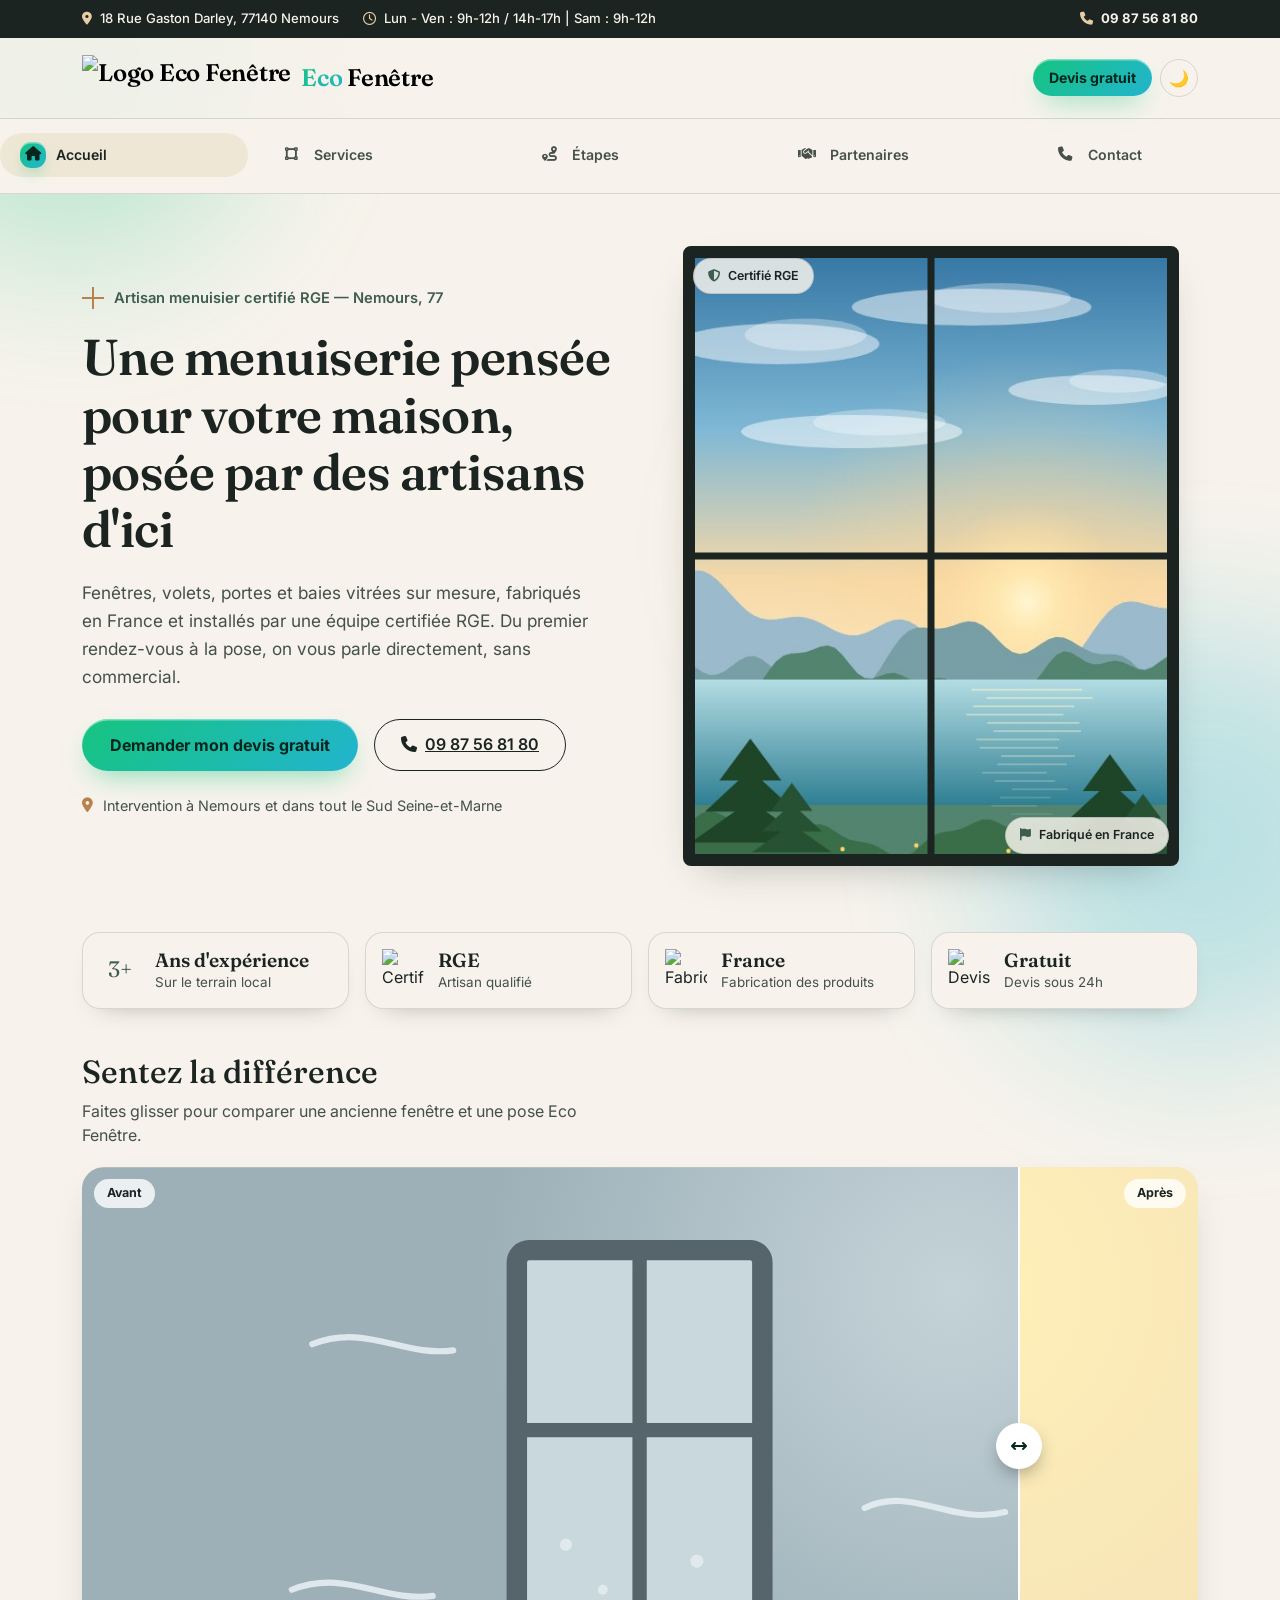
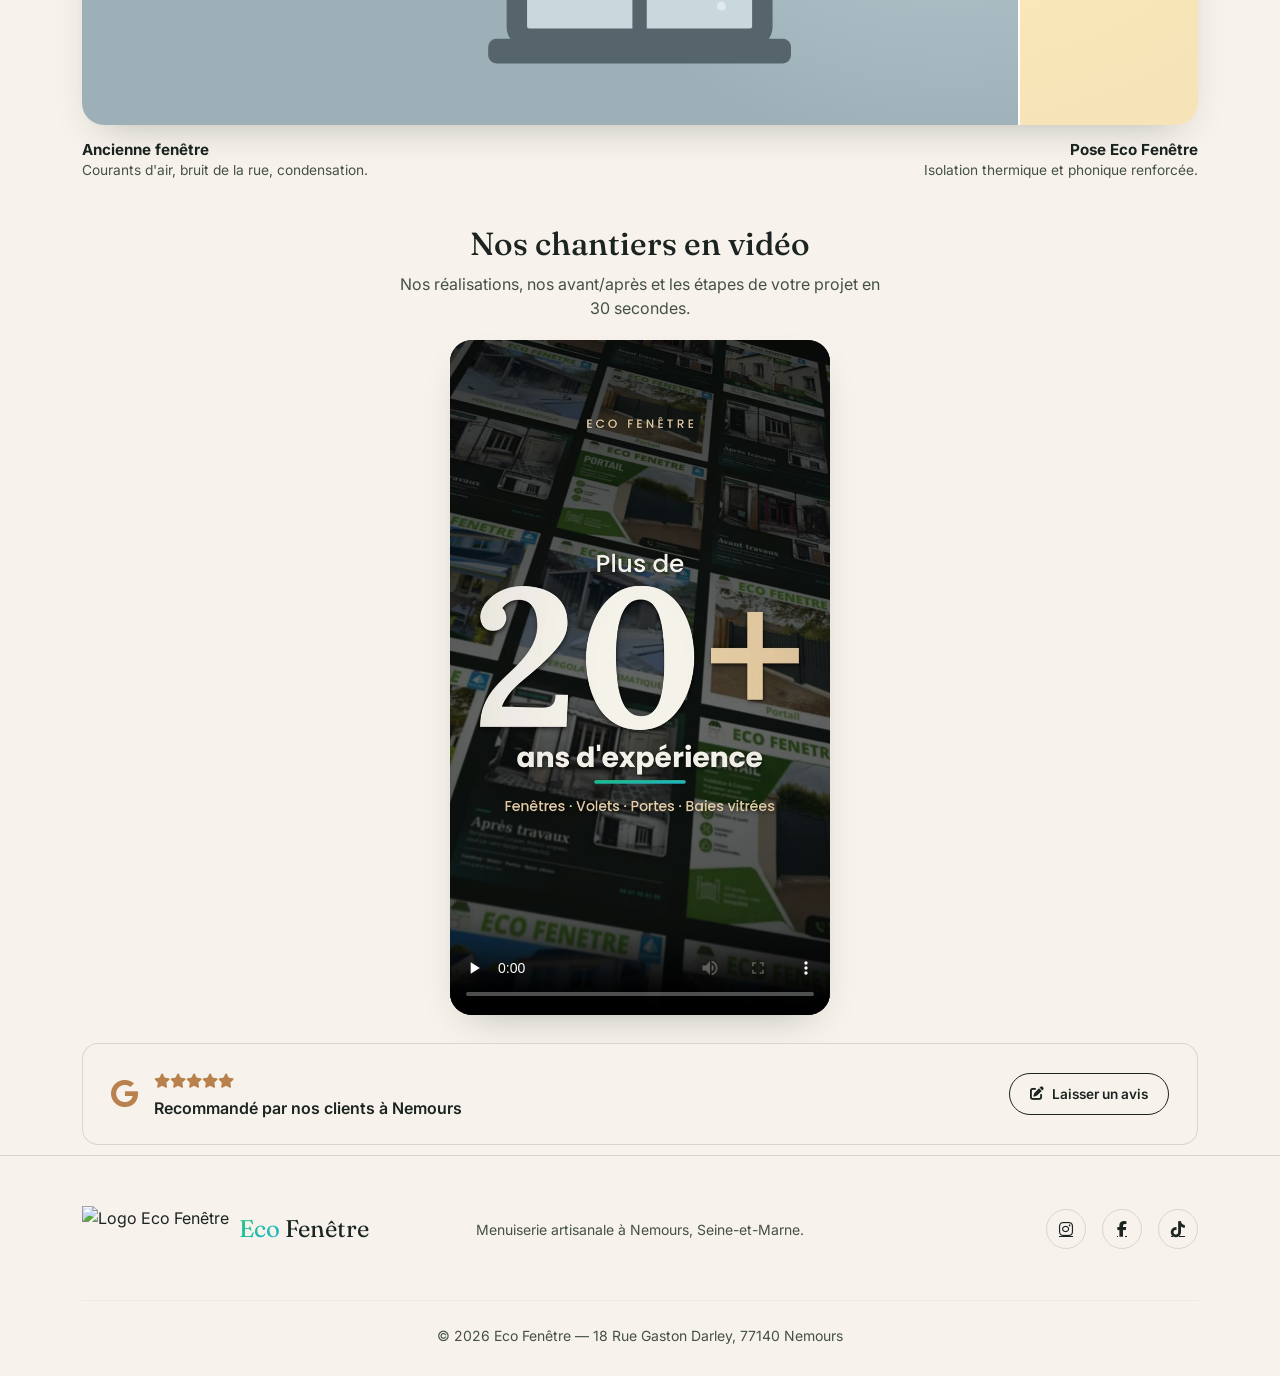
==== commit 35001407: "Update index.html" ====
--- a/index.html
+++ b/index.html
@@ -1,291 +1,1388 @@
 <!DOCTYPE html>
-<html lang="fr">
+<html lang="fr" data-bs-theme="light">
 <head>
     <meta charset="UTF-8">
-    <meta name="viewport" content="width=device-width, initial-scale=1, viewport-fit=cover">
-    <title>Eco Fenêtre | Menuisier à Nemours (77), fenêtres, volets et portes</title>
-    <meta name="description" content="Menuisier certifié RGE à Nemours : fenêtres, volets, portes, baies vitrées, portails et pergolas sur mesure. Devis gratuit sous 24 h, garantie décennale.">
-    <meta name="robots" content="index, follow, max-image-preview:large">
-    <meta name="theme-color" content="#2c4638">
-    <link rel="canonical" href="https://ecofenetre.fr/">
+    <meta name="viewport" content="width=device-width, initial-scale=1.0, viewport-fit=cover">
+
+    <title>Eco Fenêtre | Menuiserie & Rénovation Sur-Mesure à Nemours (77)</title>
+    <meta name="description" content="Artisan menuisier certifié RGE à Nemours, Seine-et-Marne. Vente et pose de fenêtres, volets, portes et baies vitrées sur-mesure. Devis gratuit sous 24h & garantie décennale.">
+    <meta name="robots" content="index, follow">
+    <meta property="og:title" content="Eco Fenêtre | Menuiserie & Rénovation Sur-Mesure à Nemours (77)">
+    <meta property="og:description" content="Artisan certifié RGE pour vos fenêtres, volets et menuiseries sur-mesure à Nemours et dans le Sud Seine-et-Marne. Devis gratuit sous 24h.">
+    <meta property="og:type" content="website">
+    <meta property="og:url" content="https://ecofenetre.fr">
+
     <link rel="icon" type="image/png" href="images/favicon.jpeg">
-    <meta property="og:type" content="website">
-    <meta property="og:locale" content="fr_FR">
-    <meta property="og:site_name" content="Eco Fenêtre">
-    <meta property="og:title" content="Eco Fenêtre | Menuisier à Nemours (77), fenêtres, volets et portes">
-    <meta property="og:description" content="Menuisier certifié RGE à Nemours : fenêtres, volets, portes, baies vitrées, portails et pergolas sur mesure. Devis gratuit sous 24 h, garantie décennale.">
-    <meta property="og:url" content="https://ecofenetre.fr/">
-    <meta property="og:image" content="https://ecofenetre.fr/images/og-cover.jpg">
-    <meta name="twitter:card" content="summary_large_image">
-    <link rel="preconnect" href="https://fonts.googleapis.com">
-    <link rel="preconnect" href="https://fonts.gstatic.com" crossorigin>
-    <link href="https://fonts.googleapis.com/css2?family=Archivo:wght@500;600;700;800&family=Source+Sans+3:wght@400;600;700&display=swap" rel="stylesheet">
-    <link rel="stylesheet" href="assets/style.css">
-    <script type="application/ld+json">
-    {
-      "@context": "https://schema.org",
-      "@type": "HomeAndConstructionBusiness",
-      "name": "Eco Fenêtre",
-      "url": "https://ecofenetre.fr/",
-      "image": "https://ecofenetre.fr/images/og-cover.jpg",
-      "telephone": "+33987568180",
-      "email": "ecofenetre45@gmail.com",
-      "description": "Menuisier à Nemours : pose de fenêtres, volets, portes, baies vitrées, portails et pergolas.",
-      "foundingDate": "2018",
-      "address": { "@type": "PostalAddress", "streetAddress": "18 Rue Gaston Darley", "postalCode": "77140", "addressLocality": "Nemours", "addressCountry": "FR" },
-      "areaServed": ["Nemours", "Sud Seine-et-Marne"],
-      "openingHoursSpecification": [
-        { "@type": "OpeningHoursSpecification", "dayOfWeek": ["Monday","Tuesday","Wednesday","Thursday","Friday"], "opens": "09:00", "closes": "12:00" },
-        { "@type": "OpeningHoursSpecification", "dayOfWeek": ["Monday","Tuesday","Wednesday","Thursday","Friday"], "opens": "14:00", "closes": "17:00" },
-        { "@type": "OpeningHoursSpecification", "dayOfWeek": "Saturday", "opens": "09:00", "closes": "12:00" }
-      ],
-      "sameAs": ["https://www.instagram.com/eco_fenetre77/", "https://www.facebook.com/profile.php?id=61590078922037", "https://www.tiktok.com/@eco.fenetre_77140"]
-    }
-    </script>
+
+    <script>document.documentElement.classList.add('js');</script>
+
+    <link href="https://cdn.jsdelivr.net/npm/bootstrap@5.3.0/dist/css/bootstrap.min.css" rel="stylesheet">
+    <link rel="stylesheet" href="https://cdnjs.cloudflare.com/ajax/libs/font-awesome/6.4.0/css/all.min.css">
+    <link href="https://fonts.googleapis.com/css2?family=Fraunces:opsz,wght@9..144,400;9..144,500;9..144,600;9..144,700&family=Inter:wght@400;500;600;700&display=swap" rel="stylesheet">
+
+    <style>
+        :root {
+            --ink: #1B2420;
+            --ink-soft: #445048;
+            --paper: #F7F3EC;
+            --paper-soft: #EFE7D6;
+            --oak: #B9814E;
+            --oak-light: #E7CDA4;
+            --sauge: #3F5D4E;
+            --sauge-light: #6E9280;
+            --glass: #A9C3C6;
+            --vivid-a: #16C47F;
+            --vivid-b: #22B4CF;
+            --vivid-gradient: linear-gradient(135deg, var(--vivid-a), var(--vivid-b));
+            --line: rgba(27, 36, 32, 0.14);
+            --shadow: 0 16px 40px -20px rgba(27, 36, 32, 0.35);
+        }
+        [data-bs-theme="dark"] {
+            --ink: #F3EEE3;
+            --ink-soft: #C9BFAE;
+            --paper: #141813;
+            --paper-soft: #1C2119;
+            --oak: #D9AE79;
+            --oak-light: #8A6A44;
+            --sauge: #85AB94;
+            --sauge-light: #3F5D4E;
+            --glass: #5F7B7E;
+            --vivid-a: #1FE39A;
+            --vivid-b: #34D3EE;
+            --line: rgba(243, 238, 227, 0.14);
+            --shadow: 0 16px 40px -20px rgba(0, 0, 0, 0.7);
+        }
+
+        * { box-sizing: border-box; -webkit-tap-highlight-color: transparent; }
+        html { scroll-behavior: smooth; }
+        body {
+            font-family: 'Inter', sans-serif;
+            background-color: var(--paper);
+            color: var(--ink);
+            transition: background-color 0.4s ease, color 0.4s ease;
+            padding-bottom: 88px;
+            position: relative;
+            overflow-x: hidden;
+        }
+        @media (min-width: 992px) { body { padding-bottom: 0; } }
+
+        h1, h2, h3, .display-font { font-family: 'Fraunces', serif; }
+        a { color: inherit; }
+        .text-muted-soft { color: var(--ink-soft); }
+        .section-divider { border: none; border-top: 1px solid var(--line); margin: 0; }
+        .container-narrow { max-width: 700px; }
+
+        .cross-mark { position: relative; width: 22px; height: 22px; flex-shrink: 0; }
+        .cross-mark::before, .cross-mark::after { content: ""; position: absolute; background: var(--oak); }
+        .cross-mark::before { top: 50%; left: 0; right: 0; height: 2px; transform: translateY(-50%); }
+        .cross-mark::after { left: 50%; top: 0; bottom: 0; width: 2px; transform: translateX(-50%); }
+
+        :focus-visible { outline: 2px solid var(--sauge); outline-offset: 3px; }
+
+        /* ============ FOND ANIME ============ */
+        .bg-blob {
+            position: fixed;
+            border-radius: 50%;
+            filter: blur(80px);
+            opacity: 0.28;
+            z-index: -1;
+            animation: floatBlob 20s ease-in-out infinite alternate;
+            will-change: transform;
+        }
+        [data-bs-theme="dark"] .bg-blob { opacity: 0.16; }
+        .bg-blob-1 { width: 360px; height: 360px; background: var(--vivid-a); top: -100px; left: -110px; }
+        .bg-blob-2 { width: 420px; height: 420px; background: var(--vivid-b); bottom: -150px; right: -130px; animation-duration: 24s; }
+        .bg-blob-3 { width: 280px; height: 280px; background: var(--oak); top: 45%; left: 60%; animation-duration: 28s; opacity: 0.16; }
+        @keyframes floatBlob { from { transform: translate(0,0) scale(1); } to { transform: translate(45px,-35px) scale(1.1); } }
+        @media (max-width: 991px) { .bg-blob { filter: blur(60px); } }
+        @media (prefers-reduced-motion: reduce) { .bg-blob { animation: none; } }
+
+        /* ============ TOP BAR ============ */
+        .top-header { background-color: var(--ink); color: var(--paper); font-size: 0.82rem; font-weight: 500; padding: 9px 0; }
+        [data-bs-theme="dark"] .top-header { background-color: #0B0E0B; }
+        .top-header a { text-decoration: none; }
+        .top-header a:hover { color: var(--oak-light); }
+        .top-header i { color: var(--oak-light); }
+
+        /* ============ NAVBAR ============ */
+        .navbar-premium {
+            background: rgba(247, 243, 236, 0.86) !important;
+            backdrop-filter: blur(14px);
+            -webkit-backdrop-filter: blur(14px);
+            border-bottom: 1px solid var(--line);
+            padding: 12px 0;
+        }
+        [data-bs-theme="dark"] .navbar-premium { background: rgba(20, 24, 19, 0.86) !important; }
+        .nav-logo { height: 46px; width: auto; margin-right: 10px; }
+        .navbar-brand { font-family: 'Fraunces', serif; font-weight: 600; letter-spacing: -0.01em; }
+        .brand-oak {
+            background: var(--vivid-gradient);
+            -webkit-background-clip: text;
+            background-clip: text;
+            color: transparent;
+        }
+
+        .btn-theme {
+            background: none; border: 1px solid var(--line); border-radius: 50%;
+            width: 38px; height: 38px; display: inline-flex; align-items: center; justify-content: center;
+            color: var(--ink); transition: border-color 0.2s ease, transform .2s ease;
+        }
+        .btn-theme:hover { border-color: var(--oak); }
+        .btn-theme:active { transform: scale(0.9); }
+
+        /* ============ BOUTONS ============ */
+        .btn-primary-eco {
+            position: relative; overflow: hidden;
+            background: var(--vivid-gradient);
+            color: #05261c; font-weight: 700; border: none; border-radius: 50px;
+            padding: 14px 28px;
+            box-shadow: 0 12px 28px -10px rgba(22, 196, 127, 0.55), inset 0 1.5px 0 rgba(255,255,255,0.45);
+            transition: transform 0.22s ease, box-shadow 0.22s ease;
+        }
+        .btn-primary-eco::before {
+            content: ""; position: absolute; top: 0; left: -60%; width: 40%; height: 100%;
+            background: linear-gradient(120deg, transparent, rgba(255,255,255,0.65), transparent);
+            transform: skewX(-20deg); transition: left 0.65s ease;
+        }
+        .btn-primary-eco:hover { transform: translateY(-2px); box-shadow: 0 16px 34px -8px rgba(22, 196, 127, 0.65), inset 0 1.5px 0 rgba(255,255,255,0.45); }
+        .btn-primary-eco:hover::before { left: 130%; }
+        .btn-primary-eco:active { transform: scale(0.96); }
+
+        .btn-outline-eco {
+            background: transparent; border: 1.5px solid var(--ink); color: var(--ink);
+            font-weight: 600; border-radius: 50px; padding: 12.5px 26px;
+            transition: all 0.25s ease;
+        }
+        .btn-outline-eco:hover { background: var(--ink); color: var(--paper); transform: translateY(-2px); }
+        .btn-outline-eco:active { transform: scale(0.96); }
+        .btn-sm-eco { padding: 10px 18px; font-size: 0.88rem; }
+
+        /* ============ BOUTON APPEL FLOTTANT (mobile) ============ */
+        .fab-call {
+            position: fixed; right: 16px; bottom: calc(86px + env(safe-area-inset-bottom, 0px)); z-index: 1040;
+            width: 56px; height: 56px; border-radius: 50%;
+            display: flex; align-items: center; justify-content: center;
+            background: var(--vivid-gradient); color: #05261c; font-size: 1.25rem; text-decoration: none;
+            box-shadow: 0 14px 26px -8px rgba(22, 196, 127, 0.7), inset 0 2px 0 rgba(255,255,255,0.5), inset 0 -6px 10px rgba(0,60,40,0.18);
+            transition: transform .2s ease;
+        }
+        .fab-call:active { transform: scale(0.92); }
+        .fab-call::after {
+            content: ""; position: absolute; inset: 0; border-radius: 50%;
+            border: 2px solid var(--vivid-a); animation: fabPulse 2.8s ease-out infinite;
+        }
+        @keyframes fabPulse { 0% { transform: scale(1); opacity: .8; } 70%, 100% { transform: scale(1.6); opacity: 0; } }
+        body[data-tab="contact"] .fab-call { display: none; }
+        @media (min-width: 992px) { .fab-call { display: none; } }
+        @media (prefers-reduced-motion: reduce) { .fab-call::after { animation: none; opacity: 0; } }
+
+        /* ============ TAB BAR ============ */
+        .tab-bar {
+            position: fixed; bottom: 0; left: 0; right: 0; z-index: 1050;
+            display: flex; justify-content: space-around; align-items: center;
+            background: rgba(247, 243, 236, 0.94);
+            backdrop-filter: blur(16px); -webkit-backdrop-filter: blur(16px);
+            border-top: 1px solid var(--line);
+            padding: 8px 4px calc(8px + env(safe-area-inset-bottom, 0px));
+        }
+        [data-bs-theme="dark"] .tab-bar { background: rgba(20, 24, 19, 0.94); }
+
+        .tab-btn {
+            display: flex; flex-direction: column; align-items: center; gap: 3px;
+            background: none; border: none; color: var(--ink-soft);
+            font-size: 0.66rem; font-weight: 600; padding: 4px 8px; border-radius: 14px;
+            transition: color 0.25s ease; flex: 1; max-width: 90px;
+        }
+        .tab-btn:active { transform: scale(0.93); }
+        .tab-icon-wrap {
+            display: flex; align-items: center; justify-content: center;
+            width: 34px; height: 34px; border-radius: 11px; font-size: 1.05rem;
+            transition: all 0.3s cubic-bezier(.5,-0.2,.3,1.4); color: var(--ink-soft);
+        }
+        .tab-btn.active { color: var(--ink); }
+        .tab-btn.active .tab-icon-wrap {
+            background: var(--vivid-gradient); color: #05261c;
+            box-shadow: 0 8px 16px -6px rgba(22, 196, 127, 0.6), inset 0 1.5px 0 rgba(255,255,255,0.45);
+            transform: translateY(-3px);
+        }
+        .tab-label { transition: color 0.25s ease; }
+
+        @media (min-width: 992px) {
+            .tab-bar {
+                position: static; flex-direction: row; justify-content: center; gap: 10px;
+                background: var(--paper); border-top: none; border-bottom: 1px solid var(--line);
+                padding: 14px 0 16px; backdrop-filter: none;
+            }
+            .tab-btn { flex-direction: row; gap: 10px; padding: 9px 20px; max-width: none; border-radius: 40px; }
+            .tab-btn.active { background: var(--paper-soft); }
+            .tab-icon-wrap { width: 26px; height: 26px; font-size: 0.9rem; }
+            .tab-btn.active .tab-icon-wrap { transform: none; }
+            .tab-label { font-size: 0.88rem; }
+        }
+
+        /* ============ TAB PANELS ============ */
+        .tab-panel { display: none; }
+        .tab-panel.active { display: block; animation: panelIn 0.5s cubic-bezier(.2,.7,.3,1); }
+        @keyframes panelIn { from { opacity: 0; transform: translateY(16px); } to { opacity: 1; transform: translateY(0); } }
+        @media (prefers-reduced-motion: reduce) { .tab-panel.active { animation: none; } }
+
+        /* ============ APPARITION PROGRESSIVE (services + étapes) ============ */
+        .js .reveal {
+            opacity: 0; transform: perspective(900px) translateY(24px) rotateX(8deg);
+            transition: opacity .7s ease, transform .8s cubic-bezier(.2,.7,.2,1);
+        }
+        .js .reveal.in { opacity: 1; transform: none; }
+        @media (prefers-reduced-motion: reduce) { .js .reveal { opacity: 1; transform: none; transition: none; } }
+
+        /* ============ HERO ============ */
+        .hero { padding: 44px 0 40px; }
+        .hero-kicker { display: flex; align-items: center; gap: 10px; color: var(--sauge); font-weight: 600; font-size: 0.92rem; margin-bottom: 20px; }
+        [data-bs-theme="dark"] .hero-kicker { color: var(--glass); }
+        .hero h1 { font-size: clamp(1.9rem, 4.4vw, 3.15rem); font-weight: 600; line-height: 1.14; letter-spacing: -0.01em; margin-bottom: 20px; }
+        .hero-lead { font-size: 1.08rem; line-height: 1.62; color: var(--ink-soft); max-width: 46ch; margin-bottom: 28px; }
+        .hero-zone { display: flex; align-items: center; gap: 10px; margin-top: 24px; font-size: 0.9rem; color: var(--ink-soft); }
+        .hero-zone i { color: var(--oak); }
+
+        /* Scène 3D de la fenêtre */
+        .hero-window-wrap { margin-top: 8px; }
+        .stage-box {
+            position: relative; aspect-ratio: 4/5; max-height: 620px; margin: 0 auto; border-radius: 22px;
+            background: radial-gradient(circle at 50% 46%, rgba(34,180,207,0.22), rgba(22,196,127,0.08) 48%, transparent 72%);
+        }
+        .stage-canvas { position: absolute; inset: 0; opacity: 0; transition: opacity .9s ease; z-index: 2; }
+        .stage-canvas canvas { display: block; width: 100%; height: 100%; cursor: grab; }
+        .stage-canvas canvas:active { cursor: grabbing; }
+        .has-3d .stage-canvas { opacity: 1; }
+        .has-3d .hero-window-frame.fallback { opacity: 0; visibility: hidden; transition: opacity .6s ease, visibility 0s .6s; }
+
+        .float-badge {
+            position: absolute; z-index: 3; pointer-events: none;
+            display: inline-flex; align-items: center; gap: 8px; padding: 8px 14px; border-radius: 40px;
+            background: rgba(247, 243, 236, 0.84); backdrop-filter: blur(10px); -webkit-backdrop-filter: blur(10px);
+            border: 1px solid var(--line); box-shadow: var(--shadow);
+            font-size: 0.78rem; font-weight: 600; color: var(--ink);
+            animation: floaty 6s ease-in-out infinite alternate;
+        }
+        [data-bs-theme="dark"] .float-badge { background: rgba(20, 24, 19, 0.8); }
+        .float-badge i { color: var(--sauge); }
+        [data-bs-theme="dark"] .float-badge i { color: var(--vivid-a); }
+        .fb-1 { top: 12px; left: 10px; }
+        .fb-2 { bottom: 12px; right: 10px; animation-delay: -3s; }
+        @keyframes floaty { from { transform: translateY(0); } to { transform: translateY(-7px); } }
+        @media (prefers-reduced-motion: reduce) { .float-badge { animation: none; } }
+
+        .stage-hint { text-align: center; font-size: 0.82rem; color: var(--ink-soft); margin: 12px 0 0; }
+        .stage-ui { margin-top: 14px; display: flex; flex-direction: column; gap: 14px; }
+        .finish-row { display: flex; align-items: center; justify-content: space-between; gap: 12px; flex-wrap: wrap; }
+        .finish-label { font-size: 0.9rem; color: var(--ink-soft); }
+        .finish-label strong { color: var(--ink); font-weight: 600; }
+        .swatches { display: flex; gap: 12px; }
+        .sw {
+            width: 36px; height: 36px; border-radius: 50%; background: var(--c); border: 2px solid var(--line); padding: 0;
+            box-shadow: inset 0 2px 3px rgba(255,255,255,0.35), inset 0 -4px 6px rgba(0,0,0,0.18);
+            transition: transform .2s ease, box-shadow .2s ease;
+        }
+        .sw[aria-pressed="true"] { transform: scale(1.1); box-shadow: 0 0 0 2px var(--paper), 0 0 0 4px var(--sauge), inset 0 2px 3px rgba(255,255,255,0.35), inset 0 -4px 6px rgba(0,0,0,0.18); }
+        .stage-actions { display: flex; gap: 10px; flex-wrap: wrap; }
+        .stage-actions .btn-sm-eco { flex: 1 1 150px; }
+
+        /* Version de secours (sans 3D) : la fenêtre CSS d'origine */
+        .hero-window-frame {
+            position: absolute; inset: 0; width: 100%; border-radius: 8px; overflow: hidden;
+            border: 12px solid var(--ink); box-shadow: var(--shadow); perspective: 1400px;
+        }
+        .hero-scene {
+            position: absolute; inset: 0;
+            background:
+                radial-gradient(circle at 74% 18%, #FCE7B0 0%, rgba(252,231,176,0) 32%),
+                linear-gradient(180deg, #CDE7E4 0%, #B7D9D1 38%, #DCCB9C 78%, #C9AE79 100%);
+        }
+        .hero-scene::before {
+            content: ""; position: absolute; left: -10%; right: -10%; bottom: 0; height: 34%;
+            background: var(--sauge); opacity: 0.85;
+            clip-path: polygon(0% 60%, 18% 30%, 34% 55%, 52% 20%, 68% 48%, 86% 15%, 100% 42%, 100% 100%, 0% 100%);
+        }
+        .hero-scene.painted::before { display: none; }
+        .hero-shine {
+            position: absolute; top: 0; bottom: 0; width: 35%; z-index: 7; pointer-events: none;
+            background: linear-gradient(100deg, transparent, rgba(255,255,255,0.55), transparent);
+            transform: translateX(-160%); animation: shine 5.5s ease-in-out infinite; animation-delay: 2.4s;
+            mix-blend-mode: overlay;
+        }
+        @keyframes shine { 0%, 58% { transform: translateX(-160%); } 100% { transform: translateX(260%); } }
+        .mullion-v, .mullion-h { position: absolute; background: var(--ink); z-index: 4; }
+        .mullion-v { left: 50%; top: 0; bottom: 0; width: 7px; transform: translateX(-50%); }
+        .mullion-h { top: 50%; left: 0; right: 0; height: 7px; transform: translateY(-50%); }
+        .shutter {
+            position: absolute; top: 0; bottom: 0; width: 50%; z-index: 6;
+            background: repeating-linear-gradient(var(--oak) 0px, var(--oak) 15%, #A06F3E 15%, #A06F3E 17%);
+            box-shadow: inset 0 0 0 3px rgba(0,0,0,0.08);
+        }
+        .shutter-left { left: 0; transform-origin: left center; animation: openLeft 1.3s cubic-bezier(.65,0,.25,1) 0.35s both; }
+        .shutter-right { right: 0; transform-origin: right center; animation: openRight 1.3s cubic-bezier(.65,0,.25,1) 0.35s both; }
+        @keyframes openLeft { 0% { transform: rotateY(0deg); } 100% { transform: rotateY(-112deg); box-shadow: none; } }
+        @keyframes openRight { 0% { transform: rotateY(0deg); } 100% { transform: rotateY(112deg); box-shadow: none; } }
+        @media (prefers-reduced-motion: reduce) {
+            .shutter-left, .shutter-right { animation: none; transform: rotateY(112deg); opacity: 0; }
+            .hero-shine { animation: none; opacity: 0; }
+        }
+
+        /* ============ STATS ============ */
+        .stats-row { padding: 26px 0 10px; }
+        .stat-block {
+            display: flex; align-items: center; gap: 14px; padding: 16px; height: 100%;
+            border-radius: 18px; background: var(--paper); border: 1px solid var(--line);
+            box-shadow: 0 12px 26px -20px rgba(27, 36, 32, 0.5); transition: border-color .25s ease;
+        }
+        .stat-block:hover { border-color: var(--oak); }
+        .stat-img-wrapper { width: 42px; height: 42px; flex-shrink: 0; display: flex; align-items: center; justify-content: center; }
+        .stat-img-wrapper img { max-width: 100%; max-height: 100%; object-fit: contain; }
+        .stat-block h3 { font-size: 1.2rem; margin: 0; font-weight: 600; }
+        .stat-block p { margin: 0; font-size: 0.84rem; color: var(--ink-soft); }
+
+        /* ============ AVANT / APRES ============ */
+        .compare { margin-top: 44px; }
+        .compare h2 { font-size: clamp(1.5rem, 3vw, 2rem); margin-bottom: 8px; }
+        .compare > p { color: var(--ink-soft); max-width: 50ch; margin-bottom: 20px; }
+        .cmp-box {
+            position: relative; aspect-ratio: 4/3; border-radius: 22px; overflow: hidden; touch-action: pan-y;
+            cursor: ew-resize; user-select: none; -webkit-user-select: none; box-shadow: var(--shadow);
+        }
+        @media (min-width: 768px) { .cmp-box { aspect-ratio: 16/8; } }
+        .cmp-layer { position: absolute; inset: 0; display: flex; align-items: center; justify-content: center; }
+        .cmp-after { background: radial-gradient(circle at 78% 22%, #FFF0B8, transparent 48%), #F6E3B8; color: #B9814E; --gf: #FFF6D8; }
+        .cmp-before { background: radial-gradient(circle at 78% 22%, #C4D3D8, transparent 48%), #9DB0B8; color: #56656B; --gf: #C9D8DD; }
+        .cmp-win { height: 88%; width: auto; overflow: visible; pointer-events: none; }
+        .cmp-tag {
+            position: absolute; top: 12px; padding: 5px 13px; border-radius: 30px; font-size: 0.78rem; font-weight: 700;
+            background: rgba(255,255,255,0.8); color: #1B2420; pointer-events: none;
+        }
+        .cmp-before .cmp-tag { left: 12px; }
+        .cmp-after .cmp-tag { right: 12px; }
+        .wind { stroke-dasharray: 70 220; animation: windMove 2.8s linear infinite; }
+        .wind.w2 { animation-delay: -1s; } .wind.w3 { animation-delay: -1.9s; }
+        @keyframes windMove { from { stroke-dashoffset: 290; } to { stroke-dashoffset: 0; } }
+        .sunpatch { animation: pulseLight 4s ease-in-out infinite alternate; }
+        @keyframes pulseLight { from { opacity: .35; } to { opacity: .75; } }
+        @media (prefers-reduced-motion: reduce) { .wind, .sunpatch { animation: none; } }
+        .cmp-handle { position: absolute; top: 0; bottom: 0; left: 50%; width: 2px; background: #fff; transform: translateX(-1px); pointer-events: none; }
+        .cmp-handle span {
+            position: absolute; top: 50%; left: 50%; width: 46px; height: 46px; margin: -23px 0 0 -23px; border-radius: 50%;
+            background: #fff; color: #05261c; display: flex; align-items: center; justify-content: center;
+            box-shadow: 0 8px 20px -6px rgba(0,0,0,0.45);
+        }
+        .cmp-captions { display: flex; justify-content: space-between; gap: 16px; margin-top: 14px; }
+        .cmp-captions div { flex: 1; font-size: 0.86rem; color: var(--ink-soft); line-height: 1.45; }
+        .cmp-captions strong { display: block; color: var(--ink); font-size: 0.95rem; }
+        .cmp-captions div:last-child { text-align: right; }
+
+        /* ============ VIDEO ============ */
+        .video-block { margin-top: 44px; text-align: center; }
+        .video-block h2 { font-size: clamp(1.5rem, 3vw, 2rem); margin-bottom: 8px; }
+        .video-block > p { color: var(--ink-soft); max-width: 50ch; margin: 0 auto 20px; }
+        .video-frame { max-width: 380px; margin: 0 auto; aspect-ratio: 9/16; border-radius: 22px; overflow: hidden; box-shadow: var(--shadow); background: #0b0e0b; }
+        .video-frame video { width: 100%; height: 100%; object-fit: cover; display: block; }
+
+        /* ============ AVIS GOOGLE ============ */
+        .review-strip {
+            display: flex; align-items: center; justify-content: space-between; flex-wrap: wrap; gap: 16px;
+            padding: 24px 28px; border: 1px solid var(--line); border-radius: 16px; background: var(--paper);
+            margin-top: 28px;
+        }
+        .review-stars i { color: var(--oak); font-size: 0.9rem; }
+        .btn-review {
+            background: transparent; border: 1.5px solid var(--ink); color: var(--ink); font-weight: 600;
+            font-size: 0.85rem; padding: 10px 20px; border-radius: 50px; text-decoration: none;
+            display: inline-flex; align-items: center; gap: 8px; transition: all 0.2s ease;
+        }
+        .btn-review:hover { background: var(--sauge); border-color: var(--sauge); color: var(--paper); }
+        .btn-review:active { transform: scale(0.95); }
+
+        /* ============ SECTIONS GENERIQUES ============ */
+        .panel-section { padding: 44px 0 60px; }
+        .panel-heading { margin-bottom: 34px; }
+        .panel-heading h2 { font-size: clamp(1.7rem, 3.4vw, 2.3rem); margin-bottom: 10px; }
+        .panel-heading p { color: var(--ink-soft); max-width: 46ch; margin: 0; }
+
+        /* ============ SERVICES (cartes en relief) ============ */
+        .svc { position: relative; }
+        .svc::before {
+            content: ""; position: absolute; inset: 10px -8px -10px 8px; border-radius: 22px;
+            background: var(--paper-soft); border: 1px solid var(--line);
+        }
+        .svc-card {
+            position: relative; height: 100%; padding: 26px 24px; border-radius: 22px;
+            background: var(--paper); border: 1px solid var(--line); box-shadow: var(--shadow);
+            transition: transform .2s ease;
+        }
+        .svc-card:active { transform: translate(2px, 2px); }
+        .svc-tile {
+            width: 60px; height: 60px; border-radius: 18px; margin-bottom: 18px;
+            display: flex; align-items: center; justify-content: center;
+            background: var(--vivid-gradient); color: #05261c;
+            box-shadow: inset 0 1.5px 0 rgba(255,255,255,0.6), inset 0 -8px 14px rgba(0,60,40,0.16), 0 12px 20px -10px rgba(22,196,127,0.7);
+        }
+        .svc-tile svg { width: 32px; height: 32px; }
+        .svc-card h3 { font-size: 1.2rem; font-weight: 600; margin-bottom: 8px; }
+        .svc-card p { color: var(--ink-soft); font-size: 0.94rem; line-height: 1.6; margin: 0; }
+
+        /* ============ ETAPES (frise) ============ */
+        .process-step { position: relative; display: flex; gap: 18px; padding: 0 0 32px; }
+        .process-step:last-child { padding-bottom: 0; }
+        .process-num {
+            position: relative; z-index: 1; width: 46px; height: 46px; border-radius: 50%; flex-shrink: 0;
+            display: flex; align-items: center; justify-content: center;
+            font-family: 'Fraunces', serif; font-size: 1.05rem; color: var(--oak);
+            background: var(--paper); border: 2px solid var(--oak);
+            transition: background .5s ease .2s, color .5s ease .2s, border-color .5s ease .2s, transform .7s cubic-bezier(.3,1.7,.5,1) .2s;
+        }
+        .process-step::before {
+            content: ""; position: absolute; left: 22px; top: 46px; bottom: 0; width: 2px;
+            background: linear-gradient(var(--oak), var(--line));
+            transform: scaleY(0); transform-origin: top; transition: transform .8s ease .35s;
+        }
+        .process-step:last-child::before { display: none; }
+        .js .process-step:not(.in) .process-num { transform: scale(.7); }
+        .process-step.in::before { transform: scaleY(1); }
+        .process-step.in .process-num {
+            background: var(--vivid-gradient); border-color: transparent; color: #05261c;
+            box-shadow: inset 0 1.5px 0 rgba(255,255,255,0.5), 0 10px 18px -8px rgba(22,196,127,0.6);
+        }
+        .process-step h3 { font-size: 1.08rem; font-weight: 600; margin: 8px 0 5px; }
+        .process-step p { color: var(--ink-soft); margin: 0; font-size: 0.92rem; line-height: 1.55; }
+        @media (prefers-reduced-motion: reduce) { .process-step::before { transition: none; transform: scaleY(1); } }
+
+        /* ============ RESEAUX + PARTENAIRES ============ */
+        .social-card {
+            border: 1px solid var(--line); border-radius: 14px; padding: 28px; height: 100%;
+            transition: border-color 0.25s ease, transform 0.25s ease; text-decoration: none; color: var(--ink); display: block;
+        }
+        .social-card:hover { border-color: var(--oak); transform: translateY(-4px); color: var(--ink); }
+        .social-card:active { transform: scale(0.97); }
+        .social-card i.icon-social {
+            font-size: 1.4rem; margin-bottom: 14px; width: 46px; height: 46px; display: flex;
+            align-items: center; justify-content: center; border-radius: 12px; background: var(--vivid-gradient); color: #05261c;
+            box-shadow: inset 0 1.5px 0 rgba(255,255,255,0.5), inset 0 -6px 10px rgba(0,60,40,0.14);
+        }
+        .social-card h3 { font-size: 1.08rem; font-weight: 600; margin-bottom: 6px; }
+        .social-card p { color: var(--ink-soft); font-size: 0.9rem; margin: 0; }
+
+        .partner-tile {
+            display: flex; align-items: center; justify-content: center; height: 84px; padding: 12px;
+            border: 1px solid var(--line); border-radius: 10px; background: var(--paper);
+            filter: grayscale(45%); opacity: 0.85; transition: all 0.25s ease;
+        }
+        .partner-tile:hover { filter: none; opacity: 1; border-color: var(--oak); transform: translateY(-3px); }
+        .partner-logo { max-height: 40px; max-width: 85%; object-fit: contain; }
+
+        /* ============ CONTACT ============ */
+        .contact-banner {
+            background: var(--vivid-gradient); color: #05261c; border-radius: 18px;
+            padding: 26px 28px; margin-bottom: 28px; display: flex; align-items: center; gap: 16px;
+            box-shadow: 0 18px 34px -18px rgba(22,196,127,0.7), inset 0 1.5px 0 rgba(255,255,255,0.45);
+        }
+        .contact-banner i { font-size: 1.6rem; }
+        .contact-banner h3 { margin: 0 0 2px; font-size: 1.15rem; font-weight: 700; }
+        .contact-banner p { margin: 0; font-size: 0.88rem; opacity: 0.85; }
+        .finish-note {
+            border: 1.5px solid var(--sauge); border-radius: 14px; padding: 14px 18px; margin: -10px 0 20px;
+            font-size: 0.92rem; background: var(--paper-soft);
+        }
+
+        .contact-line {
+            border: 1px solid var(--line); border-radius: 14px; padding: 20px; margin-bottom: 12px;
+            text-decoration: none; color: var(--ink); display: flex; align-items: center; gap: 16px;
+            transition: border-color 0.2s ease, background 0.2s ease, transform .2s ease;
+        }
+        .contact-line:hover { border-color: var(--sauge); background: var(--paper-soft); color: var(--ink); }
+        .contact-line:active { transform: scale(0.98); }
+        .contact-line .contact-icon {
+            width: 44px; height: 44px; border-radius: 12px; background: var(--paper-soft);
+            display: flex; align-items: center; justify-content: center; color: var(--sauge); flex-shrink: 0; font-size: 1.05rem;
+        }
+        .contact-line strong { display: block; font-size: 0.98rem; }
+        .contact-line small { color: var(--ink-soft); }
+
+        .hours-card { border: 1px solid var(--line); border-radius: 14px; padding: 20px; margin-top: 8px; }
+        .map-embed { border: 1px solid var(--line); border-radius: 14px; overflow: hidden; margin-top: 24px; }
+        .map-embed iframe { width: 100%; height: 260px; border: 0; display: block; }
+
+        /* ============ FOOTER ============ */
+        footer { padding: 50px 0 30px; border-top: 1px solid var(--line); }
+        .footer-social {
+            width: 40px; height: 40px; border: 1px solid var(--line); border-radius: 50%;
+            display: inline-flex; align-items: center; justify-content: center;
+            transition: border-color 0.2s ease, color 0.2s ease, transform .2s ease;
+        }
+        .footer-social:hover { border-color: var(--oak); color: var(--oak); transform: translateY(-2px); }
+
+        @media (max-width: 991px) {
+            .panel-section { padding: 32px 0 44px; }
+            .hero { padding: 32px 0 32px; }
+        }
+    </style>
 </head>
 <body>
 
-<svg width="0" height="0" style="position:absolute" aria-hidden="true" focusable="false">
-  <defs>
-    <symbol id="i-phone" viewBox="0 0 24 24"><path d="M5 4h4l2 5-2.5 1.5a11 11 0 0 0 5 5L15 13l5 2v4a2 2 0 0 1-2 2A16 16 0 0 1 3 6a2 2 0 0 1 2-2z" fill="none" stroke="currentColor" stroke-width="1.8" stroke-linejoin="round"/></symbol>
-    <symbol id="i-check" viewBox="0 0 24 24"><path d="M4 12.5l5 5L20 6.5" fill="none" stroke="currentColor" stroke-width="2.2" stroke-linecap="round" stroke-linejoin="round"/></symbol>
-    <symbol id="i-arrow" viewBox="0 0 24 24"><path d="M4 12h15m-6-6l6 6-6 6" fill="none" stroke="currentColor" stroke-width="2" stroke-linecap="round" stroke-linejoin="round"/></symbol>
-    <symbol id="i-pin" viewBox="0 0 24 24"><path d="M12 21s7-6.2 7-11.5A7 7 0 0 0 5 9.5C5 14.8 12 21 12 21z" fill="none" stroke="currentColor" stroke-width="1.8"/><circle cx="12" cy="9.5" r="2.4" fill="none" stroke="currentColor" stroke-width="1.8"/></symbol>
-    <symbol id="i-mail" viewBox="0 0 24 24"><rect x="3" y="5" width="18" height="14" rx="2" fill="none" stroke="currentColor" stroke-width="1.8"/><path d="M3.5 6.5l8.5 6.5 8.5-6.5" fill="none" stroke="currentColor" stroke-width="1.8"/></symbol>
-    <symbol id="i-clock" viewBox="0 0 24 24"><circle cx="12" cy="12" r="9" fill="none" stroke="currentColor" stroke-width="1.8"/><path d="M12 7v5l3.5 2" fill="none" stroke="currentColor" stroke-width="1.8" stroke-linecap="round"/></symbol>
-    <symbol id="i-tools" viewBox="0 0 32 32"><path d="M5 27l11-11M20 5a6 6 0 0 0-5 8l-2 2 4 4 2-2a6 6 0 0 0 8-5l-4 3-3-3 3-4z" fill="none" stroke="currentColor" stroke-width="1.8" stroke-linejoin="round" stroke-linecap="round"/></symbol>
-    <symbol id="i-flag" viewBox="0 0 32 32"><path d="M7 28V4m0 3h17l-3 5 3 5H7" fill="none" stroke="currentColor" stroke-width="1.8" stroke-linejoin="round" stroke-linecap="round"/></symbol>
-    <symbol id="i-time" viewBox="0 0 32 32"><circle cx="16" cy="16" r="11" fill="none" stroke="currentColor" stroke-width="1.8"/><path d="M16 9v7l5 3" fill="none" stroke="currentColor" stroke-width="1.8" stroke-linecap="round"/></symbol>
-  </defs>
-</svg>
-
-<a class="skip" href="#contenu">Aller au contenu</a>
-
-<div class="topbar">
-  <div class="container">
-    <div><span>18 Rue Gaston Darley, 77140 Nemours</span><span>Lun-Ven 9h-12h / 14h-17h, Sam 9h-12h</span></div>
-    <a href="tel:0987568180">09 87 56 81 80</a>
-  </div>
-</div>
-
-<header class="site-header" id="top">
-  <div class="container">
-    <a class="brand" href="index.html" aria-label="Eco Fenêtre, accueil">
-      <img src="images/a.jpeg" alt="" width="44" height="44">
-      <span class="brand-name"><b>Eco</b> Fenêtre</span>
-    </a>
-    <nav class="nav" id="nav" aria-label="Navigation principale"><a href="index.html" aria-current="page">Accueil</a><a href="services.html">Services</a><a href="realisations.html">Réalisations</a><a href="entreprise.html">L'entreprise</a><a href="contact.html">Contact</a></nav>
-    <div class="header-cta">
-      <a class="header-phone" href="tel:0987568180"><svg><use href="#i-phone"/></svg>09 87 56 81 80</a>
-      <a class="btn btn-primary btn-sm" href="contact.html">Nous contacter</a>
-      <button class="menu-btn" id="menuBtn" aria-expanded="false" aria-controls="nav" aria-label="Ouvrir le menu"><span></span></button>
+    <svg width="0" height="0" style="position:absolute" aria-hidden="true" focusable="false">
+        <defs>
+            <symbol id="winSym" viewBox="0 0 200 240">
+                <rect x="40" y="24" width="120" height="190" rx="6" style="fill: var(--gf)" stroke="currentColor" stroke-width="10"/>
+                <path d="M100 24v190M40 112h120" stroke="currentColor" stroke-width="7"/>
+                <rect x="26" y="214" width="148" height="12" rx="4" fill="currentColor"/>
+            </symbol>
+        </defs>
+    </svg>
+
+    <div class="bg-blob bg-blob-1"></div>
+    <div class="bg-blob bg-blob-2"></div>
+    <div class="bg-blob bg-blob-3"></div>
+
+    <div class="top-header d-none d-lg-block">
+        <div class="container d-flex justify-content-between align-items-center">
+            <div class="d-flex align-items-center gap-4">
+                <span><i class="fa-solid fa-location-dot me-2"></i>18 Rue Gaston Darley, 77140 Nemours</span>
+                <span><i class="fa-regular fa-clock me-2"></i>Lun - Ven : 9h-12h / 14h-17h | Sam : 9h-12h</span>
+            </div>
+            <div><a href="tel:0987568180" class="fw-bold"><i class="fa-solid fa-phone me-2"></i>09 87 56 81 80</a></div>
+        </div>
     </div>
-  </div>
-</header>
-
-<main id="contenu">
-
-  <section class="hero" aria-labelledby="h1">
-    <div class="container hero-grid">
-      <div>
-        <p class="eyebrow">Menuiserie à Nemours (77)</p>
-        <h1 id="h1">Menuisier à Nemours : fenêtres, volets, portes et baies vitrées sur mesure</h1>
-        <p class="hero-lead">Des menuiseries fabriquées en France, posées par notre équipe certifiée RGE. Un seul interlocuteur du premier appel à la fin du chantier, et un chantier laissé propre.</p>
-        <div class="hero-actions">
-          <a class="btn btn-primary" href="contact.html">Contacter le bureau</a>
-          <a class="btn btn-ghost" href="tel:0987568180"><svg><use href="#i-phone"/></svg>09 87 56 81 80</a>
+
+    <nav class="navbar navbar-expand-lg navbar-premium sticky-top">
+        <div class="container">
+            <a class="navbar-brand fs-4 d-flex align-items-center" href="#">
+                <img src="images/a.jpeg" alt="Logo Eco Fenêtre" class="nav-logo">
+                <span class="brand-oak">Eco</span> Fenêtre
+            </a>
+            <div class="ms-auto d-flex align-items-center gap-2">
+                <button class="btn-primary-eco d-none d-lg-inline-flex py-2 px-3" style="font-size:0.88rem;" onclick="activateTab('contact')">Devis gratuit</button>
+                <button id="themeToggle" class="btn-theme" title="Basculer le thème">🌙</button>
+            </div>
         </div>
-        <ul class="hero-note">
-          <li><svg><use href="#i-check"/></svg>Réponse sous 24 h</li>
-          <li><svg><use href="#i-check"/></svg>Devis gratuit</li>
-          <li><svg><use href="#i-check"/></svg>Garantie décennale</li>
-        </ul>
-      </div>
-      <div class="mosaic">
-        <figure class="m-main"><img src="images/realisations/portail-anthracite.jpg" alt="Portail battant en aluminium anthracite entre deux piliers" width="709" height="590" fetchpriority="high"></figure>
-        <figure class="m-small"><img src="images/realisations/portail-pose.jpg" alt="Deux artisans d'Eco Fenêtre posent un portail" width="630" height="575"></figure>
-        <figure class="m-small"><img src="images/realisations/pergola-bioclimatique.jpg" alt="Pergola bio-climatique avec parois vitrées" width="618" height="468"></figure>
-      </div>
-    </div>
-  </section>
-
-  <section class="proof" aria-label="Nos garanties">
-    <div class="container proof-grid">
-      <div class="proof-item"><img class="proof-logo" src="images/logo-qualibat-rge.png" alt="Qualibat RGE" width="44" height="48"><div><strong>Qualibat RGE</strong><span>Pour bénéficier des aides à la rénovation, selon votre dossier.</span></div></div>
-      <div class="proof-item"><svg><use href="#i-tools"/></svg><div><strong>Plus de 20 ans de métier</strong><span>Une équipe qui connaît les chantiers et leurs pièges.</span></div></div>
-      <div class="proof-item"><svg><use href="#i-flag"/></svg><div><strong>Fabriqué en France</strong><span>Nos menuiseries sont fabriquées en France.</span></div></div>
-      <div class="proof-item"><svg><use href="#i-time"/></svg><div><strong>Devis gratuit sous 24 h</strong><span>Établi directement avec notre bureau.</span></div></div>
-    </div>
-  </section>
-
-  <section class="section" aria-labelledby="t-services">
-    <div class="container">
-      <div class="section-head">
-        <p class="eyebrow">Nos prestations</p>
-        <h2 id="t-services">Ce que nous posons chez vous</h2>
-        <p>Chaque ouverture est mesurée sur place. Nous ne vendons pas de modèle standard, nous adaptons la menuiserie à votre maison.</p>
-      </div>
-      <div class="services-grid">
-        <article class="service">
-          <svg class="ico" viewBox="0 0 48 48" fill="none" stroke="currentColor" stroke-width="2" stroke-linecap="round" stroke-linejoin="round" aria-hidden="true"><rect x="10" y="6" width="28" height="34" rx="1.5"/><path d="M24 6v34M10 23h28M6 43h36"/></svg>
-          <h3>Fenêtres</h3>
-          <p>PVC, aluminium ou mixte bois-alu. Isolation thermique et phonique renforcée, dimensions relevées chez vous.</p>
-          <a class="more" href="services.html#fenetres">En savoir plus <svg><use href="#i-arrow"/></svg></a>
-        </article>
-        <article class="service">
-          <svg class="ico" viewBox="0 0 48 48" fill="none" stroke="currentColor" stroke-width="2" stroke-linecap="round" stroke-linejoin="round" aria-hidden="true"><rect x="13" y="5" width="22" height="38" rx="1.5"/><rect x="18" y="10" width="12" height="11"/><rect x="18" y="26" width="12" height="11"/><circle cx="31" cy="23.5" r="1.2" fill="currentColor"/></svg>
-          <h3>Portes d'entrée</h3>
-          <p>Portes sécurisées et portes de garage : isolation, robustesse et finitions soignées.</p>
-          <a class="more" href="services.html#portes">En savoir plus <svg><use href="#i-arrow"/></svg></a>
-        </article>
-        <article class="service">
-          <svg class="ico" viewBox="0 0 48 48" fill="none" stroke="currentColor" stroke-width="2" stroke-linecap="round" stroke-linejoin="round" aria-hidden="true"><rect x="8" y="6" width="32" height="36" rx="1.5"/><path d="M8 14h32M8 22h32M8 30h32M8 38h32"/></svg>
-          <h3>Volets</h3>
-          <p>Roulants, battants ou coulissants, manuels ou motorisés, assortis à l'aspect de votre façade.</p>
-          <a class="more" href="services.html#volets">En savoir plus <svg><use href="#i-arrow"/></svg></a>
-        </article>
-        <article class="service">
-          <svg class="ico" viewBox="0 0 48 48" fill="none" stroke="currentColor" stroke-width="2" stroke-linecap="round" stroke-linejoin="round" aria-hidden="true"><rect x="4" y="9" width="40" height="30" rx="1.5"/><path d="M24 9v30M10 24h8M30 24h8"/><path d="M14 20l-4 4 4 4M34 20l4 4-4 4"/></svg>
-          <h3>Baies vitrées</h3>
-          <p>Coulissantes ou à galandage, pour faire entrer la lumière et agrandir vos pièces à vivre.</p>
-          <a class="more" href="services.html#baies">En savoir plus <svg><use href="#i-arrow"/></svg></a>
-        </article>
-        <article class="service">
-          <svg class="ico" viewBox="0 0 48 48" fill="none" stroke="currentColor" stroke-width="2" stroke-linecap="round" stroke-linejoin="round" aria-hidden="true"><rect x="5" y="14" width="17" height="22"/><rect x="26" y="14" width="17" height="22"/><path d="M10 14v22M16 14v22M31 14v22M37 14v22M3 40h42"/></svg>
-          <h3>Portails</h3>
-          <p>Portails battants ou coulissants en aluminium. Installation et entretien, avec des finitions professionnelles.</p>
-          <a class="more" href="services.html#portails">En savoir plus <svg><use href="#i-arrow"/></svg></a>
-        </article>
-        <article class="service">
-          <svg class="ico" viewBox="0 0 48 48" fill="none" stroke="currentColor" stroke-width="2" stroke-linecap="round" stroke-linejoin="round" aria-hidden="true"><path d="M3 12h42M5 17h38M8 12v28M40 12v28M3 40h42"/></svg>
-          <h3>Pergolas et stores</h3>
-          <p>Pergolas bio-climatiques, pergolas et stores pour profiter de votre terrasse plus longtemps.</p>
-          <a class="more" href="services.html#pergolas">En savoir plus <svg><use href="#i-arrow"/></svg></a>
-        </article>
-      </div>
-      <div class="more-row"><a class="btn btn-ghost" href="services.html">Voir tous nos services</a></div>
-    </div>
-  </section>
-
-  <section class="section works" aria-labelledby="t-real">
-    <div class="container">
-      <div class="feature">
-        <div class="feature-ba"><div class="ba" data-ba style="aspect-ratio:520/533">
-          <img src="images/realisations/baie-vitree-apres.jpg" alt="Après : baie vitrée posée" width="520" height="533" loading="lazy">
-          <div class="ba-before"><img src="images/realisations/baie-vitree-avant.jpg" alt="Avant : grande ouverture en cours de travaux" width="520" height="533" loading="lazy"></div>
-          <span class="ba-tag l">Avant</span><span class="ba-tag r">Après</span>
-          <div class="ba-line"></div>
-          <div class="ba-knob"><svg viewBox="0 0 24 24" fill="none" stroke="currentColor" stroke-width="2" stroke-linecap="round" stroke-linejoin="round"><path d="M8 7l-5 5 5 5M16 7l5 5-5 5"/></svg></div>
-          <input class="ba-range" type="range" min="0" max="100" value="50" aria-label="Comparer avant et après">
-        </div></div>
-        <div>
-          <p class="eyebrow">Réalisations</p>
-          <h2 id="t-real">Avant, après : une baie vitrée à la place d'une grande ouverture</h2>
-          <p>Faites glisser pour comparer. Plus de lumière, plus de confort, un résultat moderne et performant, avec des finitions professionnelles.</p>
-          <div class="feature-actions">
-            <a class="btn btn-primary" href="realisations.html">Voir toutes les réalisations</a>
-            <a class="btn btn-ghost" href="contact.html">En parler au bureau</a>
-          </div>
+    </nav>
+
+    <nav class="tab-bar" id="tabBar">
+        <button class="tab-btn active" data-tab="accueil" onclick="activateTab('accueil')">
+            <span class="tab-icon-wrap"><i class="fa-solid fa-house"></i></span>
+            <span class="tab-label">Accueil</span>
+        </button>
+        <button class="tab-btn" data-tab="services" onclick="activateTab('services')">
+            <span class="tab-icon-wrap"><i class="fa-solid fa-vector-square"></i></span>
+            <span class="tab-label">Services</span>
+        </button>
+        <button class="tab-btn" data-tab="etapes" onclick="activateTab('etapes')">
+            <span class="tab-icon-wrap"><i class="fa-solid fa-route"></i></span>
+            <span class="tab-label">Étapes</span>
+        </button>
+        <button class="tab-btn" data-tab="partenaires" onclick="activateTab('partenaires')">
+            <span class="tab-icon-wrap"><i class="fa-solid fa-handshake"></i></span>
+            <span class="tab-label">Partenaires</span>
+        </button>
+        <button class="tab-btn" data-tab="contact" onclick="activateTab('contact')">
+            <span class="tab-icon-wrap"><i class="fa-solid fa-phone"></i></span>
+            <span class="tab-label">Contact</span>
+        </button>
+    </nav>
+
+    <a href="tel:0987568180" class="fab-call" aria-label="Appeler Eco Fenêtre au 09 87 56 81 80"><i class="fa-solid fa-phone"></i></a>
+
+    <main class="tab-content">
+
+        <!-- ACCUEIL -->
+        <section class="tab-panel active" id="panel-accueil">
+            <section class="hero">
+                <div class="container">
+                    <div class="row align-items-center g-5">
+                        <div class="col-lg-6">
+                            <div class="hero-kicker"><span class="cross-mark"></span>Artisan menuisier certifié RGE — Nemours, 77</div>
+                            <h1>Une menuiserie pensée pour votre maison, posée par des artisans d'ici</h1>
+                            <p class="hero-lead">Fenêtres, volets, portes et baies vitrées sur mesure, fabriqués en France et installés par une équipe certifiée RGE. Du premier rendez-vous à la pose, on vous parle directement, sans commercial.</p>
+                            <div class="d-flex flex-wrap gap-3">
+                                <button class="btn-primary-eco" onclick="activateTab('contact')">Demander mon devis gratuit</button>
+                                <a href="tel:0987568180" class="btn-outline-eco"><i class="fa-solid fa-phone me-2"></i>09 87 56 81 80</a>
+                            </div>
+                            <div class="hero-zone"><i class="fa-solid fa-location-dot"></i>Intervention à Nemours et dans tout le Sud Seine-et-Marne</div>
+                        </div>
+                        <div class="col-lg-6">
+                            <div class="hero-window-wrap" id="stage3d">
+                                <div class="stage-box">
+                                    <div class="hero-window-frame fallback">
+                                        <div class="hero-scene"></div>
+                                        <div class="mullion-v"></div>
+                                        <div class="mullion-h"></div>
+                                        <div class="shutter shutter-left"></div>
+                                        <div class="shutter shutter-right"></div>
+                                        <div class="hero-shine"></div>
+                                    </div>
+                                    <div class="stage-canvas"></div>
+                                    <span class="float-badge fb-1"><i class="fa-solid fa-shield-halved"></i>Certifié RGE</span>
+                                    <span class="float-badge fb-2"><i class="fa-solid fa-flag"></i>Fabriqué en France</span>
+                                </div>
+                                <p class="stage-hint" id="stageHint" hidden>Faites glisser pour tourner la fenêtre, touchez-la pour l'ouvrir.</p>
+                                <div class="stage-ui" id="stageUI" hidden>
+                                    <div class="finish-row">
+                                        <span class="finish-label">Finition : <strong id="finishName">Blanc</strong></span>
+                                        <div class="swatches" role="group" aria-label="Couleur du cadre">
+                                            <button type="button" class="sw" data-finish="blanc" style="--c:#EDEBE5" aria-label="Blanc" aria-pressed="true"></button>
+                                            <button type="button" class="sw" data-finish="anthracite" style="--c:#3A3F43" aria-label="Anthracite" aria-pressed="false"></button>
+                                            <button type="button" class="sw" data-finish="chene" style="--c:#B9814E" aria-label="Chêne doré" aria-pressed="false"></button>
+                                            <button type="button" class="sw" data-finish="sauge" style="--c:#3F5D4E" aria-label="Vert sauge" aria-pressed="false"></button>
+                                        </div>
+                                    </div>
+                                    <div class="stage-actions">
+                                        <button type="button" class="btn-outline-eco btn-sm-eco" id="toggleSash"><i class="fa-solid fa-door-open me-2"></i><span>Ouvrir la fenêtre</span></button>
+                                        <button type="button" class="btn-primary-eco btn-sm-eco" id="finishQuote">Devis avec cette finition</button>
+                                    </div>
+                                </div>
+                            </div>
+                        </div>
+                    </div>
+                </div>
+            </section>
+
+            <section class="stats-row">
+                <div class="container">
+                    <div class="row g-3">
+                        <div class="col-6 col-lg-3">
+                            <div class="stat-block">
+                                <div class="stat-img-wrapper"><span class="display-font" style="font-size:1.4rem; color: var(--sauge);">3+</span></div>
+                                <div><h3>Ans d'expérience</h3><p>Sur le terrain local</p></div>
+                            </div>
+                        </div>
+                        <div class="col-6 col-lg-3">
+                            <div class="stat-block">
+                                <div class="stat-img-wrapper"><img src="images/b.jpeg" alt="Certification RGE"></div>
+                                <div><h3>RGE</h3><p>Artisan qualifié</p></div>
+                            </div>
+                        </div>
+                        <div class="col-6 col-lg-3">
+                            <div class="stat-block">
+                                <div class="stat-img-wrapper"><img src="images/c.jpeg" alt="Fabrication française"></div>
+                                <div><h3>France</h3><p>Fabrication des produits</p></div>
+                            </div>
+                        </div>
+                        <div class="col-6 col-lg-3">
+                            <div class="stat-block">
+                                <div class="stat-img-wrapper"><img src="images/d.jpeg" alt="Devis gratuit"></div>
+                                <div><h3>Gratuit</h3><p>Devis sous 24h</p></div>
+                            </div>
+                        </div>
+                    </div>
+
+                    <div class="compare">
+                        <h2 class="display-font">Sentez la différence</h2>
+                        <p>Faites glisser pour comparer une ancienne fenêtre et une pose Eco Fenêtre.</p>
+                        <div class="cmp-box" id="cmpBox" role="slider" tabindex="0" aria-label="Comparer avant et après la pose" aria-valuemin="0" aria-valuemax="100" aria-valuenow="50">
+                            <div class="cmp-layer cmp-after">
+                                <svg class="cmp-win" viewBox="0 0 200 240" aria-hidden="true">
+                                    <circle cx="170" cy="40" r="26" fill="#FFE29A"/>
+                                    <polygon class="sunpatch" points="52,226 148,226 196,238 8,238" fill="#FFF1B8"/>
+                                    <use href="#winSym" width="200" height="240"/>
+                                </svg>
+                                <span class="cmp-tag">Après</span>
+                            </div>
+                            <div class="cmp-layer cmp-before" id="cmpBefore">
+                                <svg class="cmp-win" viewBox="0 0 200 240" aria-hidden="true">
+                                    <g fill="none" stroke="#E6EEF1" stroke-width="3" stroke-linecap="round" opacity=".9">
+                                        <path class="wind w1" d="M-60 70 C-30 58 -10 82 20 70 S60 58 90 70"/>
+                                        <path class="wind w2" d="M210 150 C235 138 255 162 285 150 S320 138 345 150"/>
+                                        <path class="wind w3" d="M-70 190 C-40 178 -20 202 10 190"/>
+                                    </g>
+                                    <use href="#winSym" width="200" height="240"/>
+                                    <g fill="#E6EEF1" opacity=".8">
+                                        <circle cx="64" cy="168" r="3"/><circle cx="82" cy="190" r="2.4"/>
+                                        <circle cx="128" cy="176" r="3.2"/><circle cx="140" cy="198" r="2.2"/>
+                                    </g>
+                                </svg>
+                                <span class="cmp-tag">Avant</span>
+                            </div>
+                            <div class="cmp-handle" id="cmpHandle"><span><i class="fa-solid fa-arrows-left-right"></i></span></div>
+                        </div>
+                        <div class="cmp-captions">
+                            <div><strong>Ancienne fenêtre</strong>Courants d'air, bruit de la rue, condensation.</div>
+                            <div><strong>Pose Eco Fenêtre</strong>Isolation thermique et phonique renforcée.</div>
+                        </div>
+                    </div>
+
+                    <div class="video-block">
+                        <h2 class="display-font">Nos chantiers en vidéo</h2>
+                        <p>Nos réalisations, nos avant/après et les étapes de votre projet en 30 secondes.</p>
+                        <div class="video-frame">
+                            <video controls playsinline preload="none" poster="images/video-poster.jpg" aria-label="Vidéo de présentation d'Eco Fenêtre : réalisations, avant/après et étapes du projet">
+                                <source src="images/ecofenetre_site.mp4" type="video/mp4">
+                            </video>
+                        </div>
+                    </div>
+
+                    <div class="review-strip">
+                        <div class="d-flex align-items-center gap-3">
+                            <i class="fa-brands fa-google fs-3" style="color: var(--oak);"></i>
+                            <div>
+                                <div class="review-stars mb-1"><i class="fa-solid fa-star"></i><i class="fa-solid fa-star"></i><i class="fa-solid fa-star"></i><i class="fa-solid fa-star"></i><i class="fa-solid fa-star"></i></div>
+                                <p class="mb-0 fw-semibold">Recommandé par nos clients à Nemours</p>
+                            </div>
+                        </div>
+                        <a href="https://search.google.com/local/writereview?placeid=ChIJ3zEkGBWJ5UcRkuM4SDiXRYM" target="_blank" class="btn-review"><i class="fa-solid fa-pen-to-square"></i> Laisser un avis</a>
+                    </div>
+                </div>
+            </section>
+        </section>
+
+        <!-- SERVICES -->
+        <section class="tab-panel" id="panel-services">
+            <div class="container panel-section">
+                <div class="panel-heading">
+                    <h2 class="display-font">Nos savoir-faire</h2>
+                    <p>Chaque projet est mesuré, fabriqué et posé sur mesure — pas de catalogue standard, une menuiserie adaptée à votre maison par de vrais menuisiers.</p>
+                </div>
+                <div class="row g-4">
+                    <div class="col-md-6">
+                        <div class="svc reveal"><article class="svc-card">
+                            <span class="svc-tile"><svg viewBox="0 0 48 48" fill="none" stroke="currentColor" stroke-width="2.6" stroke-linecap="round" stroke-linejoin="round" aria-hidden="true"><rect x="10" y="6" width="28" height="34" rx="2"/><path d="M24 6v34M10 23h28"/><path d="M6 43h36"/></svg></span>
+                            <h3>Fenêtres</h3>
+                            <p>PVC, aluminium ou mixte bois-alu, à isolation thermique et phonique renforcée, sur mesure pour chaque ouverture.</p>
+                        </article></div>
+                    </div>
+                    <div class="col-md-6">
+                        <div class="svc reveal" style="transition-delay:.08s"><article class="svc-card">
+                            <span class="svc-tile"><svg viewBox="0 0 48 48" fill="none" stroke="currentColor" stroke-width="2.6" stroke-linecap="round" stroke-linejoin="round" aria-hidden="true"><rect x="8" y="6" width="32" height="36" rx="2"/><path d="M8 14h32M8 22h32M8 30h32M8 38h32"/></svg></span>
+                            <h3>Volets</h3>
+                            <p>Volets battants, roulants ou coulissants, motorisés ou manuels, assortis à l'esthétique de votre façade.</p>
+                        </article></div>
+                    </div>
+                    <div class="col-md-6">
+                        <div class="svc reveal" style="transition-delay:.08s"><article class="svc-card">
+                            <span class="svc-tile"><svg viewBox="0 0 48 48" fill="none" stroke="currentColor" stroke-width="2.6" stroke-linecap="round" stroke-linejoin="round" aria-hidden="true"><rect x="13" y="5" width="22" height="38" rx="2"/><rect x="18" y="10" width="12" height="11" rx="1"/><rect x="18" y="26" width="12" height="11" rx="1"/><circle cx="31" cy="23.5" r="1.4" fill="currentColor"/></svg></span>
+                            <h3>Portes</h3>
+                            <p>Portes d'entrée sécurisées et portes de garage, alliant isolation, robustesse et finitions soignées.</p>
+                        </article></div>
+                    </div>
+                    <div class="col-md-6">
+                        <div class="svc reveal" style="transition-delay:.16s"><article class="svc-card">
+                            <span class="svc-tile"><svg viewBox="0 0 48 48" fill="none" stroke="currentColor" stroke-width="2.6" stroke-linecap="round" stroke-linejoin="round" aria-hidden="true"><rect x="4" y="9" width="40" height="30" rx="2"/><path d="M24 9v30"/><path d="M10 24h8M30 24h8"/><path d="M14 20l-4 4 4 4M34 20l4 4-4 4"/></svg></span>
+                            <h3>Baies vitrées</h3>
+                            <p>Baies coulissantes ou galandage pour faire entrer la lumière et agrandir visuellement vos pièces à vivre.</p>
+                        </article></div>
+                    </div>
+                </div>
+                <div class="text-center mt-5">
+                    <button class="btn-primary-eco" onclick="activateTab('contact')">Demander un devis pour mon projet</button>
+                </div>
+            </div>
+        </section>
+
+        <!-- ETAPES -->
+        <section class="tab-panel" id="panel-etapes">
+            <div class="container panel-section">
+                <div class="row g-5">
+                    <div class="col-lg-4">
+                        <div class="panel-heading mb-lg-0">
+                            <h2 class="display-font">Comment se déroule votre projet</h2>
+                            <p>Quatre étapes, un seul interlocuteur du premier appel jusqu'à la pose. Pas d'intermédiaires, on gère de A à Z.</p>
+                        </div>
+                    </div>
+                    <div class="col-lg-8">
+                        <div class="process-step reveal">
+                            <div class="process-num">01</div>
+                            <div><h3>Prise de contact & devis gratuit</h3><p>Vous nous décrivez votre projet, nous vous répondons sous 24h avec un premier chiffrage, en toute transparence.</p></div>
+                        </div>
+                        <div class="process-step reveal">
+                            <div class="process-num">02</div>
+                            <div><h3>Prise de mesures à domicile</h3><p>Un rendez-vous chez vous pour mesurer précisément chaque ouverture, vous conseiller et affiner le devis.</p></div>
+                        </div>
+                        <div class="process-step reveal">
+                            <div class="process-num">03</div>
+                            <div><h3>Fabrication sur mesure</h3><p>Vos menuiseries sont fabriquées en France selon les mesures prises chez vous.</p></div>
+                        </div>
+                        <div class="process-step reveal">
+                            <div class="process-num">04</div>
+                            <div><h3>Pose & suivi</h3><p>Installation par notre propre équipe certifiée RGE. Un chantier laissé impeccable, et un suivi direct après la pose.</p></div>
+                        </div>
+                    </div>
+                </div>
+            </div>
+        </section>
+
+        <!-- PARTENAIRES -->
+        <section class="tab-panel" id="panel-partenaires">
+            <div class="container panel-section">
+                <div class="panel-heading">
+                    <h2 class="display-font">Chantiers & partenaires</h2>
+                    <p>Nos réalisations récentes et les fabricants qui nous font confiance.</p>
+                </div>
+
+                <div class="row g-4 mb-5">
+                    <div class="col-md-4">
+                        <a href="https://www.instagram.com/eco_fenetre77/" target="_blank" class="social-card">
+                            <i class="fa-brands fa-instagram icon-social"></i>
+                            <h3>@eco_fenetre77</h3>
+                            <p>Suivez nos poses de fenêtres, volets et baies vitrées au fil des chantiers.</p>
+                        </a>
+                    </div>
+                    <div class="col-md-4">
+                        <a href="https://www.facebook.com/profile.php?id=61590078922037" target="_blank" class="social-card">
+                            <i class="fa-brands fa-facebook icon-social"></i>
+                            <h3>Eco Fenêtre sur Facebook</h3>
+                            <p>Retours de chantiers, avis clients et actualités de l'entreprise.</p>
+                        </a>
+                    </div>
+                    <div class="col-md-4">
+                        <a href="https://www.tiktok.com/@eco.fenetre_77140" target="_blank" class="social-card">
+                            <i class="fa-brands fa-tiktok icon-social"></i>
+                            <h3>@eco.fenetre_77140</h3>
+                            <p>Nos chantiers, astuces déco et coulisses de l'atelier en vidéo.</p>
+                        </a>
+                    </div>
+                </div>
+
+                <h3 class="display-font fs-4 mb-4">Nos partenaires fabricants</h3>
+                <div class="row g-3 justify-content-center">
+                    <div class="col-6 col-md-4 col-lg-2"><a href="https://www.la-toulousaine.com/fr/" target="_blank" class="partner-tile"><img src="images/toulousaine.jpeg" alt="La Toulousaine" class="partner-logo"></a></div>
+                    <div class="col-6 col-md-4 col-lg-2"><a href="https://www.akraplast.fr/" target="_blank" class="partner-tile"><img src="images/akraplast.jpeg" alt="Akraplast" class="partner-logo"></a></div>
+                    <div class="col-6 col-md-4 col-lg-2"><a href="https://volets-thiebaut.com/" target="_blank" class="partner-tile"><img src="images/voletthiebaut.jpeg" alt="Thiebaut" class="partner-logo"></a></div>
+                    <div class="col-6 col-md-4 col-lg-2"><a href="https://cloheac.fr/" target="_blank" class="partner-tile"><img src="images/cloheac.jpeg" alt="Cloheac" class="partner-logo"></a></div>
+                    <div class="col-6 col-md-4 col-lg-2"><a href="https://www.belm.fr/" target="_blank" class="partner-tile"><img src="images/bel'm.jpeg" alt="Bel'M" class="partner-logo"></a></div>
+                    <div class="col-6 col-md-4 col-lg-2"><a href="https://www.stores-marquises.fr/" target="_blank" class="partner-tile"><img src="images/marquises.jpeg" alt="Marquises" class="partner-logo"></a></div>
+                    <div class="col-6 col-md-4 col-lg-2"><a href="https://groupe-millet.com/" target="_blank" class="partner-tile"><img src="images/millet.jpeg" alt="Millet" class="partner-logo"></a></div>
+                    <div class="col-6 col-md-4 col-lg-2"><a href="https://ksm-production.com/" target="_blank" class="partner-tile"><img src="images/ksm.jpeg" alt="KSM" class="partner-logo"></a></div>
+                    <div class="col-6 col-md-4 col-lg-2"><a href="https://www.bubendorff.com/" target="_blank" class="partner-tile"><img src="images/bubendorff.jpeg" alt="Bubendorff" class="partner-logo"></a></div>
+                    <div class="col-6 col-md-4 col-lg-2"><a href="https://www.simpproduction.fr/" target="_blank" class="partner-tile"><img src="images/simp.jpeg" alt="Simp Production" class="partner-logo"></a></div>
+                </div>
+            </div>
+        </section>
+
+        <!-- CONTACT -->
+        <section class="tab-panel" id="panel-contact">
+            <div class="container panel-section container-narrow">
+                <div class="contact-banner">
+                    <i class="fa-solid fa-bolt"></i>
+                    <div><h3>Devis gratuit sous 24h</h3><p>Décrivez-nous votre projet, nous revenons vers vous rapidement.</p></div>
+                </div>
+
+                <p class="finish-note" id="finishNote" hidden>Finition choisie : <strong></strong>. Elle sera mentionnée dans votre mail de demande de devis.</p>
+
+                <a href="https://www.google.com/maps/search/?api=1&query=18+Rue+Gaston+Darley+77140+Nemours" target="_blank" class="contact-line">
+                    <span class="contact-icon"><i class="fa-solid fa-map-pin"></i></span>
+                    <span><strong>18 Rue Gaston Darley, 77140 Nemours</strong><small>Ouvrir dans Google Maps</small></span>
+                </a>
+                <a href="tel:0987568180" class="contact-line">
+                    <span class="contact-icon"><i class="fa-solid fa-phone"></i></span>
+                    <span><strong>09 87 56 81 80</strong><small>Cliquer pour appeler</small></span>
+                </a>
+                <a href="mailto:ecofenetre45@gmail.com" class="contact-line" id="mailLink">
+                    <span class="contact-icon"><i class="fa-regular fa-envelope"></i></span>
+                    <span><strong>ecofenetre45@gmail.com</strong><small>Envoyer un mail</small></span>
+                </a>
+
+                <div class="hours-card">
+                    <p class="fw-bold mb-2"><i class="fa-regular fa-clock me-2"></i>Horaires d'ouverture</p>
+                    <p class="small text-muted-soft mb-0">Lundi au vendredi : 9h-12h / 14h-17h<br>Samedi : 9h-12h</p>
+                </div>
+
+                <div class="map-embed">
+                    <iframe src="https://www.google.com/maps?q=18+Rue+Gaston+Darley,77140+Nemours&output=embed" loading="lazy" referrerpolicy="no-referrer-when-downgrade" title="Localisation Eco Fenêtre"></iframe>
+                </div>
+            </div>
+        </section>
+
+    </main>
+
+    <footer>
+        <div class="container">
+            <div class="row align-items-center gy-4">
+                <div class="col-md-4 text-center text-md-start">
+                    <div class="d-flex align-items-center justify-content-center justify-content-md-start">
+                        <img src="images/a.jpeg" alt="Logo Eco Fenêtre" class="nav-logo">
+                        <span class="display-font fs-4"><span class="brand-oak">Eco</span> Fenêtre</span>
+                    </div>
+                </div>
+                <div class="col-md-4 text-center">
+                    <p class="small text-muted-soft mb-0">Menuiserie artisanale à Nemours, Seine-et-Marne.</p>
+                </div>
+                <div class="col-md-4 text-center text-md-end">
+                    <div class="d-flex justify-content-center justify-content-md-end gap-3">
+                        <a href="https://www.instagram.com/eco_fenetre77/" target="_blank" class="footer-social"><i class="fa-brands fa-instagram"></i></a>
+                        <a href="https://www.facebook.com/profile.php?id=61590078922037" target="_blank" class="footer-social"><i class="fa-brands fa-facebook-f"></i></a>
+                        <a href="https://www.tiktok.com/@eco.fenetre_77140" target="_blank" class="footer-social"><i class="fa-brands fa-tiktok"></i></a>
+                    </div>
+                </div>
+            </div>
+            <hr class="section-divider mt-5 mb-4">
+            <p class="small text-muted-soft text-center mb-0">© 2026 Eco Fenêtre — 18 Rue Gaston Darley, 77140 Nemours</p>
         </div>
-      </div>
-    </div>
-  </section>
-
-  <section class="section about" aria-labelledby="t-about">
-    <div class="container about-grid">
-      <div>
-        <p class="eyebrow">Qui nous sommes</p>
-        <h2 id="t-about">Un artisan, pas une chaîne d'intermédiaires</h2>
-        <p>Avant de créer Eco Fenêtre, nous avons posé des menuiseries pour de grandes enseignes. Nous y avons appris le métier, et nous avons vu ce que coûtent les intermédiaires : un commercial, un sous-traitant, parfois un second.</p>
-        <p>Aujourd'hui, c'est la même équipe qui vous conseille, prend les mesures et pose. Le devis correspond au travail réel, et vous savez toujours à qui vous adresser.</p>
-        <p><a class="btn btn-ghost" href="entreprise.html">Découvrir l'entreprise</a></p>
-      </div>
-      <figure class="about-photo"><img src="images/realisations/portail-pose.jpg" alt="Deux artisans d'Eco Fenêtre posent un portail" width="630" height="575" loading="lazy"><figcaption>Notre équipe en pose d'un portail.</figcaption></figure>
-    </div>
-  </section>
-
-  <section class="section testimonials" id="avis" aria-labelledby="t-avis">
-    <div class="container">
-      <div class="section-head">
-        <p class="eyebrow">Avis clients</p>
-        <h2 id="t-avis">Ils nous ont fait confiance</h2>
-        <p>Des avis déposés par nos clients sur Google, publiés tels quels.</p>
-      </div>
-      <div class="reviews-grid">
-        <blockquote class="review">
-          <div class="stars" role="img" aria-label="5 étoiles sur 5">★★★★★</div>
-          <p>Une entreprise comme on les aime ! Professionnels du devis jusqu’à la pose, artisans courtois et un travail impeccable. Je recommande sans réserve.</p>
-          <footer><strong>Henry P.</strong><span>Avis Google</span></footer>
-        </blockquote>
-        <blockquote class="review">
-          <div class="stars" role="img" aria-label="5 étoiles sur 5">★★★★★</div>
-          <p>Remplacement d'une porte de garage et de deux fenêtres en sous sol. Equipe réactive, sympathique et professionnel avec tarif attractif je recommande</p>
-          <footer><strong>Sébastien G.</strong><span>Avis Google</span></footer>
-        </blockquote>
-        <blockquote class="review">
-          <div class="stars" role="img" aria-label="5 étoiles sur 5">★★★★★</div>
-          <p>Équipe super pro, à l’écoute pas de fioritures, simplicité et efficacité je recommande fortement.</p>
-          <footer><strong>Joaquim C.</strong><span>Avis Google</span></footer>
-        </blockquote>
-        <blockquote class="review">
-          <div class="stars" role="img" aria-label="5 étoiles sur 5">★★★★★</div>
-          <p>Entreprise très sérieuse qui respecte les délais et avant tout qui fait un travail soigné et méticuleux, 3 chantiers réalisés avec eux sans aucun soucis, que du bonheur et le rapport qualité prix des matériaux est vraiment appréciable, je recommande les yeux fermés.</p>
-          <footer><strong>Fabienne G.</strong><span>Avis Google</span></footer>
-        </blockquote>
-      </div>
-      <div class="reviews-cta">
-        <p>À la fin de chaque chantier, nous laissons à nos clients une carte pour déposer leur avis en un geste.</p>
-        <div class="reviews-links">
-          <a class="btn btn-ghost btn-sm" href="https://search.google.com/local/reviews?placeid=ChIJ3zEkGBWJ5UcRkuM4SDiXRYM" target="_blank" rel="noopener">Voir tous les avis</a>
-          <a class="btn btn-ghost btn-sm" href="https://search.google.com/local/writereview?placeid=ChIJ3zEkGBWJ5UcRkuM4SDiXRYM" target="_blank" rel="noopener">Laisser un avis</a>
-        </div>
-      </div>
-    </div>
-  </section>
-
-  <section class="cta-band">
-    <div class="container">
-      <div><h2>Un projet de menuiserie ?</h2><p>Les devis se font directement avec notre bureau. Appelez-nous ou passez nous voir.</p></div>
-      <div class="cta-actions">
-        <a class="btn btn-light" href="tel:0987568180"><svg><use href="#i-phone"/></svg>09 87 56 81 80</a>
-        <a class="btn btn-outline-light" href="contact.html">Contacter le bureau</a>
-      </div>
-    </div>
-  </section>
-
-</main>
-
-<footer class="site-footer">
-  <div class="container">
-    <div class="footer-grid">
-      <div class="footer-brand">
-        <a class="brand" href="index.html"><img src="images/a.jpeg" alt="" width="44" height="44"><span class="brand-name"><b>Eco</b> Fenêtre</span></a>
-        <p>Menuiserie à Nemours, Seine-et-Marne. Pose de fenêtres, volets, portes, baies vitrées, portails et pergolas.</p>
-        <p><a href="tel:0987568180">09 87 56 81 80</a><br>18 Rue Gaston Darley, 77140 Nemours</p>
-      </div>
-      <div><h4>Navigation</h4><ul><li><a href="index.html">Accueil</a></li><li><a href="services.html">Services</a></li><li><a href="realisations.html">Réalisations</a></li><li><a href="entreprise.html">L'entreprise</a></li><li><a href="contact.html">Contact</a></li></ul></div>
-      <div>
-        <h4>Nous suivre</h4>
-        <ul>
-          <li><a href="https://www.instagram.com/eco_fenetre77/" target="_blank" rel="noopener">Instagram</a></li>
-          <li><a href="https://www.facebook.com/profile.php?id=61590078922037" target="_blank" rel="noopener">Facebook</a></li>
-          <li><a href="https://www.tiktok.com/@eco.fenetre_77140" target="_blank" rel="noopener">TikTok</a></li>
-        </ul>
-      </div>
-    </div>
-    <div class="footer-legal">
-      <span>© <span id="year">2026</span> Eco Fenêtre. SIRET 843 047 986 00024</span>
-      <span class="legal-links"><a href="cookies.html">Cookies</a><a href="#" data-cookie-settings>Gérer mes cookies</a><a href="mentions-legales.html">Mentions légales</a></span>
-    </div>
-  </div>
-</footer>
-
-<div class="mobile-bar" aria-label="Actions rapides">
-  <a class="btn btn-ghost btn-sm" href="tel:0987568180"><svg><use href="#i-phone"/></svg>Appeler</a>
-  <a class="btn btn-primary btn-sm" href="contact.html">Nous contacter</a>
-</div>
-
-<script src="assets/main.js" defer></script>
-<script src="assets/cookies.js" defer></script>
+    </footer>
+
+    <script>
+        var reduce = !!(window.matchMedia && window.matchMedia('(prefers-reduced-motion: reduce)').matches);
+
+        /* ---------- Paysage dans les fenêtres ----------
+           Pour utiliser votre propre photo : ajoutez images/paysage.jpg (sinon un paysage peint s'affiche) */
+        var landscapeCanvas = (function () {
+            var W = 512, H = 700, hz = 470;
+            var c = document.createElement('canvas'); c.width = W; c.height = H;
+            var x = c.getContext('2d');
+
+            var sky = x.createLinearGradient(0, 0, 0, hz);
+            sky.addColorStop(0, '#2d6f9e'); sky.addColorStop(0.45, '#7fb8d6'); sky.addColorStop(0.8, '#f6d9a8'); sky.addColorStop(1, '#fbe7bf');
+            x.fillStyle = sky; x.fillRect(0, 0, W, H);
+
+            var sg = x.createRadialGradient(360, hz - 70, 0, 360, hz - 70, 270);
+            sg.addColorStop(0, 'rgba(255,246,210,1)'); sg.addColorStop(0.12, 'rgba(255,232,175,0.95)');
+            sg.addColorStop(0.4, 'rgba(255,214,150,0.35)'); sg.addColorStop(1, 'rgba(255,214,150,0)');
+            x.fillStyle = sg; x.fillRect(0, 0, W, hz + 40);
+
+            [[90, 120, 110, 22], [300, 80, 130, 20], [430, 170, 90, 16], [170, 215, 120, 18]].forEach(function (o) {
+                x.fillStyle = 'rgba(255,255,255,0.5)'; x.beginPath(); x.ellipse(o[0], o[1], o[2], o[3], 0, 0, 6.283); x.fill();
+                x.fillStyle = 'rgba(255,255,255,0.32)'; x.beginPath(); x.ellipse(o[0] + 30, o[1] - 10, o[2] * 0.6, o[3] * 0.8, 0, 0, 6.283); x.fill();
+            });
+
+            function ridge(base, amp, freq, phase, color) {
+                x.fillStyle = color; x.beginPath(); x.moveTo(0, H);
+                for (var i = 0; i <= W; i += 8) {
+                    var y = base - amp * (Math.sin(i * freq + phase) * 0.55 + Math.sin(i * freq * 2.3 + phase * 1.7) * 0.3 + Math.sin(i * freq * 5.1 + phase) * 0.15);
+                    x.lineTo(i, y);
+                }
+                x.lineTo(W, H); x.closePath(); x.fill();
+            }
+            ridge(hz - 40, 70, 0.011, 1.2, '#9bbacb');
+            ridge(hz - 12, 55, 0.015, 3.1, '#789fa5');
+            ridge(hz + 10, 40, 0.02, 5.0, '#52846f');
+
+            var lake = x.createLinearGradient(0, hz + 14, 0, 620);
+            lake.addColorStop(0, '#b4dde4'); lake.addColorStop(1, '#2f7f93');
+            x.fillStyle = lake; x.fillRect(0, hz + 14, W, 620 - (hz + 14));
+            for (var k = 0; k < 16; k++) {
+                var ly = hz + 24 + k * 9, lw = 120 - k * 5;
+                x.fillStyle = 'rgba(255,244,205,' + (0.55 - k * 0.03) + ')';
+                x.fillRect(360 - lw / 2 + Math.sin(k * 1.7) * 14, ly, lw, 2);
+            }
+
+            ridge(650, 28, 0.02, 0.5, '#3a6e48');
+            ridge(690, 20, 0.027, 2.2, '#27502f');
+            function pine(cx, base, h, color) {
+                x.fillStyle = color;
+                for (var j = 0; j < 3; j++) {
+                    var top = base - h + j * h * 0.28, w = h * (0.28 + j * 0.13);
+                    x.beginPath(); x.moveTo(cx, top); x.lineTo(cx - w, top + h * 0.38); x.lineTo(cx + w, top + h * 0.38); x.closePath(); x.fill();
+                }
+            }
+            pine(60, 668, 120, '#1f4529'); pine(105, 676, 80, '#265233'); pine(450, 670, 105, '#1f4529'); pine(486, 678, 70, '#265233');
+            [[160, 668], [200, 676], [240, 664], [300, 680], [340, 670], [385, 678], [140, 686], [270, 690]].forEach(function (p, i) {
+                x.fillStyle = i % 2 ? '#fff6d6' : '#ffd36a';
+                x.beginPath(); x.arc(p[0], p[1], 2.4, 0, 6.283); x.fill();
+            });
+            return c;
+        })();
+
+        (function () {
+            var hs = document.querySelector('.hero-scene');
+            function paintScene() {
+                if (!hs) return;
+                hs.style.backgroundImage = 'url(' + landscapeCanvas.toDataURL('image/jpeg', 0.88) + ')';
+                hs.style.backgroundSize = 'cover';
+                hs.style.backgroundPosition = 'center';
+                hs.classList.add('painted');
+            }
+            paintScene();
+            var img = new Image();
+            img.onload = function () {
+                var cw = landscapeCanvas.width, ch = landscapeCanvas.height;
+                var sc = Math.max(cw / img.width, ch / img.height), w = img.width * sc, h = img.height * sc;
+                landscapeCanvas.getContext('2d').drawImage(img, (cw - w) / 2, (ch - h) / 2, w, h);
+                paintScene();
+                window.dispatchEvent(new Event('landscape'));
+            };
+            img.src = 'images/paysage.jpg';
+        })();
+
+        /* ---------- Thème clair / sombre ---------- */
+        var themeBtn = document.getElementById('themeToggle');
+        var htmlEl = document.documentElement;
+        themeBtn.addEventListener('click', function () {
+            var isDark = htmlEl.getAttribute('data-bs-theme') === 'dark';
+            htmlEl.setAttribute('data-bs-theme', isDark ? 'light' : 'dark');
+            themeBtn.innerText = isDark ? '🌙' : '☀️';
+        });
+
+        /* ---------- Onglets ---------- */
+        function activateTab(id) {
+            document.querySelectorAll('.tab-panel').forEach(function (p) { p.classList.toggle('active', p.id === 'panel-' + id); });
+            document.querySelectorAll('.tab-btn').forEach(function (b) { b.classList.toggle('active', b.dataset.tab === id); });
+            document.body.setAttribute('data-tab', id);
+            window.scrollTo({ top: 0, behavior: 'smooth' });
+        }
+        window.activateTab = activateTab;
+        document.body.setAttribute('data-tab', 'accueil');
+
+        /* ---------- Apparition progressive (services + étapes) ---------- */
+        (function () {
+            var els = document.querySelectorAll('.reveal');
+            if (!('IntersectionObserver' in window)) { els.forEach(function (el) { el.classList.add('in'); }); return; }
+            var io = new IntersectionObserver(function (entries) {
+                entries.forEach(function (e) {
+                    if (e.isIntersecting) { e.target.classList.add('in'); io.unobserve(e.target); }
+                });
+            }, { threshold: 0.15, rootMargin: '0px 0px -6% 0px' });
+            els.forEach(function (el) { io.observe(el); });
+        })();
+
+        /* ---------- Curseur avant / après ---------- */
+        (function () {
+            var box = document.getElementById('cmpBox');
+            if (!box) return;
+            var before = document.getElementById('cmpBefore');
+            var handle = document.getElementById('cmpHandle');
+            var dragging = false, touched = false;
+
+            function set(p) {
+                p = Math.max(4, Math.min(96, p));
+                before.style.clipPath = 'inset(0 ' + (100 - p) + '% 0 0)';
+                handle.style.left = p + '%';
+                box.setAttribute('aria-valuenow', Math.round(p));
+            }
+            function fromEvent(e) {
+                var r = box.getBoundingClientRect();
+                set((e.clientX - r.left) / r.width * 100);
+            }
+            box.addEventListener('pointerdown', function (e) {
+                dragging = true; touched = true;
+                try { box.setPointerCapture(e.pointerId); } catch (err) {}
+                fromEvent(e);
+            });
+            box.addEventListener('pointermove', function (e) { if (dragging) fromEvent(e); });
+            ['pointerup', 'pointercancel'].forEach(function (n) { box.addEventListener(n, function () { dragging = false; }); });
+            box.addEventListener('keydown', function (e) {
+                var cur = parseFloat(box.getAttribute('aria-valuenow')) || 50;
+                if (e.key === 'ArrowLeft') { touched = true; set(cur - 5); e.preventDefault(); }
+                if (e.key === 'ArrowRight') { touched = true; set(cur + 5); e.preventDefault(); }
+            });
+            set(50);
+
+            function teaser() {
+                if (reduce) return;
+                var kf = [[0, 50], [800, 84], [1900, 16], [2800, 50]], t0 = null;
+                function step(ts) {
+                    if (touched) return;
+                    if (t0 === null) t0 = ts;
+                    var t = ts - t0;
+                    if (t >= 2800) { set(50); return; }
+                    for (var i = 1; i < kf.length; i++) {
+                        if (t <= kf[i][0]) {
+                            var a = kf[i - 1], b = kf[i];
+                            var k = (t - a[0]) / (b[0] - a[0]);
+                            k = k < 0.5 ? 2 * k * k : 1 - Math.pow(-2 * k + 2, 2) / 2;
+                            set(a[1] + (b[1] - a[1]) * k);
+                            break;
+                        }
+                    }
+                    requestAnimationFrame(step);
+                }
+                requestAnimationFrame(step);
+            }
+            if ('IntersectionObserver' in window) {
+                var done = false;
+                new IntersectionObserver(function (es, ob) {
+                    if (es[0].isIntersecting && !done) { done = true; ob.disconnect(); teaser(); }
+                }, { threshold: 0.6 }).observe(box);
+            }
+        })();
+
+        /* ---------- Fenêtre 3D interactive (Three.js) ---------- */
+        (function () {
+            var stage = document.getElementById('stage3d');
+            if (!stage) return;
+            var holder = stage.querySelector('.stage-canvas');
+            var ui = document.getElementById('stageUI');
+            var hint = document.getElementById('stageHint');
+
+            var conn = navigator.connection || {};
+            var weak = (navigator.deviceMemory && navigator.deviceMemory < 2) || conn.saveData === true;
+            var glOK = false;
+            try {
+                var tc = document.createElement('canvas');
+                glOK = !!(window.WebGLRenderingContext && (tc.getContext('webgl') || tc.getContext('experimental-webgl')));
+            } catch (e) {}
+            if (reduce || weak || !glOK) return;
+
+            function load() {
+                var s = document.createElement('script');
+                s.src = 'https://cdnjs.cloudflare.com/ajax/libs/three.js/r128/three.min.js';
+                s.async = true;
+                s.onload = function () {
+                    try { build(); } catch (err) { if (window.console) console.warn('Fenêtre 3D indisponible', err); }
+                };
+                document.head.appendChild(s);
+            }
+            if ('requestIdleCallback' in window) requestIdleCallback(load, { timeout: 2500 }); else setTimeout(load, 900);
+
+            function build() {
+                var T = window.THREE;
+                if (!T) return;
+
+                var renderer = new T.WebGLRenderer({ antialias: true, alpha: true, powerPreference: 'high-performance' });
+                renderer.setPixelRatio(Math.min(window.devicePixelRatio || 1, 2));
+                renderer.outputEncoding = T.sRGBEncoding;
+                renderer.setClearColor(0x000000, 0);
+                var cv = renderer.domElement;
+                cv.setAttribute('role', 'img');
+                cv.setAttribute('aria-label', 'Fenêtre en 3D : faites glisser pour la tourner, touchez pour l\'ouvrir');
+                cv.style.touchAction = 'pan-y';
+                holder.appendChild(cv);
+
+                var scene = new T.Scene();
+                var camera = new T.PerspectiveCamera(30, 0.8, 0.1, 100);
+                var root = new T.Group();
+                var win = new T.Group();
+                root.add(win);
+                scene.add(root);
+
+                function col(hex) { return new T.Color(hex).convertSRGBToLinear(); }
+
+                /* Reflets pour le verre et le métal */
+                var env = null;
+                try {
+                    var ec = document.createElement('canvas');
+                    ec.width = 512; ec.height = 256;
+                    var ex = ec.getContext('2d');
+                    var eg = ex.createLinearGradient(0, 0, 0, 256);
+                    eg.addColorStop(0, '#cfe6ee'); eg.addColorStop(0.5, '#f4efe3'); eg.addColorStop(1, '#b9a98a');
+                    ex.fillStyle = eg; ex.fillRect(0, 0, 512, 256);
+                    ex.fillStyle = 'rgba(255,255,255,0.95)';
+                    ex.fillRect(90, 40, 60, 70); ex.fillRect(330, 30, 90, 60); ex.fillRect(220, 150, 50, 40);
+                    var et = new T.CanvasTexture(ec);
+                    et.mapping = T.EquirectangularReflectionMapping;
+                    et.encoding = T.sRGBEncoding;
+                    var pm = new T.PMREMGenerator(renderer);
+                    pm.compileEquirectangularShader();
+                    env = pm.fromEquirectangular(et).texture;
+                    et.dispose(); pm.dispose();
+                } catch (e) { env = null; }
+
+                /* Matières */
+                var frameMat = new T.MeshStandardMaterial({ color: col('#EDEBE5'), roughness: 0.5, metalness: 0 });
+                var sealMat = new T.MeshStandardMaterial({ color: col('#23282b'), roughness: 0.8, metalness: 0 });
+                var sillMat = new T.MeshStandardMaterial({ color: col('#D9D2C2'), roughness: 0.85, metalness: 0 });
+                var metalMat = new T.MeshStandardMaterial({ color: col('#C9CCCF'), roughness: 0.3, metalness: 1, envMap: env, envMapIntensity: 1 });
+                var glassMat = new T.MeshPhysicalMaterial({
+                    color: col('#dff0f2'), roughness: 0.05, metalness: 0.1, transparent: true, opacity: 0.2,
+                    clearcoat: 1, clearcoatRoughness: 0.05, envMap: env, envMapIntensity: 1.4,
+                    side: T.DoubleSide, depthWrite: false
+                });
+
+                function streakTexture() {
+                    var c = document.createElement('canvas');
+                    c.width = 128; c.height = 256;
+                    var x = c.getContext('2d');
+                    var g = x.createLinearGradient(0, 0, 128, 256);
+                    g.addColorStop(0, 'rgba(255,255,255,0)');
+                    g.addColorStop(0.28, 'rgba(255,255,255,0)');
+                    g.addColorStop(0.38, 'rgba(255,255,255,0.55)');
+                    g.addColorStop(0.46, 'rgba(255,255,255,0)');
+                    g.addColorStop(0.55, 'rgba(255,255,255,0.28)');
+                    g.addColorStop(0.6, 'rgba(255,255,255,0)');
+                    g.addColorStop(1, 'rgba(255,255,255,0)');
+                    x.fillStyle = g; x.fillRect(0, 0, 128, 256);
+                    var t = new T.CanvasTexture(c);
+                    t.encoding = T.sRGBEncoding;
+                    return t;
+                }
+                var streakMat = new T.MeshBasicMaterial({ map: streakTexture(), transparent: true, opacity: 0.75, depthWrite: false });
+
+                /* Paysage visible à travers la vitre */
+                function landscapeTexture() {
+                    var t = new T.CanvasTexture(landscapeCanvas);
+                    t.encoding = T.sRGBEncoding;
+                    t.anisotropy = 4;
+                    window.addEventListener('landscape', function () { t.needsUpdate = true; });
+                    return t;
+                }
+
+                /* Cadre rectangulaire composé de 4 barres */
+                function bars(w, h, t, d, mat) {
+                    var g = new T.Group();
+                    var top = new T.Mesh(new T.BoxGeometry(w, t, d), mat); top.position.y = h / 2 - t / 2;
+                    var bot = new T.Mesh(new T.BoxGeometry(w, t, d), mat); bot.position.y = -h / 2 + t / 2;
+                    var l = new T.Mesh(new T.BoxGeometry(t, h - 2 * t, d), mat); l.position.x = -w / 2 + t / 2;
+                    var r = new T.Mesh(new T.BoxGeometry(t, h - 2 * t, d), mat); r.position.x = w / 2 - t / 2;
+                    g.add(top); g.add(bot); g.add(l); g.add(r);
+                    return g;
+                }
+
+                var Wo = 3.0, Ho = 4.2;
+
+                var outer = bars(Wo + 0.48, Ho + 0.48, 0.24, 0.5, frameMat);
+                win.add(outer);
+
+                var back = new T.Mesh(new T.PlaneGeometry(Wo + 0.1, Ho + 0.1), new T.MeshBasicMaterial({ map: landscapeTexture() }));
+                back.position.z = -0.2;
+                win.add(back);
+
+                var sill = new T.Mesh(new T.BoxGeometry(Wo + 1.0, 0.16, 0.8), sillMat);
+                sill.position.set(0, -(Ho / 2 + 0.24 + 0.08), 0.15);
+                win.add(sill);
+
+                function makeSash(w, h) {
+                    var g = new T.Group();
+                    g.add(bars(w, h, 0.16, 0.3, frameMat));
+                    g.add(bars(w - 0.28, h - 0.28, 0.035, 0.14, sealMat));
+                    var gw = w - 0.32, gh = h - 0.32;
+                    var glass = new T.Mesh(new T.PlaneGeometry(gw, gh), glassMat);
+                    g.add(glass);
+                    var streak = new T.Mesh(new T.PlaneGeometry(gw, gh), streakMat);
+                    streak.position.z = 0.015;
+                    g.add(streak);
+                    return g;
+                }
+
+                var sw = Wo / 2 - 0.01, sh = Ho - 0.02;
+                var pivotL = new T.Group(); pivotL.position.set(-Wo / 2, 0, 0);
+                var sashL = makeSash(sw, sh); sashL.position.x = sw / 2; pivotL.add(sashL);
+                var pivotR = new T.Group(); pivotR.position.set(Wo / 2, 0, 0);
+                var sashR = makeSash(sw, sh); sashR.position.x = -sw / 2; pivotR.add(sashR);
+                win.add(pivotL); win.add(pivotR);
+
+                /* Poignée */
+                var plate = new T.Mesh(new T.BoxGeometry(0.1, 0.34, 0.04), metalMat);
+                plate.position.set(-sw / 2 + 0.1, 0, 0.17);
+                sashR.add(plate);
+                var lever = new T.Mesh(new T.BoxGeometry(0.05, 0.3, 0.06), metalMat);
+                lever.position.set(-sw / 2 + 0.1, -0.14, 0.22);
+                sashR.add(lever);
+
+                /* Charnières */
+                [-1.2, 1.2].forEach(function (y) {
+                    [-Wo / 2, Wo / 2].forEach(function (x) {
+                        var hg = new T.Mesh(new T.CylinderGeometry(0.06, 0.06, 0.3, 14), metalMat);
+                        hg.position.set(x, y, 0.17);
+                        win.add(hg);
+                    });
+                });
+
+                /* Lumières */
+                scene.add(new T.AmbientLight(0xffffff, 0.2));
+                var key = new T.DirectionalLight(0xfff1dd, 0.85); key.position.set(4, 6, 7); scene.add(key);
+                var rim = new T.DirectionalLight(0xa9d8ff, 0.35); rim.position.set(-5, 2, -4); scene.add(rim);
+
+                /* Finitions */
+                var FIN = {
+                    blanc: { n: 'Blanc', c: '#EDEBE5', r: 0.5 },
+                    anthracite: { n: 'Anthracite', c: '#3A3F43', r: 0.38 },
+                    chene: { n: 'Chêne doré', c: '#B9814E', r: 0.62 },
+                    sauge: { n: 'Vert sauge', c: '#3F5D4E', r: 0.5 }
+                };
+                var current = 'blanc';
+                var finishName = document.getElementById('finishName');
+                var swatches = Array.prototype.slice.call(stage.querySelectorAll('.sw'));
+                function setFinish(k) {
+                    var f = FIN[k]; if (!f) return;
+                    current = k;
+                    frameMat.color.copy(col(f.c));
+                    frameMat.roughness = f.r;
+                    finishName.textContent = f.n;
+                    swatches.forEach(function (b) { b.setAttribute('aria-pressed', b.getAttribute('data-finish') === k ? 'true' : 'false'); });
+                }
+                swatches.forEach(function (b) { b.addEventListener('click', function () { setFinish(b.getAttribute('data-finish')); }); });
+
+                /* Ouvrir / fermer */
+                var openNow = 0, openTarget = 0, userToggled = false;
+                var toggleBtn = document.getElementById('toggleSash');
+                function syncLabel() { toggleBtn.querySelector('span').textContent = openTarget ? 'Fermer la fenêtre' : 'Ouvrir la fenêtre'; }
+                function toggle() { userToggled = true; openTarget = openTarget ? 0 : 1; syncLabel(); }
+                toggleBtn.addEventListener('click', toggle);
+                setTimeout(function () { if (!userToggled) { openTarget = 1; syncLabel(); } }, 900);
+
+                /* Demande de devis avec la finition */
+                document.getElementById('finishQuote').addEventListener('click', function () {
+                    var f = FIN[current];
+                    var subject = 'Demande de devis — fenêtre finition ' + f.n;
+                    var body = 'Bonjour,\n\nJe souhaite un devis pour une fenêtre, finition ' + f.n + '.\n\nMon projet :\n';
+                    var link = document.getElementById('mailLink');
+                    if (link) link.href = 'mailto:ecofenetre45@gmail.com?subject=' + encodeURIComponent(subject) + '&body=' + encodeURIComponent(body);
+                    var note = document.getElementById('finishNote');
+                    if (note) { note.querySelector('strong').textContent = f.n; note.hidden = false; }
+                    activateTab('contact');
+                });
+
+                /* Taille et cadrage */
+                function resize() {
+                    var w = holder.clientWidth, h = holder.clientHeight;
+                    if (!w || !h) return;
+                    renderer.setSize(w, h, false);
+                    camera.aspect = w / h;
+                    var tan = Math.tan(T.MathUtils.degToRad(camera.fov / 2));
+                    var need = Math.max(5.8 / (2 * tan), 4.8 / (2 * tan * camera.aspect));
+                    camera.position.set(0, 0, need);
+                    camera.lookAt(0, 0, 0);
+                    camera.updateProjectionMatrix();
+                }
+                if ('ResizeObserver' in window) new ResizeObserver(resize).observe(holder); else window.addEventListener('resize', resize);
+                resize();
+
+                /* Interaction : glisser pour tourner, toucher pour ouvrir */
+                var rotY = -0.5, rotX = 0.08, tgtY = 0.35, tgtX = 0.06;
+                var drag = false, moved = false, sx = 0, sRot = 0, t0 = 0, lastTouch = 0;
+                function clamp(v, a, b) { return Math.max(a, Math.min(b, v)); }
+                cv.addEventListener('pointerdown', function (e) {
+                    drag = true; moved = false; sx = e.clientX; sRot = tgtY; t0 = performance.now(); lastTouch = t0;
+                    try { cv.setPointerCapture(e.pointerId); } catch (err) {}
+                });
+                cv.addEventListener('pointermove', function (e) {
+                    lastTouch = performance.now();
+                    if (drag) {
+                        var dx = e.clientX - sx;
+                        if (Math.abs(dx) > 6) moved = true;
+                        tgtY = clamp(sRot + dx * 0.012, -0.9, 0.9);
+                    } else if (e.pointerType === 'mouse') {
+                        var r = cv.getBoundingClientRect();
+                        tgtY = ((e.clientX - r.left) / r.width - 0.5) * 1.1;
+                        tgtX = 0.06 + ((e.clientY - r.top) / r.height - 0.5) * 0.3;
+                    }
+                });
+                cv.addEventListener('pointerup', function () {
+                    if (!drag) return;
+                    drag = false; lastTouch = performance.now();
+                    if (!moved && performance.now() - t0 < 400) toggle();
+                });
+                cv.addEventListener('pointercancel', function () { drag = false; });
+
+                /* Boucle d'animation */
+                var raf = 0, inView = true;
+                function frame() {
+                    raf = requestAnimationFrame(frame);
+                    var t = performance.now() / 1000;
+                    if (!drag && performance.now() - lastTouch > 2500) {
+                        tgtY = Math.sin(t * 0.55) * 0.45;
+                        tgtX = 0.06 + Math.sin(t * 0.4) * 0.03;
+                    }
+                    rotY += (tgtY - rotY) * 0.08;
+                    rotX += (tgtX - rotX) * 0.08;
+                    root.rotation.y = rotY;
+                    root.rotation.x = rotX;
+                    openNow += (openTarget - openNow) * 0.06;
+                    var a = openNow * 1.2;
+                    pivotL.rotation.y = -a;
+                    pivotR.rotation.y = a;
+                    win.position.y = Math.sin(t * 0.9) * 0.05;
+                    renderer.render(scene, camera);
+                }
+                function sync() {
+                    var run = inView && !document.hidden;
+                    if (run && !raf) raf = requestAnimationFrame(frame);
+                    else if (!run && raf) { cancelAnimationFrame(raf); raf = 0; }
+                }
+                if ('IntersectionObserver' in window) {
+                    new IntersectionObserver(function (es) { inView = es[0].isIntersecting; sync(); }, { threshold: 0.05 }).observe(stage);
+                }
+                document.addEventListener('visibilitychange', sync);
+
+                renderer.render(scene, camera);
+                stage.classList.add('has-3d');
+                ui.hidden = false;
+                hint.hidden = false;
+                syncLabel();
+                sync();
+            }
+        })();
+    </script>
 </body>
 </html>
